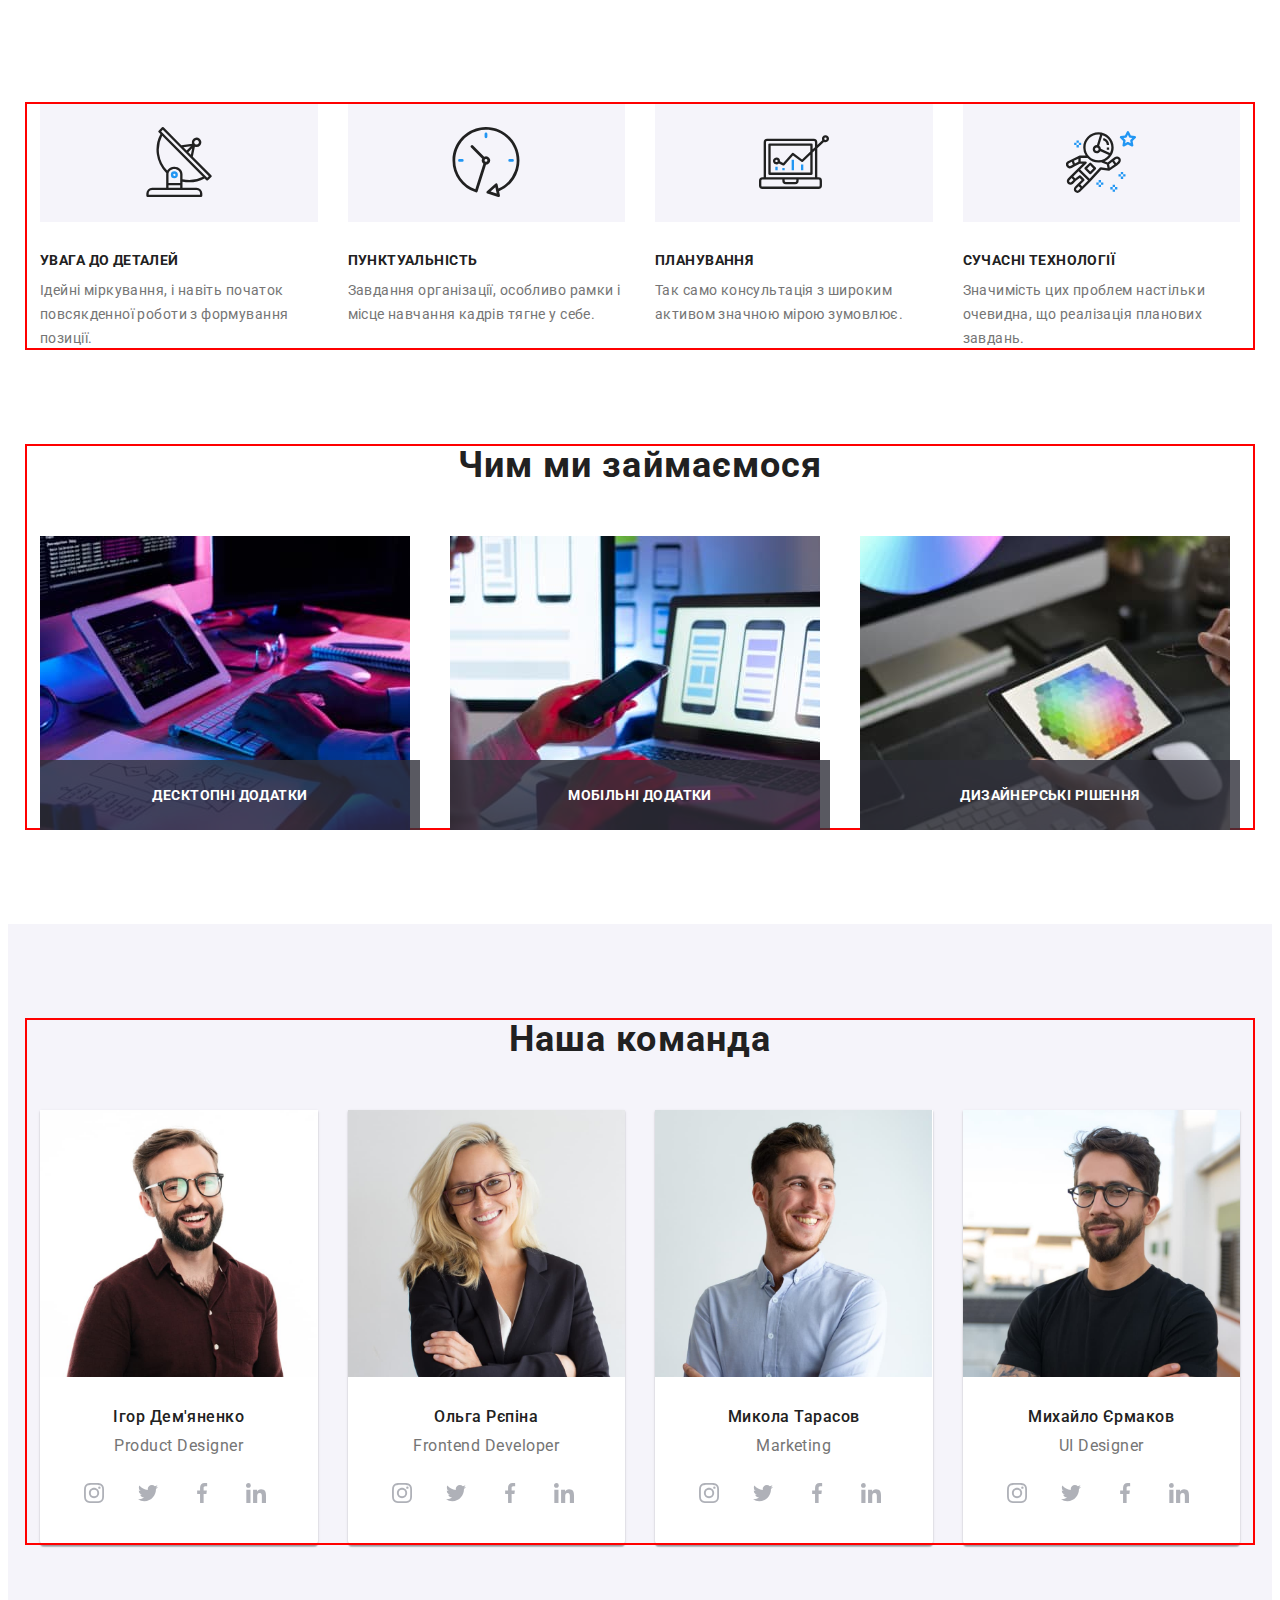
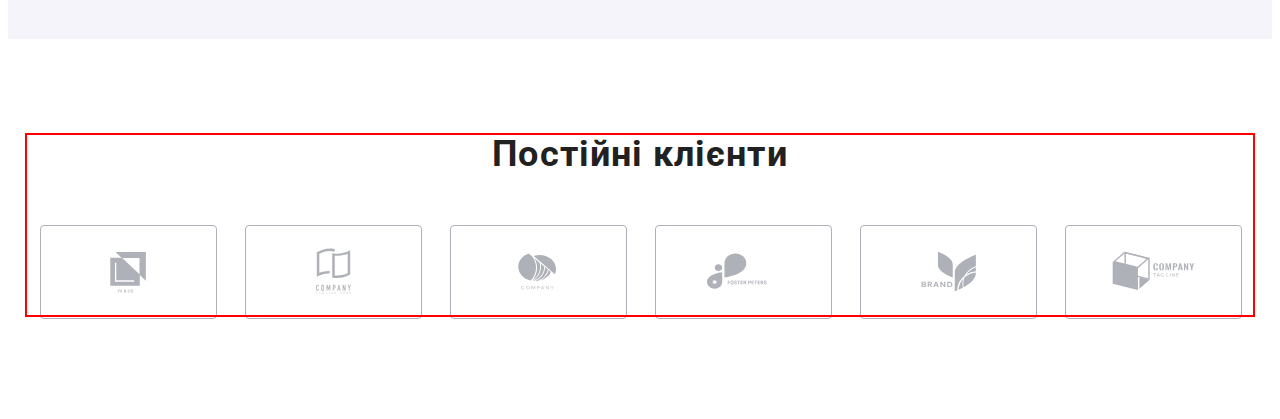
==== index.html @ c24a7a61 "две секции" ====
<!DOCTYPE html>
<html lang="uk">
  <head>
    <meta charset="UTF-8" />
    <meta http-equiv="X-UA-Compatible" content="IE=edge" />
    <meta name="viewport" content="width=device-width, initial-scale=1.0" />
    <title>Document</title>
    <link
      rel="stylesheet"
      href="https://cdnjs.cloudflare.com/ajax/libs/modern-normalize/1.1.0/modern-normalize.min.css"
      integrity="sha512-wpPYUAdjBVSE4KJnH1VR1HeZfpl1ub8YT/NKx4PuQ5NmX2tKuGu6U/JRp5y+Y8XG2tV+wKQpNHVUX03MfMFn9Q=="
      crossorigin="anonymous"
      referrerpolicy="no-referrer"
    />
    <link rel="preconnect" href="https://fonts.googleapis.com" />
    <link rel="preconnect" href="https://fonts.gstatic.com" crossorigin />
    <link href="https://fonts.googleapis.com/css2?family=Raleway:wght@700&family=Roboto:wght@400;500;700;900&display=swap" rel="stylesheet" />
    <link rel="stylesheet" href="./css/main.min.css" />
    <!-- <link rel="stylesheet" href="./css/styles.css" /> -->
  </head>
  <body>
    <!-- <header class="header">
      <div class="header__container container">
      
        <a class="logo link" href="index.html" lang="en"><span class="logo__first-part">Web</span>Studio</a>
        
        <nav class="nav">
          <ul class="nav__list list">
            <li class="nav__item">
              <a class="nav__link link current" href="./index.html">Студія</a>
            </li>
            <li class="nav__item">
              <a class="nav__link link" href="./portfolio.html">Портфоліо</a>
            </li>
            <li class="nav__item">
              <a class="nav__link link" href="#">Контакти</a>
            </li>
          </ul>
        </nav>
     
        <ul class="contacts list">
          <li>
            <a class="contacts__link link" href="mailto:info@devstudio.com" lang="en">
              <svg width="16" height="12">
                <use href="./img/icons.svg#icon-envelope"></use>
              </svg>
              info@devstudio.com
            </a>
          </li>
          <li>
            <a class="contacts__link link" href="tel:+380961111111">
              <svg width="10" height="16">
                <use href="./img/icons.svg#icon-smartphone"></use>
              </svg>
              +38 096 111 11 11
            </a>
          </li>
        </ul>
      </div>
    </header> -->
    <main>
      <!-- enticing_buton -->
      <!-- <section class="hero">
        <div class="container">
          <h1 class="hero__title">Ефективні рішення для вашого бізнесу</h1>
          <button class="hero__button" type="button" data-modal-open>Замовити послугу</button>
        </div>
      </section> -->
      <!-- Benefits -->
      <section class="benefits">
        <div class="container">
          <h2 class="visually-hidden">Переваги</h2>
          <ul class="benefits__list list set-flex">
            <li class="set-flex-item">
              <div class="benefits__img">
                <svg width="70" height="70">
                  <use href="./img/icons.svg#icon-antenna"></use>
                </svg>
              </div>
              <h3 class="benefits__subtitle">Увага до деталей</h3>
              <p class="text">Ідейні міркування, і навіть початок повсякденної роботи з формування позиції.</p>
            </li>
            <li class="set-flex-item">
              <div class="benefits__img">
                <svg width="70" height="70">
                  <use href="./img/icons.svg#icon-clock"></use>
                </svg>
              </div>
              <h3 class="benefits__subtitle">Пунктуальність</h3>
              <p class="text">Завдання організації, особливо рамки і місце навчання кадрів тягне у себе.</p>
            </li>
            <li class="set-flex-item">
              <div class="benefits__img">
                <svg width="70" height="70">
                  <use href="./img/icons.svg#icon-diagram "></use>
                </svg>
              </div>
              <h3 class="benefits__subtitle">Планування</h3>
              <p class="text">Так само консультація з широким активом значною мірою зумовлює.</p>
            </li>
            <li class="set-flex-item">
              <div class="benefits__img">
                <svg width="70" height="70">
                  <use href="./img/icons.svg#icon-astronaut"></use>
                </svg>
              </div>
              <h3 class="benefits__subtitle">Сучасні технології</h3>
              <p class="text">Значимість цих проблем настільки очевидна, що реалізація планових завдань.</p>
            </li>
          </ul>
        </div>
      </section>
      <!-- operation -->
      <section class="operation">
        <div class="container">
          <h2 class="operation__title">Чим ми займаємося</h2>
          <ul class="operation__list list set-flex">
            <li class="operation__item set-flex-item">
              <img
                src="./img/img.jpg"
                alt="людина набирає код з клавіатури, перед нею монітор і планшет, поруч лежить шпаргалка"
                width="370"
                height="294"
              />
              <p class="operation__caption text">Десктопні додатки</p>
            </li>
            <li class="operation__item set-flex-item">
              <img src="./img/img1.jpg" alt="людина працює на ноутбуці, тримаючи смартфон у руці" width="370" height="294" />
              <p class="operation__caption text">Мобільні додатки</p>
            </li>
            <li class="operation__item set-flex-item">
              <img src="./img/img2.jpg" alt="людина працює з палітрою кольорів у графічному планшеті" width="370" height="294" />
              <p class="operation__caption text">Дизайнерські рішення</p>
            </li>
          </ul>
        </div>
      </section>
      <!--team -->
      <section class="team">
        <div class="container">
          <h2 class="team__title">Наша команда</h2>
          <ul class="team__list list set-flex">
            <li class="team__item set-flex-item">
              <img src="./img/team/man_in_brown.jpg" alt="Чоловік у коричневій сорочці, в окулярах"  />
              <div class="team__card">
                <h3 class="team__subtitle">Ігор Дем'яненко</h3>
                <p class="team__text text" lang="en">Product Designer</p>
                <ul class="social-icon list set-flex">
                  <li class="set-flex-item">
                    <a class="social-icon__link link" href="#">
                      <svg width="20" height="20">
                        <use href="./img/icons.svg#icon-instagram"></use>
                      </svg>
                    </a>
                  </li>
                  <li class="set-flex-item">
                    <a class="social-icon__link link" href="#">
                      <svg width="20" height="20">
                        <use href="./img/icons.svg#icon-twitter"></use>
                      </svg>
                    </a>
                  </li>
                  <li class="set-flex-item">
                    <a class="social-icon__link link" href="#">
                      <svg width="20" height="20">
                        <use href="./img/icons.svg#icon-facebook"></use>
                      </svg>
                    </a>
                  </li>
                  <li class="set-flex-item">
                    <a class="social-icon__link link" href="#">
                      <svg width="20" height="20">
                        <use href="./img/icons.svg#icon-linkedin"></use>
                      </svg>
                    </a>
                  </li>
                </ul>
              </div>
            </li>
            <li class="team__item set-flex-item">
              <img src="./img/team/woman.jpg" alt="Жінка блондинка, у чорному піджаку" />
              <div class="team__card">
                <h3 class="team__subtitle">Ольга Рєпіна</h3>
                <p class="team__text text" lang="en">Frontend Developer</p>
                <ul class="social-icon list set-flex">
                  <li class="set-flex-item">
                    <a class="social-icon__link link" href="#">
                      <svg width="20" height="20">
                        <use href="./img/icons.svg#icon-instagram"></use>
                      </svg>
                    </a>
                  </li>
                  <li class="set-flex-item">
                    <a class="social-icon__link link" href="#">
                      <svg width="20" height="20">
                        <use href="./img/icons.svg#icon-twitter"></use>
                      </svg>
                    </a>
                  </li>
                  <li class="set-flex-item">
                    <a class="social-icon__link link" href="#">
                      <svg width="20" height="20">
                        <use href="./img/icons.svg#icon-facebook"></use>
                      </svg>
                    </a>
                  </li>
                  <li class="set-flex-item">
                    <a class="social-icon__link link" href="#">
                      <svg width="20" height="20">
                        <use href="./img/icons.svg#icon-linkedin"></use>
                      </svg>
                    </a>
                  </li>
                </ul>
              </div>
            </li>
            <li class="team__item set-flex-item">
              <img src="./img/team/man_in_white.jpg" alt="Чоловік у білій сорочці"  />
              <div class="team__card">
                <h3 class="team__subtitle">Микола Тарасов</h3>
                <p class="team__text text" lang="en">Marketing</p>
                <ul class="social-icon list set-flex">
                  <li class="set-flex-item">
                    <a class="social-icon__link link" href="#">
                      <svg width="20" height="20">
                        <use href="./img/icons.svg#icon-instagram"></use>
                      </svg>
                    </a>
                  </li>
                  <li class="set-flex-item">
                    <a class="social-icon__link link" href="#">
                      <svg width="20" height="20">
                        <use href="./img/icons.svg#icon-twitter"></use>
                      </svg>
                    </a>
                  </li>
                  <li class="set-flex-item">
                    <a class="social-icon__link link" href="#">
                      <svg width="20" height="20">
                        <use href="./img/icons.svg#icon-facebook"></use>
                      </svg>
                    </a>
                  </li>
                  <li class="set-flex-item">
                    <a class="social-icon__link link" href="#">
                      <svg width="20" height="20">
                        <use href="./img/icons.svg#icon-linkedin"></use>
                      </svg>
                    </a>
                  </li>
                </ul>
              </div>
            </li>
            <li class="team__item set-flex-item">
              <img src="./img/team/man_in_black.jpg" alt="Чоловік у чорній сорочці, в окулярах" />
              <div class="team__card">
                <h3 class="team__subtitle">Михайло Єрмаков</h3>
                <p class="team__text text" lang="en">UI Designer</p>
                <ul class="social-icon list set-flex">
                  <li class="set-flex-item">
                    <a class="social-icon__link link" href="#">
                      <svg width="20" height="20">
                        <use href="./img/icons.svg#icon-instagram"></use>
                      </svg>
                    </a>
                  </li>
                  <li class="set-flex-item">
                    <a class="social-icon__link link" href="#">
                      <svg width="20" height="20">
                        <use href="./img/icons.svg#icon-twitter"></use>
                      </svg>
                    </a>
                  </li>
                  <li class="set-flex-item">
                    <a class="social-icon__link link" href="#">
                      <svg width="20" height="20">
                        <use href="./img/icons.svg#icon-facebook"></use>
                      </svg>
                    </a>
                  </li>
                  <li class="set-flex-item">
                    <a class="social-icon__link link" href="#">
                      <svg width="20" height="20">
                        <use href="./img/icons.svg#icon-linkedin"></use>
                      </svg>
                    </a>
                  </li>
                </ul>
              </div>
            </li>
          </ul>
        </div>
      </section>
      <!-- clients -->
      <section class="clients">
        <div class="container">
          <h2 class="clients__title">Постійні клієнти</h2>
          <ul class="clients__list list set-flex">
            <li class="clients__item set-flex-item">
              <a class="clients__link link" href="#">
                <svg width="" height=""><use href="./img/icons.svg#icon-client1"></use></svg>
              </a>
            </li>
            <li class="clients__item set-flex-item">
              <a class="clients__link link" href="#">
                <svg width="" height=""><use href="./img/icons.svg#icon-client2"></use></svg>
              </a>
            </li>
            <li class="clients__item set-flex-item">
              <a class="clients__link link" href="#">
                <svg width="" height=""><use href="./img/icons.svg#icon-client3"></use></svg>
              </a>
            </li>
            <li class="clients__item set-flex-item">
              <a class="clients__link link" href="#">
                <svg width="" height=""><use href="./img/icons.svg#icon-client4"></use></svg>
              </a>
            </li>
            <li class="clients__item set-flex-item">
              <a class="clients__link link" href="#">
                <svg width="" height=""><use href="./img/icons.svg#icon-client5"></use></svg>
              </a>
            </li>
            <li class="clients__item set-flex-item">
              <a class="clients__link link" href="#">
                <svg width="" height=""><use href="./img/icons.svg#icon-client6"></use></svg>
              </a>
            </li>
          </ul>
        </div>
      </section>
    </main>
    <!-- <footer class="footer">
      <div class="container footer__group">
        <div class="footer__contacts">
          <a class="logo logo--light link" href="index.html" lang="en"><span class="logo__first-part">Web</span>Studio</a>
          <address class="address">
            <p class="address__text">м. Київ, пр-т Лесі Українки, 26</p>
            <ul class="list">
              <li class="address__item">
                <a class="address__link link" href="mailto:info@devstudio.com" lang="en">info@devstudio.com</a>
              </li>
              <li class="address__item">
                <a class="address__link link" href="tel:+380961111111">+38 096 111 11 11</a>
              </li>
            </ul>
          </address>
        </div>
        <div class="footer__social">
          <p class="footer__text text">Приєднуйтесь</p>
          <ul class="social-icon social-icon--down list set-flex">
            <li class="set-flex-item">
              <a class="social-icon__link social-icon__link--down link" href="#">
                <svg width="20" height="20">
                  <use href="./img/icons.svg#icon-instagram"></use>
                </svg>
              </a>
            </li>
            <li class="set-flex-item">
              <a class="social-icon__link social-icon__link--down link" href="#">
                <svg width="20" height="20">
                  <use href="./img/icons.svg#icon-twitter"></use>
                </svg>
              </a>
            </li>
            <li class="set-flex-item">
              <a class="social-icon__link social-icon__link--down link" href="#">
                <svg width="20" height="20">
                  <use href="./img/icons.svg#icon-facebook"></use>
                </svg>
              </a>
            </li>
            <li class="set-flex-item">
              <a class="social-icon__link social-icon__link--down link" href="#">
                <svg width="20" height="20">
                  <use href="./img/icons.svg#icon-linkedin"></use>
                </svg>
              </a>
            </li>
          </ul>
        </div>
        <div class="newsletter-form">
          <strong class="newsletter-form__title">Підпишіться на розсилку</strong>
          <form class="newsletter-form__form" autocomplete="on">
              <label class="newsletter-form__field">
                <input class="newsletter-form__input" type="email" name="email" placeholder="E-mai" required />
              </label>
            <button class="form-button form-button--footer" type="submit">
              <span>Підписатися</span>
              <svg width="24" height="24">
                <use href="./img/icons.svg#icon-send"></use>
              </svg>
            </button>
          </form>
        </div>
      </div>
    </footer> -->
    <!-- Modal window -->
    <!-- <div class="backdrop is-hidden" data-modal>
      <div class="modal">
        <button class="modal__button" type="button" data-modal-close>
          <svg width="11" height="11">
            <use href="./img/icons.svg#icon-Vector"></use>
          </svg>
        </button>
        <form class="register-form" name="register-form" autocomplete="on">
          <strong class="register-form__title text">Залиште свої дані, ми вам передзвонимо</strong>
          <div class="register-form__group">
            <label class="register-form__field">
              <span class="register-form__label text">Ім'я</span>
              <input class="register-form__input" type="text" name="username" placeholder=" " required />
              <svg class="register-form__icon" width="18" height="18">
                <use href="./img/icons.svg#icon-person-black"></use>
              </svg>
            </label>
            <label class="register-form__field">
              <span class="register-form__label text">Телефон</span>
              <input class="register-form__input" type="tel" name="phone-number" placeholder=" " required />
              <svg class="register-form__icon" width="18" height="18 ">
                <use href="./img/icons.svg#icon-phone-black"></use>
              </svg>
            </label>
            <label class="register-form__field">
              <span class="register-form__label text">Пошта</span>
              <input class="register-form__input" type="email" name="email" placeholder=" " required />
              <svg class="register-form__icon" width="18" height="18 ">
                <use href="./img/icons.svg#icon-email-black"></use>
              </svg>
            </label>
            <label class="register-form__field">
              <span class="register-form__label text">Коментар</span>
              <textarea class="register-form__massage" name="comment" rows="5" placeholder="Введіть текст"></textarea>
            </label>
          </div>
          <label class="register-form__agreement">
            <input class="checkbox visually-hidden" type="checkbox" name="permission" required />
            <svg class="register-form__agreement-icon" width="16" height="15 ">
              <use class="icon-check" href="./img/icons.svg#icon-check"></use>
              <use class="icon-uncheck" href="./img/icons.svg#icon-uncheck"></use>
            </svg>
            <span class="register-form__desc text">Погоджуюся з розсилкою та приймаю <a class="register-form__link" href="#">Умови договору</a> </span>
          </label>
          <button class="form-button" type="submit">Відправити</button>
        </form>
      </div>
    </div> -->
    <script src="./js/modal.js"></script>
  </body>
</html>
---- css/main.min.css ----
:root{--main-font: Roboto, sans-serif;--secondary-font: Raleway, sans-serif;--main-txt-cl: #212121;--dark-txt-cl: #757575;--ligh-txt-cl: #ffffff;--ligt-txt-cl-60: rgba(255, 255, 255, 0.6);--accent-txt-cl: #2196f3;--main-bg-cl: #ffffff;--dark-bg-cl: #2f303a;--ligt-bg-cl: #f5f4fa;--accent-bg-cl: #2196f3;--icons-bg-dark-cl: rgba(255, 255, 255, 0.1);--icons-cl: #afb1b8;--border-cl: #ececec;--border-card-cl: #eeeeee;--items: 3;--indent: 30px}.visually-hidden{position:absolute;width:1px;height:1px;margin:-1px;border:0;padding:0;white-space:nowrap;-webkit-clip-path:inset(100%);clip-path:inset(100%);clip:rect(0 0 0 0);overflow:hidden}.link{text-decoration:none;color:currentColor}.list{list-style:none}ul{margin:0;padding:0}h1,h2,h3,h4,h5,h6,p{margin:0}img{display:block;max-width:100%;height:auto}.set-flex{display:-webkit-box;display:-ms-flexbox;display:flex;-ms-flex-wrap:wrap;flex-wrap:wrap;gap:var(--indent)}.set-flex-item{-ms-flex-preferred-size:calc((100% - var(--indent)*(var(--items) - 1))/var(--items));flex-basis:calc((100% - var(--indent)*(var(--items) - 1))/var(--items))}body{font-family:var(--main-font);color:var(--main-txt-cl);background-color:var(--main-bg-cl)}.text{font-weight:400;font-size:14px;line-height:1.7142857143;letter-spacing:.03em;color:var(--dark-txt-cl)}.container{width:480px;padding-left:15px;padding-right:15px;margin-left:auto;margin-right:auto;outline:2px solid red;outline-offset:-2px}@media screen and (min-width: 768px){.container{width:768px}}@media screen and (min-width: 1200px){.container{width:1200px}}.header{border-bottom:1px solid var(--border-cl)}.header__container{display:-webkit-box;display:-ms-flexbox;display:flex;-webkit-box-align:center;-ms-flex-align:center;align-items:center}.nav{margin-right:auto}.nav__list{display:-webkit-box;display:-ms-flexbox;display:flex;gap:50px}.nav__item{position:relative}.nav__link{font-weight:500;font-size:14px;line-height:1.1428571429;letter-spacing:.02em;padding-top:32px;padding-bottom:32px;display:block;-webkit-transition-property:color;transition-property:color;-webkit-transition-duration:250ms;transition-duration:250ms;-webkit-transition-timing-function:cubic-bezier(0.4, 0, 0.2, 1);transition-timing-function:cubic-bezier(0.4, 0, 0.2, 1)}.nav__link:focus,.nav__link:hover{color:var(--accent-txt-cl)}.nav__link.current{color:var(--accent-txt-cl)}.nav__link.current::after{display:inline-block;position:absolute;content:" ";width:100%;height:4px;left:0;bottom:-1px;background-color:var(--accent-bg-cl);border-radius:2px}.contacts{display:-webkit-box;display:-ms-flexbox;display:flex;gap:50px}.contacts__link{font-weight:500;font-size:14px;line-height:1.1428571429;letter-spacing:.02em;padding-top:32px;padding-bottom:32px;color:var(--dark-txt-cl);fill:var(--icons-cl);display:-webkit-box;display:-ms-flexbox;display:flex;-webkit-box-align:center;-ms-flex-align:center;align-items:center;gap:10px;-webkit-transition-property:color,fill;transition-property:color,fill;-webkit-transition-duration:250ms;transition-duration:250ms;-webkit-transition-timing-function:cubic-bezier(0.4, 0, 0.2, 1);transition-timing-function:cubic-bezier(0.4, 0, 0.2, 1)}.contacts__link:hover,.contacts__link:focus{color:var(--accent-txt-cl);fill:var(--accent-bg-cl)}.hero{max-width:1600px;margin-left:auto;margin-right:auto;background-color:var(--dark-bg-cl);padding-top:200px;padding-bottom:200px;background-image:-webkit-gradient(linear, left top, right top, from(rgba(47, 48, 58, 0.4)), to(rgba(47, 48, 58, 0.4))),url(../img/background/backgroundimg.jpg);background-image:linear-gradient(to right, rgba(47, 48, 58, 0.4), rgba(47, 48, 58, 0.4)),url(../img/background/backgroundimg.jpg);background-position:center;background-repeat:no-repeat;background-size:cover}.hero__title{font-weight:900;font-size:44px;line-height:1.5;text-align:center;letter-spacing:.06em;text-transform:uppercase;width:696px;margin-left:auto;margin-right:auto;color:var(--ligh-txt-cl)}.hero__button{font-family:inherit;font-weight:700;font-size:16px;line-height:1.875;display:block;letter-spacing:.06em;width:216px;height:50px;margin-top:30px;margin-left:auto;margin-right:auto;text-align:center;color:var(--ligh-txt-cl);background-color:var(--accent-bg-cl);cursor:pointer;-webkit-box-shadow:0px 4px 4px rgba(0,0,0,.15);box-shadow:0px 4px 4px rgba(0,0,0,.15);border-radius:4px;border:none}.benefits{padding-top:60px;padding-bottom:60px}@media screen and (min-width: 1200px){.benefits{padding-top:94px;padding-bottom:94px}}.benefits__list{--items: 1}@media screen and (min-width: 768px){.benefits__list{--items: 2}}@media screen and (min-width: 1200px){.benefits__list{--items: 4}}.benefits__img{height:120px;display:-webkit-box;display:-ms-flexbox;display:flex;-webkit-box-align:center;-ms-flex-align:center;align-items:center;-webkit-box-pack:center;-ms-flex-pack:center;justify-content:center;background-color:var(--ligt-bg-cl);margin-bottom:30px}.benefits__subtitle{font-weight:700;font-size:14px;line-height:1.1428571429;letter-spacing:.03em;text-transform:uppercase;margin-bottom:10px}.operation{display:none}@media screen and (min-width: 1200px){.operation{display:block;padding-bottom:94px}}.operation__title{font-weight:700;font-size:36px;line-height:1.1666666667;text-align:center;letter-spacing:.03em}.operation__list{margin-top:50px}.operation__item{position:relative}.operation__caption{display:-webkit-box;display:-ms-flexbox;display:flex;-webkit-box-pack:center;-ms-flex-pack:center;justify-content:center;-webkit-box-align:center;-ms-flex-align:center;align-items:center;font-weight:700;font-size:14px;line-height:1.1428571429;text-align:center;letter-spacing:.03em;text-transform:uppercase;color:var(--ligh-txt-cl);background:rgba(47,48,58,.8);width:100%;height:70px;position:absolute;bottom:0;left:0}.team{padding-top:60px;padding-bottom:60px;background-color:var(--ligt-bg-cl)}@media screen and (min-width: 1200px){.team{padding-top:94px;padding-bottom:94px}}.team__title{font-weight:700;font-size:28px;line-height:1.1428571429;text-align:center;letter-spacing:.03em}@media screen and (min-width: 1200px){.team__title{font-size:36px;line-height:1.1666666667}}.team__list{margin-top:30px;--items: 1}@media screen and (min-width: 768px){.team__list{--items: 2}}@media screen and (min-width: 1200px){.team__list{margin-top:50px;--items: 4}}.team__item{background-color:var(--main-bg-cl);-webkit-box-shadow:0px 1px 3px rgba(0,0,0,.12),0px 1px 1px rgba(0,0,0,.14),0px 2px 1px rgba(0,0,0,.2);box-shadow:0px 1px 3px rgba(0,0,0,.12),0px 1px 1px rgba(0,0,0,.14),0px 2px 1px rgba(0,0,0,.2);border-radius:0px 0px 4px 4px}.team__card{padding:30px 122px 24px 122px}@media screen and (min-width: 768px){.team__card{padding:30px 74px 24px 74px}}@media screen and (min-width: 1200px){.team__card{padding:30px 32px}}.team__subtitle{font-weight:500;font-size:16px;line-height:1.1875;text-align:center;letter-spacing:.03em}.team__text{font-weight:400;font-size:16px;line-height:1.1875;text-align:center;letter-spacing:.03em;margin-top:10px}.clients{padding-top:60px;padding-bottom:60px}@media screen and (min-width: 1200px){.clients{padding-top:94px;padding-bottom:94px}}.clients__title{font-weight:700;font-size:28px;line-height:1.1428571429;text-align:center;letter-spacing:.03em}@media screen and (min-width: 1200px){.clients__title{font-size:36px;line-height:1.1666666667}}.clients__list{margin-top:30px;--items: 2}@media screen and (min-width: 768px){.clients__list{--items: 3}}@media screen and (min-width: 1200px){.clients__list{margin-top:50px;--items: 6}}.clients__item{height:92px}.clients__link{display:-webkit-box;display:-ms-flexbox;display:flex;-webkit-box-align:center;-ms-flex-align:center;align-items:center;-webkit-box-pack:center;-ms-flex-pack:center;justify-content:center;border:1px solid var(--icons-cl);border-radius:4px;width:100%;height:100%;fill:var(--icons-cl);-webkit-transition-property:border-color,fill;transition-property:border-color,fill;-webkit-transition-duration:250ms;transition-duration:250ms;-webkit-transition-timing-function:cubic-bezier(0.4, 0, 0.2, 1);transition-timing-function:cubic-bezier(0.4, 0, 0.2, 1)}.clients__link:hover,.clients__link:focus{fill:var(--accent-bg-cl);border-color:var(--accent-bg-cl)}.footer{background-color:var(--dark-bg-cl);padding-top:60px;padding-bottom:60px}.footer__group{display:-webkit-box;display:-ms-flexbox;display:flex;-webkit-box-align:baseline;-ms-flex-align:baseline;align-items:baseline}.footer__contacts{margin-right:70px}.footer__text{font-weight:700;text-transform:uppercase;color:var(--ligh-txt-cl)}.register-form__title{display:block;-webkit-box-align:center;-ms-flex-align:center;align-items:center;margin-bottom:12px;font-style:normal;font-weight:700;font-size:20px;line-height:1.15;text-align:center;letter-spacing:.03em;color:var(--main-txt-cl)}.register-form__group{margin-bottom:20px}.register-form__field{display:block;position:relative}.register-form__field:not(:last-child){margin-bottom:10px}.register-form__label{display:block;font-style:normal;font-size:12px;line-height:1.1666666667;letter-spacing:.01em;margin-bottom:4px;color:#757575}.register-form__input{width:100%;height:40px;border:1px solid rgba(33,33,33,.2);border-radius:5px;font-size:24px;padding-left:42px;padding-right:42px;outline:rgba(0,0,0,0);-webkit-transition:border-color;transition:border-color;-webkit-transition-duration:250ms;transition-duration:250ms}.register-form__input:focus{border-color:var(--accent-bg-cl)}.register-form__icon{position:absolute;bottom:11px;left:12px;-webkit-transition:fill;transition:fill;-webkit-transition-duration:250ms;transition-duration:250ms}.register-form__input:focus+.register-form__icon{fill:var(--accent-bg-cl)}.register-form__massage{display:block;resize:none;width:100%;height:120px;border:1px solid rgba(33,33,33,.2);border-radius:5px;padding:12px 16px;outline:rgba(0,0,0,0);-webkit-transition:border-color;transition:border-color;-webkit-transition-duration:250ms;transition-duration:250ms}.register-form__massage:focus{border-color:var(--accent-bg-cl)}.register-form__massage::-webkit-input-placeholder{font-style:normal;font-weight:400;font-size:12px;line-height:1.1666666667;letter-spacing:.01em;color:rgba(117,117,117,.5)}.register-form__massage::-moz-placeholder{font-style:normal;font-weight:400;font-size:12px;line-height:1.1666666667;letter-spacing:.01em;color:rgba(117,117,117,.5)}.register-form__massage:-ms-input-placeholder{font-style:normal;font-weight:400;font-size:12px;line-height:1.1666666667;letter-spacing:.01em;color:rgba(117,117,117,.5)}.register-form__massage::-ms-input-placeholder{font-style:normal;font-weight:400;font-size:12px;line-height:1.1666666667;letter-spacing:.01em;color:rgba(117,117,117,.5)}.register-form__massage::placeholder{font-style:normal;font-weight:400;font-size:12px;line-height:1.1666666667;letter-spacing:.01em;color:rgba(117,117,117,.5)}.register-form__agreement{position:relative;display:-webkit-box;display:-ms-flexbox;display:flex;-webkit-box-align:center;-ms-flex-align:center;align-items:center;-webkit-box-pack:center;-ms-flex-pack:center;justify-content:center;margin-bottom:30px;gap:7px}.icon-check{opacity:0;-webkit-transition:opacity;transition:opacity;-webkit-transition-duration:250ms;transition-duration:250ms}.checkbox:checked+.register-form__agreement-icon .icon-check{opacity:1}.icon-uncheck{opacity:1;-webkit-transition:opacity,fill;transition:opacity,fill;-webkit-transition-duration:250ms;transition-duration:250ms}.checkbox:checked+.register-form__agreement-icon .icon-uncheck{opacity:0}.checkbox:focus+.register-form__agreement-icon .icon-uncheck{fill:var(--accent-bg-cl)}.checkbox:hover+.register-form__agreement-icon .icon-uncheck{fill:var(--accent-bg-cl)}.register-form__desc{-webkit-user-select:none;-moz-user-select:none;-ms-user-select:none;user-select:none;font-style:normal;font-weight:400;font-size:14px;line-height:1.7142857143;letter-spacing:.03em;color:var(--dark-txt-cl)}.register-form__link{color:var(--accent-txt-cl)}.newsletter-form{display:block;width:570px;height:86px;margin-left:auto}.newsletter-form__title{display:block;font-weight:700;font-size:14px;line-height:1.1428571429;letter-spacing:.03em;text-transform:uppercase;color:var(--ligh-txt-cl)}.newsletter-form__form{display:-webkit-box;display:-ms-flexbox;display:flex;margin-top:20px}.newsletter-form__input{display:block;width:358px;height:50px;margin-right:12px;padding:15px 16px;color:var(--ligh-txt-cl);background-color:inherit;border:1px solid rgba(255,255,255,.3);-webkit-filter:drop-shadow(0px 4px 4px rgba(0, 0, 0, 0.15));filter:drop-shadow(0px 4px 4px rgba(0, 0, 0, 0.15));border-radius:4px;outline:rgba(0,0,0,0);-webkit-transition:border-color;transition:border-color;-webkit-transition-duration:250ms;transition-duration:250ms}.newsletter-form__input:focus{border-color:var(--accent-bg-cl)}.portfolio{padding-top:94px;padding-bottom:94px}.logo{font-family:var(--secondary-font);font-weight:700;font-size:26px;line-height:1.1923076923;letter-spacing:.03em;margin-right:93px;padding:24px 0}.logo__first-part{color:var(--accent-bg-cl)}.logo--light{color:var(--ligh-txt-cl);margin-right:0;padding:0}.social-icon{margin-top:16px;width:206px;height:44px;--items: 4;--indent: 10px}.social-icon--down{margin-top:20px}.social-icon__link{display:-webkit-box;display:-ms-flexbox;display:flex;-webkit-box-align:center;-ms-flex-align:center;align-items:center;-webkit-box-pack:center;-ms-flex-pack:center;justify-content:center;width:100%;height:100%;border-radius:50%;fill:var(--icons-cl);-webkit-transition-property:background-color,fill;transition-property:background-color,fill;-webkit-transition-duration:250ms;transition-duration:250ms;-webkit-transition-timing-function:cubic-bezier(0.4, 0, 0.2, 1);transition-timing-function:cubic-bezier(0.4, 0, 0.2, 1)}.social-icon__link:hover,.social-icon__link:focus{background-color:var(--accent-bg-cl);fill:var(--main-bg-cl)}.social-icon__link--down{background-color:var(--icons-bg-dark-cl);fill:var(--ligh-txt-cl);-webkit-transition-property:background-color;transition-property:background-color;-webkit-transition-duration:250ms;transition-duration:250ms;-webkit-transition-timing-function:cubic-bezier(0.4, 0, 0.2, 1);transition-timing-function:cubic-bezier(0.4, 0, 0.2, 1)}.address{font-style:normal;margin-top:20px}.address__item{margin-top:9px}.address__text{font-weight:400;font-size:14px;line-height:1.7142857143;letter-spacing:.03em;color:var(--ligh-txt-cl)}.address__link{font-weight:400;font-size:14px;line-height:1.7142857143;letter-spacing:.03em;color:var(--ligt-txt-cl-60);-webkit-transition-property:color;transition-property:color;-webkit-transition-duration:250ms;transition-duration:250ms;-webkit-transition-timing-function:cubic-bezier(0.4, 0, 0.2, 1);transition-timing-function:cubic-bezier(0.4, 0, 0.2, 1)}.address__link:hover,.address__link:focus{color:var(--accent-txt-cl)}.backdrop{position:fixed;top:0;left:0;width:100%;height:100%;background-color:rgba(0,0,0,.2);-webkit-transition-property:opacity,visibility;transition-property:opacity,visibility;-webkit-transition-duration:500ms;transition-duration:500ms}.backdrop.is-hidden{opacity:0;pointer-events:none;visibility:hidden}.modal{width:528px;height:581px;background-color:var(--main-bg-cl);-webkit-box-shadow:0px 1px 3px rgba(0,0,0,.12),0px 1px 1px rgba(0,0,0,.14),0px 2px 1px rgba(0,0,0,.2);box-shadow:0px 1px 3px rgba(0,0,0,.12),0px 1px 1px rgba(0,0,0,.14),0px 2px 1px rgba(0,0,0,.2);border-radius:4px;position:absolute;top:50%;left:50%;-webkit-transform:translate(-50%, -50%);transform:translate(-50%, -50%);padding:40px 40px}.modal__button{position:absolute;top:8px;right:8px;width:30px;height:30px;cursor:pointer;border:1px solid rgba(0,0,0,.1);border-radius:50%;padding:0;background-color:var(--main-bg-cl);display:-webkit-box;display:-ms-flexbox;display:flex;-webkit-box-align:center;-ms-flex-align:center;align-items:center;-webkit-box-pack:center;-ms-flex-pack:center;justify-content:center}.modal__button:focus,.modal__button:hover{fill:var(--accent-bg-cl)}.form-button{display:-webkit-box;display:-ms-flexbox;display:flex;-webkit-box-align:center;-ms-flex-align:center;align-items:center;-webkit-box-pack:center;-ms-flex-pack:center;justify-content:center;cursor:pointer;font-weight:700;font-size:16px;line-height:1.875;letter-spacing:.06em;color:var(--ligh-txt-cl);margin:0 auto;width:200px;height:50px;border-color:rgba(0,0,0,0);background-color:var(--accent-bg-cl);-webkit-box-shadow:0px 4px 4px rgba(0,0,0,.15);box-shadow:0px 4px 4px rgba(0,0,0,.15);border-radius:4px;-webkit-transition:background-color;transition:background-color;-webkit-transition-duration:250ms;transition-duration:250ms}.form-button:hover,.form-button:focus{background-color:#188ce8}.form-button--footer{margin:0;gap:10px}.card__thumb{position:relative;overflow:hidden}.card__overlay{display:-webkit-box;display:-ms-flexbox;display:flex;-webkit-box-align:center;-ms-flex-align:center;align-items:center;-webkit-box-pack:center;-ms-flex-pack:center;justify-content:center;position:absolute;padding:0 24px;top:0;left:0;-webkit-transform:translateY(101%);transform:translateY(101%);background:rgba(33,150,243,.9);width:100%;height:100%;-webkit-transition-duration:250ms;transition-duration:250ms}.card__overlay-text{color:var(--ligh-txt-cl);font-size:18px;line-height:1.5555555556;letter-spacing:.03em}.card__link{display:block;-webkit-transition-property:-webkit-box-shadow;transition-property:-webkit-box-shadow;transition-property:box-shadow;transition-property:box-shadow, -webkit-box-shadow;-webkit-transition-duration:250ms;transition-duration:250ms;-webkit-transition-timing-function:cubic-bezier(0.4, 0, 0.2, 1);transition-timing-function:cubic-bezier(0.4, 0, 0.2, 1)}.card__link:hover,.card__link:focus{-webkit-box-shadow:0px 1px 1px rgba(0,0,0,.12),0px 4px 4px rgba(0,0,0,.06),1px 4px 6px rgba(0,0,0,.16);box-shadow:0px 1px 1px rgba(0,0,0,.12),0px 4px 4px rgba(0,0,0,.06),1px 4px 6px rgba(0,0,0,.16)}.card__link:hover .card__overlay,.card__link:focus .card__overlay{-webkit-transform:translateY(0);transform:translateY(0)}.portfolio__list{margin-top:50px;--items: 3}.card__title{border:1px solid var(--border-card-cl);border-top:none;padding:20px 24px}.card__subtitle{font-weight:700;font-size:18px;line-height:2;letter-spacing:.06em}.card__text{font-weight:400;font-size:16px;line-height:1.875;letter-spacing:.03em;color:var(--dark-txt-cl);margin-top:4px}.filter{display:-webkit-box;display:-ms-flexbox;display:flex;gap:8px;-webkit-box-pack:center;-ms-flex-pack:center;justify-content:center}.filter__button{font-weight:500;font-size:16px;line-height:1.625;text-align:center;letter-spacing:.03em;background:var(--ligt-bg-cl);border-radius:4px;border:none;font-family:inherit;cursor:pointer;padding:6px 22px;-webkit-transition-property:background-color,color,-webkit-box-shadow;transition-property:background-color,color,-webkit-box-shadow;transition-property:background-color,color,box-shadow;transition-property:background-color,color,box-shadow,-webkit-box-shadow;-webkit-transition-duration:250ms;transition-duration:250ms;-webkit-transition-timing-function:cubic-bezier(0.4, 0, 0.2, 1);transition-timing-function:cubic-bezier(0.4, 0, 0.2, 1)}.filter__button.active,.filter__button:hover,.filter__button:focus{background-color:var(--accent-bg-cl);color:var(--ligh-txt-cl);-webkit-box-shadow:0px 3px 1px rgba(0,0,0,.1),0px 1px 2px rgba(0,0,0,.08),0px 2px 2px rgba(0,0,0,.12);box-shadow:0px 3px 1px rgba(0,0,0,.1),0px 1px 2px rgba(0,0,0,.08),0px 2px 2px rgba(0,0,0,.12)}/*# sourceMappingURL=main.min.css.map */
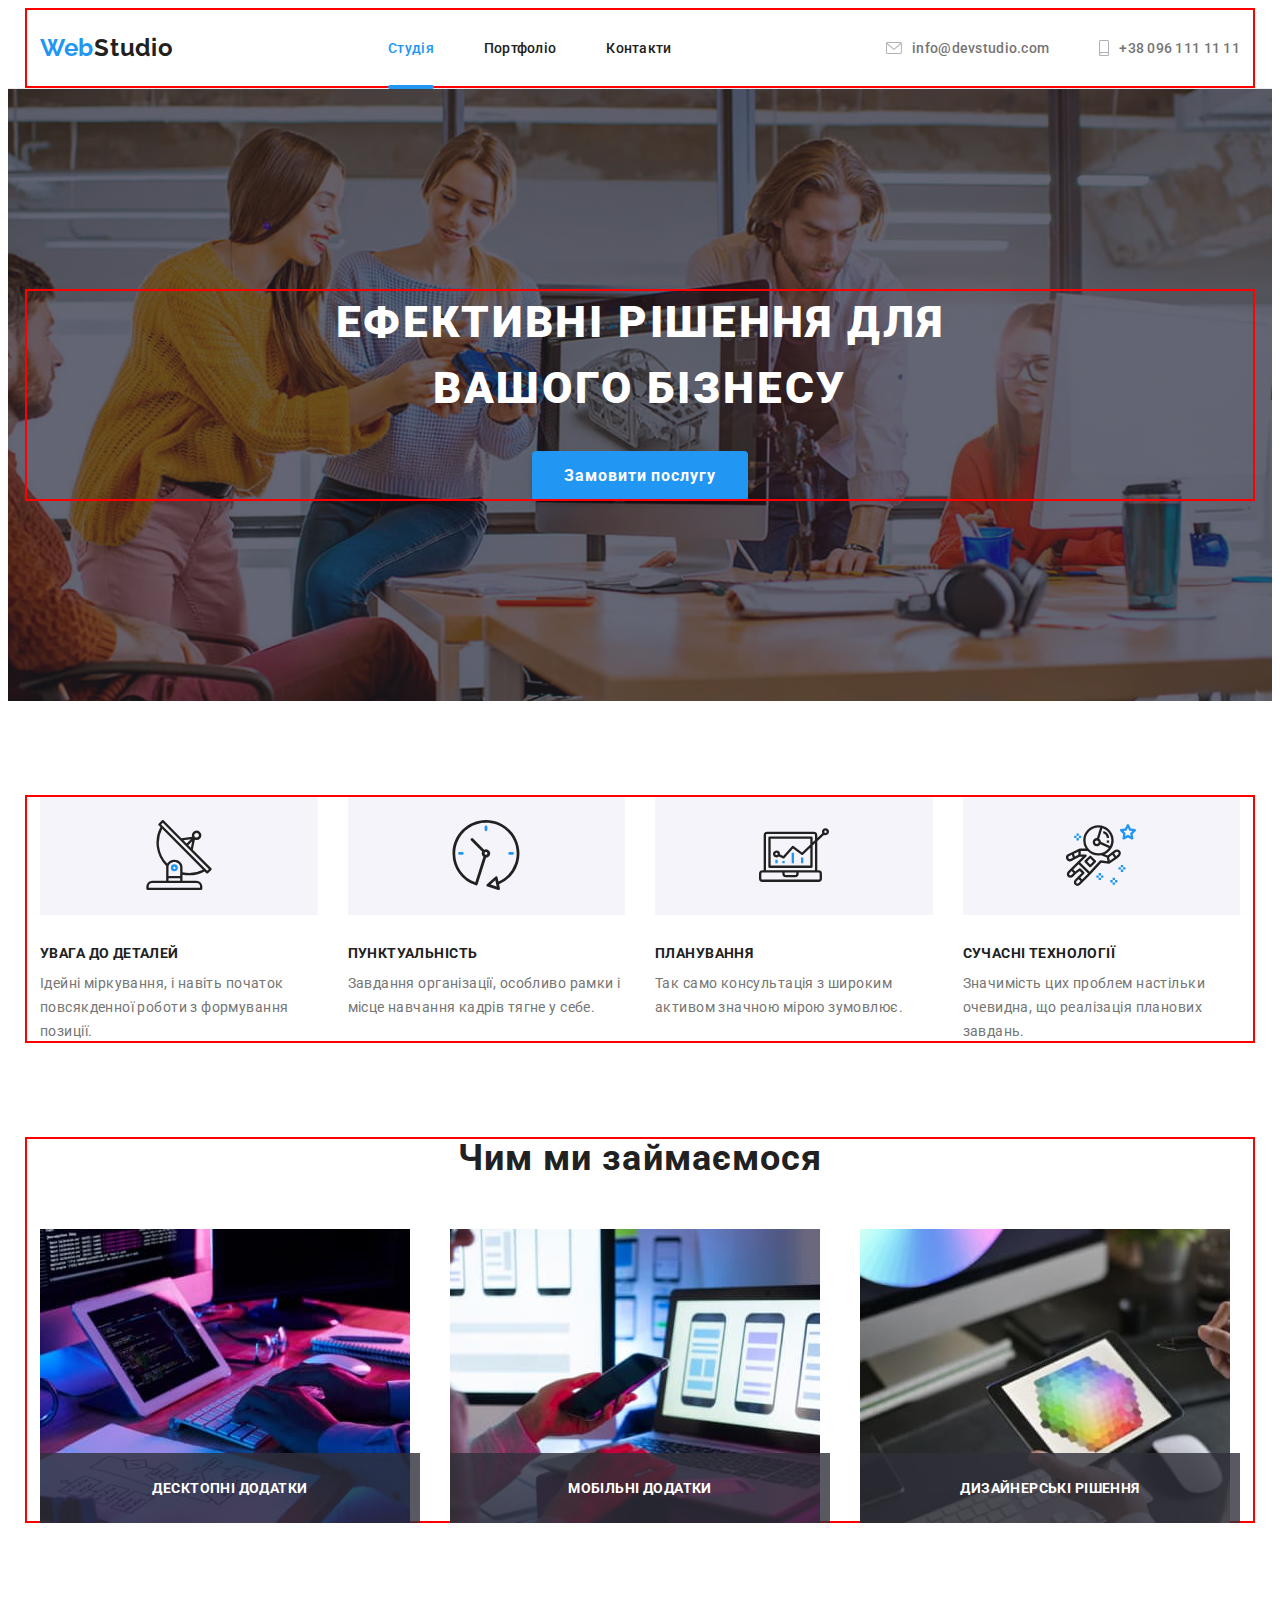
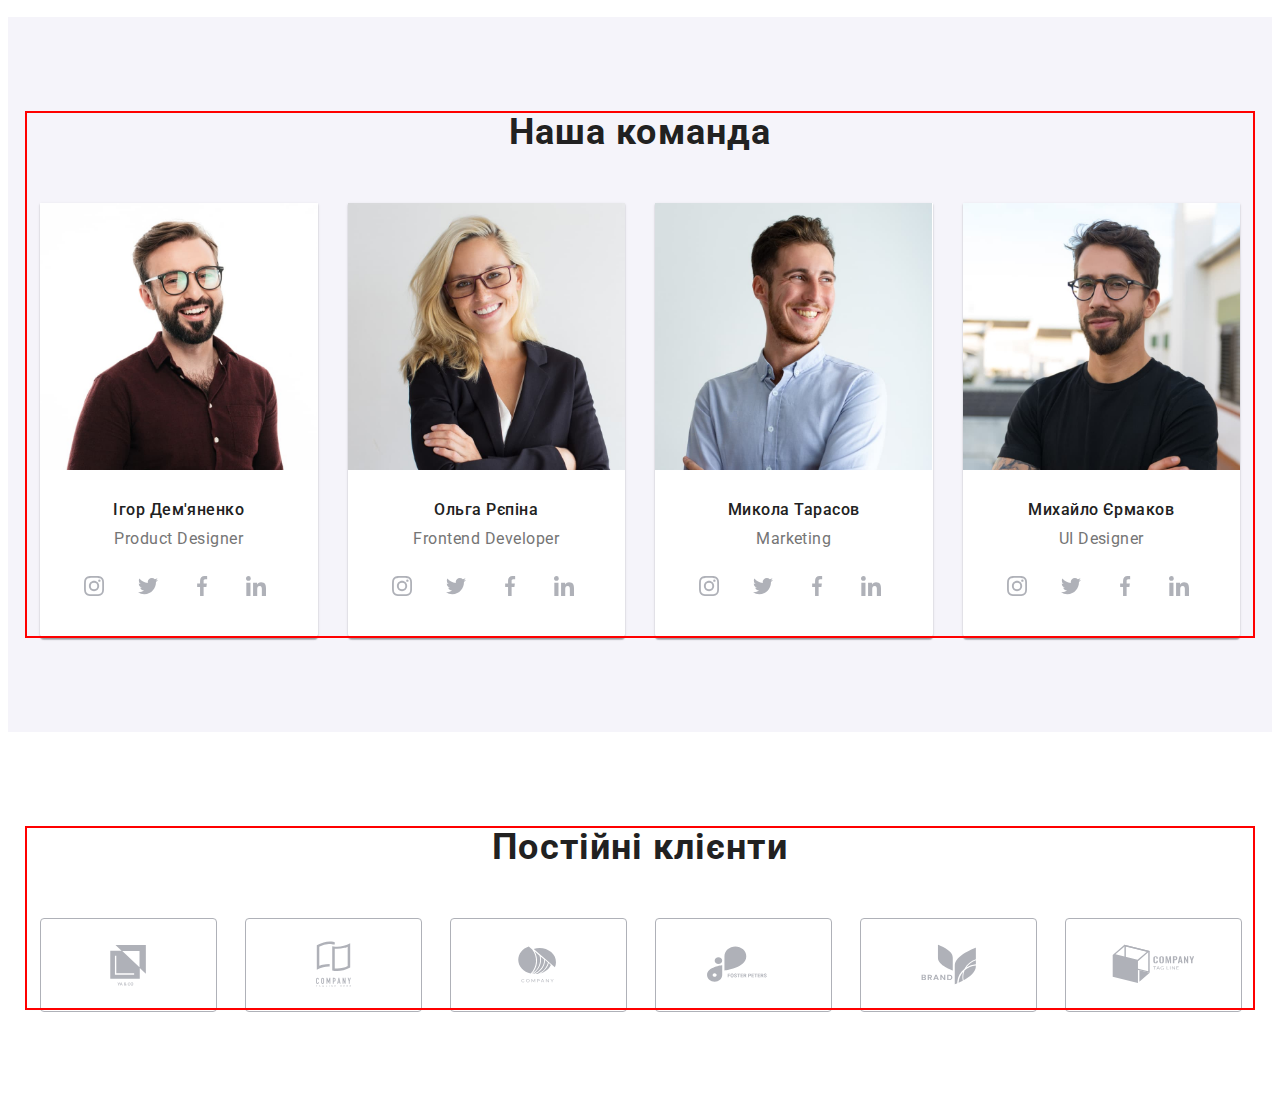
==== commit 142cba88: "на проверку" ====
--- a/index.html
+++ b/index.html
@@ -16,10 +16,9 @@
     <link rel="preconnect" href="https://fonts.gstatic.com" crossorigin />
     <link href="https://fonts.googleapis.com/css2?family=Raleway:wght@700&family=Roboto:wght@400;500;700;900&display=swap" rel="stylesheet" />
     <link rel="stylesheet" href="./css/main.min.css" />
-    <!-- <link rel="stylesheet" href="./css/styles.css" /> -->
   </head>
   <body>
-    <!-- <header class="header">
+    <header class="header">
       <div class="header__container container">
       
         <a class="logo link" href="index.html" lang="en"><span class="logo__first-part">Web</span>Studio</a>
@@ -57,15 +56,15 @@
           </li>
         </ul>
       </div>
-    </header> -->
+    </header>
     <main>
       <!-- enticing_buton -->
-      <!-- <section class="hero">
+      <section class="hero">
         <div class="container">
           <h1 class="hero__title">Ефективні рішення для вашого бізнесу</h1>
           <button class="hero__button" type="button" data-modal-open>Замовити послугу</button>
         </div>
-      </section> -->
+      </section>
       <!-- Benefits -->
       <section class="benefits">
         <div class="container">
--- a/css/main.min.css
+++ b/css/main.min.css
@@ -1 +1 @@
-:root{--main-font: Roboto, sans-serif;--secondary-font: Raleway, sans-serif;--main-txt-cl: #212121;--dark-txt-cl: #757575;--ligh-txt-cl: #ffffff;--ligt-txt-cl-60: rgba(255, 255, 255, 0.6);--accent-txt-cl: #2196f3;--main-bg-cl: #ffffff;--dark-bg-cl: #2f303a;--ligt-bg-cl: #f5f4fa;--accent-bg-cl: #2196f3;--icons-bg-dark-cl: rgba(255, 255, 255, 0.1);--icons-cl: #afb1b8;--border-cl: #ececec;--border-card-cl: #eeeeee;--items: 3;--indent: 30px}.visually-hidden{position:absolute;width:1px;height:1px;margin:-1px;border:0;padding:0;white-space:nowrap;-webkit-clip-path:inset(100%);clip-path:inset(100%);clip:rect(0 0 0 0);overflow:hidden}.link{text-decoration:none;color:currentColor}.list{list-style:none}ul{margin:0;padding:0}h1,h2,h3,h4,h5,h6,p{margin:0}img{display:block;max-width:100%;height:auto}.set-flex{display:-webkit-box;display:-ms-flexbox;display:flex;-ms-flex-wrap:wrap;flex-wrap:wrap;gap:var(--indent)}.set-flex-item{-ms-flex-preferred-size:calc((100% - var(--indent)*(var(--items) - 1))/var(--items));flex-basis:calc((100% - var(--indent)*(var(--items) - 1))/var(--items))}body{font-family:var(--main-font);color:var(--main-txt-cl);background-color:var(--main-bg-cl)}.text{font-weight:400;font-size:14px;line-height:1.7142857143;letter-spacing:.03em;color:var(--dark-txt-cl)}.container{width:480px;padding-left:15px;padding-right:15px;margin-left:auto;margin-right:auto;outline:2px solid red;outline-offset:-2px}@media screen and (min-width: 768px){.container{width:768px}}@media screen and (min-width: 1200px){.container{width:1200px}}.header{border-bottom:1px solid var(--border-cl)}.header__container{display:-webkit-box;display:-ms-flexbox;display:flex;-webkit-box-align:center;-ms-flex-align:center;align-items:center}.nav{margin-right:auto}.nav__list{display:-webkit-box;display:-ms-flexbox;display:flex;gap:50px}.nav__item{position:relative}.nav__link{font-weight:500;font-size:14px;line-height:1.1428571429;letter-spacing:.02em;padding-top:32px;padding-bottom:32px;display:block;-webkit-transition-property:color;transition-property:color;-webkit-transition-duration:250ms;transition-duration:250ms;-webkit-transition-timing-function:cubic-bezier(0.4, 0, 0.2, 1);transition-timing-function:cubic-bezier(0.4, 0, 0.2, 1)}.nav__link:focus,.nav__link:hover{color:var(--accent-txt-cl)}.nav__link.current{color:var(--accent-txt-cl)}.nav__link.current::after{display:inline-block;position:absolute;content:" ";width:100%;height:4px;left:0;bottom:-1px;background-color:var(--accent-bg-cl);border-radius:2px}.contacts{display:-webkit-box;display:-ms-flexbox;display:flex;gap:50px}.contacts__link{font-weight:500;font-size:14px;line-height:1.1428571429;letter-spacing:.02em;padding-top:32px;padding-bottom:32px;color:var(--dark-txt-cl);fill:var(--icons-cl);display:-webkit-box;display:-ms-flexbox;display:flex;-webkit-box-align:center;-ms-flex-align:center;align-items:center;gap:10px;-webkit-transition-property:color,fill;transition-property:color,fill;-webkit-transition-duration:250ms;transition-duration:250ms;-webkit-transition-timing-function:cubic-bezier(0.4, 0, 0.2, 1);transition-timing-function:cubic-bezier(0.4, 0, 0.2, 1)}.contacts__link:hover,.contacts__link:focus{color:var(--accent-txt-cl);fill:var(--accent-bg-cl)}.hero{max-width:1600px;margin-left:auto;margin-right:auto;background-color:var(--dark-bg-cl);padding-top:200px;padding-bottom:200px;background-image:-webkit-gradient(linear, left top, right top, from(rgba(47, 48, 58, 0.4)), to(rgba(47, 48, 58, 0.4))),url(../img/background/backgroundimg.jpg);background-image:linear-gradient(to right, rgba(47, 48, 58, 0.4), rgba(47, 48, 58, 0.4)),url(../img/background/backgroundimg.jpg);background-position:center;background-repeat:no-repeat;background-size:cover}.hero__title{font-weight:900;font-size:44px;line-height:1.5;text-align:center;letter-spacing:.06em;text-transform:uppercase;width:696px;margin-left:auto;margin-right:auto;color:var(--ligh-txt-cl)}.hero__button{font-family:inherit;font-weight:700;font-size:16px;line-height:1.875;display:block;letter-spacing:.06em;width:216px;height:50px;margin-top:30px;margin-left:auto;margin-right:auto;text-align:center;color:var(--ligh-txt-cl);background-color:var(--accent-bg-cl);cursor:pointer;-webkit-box-shadow:0px 4px 4px rgba(0,0,0,.15);box-shadow:0px 4px 4px rgba(0,0,0,.15);border-radius:4px;border:none}.benefits{padding-top:60px;padding-bottom:60px}@media screen and (min-width: 1200px){.benefits{padding-top:94px;padding-bottom:94px}}.benefits__list{--items: 1}@media screen and (min-width: 768px){.benefits__list{--items: 2}}@media screen and (min-width: 1200px){.benefits__list{--items: 4}}.benefits__img{height:120px;display:-webkit-box;display:-ms-flexbox;display:flex;-webkit-box-align:center;-ms-flex-align:center;align-items:center;-webkit-box-pack:center;-ms-flex-pack:center;justify-content:center;background-color:var(--ligt-bg-cl);margin-bottom:30px}.benefits__subtitle{font-weight:700;font-size:14px;line-height:1.1428571429;letter-spacing:.03em;text-transform:uppercase;margin-bottom:10px}.operation{display:none}@media screen and (min-width: 1200px){.operation{display:block;padding-bottom:94px}}.operation__title{font-weight:700;font-size:36px;line-height:1.1666666667;text-align:center;letter-spacing:.03em}.operation__list{margin-top:50px}.operation__item{position:relative}.operation__caption{display:-webkit-box;display:-ms-flexbox;display:flex;-webkit-box-pack:center;-ms-flex-pack:center;justify-content:center;-webkit-box-align:center;-ms-flex-align:center;align-items:center;font-weight:700;font-size:14px;line-height:1.1428571429;text-align:center;letter-spacing:.03em;text-transform:uppercase;color:var(--ligh-txt-cl);background:rgba(47,48,58,.8);width:100%;height:70px;position:absolute;bottom:0;left:0}.team{padding-top:60px;padding-bottom:60px;background-color:var(--ligt-bg-cl)}@media screen and (min-width: 1200px){.team{padding-top:94px;padding-bottom:94px}}.team__title{font-weight:700;font-size:28px;line-height:1.1428571429;text-align:center;letter-spacing:.03em}@media screen and (min-width: 1200px){.team__title{font-size:36px;line-height:1.1666666667}}.team__list{margin-top:30px;--items: 1}@media screen and (min-width: 768px){.team__list{--items: 2}}@media screen and (min-width: 1200px){.team__list{margin-top:50px;--items: 4}}.team__item{background-color:var(--main-bg-cl);-webkit-box-shadow:0px 1px 3px rgba(0,0,0,.12),0px 1px 1px rgba(0,0,0,.14),0px 2px 1px rgba(0,0,0,.2);box-shadow:0px 1px 3px rgba(0,0,0,.12),0px 1px 1px rgba(0,0,0,.14),0px 2px 1px rgba(0,0,0,.2);border-radius:0px 0px 4px 4px}.team__card{padding:30px 122px 24px 122px}@media screen and (min-width: 768px){.team__card{padding:30px 74px 24px 74px}}@media screen and (min-width: 1200px){.team__card{padding:30px 32px}}.team__subtitle{font-weight:500;font-size:16px;line-height:1.1875;text-align:center;letter-spacing:.03em}.team__text{font-weight:400;font-size:16px;line-height:1.1875;text-align:center;letter-spacing:.03em;margin-top:10px}.clients{padding-top:60px;padding-bottom:60px}@media screen and (min-width: 1200px){.clients{padding-top:94px;padding-bottom:94px}}.clients__title{font-weight:700;font-size:28px;line-height:1.1428571429;text-align:center;letter-spacing:.03em}@media screen and (min-width: 1200px){.clients__title{font-size:36px;line-height:1.1666666667}}.clients__list{margin-top:30px;--items: 2}@media screen and (min-width: 768px){.clients__list{--items: 3}}@media screen and (min-width: 1200px){.clients__list{margin-top:50px;--items: 6}}.clients__item{height:92px}.clients__link{display:-webkit-box;display:-ms-flexbox;display:flex;-webkit-box-align:center;-ms-flex-align:center;align-items:center;-webkit-box-pack:center;-ms-flex-pack:center;justify-content:center;border:1px solid var(--icons-cl);border-radius:4px;width:100%;height:100%;fill:var(--icons-cl);-webkit-transition-property:border-color,fill;transition-property:border-color,fill;-webkit-transition-duration:250ms;transition-duration:250ms;-webkit-transition-timing-function:cubic-bezier(0.4, 0, 0.2, 1);transition-timing-function:cubic-bezier(0.4, 0, 0.2, 1)}.clients__link:hover,.clients__link:focus{fill:var(--accent-bg-cl);border-color:var(--accent-bg-cl)}.footer{background-color:var(--dark-bg-cl);padding-top:60px;padding-bottom:60px}.footer__group{display:-webkit-box;display:-ms-flexbox;display:flex;-webkit-box-align:baseline;-ms-flex-align:baseline;align-items:baseline}.footer__contacts{margin-right:70px}.footer__text{font-weight:700;text-transform:uppercase;color:var(--ligh-txt-cl)}.register-form__title{display:block;-webkit-box-align:center;-ms-flex-align:center;align-items:center;margin-bottom:12px;font-style:normal;font-weight:700;font-size:20px;line-height:1.15;text-align:center;letter-spacing:.03em;color:var(--main-txt-cl)}.register-form__group{margin-bottom:20px}.register-form__field{display:block;position:relative}.register-form__field:not(:last-child){margin-bottom:10px}.register-form__label{display:block;font-style:normal;font-size:12px;line-height:1.1666666667;letter-spacing:.01em;margin-bottom:4px;color:#757575}.register-form__input{width:100%;height:40px;border:1px solid rgba(33,33,33,.2);border-radius:5px;font-size:24px;padding-left:42px;padding-right:42px;outline:rgba(0,0,0,0);-webkit-transition:border-color;transition:border-color;-webkit-transition-duration:250ms;transition-duration:250ms}.register-form__input:focus{border-color:var(--accent-bg-cl)}.register-form__icon{position:absolute;bottom:11px;left:12px;-webkit-transition:fill;transition:fill;-webkit-transition-duration:250ms;transition-duration:250ms}.register-form__input:focus+.register-form__icon{fill:var(--accent-bg-cl)}.register-form__massage{display:block;resize:none;width:100%;height:120px;border:1px solid rgba(33,33,33,.2);border-radius:5px;padding:12px 16px;outline:rgba(0,0,0,0);-webkit-transition:border-color;transition:border-color;-webkit-transition-duration:250ms;transition-duration:250ms}.register-form__massage:focus{border-color:var(--accent-bg-cl)}.register-form__massage::-webkit-input-placeholder{font-style:normal;font-weight:400;font-size:12px;line-height:1.1666666667;letter-spacing:.01em;color:rgba(117,117,117,.5)}.register-form__massage::-moz-placeholder{font-style:normal;font-weight:400;font-size:12px;line-height:1.1666666667;letter-spacing:.01em;color:rgba(117,117,117,.5)}.register-form__massage:-ms-input-placeholder{font-style:normal;font-weight:400;font-size:12px;line-height:1.1666666667;letter-spacing:.01em;color:rgba(117,117,117,.5)}.register-form__massage::-ms-input-placeholder{font-style:normal;font-weight:400;font-size:12px;line-height:1.1666666667;letter-spacing:.01em;color:rgba(117,117,117,.5)}.register-form__massage::placeholder{font-style:normal;font-weight:400;font-size:12px;line-height:1.1666666667;letter-spacing:.01em;color:rgba(117,117,117,.5)}.register-form__agreement{position:relative;display:-webkit-box;display:-ms-flexbox;display:flex;-webkit-box-align:center;-ms-flex-align:center;align-items:center;-webkit-box-pack:center;-ms-flex-pack:center;justify-content:center;margin-bottom:30px;gap:7px}.icon-check{opacity:0;-webkit-transition:opacity;transition:opacity;-webkit-transition-duration:250ms;transition-duration:250ms}.checkbox:checked+.register-form__agreement-icon .icon-check{opacity:1}.icon-uncheck{opacity:1;-webkit-transition:opacity,fill;transition:opacity,fill;-webkit-transition-duration:250ms;transition-duration:250ms}.checkbox:checked+.register-form__agreement-icon .icon-uncheck{opacity:0}.checkbox:focus+.register-form__agreement-icon .icon-uncheck{fill:var(--accent-bg-cl)}.checkbox:hover+.register-form__agreement-icon .icon-uncheck{fill:var(--accent-bg-cl)}.register-form__desc{-webkit-user-select:none;-moz-user-select:none;-ms-user-select:none;user-select:none;font-style:normal;font-weight:400;font-size:14px;line-height:1.7142857143;letter-spacing:.03em;color:var(--dark-txt-cl)}.register-form__link{color:var(--accent-txt-cl)}.newsletter-form{display:block;width:570px;height:86px;margin-left:auto}.newsletter-form__title{display:block;font-weight:700;font-size:14px;line-height:1.1428571429;letter-spacing:.03em;text-transform:uppercase;color:var(--ligh-txt-cl)}.newsletter-form__form{display:-webkit-box;display:-ms-flexbox;display:flex;margin-top:20px}.newsletter-form__input{display:block;width:358px;height:50px;margin-right:12px;padding:15px 16px;color:var(--ligh-txt-cl);background-color:inherit;border:1px solid rgba(255,255,255,.3);-webkit-filter:drop-shadow(0px 4px 4px rgba(0, 0, 0, 0.15));filter:drop-shadow(0px 4px 4px rgba(0, 0, 0, 0.15));border-radius:4px;outline:rgba(0,0,0,0);-webkit-transition:border-color;transition:border-color;-webkit-transition-duration:250ms;transition-duration:250ms}.newsletter-form__input:focus{border-color:var(--accent-bg-cl)}.portfolio{padding-top:94px;padding-bottom:94px}.logo{font-family:var(--secondary-font);font-weight:700;font-size:26px;line-height:1.1923076923;letter-spacing:.03em;margin-right:93px;padding:24px 0}.logo__first-part{color:var(--accent-bg-cl)}.logo--light{color:var(--ligh-txt-cl);margin-right:0;padding:0}.social-icon{margin-top:16px;width:206px;height:44px;--items: 4;--indent: 10px}.social-icon--down{margin-top:20px}.social-icon__link{display:-webkit-box;display:-ms-flexbox;display:flex;-webkit-box-align:center;-ms-flex-align:center;align-items:center;-webkit-box-pack:center;-ms-flex-pack:center;justify-content:center;width:100%;height:100%;border-radius:50%;fill:var(--icons-cl);-webkit-transition-property:background-color,fill;transition-property:background-color,fill;-webkit-transition-duration:250ms;transition-duration:250ms;-webkit-transition-timing-function:cubic-bezier(0.4, 0, 0.2, 1);transition-timing-function:cubic-bezier(0.4, 0, 0.2, 1)}.social-icon__link:hover,.social-icon__link:focus{background-color:var(--accent-bg-cl);fill:var(--main-bg-cl)}.social-icon__link--down{background-color:var(--icons-bg-dark-cl);fill:var(--ligh-txt-cl);-webkit-transition-property:background-color;transition-property:background-color;-webkit-transition-duration:250ms;transition-duration:250ms;-webkit-transition-timing-function:cubic-bezier(0.4, 0, 0.2, 1);transition-timing-function:cubic-bezier(0.4, 0, 0.2, 1)}.address{font-style:normal;margin-top:20px}.address__item{margin-top:9px}.address__text{font-weight:400;font-size:14px;line-height:1.7142857143;letter-spacing:.03em;color:var(--ligh-txt-cl)}.address__link{font-weight:400;font-size:14px;line-height:1.7142857143;letter-spacing:.03em;color:var(--ligt-txt-cl-60);-webkit-transition-property:color;transition-property:color;-webkit-transition-duration:250ms;transition-duration:250ms;-webkit-transition-timing-function:cubic-bezier(0.4, 0, 0.2, 1);transition-timing-function:cubic-bezier(0.4, 0, 0.2, 1)}.address__link:hover,.address__link:focus{color:var(--accent-txt-cl)}.backdrop{position:fixed;top:0;left:0;width:100%;height:100%;background-color:rgba(0,0,0,.2);-webkit-transition-property:opacity,visibility;transition-property:opacity,visibility;-webkit-transition-duration:500ms;transition-duration:500ms}.backdrop.is-hidden{opacity:0;pointer-events:none;visibility:hidden}.modal{width:528px;height:581px;background-color:var(--main-bg-cl);-webkit-box-shadow:0px 1px 3px rgba(0,0,0,.12),0px 1px 1px rgba(0,0,0,.14),0px 2px 1px rgba(0,0,0,.2);box-shadow:0px 1px 3px rgba(0,0,0,.12),0px 1px 1px rgba(0,0,0,.14),0px 2px 1px rgba(0,0,0,.2);border-radius:4px;position:absolute;top:50%;left:50%;-webkit-transform:translate(-50%, -50%);transform:translate(-50%, -50%);padding:40px 40px}.modal__button{position:absolute;top:8px;right:8px;width:30px;height:30px;cursor:pointer;border:1px solid rgba(0,0,0,.1);border-radius:50%;padding:0;background-color:var(--main-bg-cl);display:-webkit-box;display:-ms-flexbox;display:flex;-webkit-box-align:center;-ms-flex-align:center;align-items:center;-webkit-box-pack:center;-ms-flex-pack:center;justify-content:center}.modal__button:focus,.modal__button:hover{fill:var(--accent-bg-cl)}.form-button{display:-webkit-box;display:-ms-flexbox;display:flex;-webkit-box-align:center;-ms-flex-align:center;align-items:center;-webkit-box-pack:center;-ms-flex-pack:center;justify-content:center;cursor:pointer;font-weight:700;font-size:16px;line-height:1.875;letter-spacing:.06em;color:var(--ligh-txt-cl);margin:0 auto;width:200px;height:50px;border-color:rgba(0,0,0,0);background-color:var(--accent-bg-cl);-webkit-box-shadow:0px 4px 4px rgba(0,0,0,.15);box-shadow:0px 4px 4px rgba(0,0,0,.15);border-radius:4px;-webkit-transition:background-color;transition:background-color;-webkit-transition-duration:250ms;transition-duration:250ms}.form-button:hover,.form-button:focus{background-color:#188ce8}.form-button--footer{margin:0;gap:10px}.card__thumb{position:relative;overflow:hidden}.card__overlay{display:-webkit-box;display:-ms-flexbox;display:flex;-webkit-box-align:center;-ms-flex-align:center;align-items:center;-webkit-box-pack:center;-ms-flex-pack:center;justify-content:center;position:absolute;padding:0 24px;top:0;left:0;-webkit-transform:translateY(101%);transform:translateY(101%);background:rgba(33,150,243,.9);width:100%;height:100%;-webkit-transition-duration:250ms;transition-duration:250ms}.card__overlay-text{color:var(--ligh-txt-cl);font-size:18px;line-height:1.5555555556;letter-spacing:.03em}.card__link{display:block;-webkit-transition-property:-webkit-box-shadow;transition-property:-webkit-box-shadow;transition-property:box-shadow;transition-property:box-shadow, -webkit-box-shadow;-webkit-transition-duration:250ms;transition-duration:250ms;-webkit-transition-timing-function:cubic-bezier(0.4, 0, 0.2, 1);transition-timing-function:cubic-bezier(0.4, 0, 0.2, 1)}.card__link:hover,.card__link:focus{-webkit-box-shadow:0px 1px 1px rgba(0,0,0,.12),0px 4px 4px rgba(0,0,0,.06),1px 4px 6px rgba(0,0,0,.16);box-shadow:0px 1px 1px rgba(0,0,0,.12),0px 4px 4px rgba(0,0,0,.06),1px 4px 6px rgba(0,0,0,.16)}.card__link:hover .card__overlay,.card__link:focus .card__overlay{-webkit-transform:translateY(0);transform:translateY(0)}.portfolio__list{margin-top:50px;--items: 3}.card__title{border:1px solid var(--border-card-cl);border-top:none;padding:20px 24px}.card__subtitle{font-weight:700;font-size:18px;line-height:2;letter-spacing:.06em}.card__text{font-weight:400;font-size:16px;line-height:1.875;letter-spacing:.03em;color:var(--dark-txt-cl);margin-top:4px}.filter{display:-webkit-box;display:-ms-flexbox;display:flex;gap:8px;-webkit-box-pack:center;-ms-flex-pack:center;justify-content:center}.filter__button{font-weight:500;font-size:16px;line-height:1.625;text-align:center;letter-spacing:.03em;background:var(--ligt-bg-cl);border-radius:4px;border:none;font-family:inherit;cursor:pointer;padding:6px 22px;-webkit-transition-property:background-color,color,-webkit-box-shadow;transition-property:background-color,color,-webkit-box-shadow;transition-property:background-color,color,box-shadow;transition-property:background-color,color,box-shadow,-webkit-box-shadow;-webkit-transition-duration:250ms;transition-duration:250ms;-webkit-transition-timing-function:cubic-bezier(0.4, 0, 0.2, 1);transition-timing-function:cubic-bezier(0.4, 0, 0.2, 1)}.filter__button.active,.filter__button:hover,.filter__button:focus{background-color:var(--accent-bg-cl);color:var(--ligh-txt-cl);-webkit-box-shadow:0px 3px 1px rgba(0,0,0,.1),0px 1px 2px rgba(0,0,0,.08),0px 2px 2px rgba(0,0,0,.12);box-shadow:0px 3px 1px rgba(0,0,0,.1),0px 1px 2px rgba(0,0,0,.08),0px 2px 2px rgba(0,0,0,.12)}/*# sourceMappingURL=main.min.css.map */+:root{--main-font: Roboto, sans-serif;--secondary-font: Raleway, sans-serif;--main-txt-cl: #212121;--dark-txt-cl: #757575;--ligh-txt-cl: #ffffff;--ligt-txt-cl-60: rgba(255, 255, 255, 0.6);--accent-txt-cl: #2196f3;--main-bg-cl: #ffffff;--dark-bg-cl: #2f303a;--ligt-bg-cl: #f5f4fa;--accent-bg-cl: #2196f3;--icons-bg-dark-cl: rgba(255, 255, 255, 0.1);--icons-cl: #afb1b8;--border-cl: #ececec;--border-card-cl: #eeeeee;--items: 3;--indent: 30px}.visually-hidden{position:absolute;width:1px;height:1px;margin:-1px;border:0;padding:0;white-space:nowrap;-webkit-clip-path:inset(100%);clip-path:inset(100%);clip:rect(0 0 0 0);overflow:hidden}.link{text-decoration:none;color:currentColor}.list{list-style:none}ul{margin:0;padding:0}h1,h2,h3,h4,h5,h6,p{margin:0}img{display:block;max-width:100%;height:auto}.set-flex{display:-webkit-box;display:-ms-flexbox;display:flex;-ms-flex-wrap:wrap;flex-wrap:wrap;gap:var(--indent)}.set-flex-item{-ms-flex-preferred-size:calc((100% - var(--indent)*(var(--items) - 1))/var(--items));flex-basis:calc((100% - var(--indent)*(var(--items) - 1))/var(--items))}body{font-family:var(--main-font);color:var(--main-txt-cl);background-color:var(--main-bg-cl)}.text{font-weight:400;font-size:14px;line-height:1.7142857143;letter-spacing:.03em;color:var(--dark-txt-cl)}.container{width:480px;padding-left:15px;padding-right:15px;margin-left:auto;margin-right:auto;outline:2px solid red;outline-offset:-2px}@media screen and (min-width: 768px){.container{width:768px}}@media screen and (min-width: 1200px){.container{width:1200px}}.header{border-bottom:1px solid var(--border-cl)}.header__container{display:-webkit-box;display:-ms-flexbox;display:flex;-webkit-box-align:center;-ms-flex-align:center;align-items:center}.nav{display:none}@media screen and (min-width: 769px){.nav{display:block;margin-right:auto}}.nav__list{display:-webkit-box;display:-ms-flexbox;display:flex;gap:50px}.nav__item{position:relative}.nav__link{font-weight:500;font-size:14px;line-height:1.1428571429;letter-spacing:.02em;padding-top:32px;padding-bottom:32px;display:block;-webkit-transition-property:color;transition-property:color;-webkit-transition-duration:250ms;transition-duration:250ms;-webkit-transition-timing-function:cubic-bezier(0.4, 0, 0.2, 1);transition-timing-function:cubic-bezier(0.4, 0, 0.2, 1)}.nav__link:focus,.nav__link:hover{color:var(--accent-txt-cl)}.nav__link.current{color:var(--accent-txt-cl)}.nav__link.current::after{display:inline-block;position:absolute;content:" ";width:100%;height:4px;left:0;bottom:-1px;background-color:var(--accent-bg-cl);border-radius:2px}.contacts{display:block}@media screen and (min-width: 1200px){.contacts{display:-webkit-box;display:-ms-flexbox;display:flex;gap:50px}}.contacts__link{display:none}@media screen and (min-width: 768px){.contacts__link{font-weight:500;font-size:14px;line-height:1.1428571429;letter-spacing:.02em;padding-top:5px;padding-bottom:5px;color:var(--dark-txt-cl);fill:var(--icons-cl);display:-webkit-box;display:-ms-flexbox;display:flex;-webkit-box-align:center;-ms-flex-align:center;align-items:center;gap:10px;-webkit-transition-property:color,fill;transition-property:color,fill;-webkit-transition-duration:250ms;transition-duration:250ms;-webkit-transition-timing-function:cubic-bezier(0.4, 0, 0.2, 1);transition-timing-function:cubic-bezier(0.4, 0, 0.2, 1)}.contacts__link:hover,.contacts__link:focus{color:var(--accent-txt-cl);fill:var(--accent-bg-cl)}}@media screen and (min-width: 1200px){.contacts__link{padding-top:32px;padding-bottom:32px}}.hero{max-width:1600px;margin-left:auto;margin-right:auto;background-color:var(--dark-bg-cl);padding-top:118px;padding-bottom:118px;background-image:-webkit-gradient(linear, left top, right top, from(rgba(47, 48, 58, 0.4)), to(rgba(47, 48, 58, 0.4))),url(../img/background/backgroundimg.jpg);background-image:linear-gradient(to right, rgba(47, 48, 58, 0.4), rgba(47, 48, 58, 0.4)),url(../img/background/backgroundimg.jpg);background-position:center;background-repeat:no-repeat;background-size:cover}@media screen and (min-width: 1200px){.hero{padding-top:200px;padding-bottom:200px}}.hero__title{font-weight:900;font-size:26px;line-height:1.6153846154;text-align:center;letter-spacing:.06em;text-transform:uppercase;width:360px;margin-left:auto;margin-right:auto;color:var(--ligh-txt-cl)}@media screen and (min-width: 1200px){.hero__title{width:696px;font-size:44px;line-height:1.5}}.hero__button{font-family:inherit;font-weight:700;font-size:16px;line-height:1.875;display:block;letter-spacing:.06em;width:216px;height:50px;margin-top:30px;margin-left:auto;margin-right:auto;text-align:center;color:var(--ligh-txt-cl);background-color:var(--accent-bg-cl);cursor:pointer;-webkit-box-shadow:0px 4px 4px rgba(0,0,0,.15);box-shadow:0px 4px 4px rgba(0,0,0,.15);border-radius:4px;border:none}.benefits{padding-top:60px;padding-bottom:60px}@media screen and (min-width: 1200px){.benefits{padding-top:94px;padding-bottom:94px}}.benefits__list{--items: 1}@media screen and (min-width: 768px){.benefits__list{--items: 2}}@media screen and (min-width: 1200px){.benefits__list{--items: 4}}.benefits__img{height:120px;display:-webkit-box;display:-ms-flexbox;display:flex;-webkit-box-align:center;-ms-flex-align:center;align-items:center;-webkit-box-pack:center;-ms-flex-pack:center;justify-content:center;background-color:var(--ligt-bg-cl);margin-bottom:30px}.benefits__subtitle{font-weight:700;font-size:14px;line-height:1.1428571429;letter-spacing:.03em;text-transform:uppercase;margin-bottom:10px}.operation{display:none}@media screen and (min-width: 1200px){.operation{display:block;padding-bottom:94px}}.operation__title{font-weight:700;font-size:36px;line-height:1.1666666667;text-align:center;letter-spacing:.03em}.operation__list{margin-top:50px}.operation__item{position:relative}.operation__caption{display:-webkit-box;display:-ms-flexbox;display:flex;-webkit-box-pack:center;-ms-flex-pack:center;justify-content:center;-webkit-box-align:center;-ms-flex-align:center;align-items:center;font-weight:700;font-size:14px;line-height:1.1428571429;text-align:center;letter-spacing:.03em;text-transform:uppercase;color:var(--ligh-txt-cl);background:rgba(47,48,58,.8);width:100%;height:70px;position:absolute;bottom:0;left:0}.team{padding-top:60px;padding-bottom:60px;background-color:var(--ligt-bg-cl)}@media screen and (min-width: 1200px){.team{padding-top:94px;padding-bottom:94px}}.team__title{font-weight:700;font-size:28px;line-height:1.1428571429;text-align:center;letter-spacing:.03em}@media screen and (min-width: 1200px){.team__title{font-size:36px;line-height:1.1666666667}}.team__list{margin-top:30px;--items: 1}@media screen and (min-width: 768px){.team__list{--items: 2}}@media screen and (min-width: 1200px){.team__list{margin-top:50px;--items: 4}}.team__item{background-color:var(--main-bg-cl);-webkit-box-shadow:0px 1px 3px rgba(0,0,0,.12),0px 1px 1px rgba(0,0,0,.14),0px 2px 1px rgba(0,0,0,.2);box-shadow:0px 1px 3px rgba(0,0,0,.12),0px 1px 1px rgba(0,0,0,.14),0px 2px 1px rgba(0,0,0,.2);border-radius:0px 0px 4px 4px}.team__card{padding:30px 122px 24px 122px}@media screen and (min-width: 768px){.team__card{padding:30px 74px 24px 74px}}@media screen and (min-width: 1200px){.team__card{padding:30px 32px}}.team__subtitle{font-weight:500;font-size:16px;line-height:1.1875;text-align:center;letter-spacing:.03em}.team__text{font-weight:400;font-size:16px;line-height:1.1875;text-align:center;letter-spacing:.03em;margin-top:10px}.clients{padding-top:60px;padding-bottom:60px}@media screen and (min-width: 1200px){.clients{padding-top:94px;padding-bottom:94px}}.clients__title{font-weight:700;font-size:28px;line-height:1.1428571429;text-align:center;letter-spacing:.03em}@media screen and (min-width: 1200px){.clients__title{font-size:36px;line-height:1.1666666667}}.clients__list{margin-top:30px;--items: 2}@media screen and (min-width: 768px){.clients__list{--items: 3}}@media screen and (min-width: 1200px){.clients__list{margin-top:50px;--items: 6}}.clients__item{height:92px}.clients__link{display:-webkit-box;display:-ms-flexbox;display:flex;-webkit-box-align:center;-ms-flex-align:center;align-items:center;-webkit-box-pack:center;-ms-flex-pack:center;justify-content:center;border:1px solid var(--icons-cl);border-radius:4px;width:100%;height:100%;fill:var(--icons-cl);-webkit-transition-property:border-color,fill;transition-property:border-color,fill;-webkit-transition-duration:250ms;transition-duration:250ms;-webkit-transition-timing-function:cubic-bezier(0.4, 0, 0.2, 1);transition-timing-function:cubic-bezier(0.4, 0, 0.2, 1)}.clients__link:hover,.clients__link:focus{fill:var(--accent-bg-cl);border-color:var(--accent-bg-cl)}.footer{background-color:var(--dark-bg-cl);padding-top:60px;padding-bottom:60px}.footer__group{display:-webkit-box;display:-ms-flexbox;display:flex;-webkit-box-align:baseline;-ms-flex-align:baseline;align-items:baseline}.footer__contacts{margin-right:70px}.footer__text{font-weight:700;text-transform:uppercase;color:var(--ligh-txt-cl)}.register-form__title{display:block;-webkit-box-align:center;-ms-flex-align:center;align-items:center;margin-bottom:12px;font-style:normal;font-weight:700;font-size:20px;line-height:1.15;text-align:center;letter-spacing:.03em;color:var(--main-txt-cl)}.register-form__group{margin-bottom:20px}.register-form__field{display:block;position:relative}.register-form__field:not(:last-child){margin-bottom:10px}.register-form__label{display:block;font-style:normal;font-size:12px;line-height:1.1666666667;letter-spacing:.01em;margin-bottom:4px;color:#757575}.register-form__input{width:100%;height:40px;border:1px solid rgba(33,33,33,.2);border-radius:5px;font-size:24px;padding-left:42px;padding-right:42px;outline:rgba(0,0,0,0);-webkit-transition:border-color;transition:border-color;-webkit-transition-duration:250ms;transition-duration:250ms}.register-form__input:focus{border-color:var(--accent-bg-cl)}.register-form__icon{position:absolute;bottom:11px;left:12px;-webkit-transition:fill;transition:fill;-webkit-transition-duration:250ms;transition-duration:250ms}.register-form__input:focus+.register-form__icon{fill:var(--accent-bg-cl)}.register-form__massage{display:block;resize:none;width:100%;height:120px;border:1px solid rgba(33,33,33,.2);border-radius:5px;padding:12px 16px;outline:rgba(0,0,0,0);-webkit-transition:border-color;transition:border-color;-webkit-transition-duration:250ms;transition-duration:250ms}.register-form__massage:focus{border-color:var(--accent-bg-cl)}.register-form__massage::-webkit-input-placeholder{font-style:normal;font-weight:400;font-size:12px;line-height:1.1666666667;letter-spacing:.01em;color:rgba(117,117,117,.5)}.register-form__massage::-moz-placeholder{font-style:normal;font-weight:400;font-size:12px;line-height:1.1666666667;letter-spacing:.01em;color:rgba(117,117,117,.5)}.register-form__massage:-ms-input-placeholder{font-style:normal;font-weight:400;font-size:12px;line-height:1.1666666667;letter-spacing:.01em;color:rgba(117,117,117,.5)}.register-form__massage::-ms-input-placeholder{font-style:normal;font-weight:400;font-size:12px;line-height:1.1666666667;letter-spacing:.01em;color:rgba(117,117,117,.5)}.register-form__massage::placeholder{font-style:normal;font-weight:400;font-size:12px;line-height:1.1666666667;letter-spacing:.01em;color:rgba(117,117,117,.5)}.register-form__agreement{position:relative;display:-webkit-box;display:-ms-flexbox;display:flex;-webkit-box-align:center;-ms-flex-align:center;align-items:center;-webkit-box-pack:center;-ms-flex-pack:center;justify-content:center;margin-bottom:30px;gap:7px}.icon-check{opacity:0;-webkit-transition:opacity;transition:opacity;-webkit-transition-duration:250ms;transition-duration:250ms}.checkbox:checked+.register-form__agreement-icon .icon-check{opacity:1}.icon-uncheck{opacity:1;-webkit-transition:opacity,fill;transition:opacity,fill;-webkit-transition-duration:250ms;transition-duration:250ms}.checkbox:checked+.register-form__agreement-icon .icon-uncheck{opacity:0}.checkbox:focus+.register-form__agreement-icon .icon-uncheck{fill:var(--accent-bg-cl)}.checkbox:hover+.register-form__agreement-icon .icon-uncheck{fill:var(--accent-bg-cl)}.register-form__desc{-webkit-user-select:none;-moz-user-select:none;-ms-user-select:none;user-select:none;font-style:normal;font-weight:400;font-size:14px;line-height:1.7142857143;letter-spacing:.03em;color:var(--dark-txt-cl)}.register-form__link{color:var(--accent-txt-cl)}.newsletter-form{display:block;width:570px;height:86px;margin-left:auto}.newsletter-form__title{display:block;font-weight:700;font-size:14px;line-height:1.1428571429;letter-spacing:.03em;text-transform:uppercase;color:var(--ligh-txt-cl)}.newsletter-form__form{display:-webkit-box;display:-ms-flexbox;display:flex;margin-top:20px}.newsletter-form__input{display:block;width:358px;height:50px;margin-right:12px;padding:15px 16px;color:var(--ligh-txt-cl);background-color:inherit;border:1px solid rgba(255,255,255,.3);-webkit-filter:drop-shadow(0px 4px 4px rgba(0, 0, 0, 0.15));filter:drop-shadow(0px 4px 4px rgba(0, 0, 0, 0.15));border-radius:4px;outline:rgba(0,0,0,0);-webkit-transition:border-color;transition:border-color;-webkit-transition-duration:250ms;transition-duration:250ms}.newsletter-form__input:focus{border-color:var(--accent-bg-cl)}.portfolio{padding-top:94px;padding-bottom:94px}.logo{font-family:var(--secondary-font);font-weight:700;font-size:24px;line-height:.8571428571;letter-spacing:.03em;margin-right:auto;padding:16px 0}@media screen and (min-width: 768){.logo{margin-right:93px;padding:24px 0;font-size:26px;line-height:1.1923076923}}.logo__first-part{color:var(--accent-bg-cl)}.logo--light{color:var(--ligh-txt-cl);margin-right:0;padding:0}.social-icon{margin-top:16px;width:206px;height:44px;--items: 4;--indent: 10px}.social-icon--down{margin-top:20px}.social-icon__link{display:-webkit-box;display:-ms-flexbox;display:flex;-webkit-box-align:center;-ms-flex-align:center;align-items:center;-webkit-box-pack:center;-ms-flex-pack:center;justify-content:center;width:100%;height:100%;border-radius:50%;fill:var(--icons-cl);-webkit-transition-property:background-color,fill;transition-property:background-color,fill;-webkit-transition-duration:250ms;transition-duration:250ms;-webkit-transition-timing-function:cubic-bezier(0.4, 0, 0.2, 1);transition-timing-function:cubic-bezier(0.4, 0, 0.2, 1)}.social-icon__link:hover,.social-icon__link:focus{background-color:var(--accent-bg-cl);fill:var(--main-bg-cl)}.social-icon__link--down{background-color:var(--icons-bg-dark-cl);fill:var(--ligh-txt-cl);-webkit-transition-property:background-color;transition-property:background-color;-webkit-transition-duration:250ms;transition-duration:250ms;-webkit-transition-timing-function:cubic-bezier(0.4, 0, 0.2, 1);transition-timing-function:cubic-bezier(0.4, 0, 0.2, 1)}.address{font-style:normal;margin-top:20px}.address__item{margin-top:9px}.address__text{font-weight:400;font-size:14px;line-height:1.7142857143;letter-spacing:.03em;color:var(--ligh-txt-cl)}.address__link{font-weight:400;font-size:14px;line-height:1.7142857143;letter-spacing:.03em;color:var(--ligt-txt-cl-60);-webkit-transition-property:color;transition-property:color;-webkit-transition-duration:250ms;transition-duration:250ms;-webkit-transition-timing-function:cubic-bezier(0.4, 0, 0.2, 1);transition-timing-function:cubic-bezier(0.4, 0, 0.2, 1)}.address__link:hover,.address__link:focus{color:var(--accent-txt-cl)}.backdrop{position:fixed;top:0;left:0;width:100%;height:100%;background-color:rgba(0,0,0,.2);-webkit-transition-property:opacity,visibility;transition-property:opacity,visibility;-webkit-transition-duration:500ms;transition-duration:500ms}.backdrop.is-hidden{opacity:0;pointer-events:none;visibility:hidden}.modal{width:528px;height:581px;background-color:var(--main-bg-cl);-webkit-box-shadow:0px 1px 3px rgba(0,0,0,.12),0px 1px 1px rgba(0,0,0,.14),0px 2px 1px rgba(0,0,0,.2);box-shadow:0px 1px 3px rgba(0,0,0,.12),0px 1px 1px rgba(0,0,0,.14),0px 2px 1px rgba(0,0,0,.2);border-radius:4px;position:absolute;top:50%;left:50%;-webkit-transform:translate(-50%, -50%);transform:translate(-50%, -50%);padding:40px 40px}.modal__button{position:absolute;top:8px;right:8px;width:30px;height:30px;cursor:pointer;border:1px solid rgba(0,0,0,.1);border-radius:50%;padding:0;background-color:var(--main-bg-cl);display:-webkit-box;display:-ms-flexbox;display:flex;-webkit-box-align:center;-ms-flex-align:center;align-items:center;-webkit-box-pack:center;-ms-flex-pack:center;justify-content:center}.modal__button:focus,.modal__button:hover{fill:var(--accent-bg-cl)}.form-button{display:-webkit-box;display:-ms-flexbox;display:flex;-webkit-box-align:center;-ms-flex-align:center;align-items:center;-webkit-box-pack:center;-ms-flex-pack:center;justify-content:center;cursor:pointer;font-weight:700;font-size:16px;line-height:1.875;letter-spacing:.06em;color:var(--ligh-txt-cl);margin:0 auto;width:200px;height:50px;border-color:rgba(0,0,0,0);background-color:var(--accent-bg-cl);-webkit-box-shadow:0px 4px 4px rgba(0,0,0,.15);box-shadow:0px 4px 4px rgba(0,0,0,.15);border-radius:4px;-webkit-transition:background-color;transition:background-color;-webkit-transition-duration:250ms;transition-duration:250ms}.form-button:hover,.form-button:focus{background-color:#188ce8}.form-button--footer{margin:0;gap:10px}.card__thumb{position:relative;overflow:hidden}.card__overlay{display:-webkit-box;display:-ms-flexbox;display:flex;-webkit-box-align:center;-ms-flex-align:center;align-items:center;-webkit-box-pack:center;-ms-flex-pack:center;justify-content:center;position:absolute;padding:0 24px;top:0;left:0;-webkit-transform:translateY(101%);transform:translateY(101%);background:rgba(33,150,243,.9);width:100%;height:100%;-webkit-transition-duration:250ms;transition-duration:250ms}.card__overlay-text{color:var(--ligh-txt-cl);font-size:18px;line-height:1.5555555556;letter-spacing:.03em}.card__link{display:block;-webkit-transition-property:-webkit-box-shadow;transition-property:-webkit-box-shadow;transition-property:box-shadow;transition-property:box-shadow, -webkit-box-shadow;-webkit-transition-duration:250ms;transition-duration:250ms;-webkit-transition-timing-function:cubic-bezier(0.4, 0, 0.2, 1);transition-timing-function:cubic-bezier(0.4, 0, 0.2, 1)}.card__link:hover,.card__link:focus{-webkit-box-shadow:0px 1px 1px rgba(0,0,0,.12),0px 4px 4px rgba(0,0,0,.06),1px 4px 6px rgba(0,0,0,.16);box-shadow:0px 1px 1px rgba(0,0,0,.12),0px 4px 4px rgba(0,0,0,.06),1px 4px 6px rgba(0,0,0,.16)}.card__link:hover .card__overlay,.card__link:focus .card__overlay{-webkit-transform:translateY(0);transform:translateY(0)}.portfolio__list{margin-top:50px;--items: 3}.card__title{border:1px solid var(--border-card-cl);border-top:none;padding:20px 24px}.card__subtitle{font-weight:700;font-size:18px;line-height:2;letter-spacing:.06em}.card__text{font-weight:400;font-size:16px;line-height:1.875;letter-spacing:.03em;color:var(--dark-txt-cl);margin-top:4px}.filter{display:-webkit-box;display:-ms-flexbox;display:flex;gap:8px;-webkit-box-pack:center;-ms-flex-pack:center;justify-content:center}.filter__button{font-weight:500;font-size:16px;line-height:1.625;text-align:center;letter-spacing:.03em;background:var(--ligt-bg-cl);border-radius:4px;border:none;font-family:inherit;cursor:pointer;padding:6px 22px;-webkit-transition-property:background-color,color,-webkit-box-shadow;transition-property:background-color,color,-webkit-box-shadow;transition-property:background-color,color,box-shadow;transition-property:background-color,color,box-shadow,-webkit-box-shadow;-webkit-transition-duration:250ms;transition-duration:250ms;-webkit-transition-timing-function:cubic-bezier(0.4, 0, 0.2, 1);transition-timing-function:cubic-bezier(0.4, 0, 0.2, 1)}.filter__button.active,.filter__button:hover,.filter__button:focus{background-color:var(--accent-bg-cl);color:var(--ligh-txt-cl);-webkit-box-shadow:0px 3px 1px rgba(0,0,0,.1),0px 1px 2px rgba(0,0,0,.08),0px 2px 2px rgba(0,0,0,.12);box-shadow:0px 3px 1px rgba(0,0,0,.1),0px 1px 2px rgba(0,0,0,.08),0px 2px 2px rgba(0,0,0,.12)}/*# sourceMappingURL=main.min.css.map */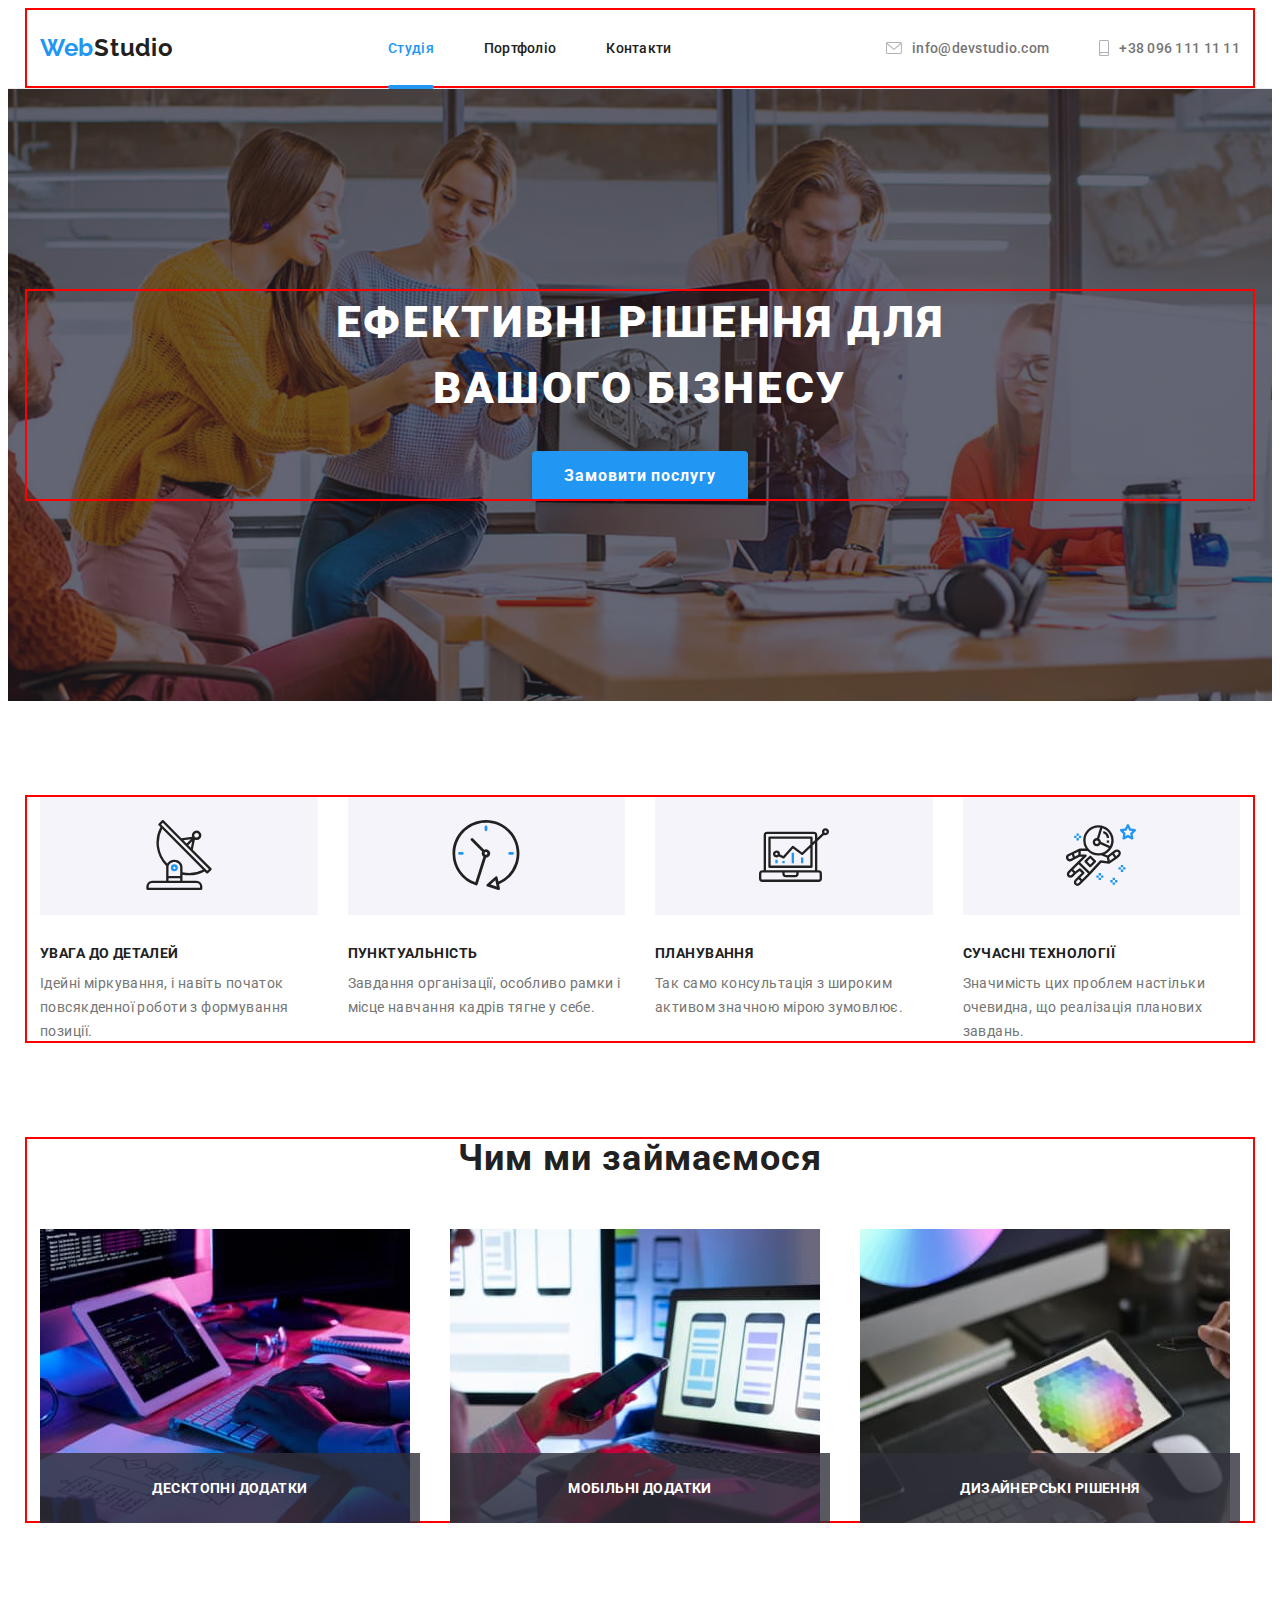
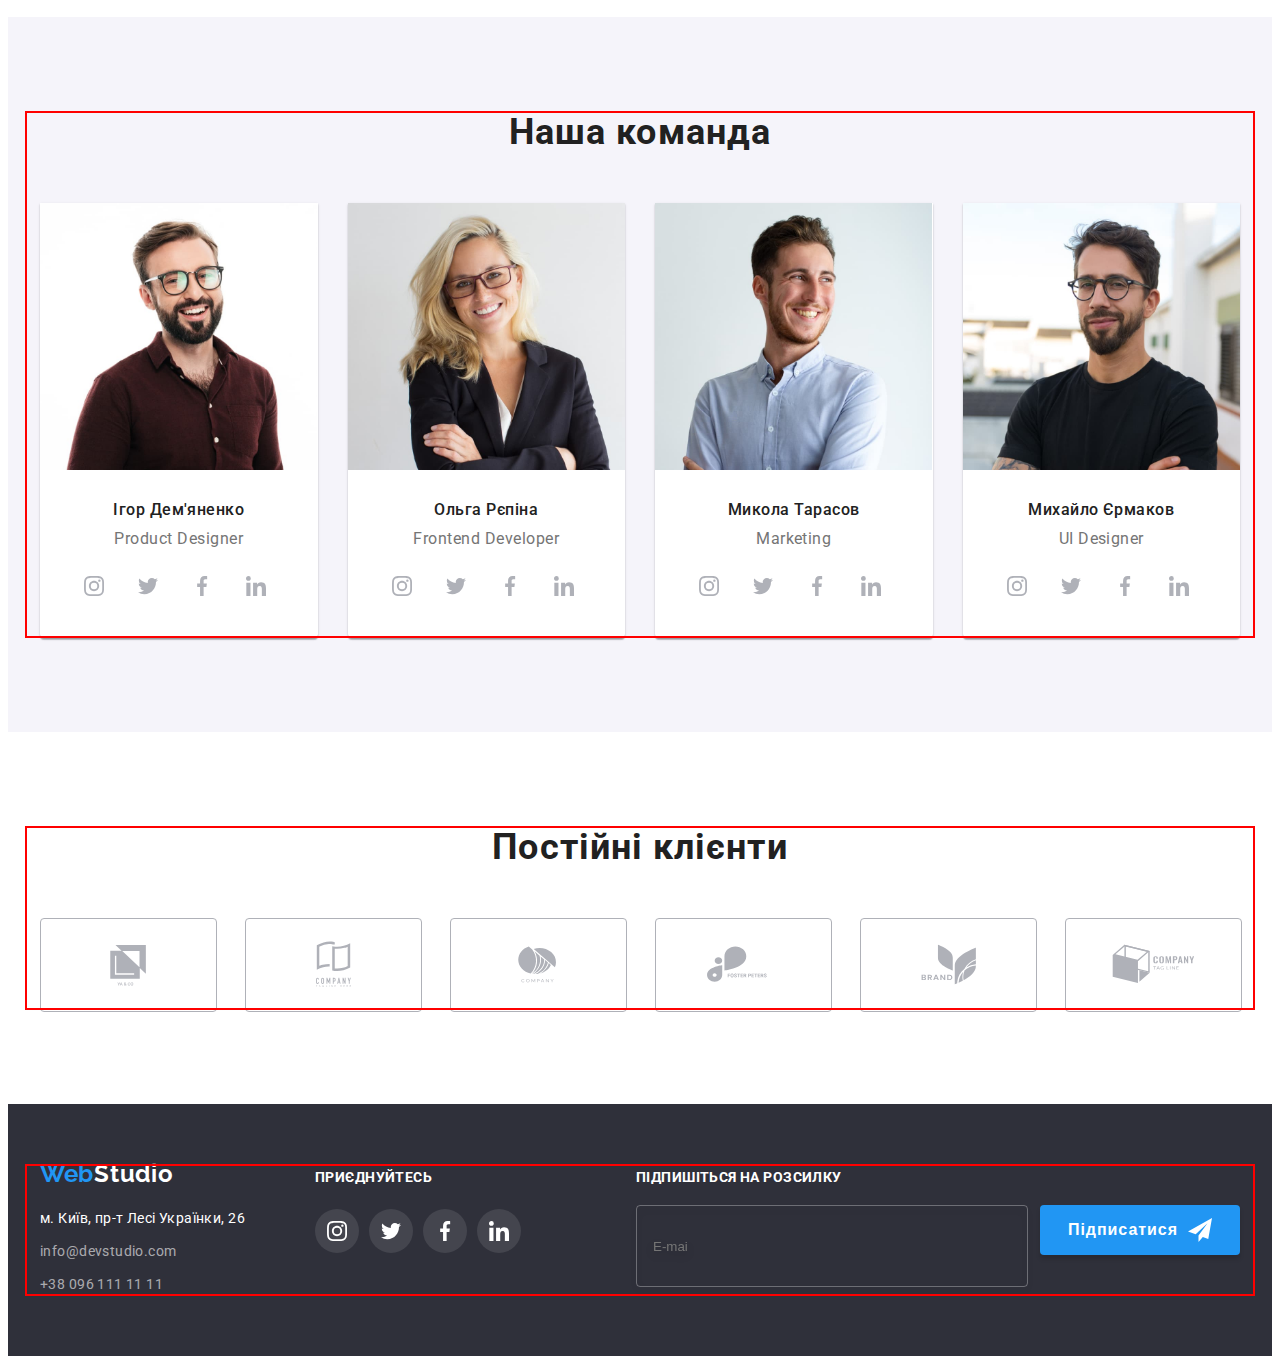
==== commit 3e56e91f: "сил нет" ====
--- a/index.html
+++ b/index.html
@@ -329,7 +329,7 @@
         </div>
       </section>
     </main>
-    <!-- <footer class="footer">
+    <footer class="footer">
       <div class="container footer__group">
         <div class="footer__contacts">
           <a class="logo logo--light link" href="index.html" lang="en"><span class="logo__first-part">Web</span>Studio</a>
@@ -393,7 +393,7 @@
           </form>
         </div>
       </div>
-    </footer> -->
+    </footer>
     <!-- Modal window -->
     <!-- <div class="backdrop is-hidden" data-modal>
       <div class="modal">
--- a/css/main.min.css
+++ b/css/main.min.css
@@ -1 +1 @@
-:root{--main-font: Roboto, sans-serif;--secondary-font: Raleway, sans-serif;--main-txt-cl: #212121;--dark-txt-cl: #757575;--ligh-txt-cl: #ffffff;--ligt-txt-cl-60: rgba(255, 255, 255, 0.6);--accent-txt-cl: #2196f3;--main-bg-cl: #ffffff;--dark-bg-cl: #2f303a;--ligt-bg-cl: #f5f4fa;--accent-bg-cl: #2196f3;--icons-bg-dark-cl: rgba(255, 255, 255, 0.1);--icons-cl: #afb1b8;--border-cl: #ececec;--border-card-cl: #eeeeee;--items: 3;--indent: 30px}.visually-hidden{position:absolute;width:1px;height:1px;margin:-1px;border:0;padding:0;white-space:nowrap;-webkit-clip-path:inset(100%);clip-path:inset(100%);clip:rect(0 0 0 0);overflow:hidden}.link{text-decoration:none;color:currentColor}.list{list-style:none}ul{margin:0;padding:0}h1,h2,h3,h4,h5,h6,p{margin:0}img{display:block;max-width:100%;height:auto}.set-flex{display:-webkit-box;display:-ms-flexbox;display:flex;-ms-flex-wrap:wrap;flex-wrap:wrap;gap:var(--indent)}.set-flex-item{-ms-flex-preferred-size:calc((100% - var(--indent)*(var(--items) - 1))/var(--items));flex-basis:calc((100% - var(--indent)*(var(--items) - 1))/var(--items))}body{font-family:var(--main-font);color:var(--main-txt-cl);background-color:var(--main-bg-cl)}.text{font-weight:400;font-size:14px;line-height:1.7142857143;letter-spacing:.03em;color:var(--dark-txt-cl)}.container{width:480px;padding-left:15px;padding-right:15px;margin-left:auto;margin-right:auto;outline:2px solid red;outline-offset:-2px}@media screen and (min-width: 768px){.container{width:768px}}@media screen and (min-width: 1200px){.container{width:1200px}}.header{border-bottom:1px solid var(--border-cl)}.header__container{display:-webkit-box;display:-ms-flexbox;display:flex;-webkit-box-align:center;-ms-flex-align:center;align-items:center}.nav{display:none}@media screen and (min-width: 769px){.nav{display:block;margin-right:auto}}.nav__list{display:-webkit-box;display:-ms-flexbox;display:flex;gap:50px}.nav__item{position:relative}.nav__link{font-weight:500;font-size:14px;line-height:1.1428571429;letter-spacing:.02em;padding-top:32px;padding-bottom:32px;display:block;-webkit-transition-property:color;transition-property:color;-webkit-transition-duration:250ms;transition-duration:250ms;-webkit-transition-timing-function:cubic-bezier(0.4, 0, 0.2, 1);transition-timing-function:cubic-bezier(0.4, 0, 0.2, 1)}.nav__link:focus,.nav__link:hover{color:var(--accent-txt-cl)}.nav__link.current{color:var(--accent-txt-cl)}.nav__link.current::after{display:inline-block;position:absolute;content:" ";width:100%;height:4px;left:0;bottom:-1px;background-color:var(--accent-bg-cl);border-radius:2px}.contacts{display:block}@media screen and (min-width: 1200px){.contacts{display:-webkit-box;display:-ms-flexbox;display:flex;gap:50px}}.contacts__link{display:none}@media screen and (min-width: 768px){.contacts__link{font-weight:500;font-size:14px;line-height:1.1428571429;letter-spacing:.02em;padding-top:5px;padding-bottom:5px;color:var(--dark-txt-cl);fill:var(--icons-cl);display:-webkit-box;display:-ms-flexbox;display:flex;-webkit-box-align:center;-ms-flex-align:center;align-items:center;gap:10px;-webkit-transition-property:color,fill;transition-property:color,fill;-webkit-transition-duration:250ms;transition-duration:250ms;-webkit-transition-timing-function:cubic-bezier(0.4, 0, 0.2, 1);transition-timing-function:cubic-bezier(0.4, 0, 0.2, 1)}.contacts__link:hover,.contacts__link:focus{color:var(--accent-txt-cl);fill:var(--accent-bg-cl)}}@media screen and (min-width: 1200px){.contacts__link{padding-top:32px;padding-bottom:32px}}.hero{max-width:1600px;margin-left:auto;margin-right:auto;background-color:var(--dark-bg-cl);padding-top:118px;padding-bottom:118px;background-image:-webkit-gradient(linear, left top, right top, from(rgba(47, 48, 58, 0.4)), to(rgba(47, 48, 58, 0.4))),url(../img/background/backgroundimg.jpg);background-image:linear-gradient(to right, rgba(47, 48, 58, 0.4), rgba(47, 48, 58, 0.4)),url(../img/background/backgroundimg.jpg);background-position:center;background-repeat:no-repeat;background-size:cover}@media screen and (min-width: 1200px){.hero{padding-top:200px;padding-bottom:200px}}.hero__title{font-weight:900;font-size:26px;line-height:1.6153846154;text-align:center;letter-spacing:.06em;text-transform:uppercase;width:360px;margin-left:auto;margin-right:auto;color:var(--ligh-txt-cl)}@media screen and (min-width: 1200px){.hero__title{width:696px;font-size:44px;line-height:1.5}}.hero__button{font-family:inherit;font-weight:700;font-size:16px;line-height:1.875;display:block;letter-spacing:.06em;width:216px;height:50px;margin-top:30px;margin-left:auto;margin-right:auto;text-align:center;color:var(--ligh-txt-cl);background-color:var(--accent-bg-cl);cursor:pointer;-webkit-box-shadow:0px 4px 4px rgba(0,0,0,.15);box-shadow:0px 4px 4px rgba(0,0,0,.15);border-radius:4px;border:none}.benefits{padding-top:60px;padding-bottom:60px}@media screen and (min-width: 1200px){.benefits{padding-top:94px;padding-bottom:94px}}.benefits__list{--items: 1}@media screen and (min-width: 768px){.benefits__list{--items: 2}}@media screen and (min-width: 1200px){.benefits__list{--items: 4}}.benefits__img{height:120px;display:-webkit-box;display:-ms-flexbox;display:flex;-webkit-box-align:center;-ms-flex-align:center;align-items:center;-webkit-box-pack:center;-ms-flex-pack:center;justify-content:center;background-color:var(--ligt-bg-cl);margin-bottom:30px}.benefits__subtitle{font-weight:700;font-size:14px;line-height:1.1428571429;letter-spacing:.03em;text-transform:uppercase;margin-bottom:10px}.operation{display:none}@media screen and (min-width: 1200px){.operation{display:block;padding-bottom:94px}}.operation__title{font-weight:700;font-size:36px;line-height:1.1666666667;text-align:center;letter-spacing:.03em}.operation__list{margin-top:50px}.operation__item{position:relative}.operation__caption{display:-webkit-box;display:-ms-flexbox;display:flex;-webkit-box-pack:center;-ms-flex-pack:center;justify-content:center;-webkit-box-align:center;-ms-flex-align:center;align-items:center;font-weight:700;font-size:14px;line-height:1.1428571429;text-align:center;letter-spacing:.03em;text-transform:uppercase;color:var(--ligh-txt-cl);background:rgba(47,48,58,.8);width:100%;height:70px;position:absolute;bottom:0;left:0}.team{padding-top:60px;padding-bottom:60px;background-color:var(--ligt-bg-cl)}@media screen and (min-width: 1200px){.team{padding-top:94px;padding-bottom:94px}}.team__title{font-weight:700;font-size:28px;line-height:1.1428571429;text-align:center;letter-spacing:.03em}@media screen and (min-width: 1200px){.team__title{font-size:36px;line-height:1.1666666667}}.team__list{margin-top:30px;--items: 1}@media screen and (min-width: 768px){.team__list{--items: 2}}@media screen and (min-width: 1200px){.team__list{margin-top:50px;--items: 4}}.team__item{background-color:var(--main-bg-cl);-webkit-box-shadow:0px 1px 3px rgba(0,0,0,.12),0px 1px 1px rgba(0,0,0,.14),0px 2px 1px rgba(0,0,0,.2);box-shadow:0px 1px 3px rgba(0,0,0,.12),0px 1px 1px rgba(0,0,0,.14),0px 2px 1px rgba(0,0,0,.2);border-radius:0px 0px 4px 4px}.team__card{padding:30px 122px 24px 122px}@media screen and (min-width: 768px){.team__card{padding:30px 74px 24px 74px}}@media screen and (min-width: 1200px){.team__card{padding:30px 32px}}.team__subtitle{font-weight:500;font-size:16px;line-height:1.1875;text-align:center;letter-spacing:.03em}.team__text{font-weight:400;font-size:16px;line-height:1.1875;text-align:center;letter-spacing:.03em;margin-top:10px}.clients{padding-top:60px;padding-bottom:60px}@media screen and (min-width: 1200px){.clients{padding-top:94px;padding-bottom:94px}}.clients__title{font-weight:700;font-size:28px;line-height:1.1428571429;text-align:center;letter-spacing:.03em}@media screen and (min-width: 1200px){.clients__title{font-size:36px;line-height:1.1666666667}}.clients__list{margin-top:30px;--items: 2}@media screen and (min-width: 768px){.clients__list{--items: 3}}@media screen and (min-width: 1200px){.clients__list{margin-top:50px;--items: 6}}.clients__item{height:92px}.clients__link{display:-webkit-box;display:-ms-flexbox;display:flex;-webkit-box-align:center;-ms-flex-align:center;align-items:center;-webkit-box-pack:center;-ms-flex-pack:center;justify-content:center;border:1px solid var(--icons-cl);border-radius:4px;width:100%;height:100%;fill:var(--icons-cl);-webkit-transition-property:border-color,fill;transition-property:border-color,fill;-webkit-transition-duration:250ms;transition-duration:250ms;-webkit-transition-timing-function:cubic-bezier(0.4, 0, 0.2, 1);transition-timing-function:cubic-bezier(0.4, 0, 0.2, 1)}.clients__link:hover,.clients__link:focus{fill:var(--accent-bg-cl);border-color:var(--accent-bg-cl)}.footer{background-color:var(--dark-bg-cl);padding-top:60px;padding-bottom:60px}.footer__group{display:-webkit-box;display:-ms-flexbox;display:flex;-webkit-box-align:baseline;-ms-flex-align:baseline;align-items:baseline}.footer__contacts{margin-right:70px}.footer__text{font-weight:700;text-transform:uppercase;color:var(--ligh-txt-cl)}.register-form__title{display:block;-webkit-box-align:center;-ms-flex-align:center;align-items:center;margin-bottom:12px;font-style:normal;font-weight:700;font-size:20px;line-height:1.15;text-align:center;letter-spacing:.03em;color:var(--main-txt-cl)}.register-form__group{margin-bottom:20px}.register-form__field{display:block;position:relative}.register-form__field:not(:last-child){margin-bottom:10px}.register-form__label{display:block;font-style:normal;font-size:12px;line-height:1.1666666667;letter-spacing:.01em;margin-bottom:4px;color:#757575}.register-form__input{width:100%;height:40px;border:1px solid rgba(33,33,33,.2);border-radius:5px;font-size:24px;padding-left:42px;padding-right:42px;outline:rgba(0,0,0,0);-webkit-transition:border-color;transition:border-color;-webkit-transition-duration:250ms;transition-duration:250ms}.register-form__input:focus{border-color:var(--accent-bg-cl)}.register-form__icon{position:absolute;bottom:11px;left:12px;-webkit-transition:fill;transition:fill;-webkit-transition-duration:250ms;transition-duration:250ms}.register-form__input:focus+.register-form__icon{fill:var(--accent-bg-cl)}.register-form__massage{display:block;resize:none;width:100%;height:120px;border:1px solid rgba(33,33,33,.2);border-radius:5px;padding:12px 16px;outline:rgba(0,0,0,0);-webkit-transition:border-color;transition:border-color;-webkit-transition-duration:250ms;transition-duration:250ms}.register-form__massage:focus{border-color:var(--accent-bg-cl)}.register-form__massage::-webkit-input-placeholder{font-style:normal;font-weight:400;font-size:12px;line-height:1.1666666667;letter-spacing:.01em;color:rgba(117,117,117,.5)}.register-form__massage::-moz-placeholder{font-style:normal;font-weight:400;font-size:12px;line-height:1.1666666667;letter-spacing:.01em;color:rgba(117,117,117,.5)}.register-form__massage:-ms-input-placeholder{font-style:normal;font-weight:400;font-size:12px;line-height:1.1666666667;letter-spacing:.01em;color:rgba(117,117,117,.5)}.register-form__massage::-ms-input-placeholder{font-style:normal;font-weight:400;font-size:12px;line-height:1.1666666667;letter-spacing:.01em;color:rgba(117,117,117,.5)}.register-form__massage::placeholder{font-style:normal;font-weight:400;font-size:12px;line-height:1.1666666667;letter-spacing:.01em;color:rgba(117,117,117,.5)}.register-form__agreement{position:relative;display:-webkit-box;display:-ms-flexbox;display:flex;-webkit-box-align:center;-ms-flex-align:center;align-items:center;-webkit-box-pack:center;-ms-flex-pack:center;justify-content:center;margin-bottom:30px;gap:7px}.icon-check{opacity:0;-webkit-transition:opacity;transition:opacity;-webkit-transition-duration:250ms;transition-duration:250ms}.checkbox:checked+.register-form__agreement-icon .icon-check{opacity:1}.icon-uncheck{opacity:1;-webkit-transition:opacity,fill;transition:opacity,fill;-webkit-transition-duration:250ms;transition-duration:250ms}.checkbox:checked+.register-form__agreement-icon .icon-uncheck{opacity:0}.checkbox:focus+.register-form__agreement-icon .icon-uncheck{fill:var(--accent-bg-cl)}.checkbox:hover+.register-form__agreement-icon .icon-uncheck{fill:var(--accent-bg-cl)}.register-form__desc{-webkit-user-select:none;-moz-user-select:none;-ms-user-select:none;user-select:none;font-style:normal;font-weight:400;font-size:14px;line-height:1.7142857143;letter-spacing:.03em;color:var(--dark-txt-cl)}.register-form__link{color:var(--accent-txt-cl)}.newsletter-form{display:block;width:570px;height:86px;margin-left:auto}.newsletter-form__title{display:block;font-weight:700;font-size:14px;line-height:1.1428571429;letter-spacing:.03em;text-transform:uppercase;color:var(--ligh-txt-cl)}.newsletter-form__form{display:-webkit-box;display:-ms-flexbox;display:flex;margin-top:20px}.newsletter-form__input{display:block;width:358px;height:50px;margin-right:12px;padding:15px 16px;color:var(--ligh-txt-cl);background-color:inherit;border:1px solid rgba(255,255,255,.3);-webkit-filter:drop-shadow(0px 4px 4px rgba(0, 0, 0, 0.15));filter:drop-shadow(0px 4px 4px rgba(0, 0, 0, 0.15));border-radius:4px;outline:rgba(0,0,0,0);-webkit-transition:border-color;transition:border-color;-webkit-transition-duration:250ms;transition-duration:250ms}.newsletter-form__input:focus{border-color:var(--accent-bg-cl)}.portfolio{padding-top:94px;padding-bottom:94px}.logo{font-family:var(--secondary-font);font-weight:700;font-size:24px;line-height:.8571428571;letter-spacing:.03em;margin-right:auto;padding:16px 0}@media screen and (min-width: 768){.logo{margin-right:93px;padding:24px 0;font-size:26px;line-height:1.1923076923}}.logo__first-part{color:var(--accent-bg-cl)}.logo--light{color:var(--ligh-txt-cl);margin-right:0;padding:0}.social-icon{margin-top:16px;width:206px;height:44px;--items: 4;--indent: 10px}.social-icon--down{margin-top:20px}.social-icon__link{display:-webkit-box;display:-ms-flexbox;display:flex;-webkit-box-align:center;-ms-flex-align:center;align-items:center;-webkit-box-pack:center;-ms-flex-pack:center;justify-content:center;width:100%;height:100%;border-radius:50%;fill:var(--icons-cl);-webkit-transition-property:background-color,fill;transition-property:background-color,fill;-webkit-transition-duration:250ms;transition-duration:250ms;-webkit-transition-timing-function:cubic-bezier(0.4, 0, 0.2, 1);transition-timing-function:cubic-bezier(0.4, 0, 0.2, 1)}.social-icon__link:hover,.social-icon__link:focus{background-color:var(--accent-bg-cl);fill:var(--main-bg-cl)}.social-icon__link--down{background-color:var(--icons-bg-dark-cl);fill:var(--ligh-txt-cl);-webkit-transition-property:background-color;transition-property:background-color;-webkit-transition-duration:250ms;transition-duration:250ms;-webkit-transition-timing-function:cubic-bezier(0.4, 0, 0.2, 1);transition-timing-function:cubic-bezier(0.4, 0, 0.2, 1)}.address{font-style:normal;margin-top:20px}.address__item{margin-top:9px}.address__text{font-weight:400;font-size:14px;line-height:1.7142857143;letter-spacing:.03em;color:var(--ligh-txt-cl)}.address__link{font-weight:400;font-size:14px;line-height:1.7142857143;letter-spacing:.03em;color:var(--ligt-txt-cl-60);-webkit-transition-property:color;transition-property:color;-webkit-transition-duration:250ms;transition-duration:250ms;-webkit-transition-timing-function:cubic-bezier(0.4, 0, 0.2, 1);transition-timing-function:cubic-bezier(0.4, 0, 0.2, 1)}.address__link:hover,.address__link:focus{color:var(--accent-txt-cl)}.backdrop{position:fixed;top:0;left:0;width:100%;height:100%;background-color:rgba(0,0,0,.2);-webkit-transition-property:opacity,visibility;transition-property:opacity,visibility;-webkit-transition-duration:500ms;transition-duration:500ms}.backdrop.is-hidden{opacity:0;pointer-events:none;visibility:hidden}.modal{width:528px;height:581px;background-color:var(--main-bg-cl);-webkit-box-shadow:0px 1px 3px rgba(0,0,0,.12),0px 1px 1px rgba(0,0,0,.14),0px 2px 1px rgba(0,0,0,.2);box-shadow:0px 1px 3px rgba(0,0,0,.12),0px 1px 1px rgba(0,0,0,.14),0px 2px 1px rgba(0,0,0,.2);border-radius:4px;position:absolute;top:50%;left:50%;-webkit-transform:translate(-50%, -50%);transform:translate(-50%, -50%);padding:40px 40px}.modal__button{position:absolute;top:8px;right:8px;width:30px;height:30px;cursor:pointer;border:1px solid rgba(0,0,0,.1);border-radius:50%;padding:0;background-color:var(--main-bg-cl);display:-webkit-box;display:-ms-flexbox;display:flex;-webkit-box-align:center;-ms-flex-align:center;align-items:center;-webkit-box-pack:center;-ms-flex-pack:center;justify-content:center}.modal__button:focus,.modal__button:hover{fill:var(--accent-bg-cl)}.form-button{display:-webkit-box;display:-ms-flexbox;display:flex;-webkit-box-align:center;-ms-flex-align:center;align-items:center;-webkit-box-pack:center;-ms-flex-pack:center;justify-content:center;cursor:pointer;font-weight:700;font-size:16px;line-height:1.875;letter-spacing:.06em;color:var(--ligh-txt-cl);margin:0 auto;width:200px;height:50px;border-color:rgba(0,0,0,0);background-color:var(--accent-bg-cl);-webkit-box-shadow:0px 4px 4px rgba(0,0,0,.15);box-shadow:0px 4px 4px rgba(0,0,0,.15);border-radius:4px;-webkit-transition:background-color;transition:background-color;-webkit-transition-duration:250ms;transition-duration:250ms}.form-button:hover,.form-button:focus{background-color:#188ce8}.form-button--footer{margin:0;gap:10px}.card__thumb{position:relative;overflow:hidden}.card__overlay{display:-webkit-box;display:-ms-flexbox;display:flex;-webkit-box-align:center;-ms-flex-align:center;align-items:center;-webkit-box-pack:center;-ms-flex-pack:center;justify-content:center;position:absolute;padding:0 24px;top:0;left:0;-webkit-transform:translateY(101%);transform:translateY(101%);background:rgba(33,150,243,.9);width:100%;height:100%;-webkit-transition-duration:250ms;transition-duration:250ms}.card__overlay-text{color:var(--ligh-txt-cl);font-size:18px;line-height:1.5555555556;letter-spacing:.03em}.card__link{display:block;-webkit-transition-property:-webkit-box-shadow;transition-property:-webkit-box-shadow;transition-property:box-shadow;transition-property:box-shadow, -webkit-box-shadow;-webkit-transition-duration:250ms;transition-duration:250ms;-webkit-transition-timing-function:cubic-bezier(0.4, 0, 0.2, 1);transition-timing-function:cubic-bezier(0.4, 0, 0.2, 1)}.card__link:hover,.card__link:focus{-webkit-box-shadow:0px 1px 1px rgba(0,0,0,.12),0px 4px 4px rgba(0,0,0,.06),1px 4px 6px rgba(0,0,0,.16);box-shadow:0px 1px 1px rgba(0,0,0,.12),0px 4px 4px rgba(0,0,0,.06),1px 4px 6px rgba(0,0,0,.16)}.card__link:hover .card__overlay,.card__link:focus .card__overlay{-webkit-transform:translateY(0);transform:translateY(0)}.portfolio__list{margin-top:50px;--items: 3}.card__title{border:1px solid var(--border-card-cl);border-top:none;padding:20px 24px}.card__subtitle{font-weight:700;font-size:18px;line-height:2;letter-spacing:.06em}.card__text{font-weight:400;font-size:16px;line-height:1.875;letter-spacing:.03em;color:var(--dark-txt-cl);margin-top:4px}.filter{display:-webkit-box;display:-ms-flexbox;display:flex;gap:8px;-webkit-box-pack:center;-ms-flex-pack:center;justify-content:center}.filter__button{font-weight:500;font-size:16px;line-height:1.625;text-align:center;letter-spacing:.03em;background:var(--ligt-bg-cl);border-radius:4px;border:none;font-family:inherit;cursor:pointer;padding:6px 22px;-webkit-transition-property:background-color,color,-webkit-box-shadow;transition-property:background-color,color,-webkit-box-shadow;transition-property:background-color,color,box-shadow;transition-property:background-color,color,box-shadow,-webkit-box-shadow;-webkit-transition-duration:250ms;transition-duration:250ms;-webkit-transition-timing-function:cubic-bezier(0.4, 0, 0.2, 1);transition-timing-function:cubic-bezier(0.4, 0, 0.2, 1)}.filter__button.active,.filter__button:hover,.filter__button:focus{background-color:var(--accent-bg-cl);color:var(--ligh-txt-cl);-webkit-box-shadow:0px 3px 1px rgba(0,0,0,.1),0px 1px 2px rgba(0,0,0,.08),0px 2px 2px rgba(0,0,0,.12);box-shadow:0px 3px 1px rgba(0,0,0,.1),0px 1px 2px rgba(0,0,0,.08),0px 2px 2px rgba(0,0,0,.12)}/*# sourceMappingURL=main.min.css.map */+:root{--main-font: Roboto, sans-serif;--secondary-font: Raleway, sans-serif;--main-txt-cl: #212121;--dark-txt-cl: #757575;--ligh-txt-cl: #ffffff;--ligt-txt-cl-60: rgba(255, 255, 255, 0.6);--accent-txt-cl: #2196f3;--main-bg-cl: #ffffff;--dark-bg-cl: #2f303a;--ligt-bg-cl: #f5f4fa;--accent-bg-cl: #2196f3;--icons-bg-dark-cl: rgba(255, 255, 255, 0.1);--icons-cl: #afb1b8;--border-cl: #ececec;--border-card-cl: #eeeeee;--items: 3;--indent: 30px}.visually-hidden{position:absolute;width:1px;height:1px;margin:-1px;border:0;padding:0;white-space:nowrap;-webkit-clip-path:inset(100%);clip-path:inset(100%);clip:rect(0 0 0 0);overflow:hidden}.link{text-decoration:none;color:currentColor}.list{list-style:none}ul{margin:0;padding:0}h1,h2,h3,h4,h5,h6,p{margin:0}img{display:block;max-width:100%;height:auto}.set-flex{display:-webkit-box;display:-ms-flexbox;display:flex;-ms-flex-wrap:wrap;flex-wrap:wrap;gap:var(--indent)}.set-flex-item{-ms-flex-preferred-size:calc((100% - var(--indent)*(var(--items) - 1))/var(--items));flex-basis:calc((100% - var(--indent)*(var(--items) - 1))/var(--items))}body{font-family:var(--main-font);color:var(--main-txt-cl);background-color:var(--main-bg-cl)}.text{font-weight:400;font-size:14px;line-height:1.7142857143;letter-spacing:.03em;color:var(--dark-txt-cl)}.container{max-width:480px;padding-left:15px;padding-right:15px;margin-left:auto;margin-right:auto;outline:2px solid red;outline-offset:-2px}@media screen and (min-width: 768px){.container{max-width:768px}}@media screen and (min-width: 1200px){.container{max-width:1200px}}.header{border-bottom:1px solid var(--border-cl)}.header__container{display:-webkit-box;display:-ms-flexbox;display:flex;-webkit-box-align:center;-ms-flex-align:center;align-items:center}.nav{display:none}@media screen and (min-width: 769px){.nav{display:block;margin-right:auto}}.nav__list{display:-webkit-box;display:-ms-flexbox;display:flex;gap:50px}.nav__item{position:relative}.nav__link{font-weight:500;font-size:14px;line-height:1.1428571429;letter-spacing:.02em;padding-top:32px;padding-bottom:32px;display:block;-webkit-transition-property:color;transition-property:color;-webkit-transition-duration:250ms;transition-duration:250ms;-webkit-transition-timing-function:cubic-bezier(0.4, 0, 0.2, 1);transition-timing-function:cubic-bezier(0.4, 0, 0.2, 1)}.nav__link:focus,.nav__link:hover{color:var(--accent-txt-cl)}.nav__link.current{color:var(--accent-txt-cl)}.nav__link.current::after{display:inline-block;position:absolute;content:" ";width:100%;height:4px;left:0;bottom:-1px;background-color:var(--accent-bg-cl);border-radius:2px}.contacts{display:block}@media screen and (min-width: 1200px){.contacts{display:-webkit-box;display:-ms-flexbox;display:flex;gap:50px}}.contacts__link{display:none}@media screen and (min-width: 768px){.contacts__link{font-weight:500;font-size:14px;line-height:1.1428571429;letter-spacing:.02em;padding-top:5px;padding-bottom:5px;color:var(--dark-txt-cl);fill:var(--icons-cl);display:-webkit-box;display:-ms-flexbox;display:flex;-webkit-box-align:center;-ms-flex-align:center;align-items:center;gap:10px;-webkit-transition-property:color,fill;transition-property:color,fill;-webkit-transition-duration:250ms;transition-duration:250ms;-webkit-transition-timing-function:cubic-bezier(0.4, 0, 0.2, 1);transition-timing-function:cubic-bezier(0.4, 0, 0.2, 1)}.contacts__link:hover,.contacts__link:focus{color:var(--accent-txt-cl);fill:var(--accent-bg-cl)}}@media screen and (min-width: 1200px){.contacts__link{padding-top:32px;padding-bottom:32px}}.hero{max-width:1600px;margin-left:auto;margin-right:auto;background-color:var(--dark-bg-cl);padding-top:118px;padding-bottom:118px;background-image:-webkit-gradient(linear, left top, right top, from(rgba(47, 48, 58, 0.4)), to(rgba(47, 48, 58, 0.4))),url(../img/background/backgroundimg.jpg);background-image:linear-gradient(to right, rgba(47, 48, 58, 0.4), rgba(47, 48, 58, 0.4)),url(../img/background/backgroundimg.jpg);background-position:center;background-repeat:no-repeat;background-size:cover}@media screen and (min-width: 1200px){.hero{padding-top:200px;padding-bottom:200px}}.hero__title{font-weight:900;font-size:26px;line-height:1.6153846154;text-align:center;letter-spacing:.06em;text-transform:uppercase;width:360px;margin-left:auto;margin-right:auto;color:var(--ligh-txt-cl)}@media screen and (min-width: 1200px){.hero__title{width:696px;font-size:44px;line-height:1.5}}.hero__button{font-family:inherit;font-weight:700;font-size:16px;line-height:1.875;display:block;letter-spacing:.06em;width:216px;height:50px;margin-top:30px;margin-left:auto;margin-right:auto;text-align:center;color:var(--ligh-txt-cl);background-color:var(--accent-bg-cl);cursor:pointer;-webkit-box-shadow:0px 4px 4px rgba(0,0,0,.15);box-shadow:0px 4px 4px rgba(0,0,0,.15);border-radius:4px;border:none}.benefits{padding-top:60px;padding-bottom:60px}@media screen and (min-width: 1200px){.benefits{padding-top:94px;padding-bottom:94px}}.benefits__list{--items: 1}@media screen and (min-width: 768px){.benefits__list{--items: 2}}@media screen and (min-width: 1200px){.benefits__list{--items: 4}}.benefits__img{height:120px;display:-webkit-box;display:-ms-flexbox;display:flex;-webkit-box-align:center;-ms-flex-align:center;align-items:center;-webkit-box-pack:center;-ms-flex-pack:center;justify-content:center;background-color:var(--ligt-bg-cl);margin-bottom:30px}.benefits__subtitle{font-weight:700;font-size:14px;line-height:1.1428571429;letter-spacing:.03em;text-transform:uppercase;margin-bottom:10px}.operation{display:none}@media screen and (min-width: 1200px){.operation{display:block;padding-bottom:94px}}.operation__title{font-weight:700;font-size:36px;line-height:1.1666666667;text-align:center;letter-spacing:.03em}.operation__list{margin-top:50px}.operation__item{position:relative}.operation__caption{display:-webkit-box;display:-ms-flexbox;display:flex;-webkit-box-pack:center;-ms-flex-pack:center;justify-content:center;-webkit-box-align:center;-ms-flex-align:center;align-items:center;font-weight:700;font-size:14px;line-height:1.1428571429;text-align:center;letter-spacing:.03em;text-transform:uppercase;color:var(--ligh-txt-cl);background:rgba(47,48,58,.8);width:100%;height:70px;position:absolute;bottom:0;left:0}.team{padding-top:60px;padding-bottom:60px;background-color:var(--ligt-bg-cl)}@media screen and (min-width: 1200px){.team{padding-top:94px;padding-bottom:94px}}.team__title{font-weight:700;font-size:28px;line-height:1.1428571429;text-align:center;letter-spacing:.03em}@media screen and (min-width: 1200px){.team__title{font-size:36px;line-height:1.1666666667}}.team__list{margin-top:30px;--items: 1}@media screen and (min-width: 768px){.team__list{--items: 2}}@media screen and (min-width: 1200px){.team__list{margin-top:50px;--items: 4}}.team__item{background-color:var(--main-bg-cl);-webkit-box-shadow:0px 1px 3px rgba(0,0,0,.12),0px 1px 1px rgba(0,0,0,.14),0px 2px 1px rgba(0,0,0,.2);box-shadow:0px 1px 3px rgba(0,0,0,.12),0px 1px 1px rgba(0,0,0,.14),0px 2px 1px rgba(0,0,0,.2);border-radius:0px 0px 4px 4px}.team__card{padding:30px 122px 24px 122px}@media screen and (min-width: 768px){.team__card{padding:30px 74px 24px 74px}}@media screen and (min-width: 1200px){.team__card{padding:30px 32px}}.team__subtitle{font-weight:500;font-size:16px;line-height:1.1875;text-align:center;letter-spacing:.03em}.team__text{font-weight:400;font-size:16px;line-height:1.1875;text-align:center;letter-spacing:.03em;margin-top:10px}.clients{padding-top:60px;padding-bottom:60px}@media screen and (min-width: 1200px){.clients{padding-top:94px;padding-bottom:94px}}.clients__title{font-weight:700;font-size:28px;line-height:1.1428571429;text-align:center;letter-spacing:.03em}@media screen and (min-width: 1200px){.clients__title{font-size:36px;line-height:1.1666666667}}.clients__list{margin-top:30px;--items: 2}@media screen and (min-width: 768px){.clients__list{--items: 3}}@media screen and (min-width: 1200px){.clients__list{margin-top:50px;--items: 6}}.clients__item{height:92px}.clients__link{display:-webkit-box;display:-ms-flexbox;display:flex;-webkit-box-align:center;-ms-flex-align:center;align-items:center;-webkit-box-pack:center;-ms-flex-pack:center;justify-content:center;border:1px solid var(--icons-cl);border-radius:4px;width:100%;height:100%;fill:var(--icons-cl);-webkit-transition-property:border-color,fill;transition-property:border-color,fill;-webkit-transition-duration:250ms;transition-duration:250ms;-webkit-transition-timing-function:cubic-bezier(0.4, 0, 0.2, 1);transition-timing-function:cubic-bezier(0.4, 0, 0.2, 1)}.clients__link:hover,.clients__link:focus{fill:var(--accent-bg-cl);border-color:var(--accent-bg-cl)}.footer{background-color:var(--dark-bg-cl);padding-top:60px;padding-bottom:60px}.footer__group{display:-webkit-box;display:-ms-flexbox;display:flex;-ms-flex-wrap:wrap;flex-wrap:wrap;-webkit-box-align:baseline;-ms-flex-align:baseline;align-items:baseline}@media screen and (min-width: 1200px){.footer__group{-ms-flex-wrap:nowrap;flex-wrap:nowrap}}.footer__contacts{margin-left:76px}@media screen and (min-width: 1200px){.footer__contacts{margin-left:0;margin-right:70px}}.footer__social{margin-left:165px}@media screen and (min-width: 1200px){.footer__social{margin-left:0}}.footer__text{font-weight:700;text-transform:uppercase;color:var(--ligh-txt-cl)}.register-form__title{display:block;-webkit-box-align:center;-ms-flex-align:center;align-items:center;margin-bottom:12px;font-style:normal;font-weight:700;font-size:20px;line-height:1.15;text-align:center;letter-spacing:.03em;color:var(--main-txt-cl)}.register-form__group{margin-bottom:20px}.register-form__field{display:block;position:relative}.register-form__field:not(:last-child){margin-bottom:10px}.register-form__label{display:block;font-style:normal;font-size:12px;line-height:1.1666666667;letter-spacing:.01em;margin-bottom:4px;color:#757575}.register-form__input{width:100%;height:40px;border:1px solid rgba(33,33,33,.2);border-radius:5px;font-size:24px;padding-left:42px;padding-right:42px;outline:rgba(0,0,0,0);-webkit-transition:border-color;transition:border-color;-webkit-transition-duration:250ms;transition-duration:250ms}.register-form__input:focus{border-color:var(--accent-bg-cl)}.register-form__icon{position:absolute;bottom:11px;left:12px;-webkit-transition:fill;transition:fill;-webkit-transition-duration:250ms;transition-duration:250ms}.register-form__input:focus+.register-form__icon{fill:var(--accent-bg-cl)}.register-form__massage{display:block;resize:none;width:100%;height:120px;border:1px solid rgba(33,33,33,.2);border-radius:5px;padding:12px 16px;outline:rgba(0,0,0,0);-webkit-transition:border-color;transition:border-color;-webkit-transition-duration:250ms;transition-duration:250ms}.register-form__massage:focus{border-color:var(--accent-bg-cl)}.register-form__massage::-webkit-input-placeholder{font-style:normal;font-weight:400;font-size:12px;line-height:1.1666666667;letter-spacing:.01em;color:rgba(117,117,117,.5)}.register-form__massage::-moz-placeholder{font-style:normal;font-weight:400;font-size:12px;line-height:1.1666666667;letter-spacing:.01em;color:rgba(117,117,117,.5)}.register-form__massage:-ms-input-placeholder{font-style:normal;font-weight:400;font-size:12px;line-height:1.1666666667;letter-spacing:.01em;color:rgba(117,117,117,.5)}.register-form__massage::-ms-input-placeholder{font-style:normal;font-weight:400;font-size:12px;line-height:1.1666666667;letter-spacing:.01em;color:rgba(117,117,117,.5)}.register-form__massage::placeholder{font-style:normal;font-weight:400;font-size:12px;line-height:1.1666666667;letter-spacing:.01em;color:rgba(117,117,117,.5)}.register-form__agreement{position:relative;display:-webkit-box;display:-ms-flexbox;display:flex;-webkit-box-align:center;-ms-flex-align:center;align-items:center;-webkit-box-pack:center;-ms-flex-pack:center;justify-content:center;margin-bottom:30px;gap:7px}.icon-check{opacity:0;-webkit-transition:opacity;transition:opacity;-webkit-transition-duration:250ms;transition-duration:250ms}.checkbox:checked+.register-form__agreement-icon .icon-check{opacity:1}.icon-uncheck{opacity:1;-webkit-transition:opacity,fill;transition:opacity,fill;-webkit-transition-duration:250ms;transition-duration:250ms}.checkbox:checked+.register-form__agreement-icon .icon-uncheck{opacity:0}.checkbox:focus+.register-form__agreement-icon .icon-uncheck{fill:var(--accent-bg-cl)}.checkbox:hover+.register-form__agreement-icon .icon-uncheck{fill:var(--accent-bg-cl)}.register-form__desc{-webkit-user-select:none;-moz-user-select:none;-ms-user-select:none;user-select:none;font-style:normal;font-weight:400;font-size:14px;line-height:1.7142857143;letter-spacing:.03em;color:var(--dark-txt-cl)}.register-form__link{color:var(--accent-txt-cl)}.newsletter-form{display:block;height:86px;margin-top:60px;margin-right:auto;margin-left:auto}@media screen and (min-width: 1200px){.newsletter-form{margin-top:0;margin-right:0;margin-left:auto}}.newsletter-form__title{display:-webkit-box;display:-ms-flexbox;display:flex;-webkit-box-pack:center;-ms-flex-pack:center;justify-content:center;font-weight:700;font-size:14px;line-height:1.1428571429;letter-spacing:.03em;text-transform:uppercase;color:var(--ligh-txt-cl)}@media screen and (min-width: 1200px){.newsletter-form__title{display:block}}.newsletter-form__form{display:-webkit-box;display:-ms-flexbox;display:flex;margin-top:20px}@media screen and (max-width: 1199px){.newsletter-form__form{width:450px;-ms-flex-wrap:wrap;flex-wrap:wrap}}.newsletter-form__input{display:block;width:450px;height:50px;padding:15px 16px;color:var(--ligh-txt-cl);background-color:inherit;border:1px solid rgba(255,255,255,.3);-webkit-filter:drop-shadow(0px 4px 4px rgba(0, 0, 0, 0.15));filter:drop-shadow(0px 4px 4px rgba(0, 0, 0, 0.15));border-radius:4px;outline:rgba(0,0,0,0);-webkit-transition:border-color;transition:border-color;-webkit-transition-duration:250ms;transition-duration:250ms}@media screen and (min-width: 1200px){.newsletter-form__input{width:358px;margin-right:12px}}.newsletter-form__input:focus{border-color:var(--accent-bg-cl)}.portfolio{padding-top:94px;padding-bottom:94px}.logo{font-family:var(--secondary-font);font-weight:700;font-size:24px;line-height:.8571428571;letter-spacing:.03em;margin-right:auto;padding:16px 0}@media screen and (min-width: 768){.logo{margin-right:93px;padding:24px 0;font-size:26px;line-height:1.1923076923}}.logo__first-part{color:var(--accent-bg-cl)}.logo--light{color:var(--ligh-txt-cl);margin-right:0;padding:0}.social-icon{margin-top:16px;width:206px;height:44px;--items: 4;--indent: 10px}.social-icon--down{margin-top:20px}.social-icon__link{display:-webkit-box;display:-ms-flexbox;display:flex;-webkit-box-align:center;-ms-flex-align:center;align-items:center;-webkit-box-pack:center;-ms-flex-pack:center;justify-content:center;width:100%;height:100%;border-radius:50%;fill:var(--icons-cl);-webkit-transition-property:background-color,fill;transition-property:background-color,fill;-webkit-transition-duration:250ms;transition-duration:250ms;-webkit-transition-timing-function:cubic-bezier(0.4, 0, 0.2, 1);transition-timing-function:cubic-bezier(0.4, 0, 0.2, 1)}.social-icon__link:hover,.social-icon__link:focus{background-color:var(--accent-bg-cl);fill:var(--main-bg-cl)}.social-icon__link--down{background-color:var(--icons-bg-dark-cl);fill:var(--ligh-txt-cl);-webkit-transition-property:background-color;transition-property:background-color;-webkit-transition-duration:250ms;transition-duration:250ms;-webkit-transition-timing-function:cubic-bezier(0.4, 0, 0.2, 1);transition-timing-function:cubic-bezier(0.4, 0, 0.2, 1)}.address{font-style:normal;margin-top:20px}.address__item{margin-top:9px}.address__text{font-weight:400;font-size:14px;line-height:1.7142857143;letter-spacing:.03em;color:var(--ligh-txt-cl)}.address__link{font-weight:400;font-size:14px;line-height:1.7142857143;letter-spacing:.03em;color:var(--ligt-txt-cl-60);-webkit-transition-property:color;transition-property:color;-webkit-transition-duration:250ms;transition-duration:250ms;-webkit-transition-timing-function:cubic-bezier(0.4, 0, 0.2, 1);transition-timing-function:cubic-bezier(0.4, 0, 0.2, 1)}.address__link:hover,.address__link:focus{color:var(--accent-txt-cl)}.backdrop{position:fixed;top:0;left:0;width:100%;height:100%;background-color:rgba(0,0,0,.2);-webkit-transition-property:opacity,visibility;transition-property:opacity,visibility;-webkit-transition-duration:500ms;transition-duration:500ms}.backdrop.is-hidden{opacity:0;pointer-events:none;visibility:hidden}.modal{width:528px;height:581px;background-color:var(--main-bg-cl);-webkit-box-shadow:0px 1px 3px rgba(0,0,0,.12),0px 1px 1px rgba(0,0,0,.14),0px 2px 1px rgba(0,0,0,.2);box-shadow:0px 1px 3px rgba(0,0,0,.12),0px 1px 1px rgba(0,0,0,.14),0px 2px 1px rgba(0,0,0,.2);border-radius:4px;position:absolute;top:50%;left:50%;-webkit-transform:translate(-50%, -50%);transform:translate(-50%, -50%);padding:40px 40px}.modal__button{position:absolute;top:8px;right:8px;width:30px;height:30px;cursor:pointer;border:1px solid rgba(0,0,0,.1);border-radius:50%;padding:0;background-color:var(--main-bg-cl);display:-webkit-box;display:-ms-flexbox;display:flex;-webkit-box-align:center;-ms-flex-align:center;align-items:center;-webkit-box-pack:center;-ms-flex-pack:center;justify-content:center}.modal__button:focus,.modal__button:hover{fill:var(--accent-bg-cl)}.form-button{display:-webkit-box;display:-ms-flexbox;display:flex;-webkit-box-align:center;-ms-flex-align:center;align-items:center;-webkit-box-pack:center;-ms-flex-pack:center;justify-content:center;cursor:pointer;font-weight:700;font-size:16px;line-height:1.875;letter-spacing:.06em;color:var(--ligh-txt-cl);margin:0 auto;width:200px;height:50px;border-color:rgba(0,0,0,0);background-color:var(--accent-bg-cl);-webkit-box-shadow:0px 4px 4px rgba(0,0,0,.15);box-shadow:0px 4px 4px rgba(0,0,0,.15);border-radius:4px;-webkit-transition:background-color;transition:background-color;-webkit-transition-duration:250ms;transition-duration:250ms}.form-button:hover,.form-button:focus{background-color:#188ce8}.form-button--footer{margin:0;gap:10px}.card__thumb{position:relative;overflow:hidden}.card__overlay{display:-webkit-box;display:-ms-flexbox;display:flex;-webkit-box-align:center;-ms-flex-align:center;align-items:center;-webkit-box-pack:center;-ms-flex-pack:center;justify-content:center;position:absolute;padding:0 24px;top:0;left:0;-webkit-transform:translateY(101%);transform:translateY(101%);background:rgba(33,150,243,.9);width:100%;height:100%;-webkit-transition-duration:250ms;transition-duration:250ms}.card__overlay-text{color:var(--ligh-txt-cl);font-size:18px;line-height:1.5555555556;letter-spacing:.03em}.card__link{display:block;-webkit-transition-property:-webkit-box-shadow;transition-property:-webkit-box-shadow;transition-property:box-shadow;transition-property:box-shadow, -webkit-box-shadow;-webkit-transition-duration:250ms;transition-duration:250ms;-webkit-transition-timing-function:cubic-bezier(0.4, 0, 0.2, 1);transition-timing-function:cubic-bezier(0.4, 0, 0.2, 1)}.card__link:hover,.card__link:focus{-webkit-box-shadow:0px 1px 1px rgba(0,0,0,.12),0px 4px 4px rgba(0,0,0,.06),1px 4px 6px rgba(0,0,0,.16);box-shadow:0px 1px 1px rgba(0,0,0,.12),0px 4px 4px rgba(0,0,0,.06),1px 4px 6px rgba(0,0,0,.16)}.card__link:hover .card__overlay,.card__link:focus .card__overlay{-webkit-transform:translateY(0);transform:translateY(0)}.portfolio__list{margin-top:50px;--items: 3}.card__title{border:1px solid var(--border-card-cl);border-top:none;padding:20px 24px}.card__subtitle{font-weight:700;font-size:18px;line-height:2;letter-spacing:.06em}.card__text{font-weight:400;font-size:16px;line-height:1.875;letter-spacing:.03em;color:var(--dark-txt-cl);margin-top:4px}.filter{display:-webkit-box;display:-ms-flexbox;display:flex;gap:8px;-webkit-box-pack:center;-ms-flex-pack:center;justify-content:center}.filter__button{font-weight:500;font-size:16px;line-height:1.625;text-align:center;letter-spacing:.03em;background:var(--ligt-bg-cl);border-radius:4px;border:none;font-family:inherit;cursor:pointer;padding:6px 22px;-webkit-transition-property:background-color,color,-webkit-box-shadow;transition-property:background-color,color,-webkit-box-shadow;transition-property:background-color,color,box-shadow;transition-property:background-color,color,box-shadow,-webkit-box-shadow;-webkit-transition-duration:250ms;transition-duration:250ms;-webkit-transition-timing-function:cubic-bezier(0.4, 0, 0.2, 1);transition-timing-function:cubic-bezier(0.4, 0, 0.2, 1)}.filter__button.active,.filter__button:hover,.filter__button:focus{background-color:var(--accent-bg-cl);color:var(--ligh-txt-cl);-webkit-box-shadow:0px 3px 1px rgba(0,0,0,.1),0px 1px 2px rgba(0,0,0,.08),0px 2px 2px rgba(0,0,0,.12);box-shadow:0px 3px 1px rgba(0,0,0,.1),0px 1px 2px rgba(0,0,0,.08),0px 2px 2px rgba(0,0,0,.12)}/*# sourceMappingURL=main.min.css.map */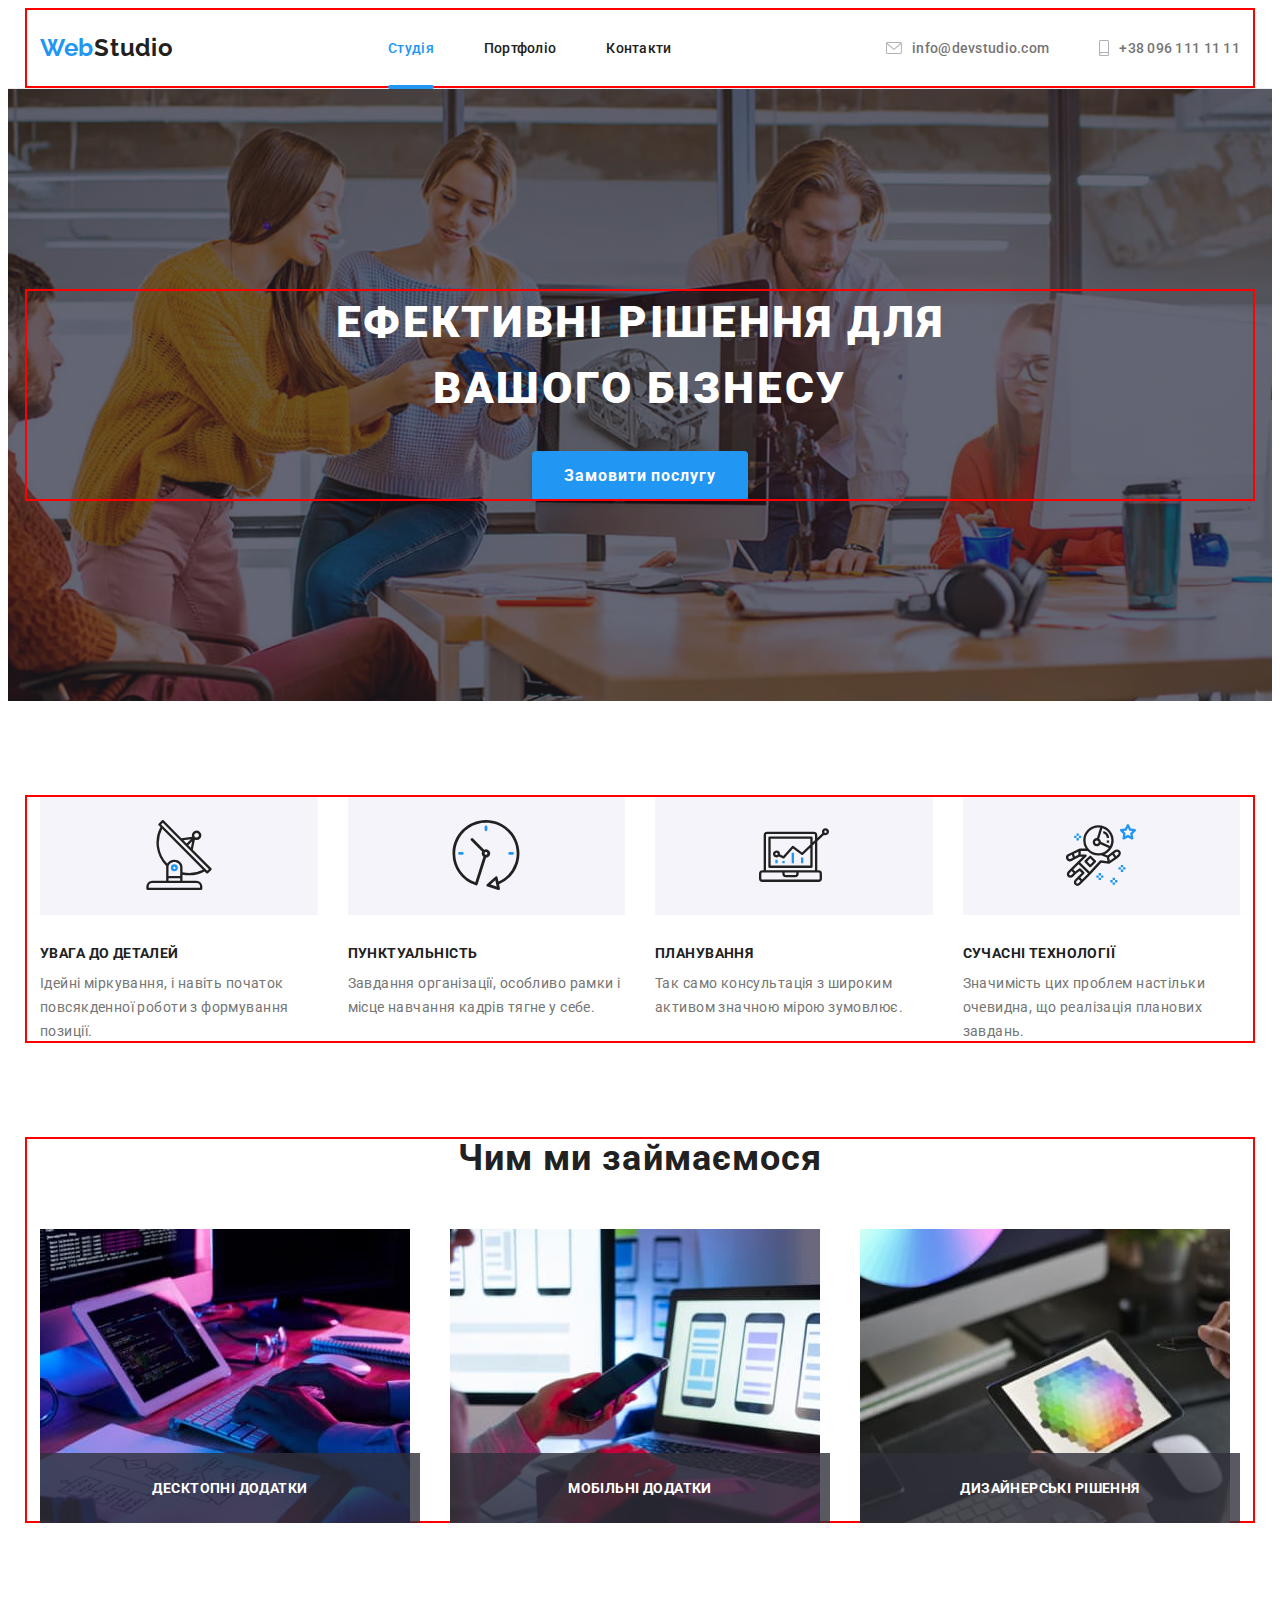
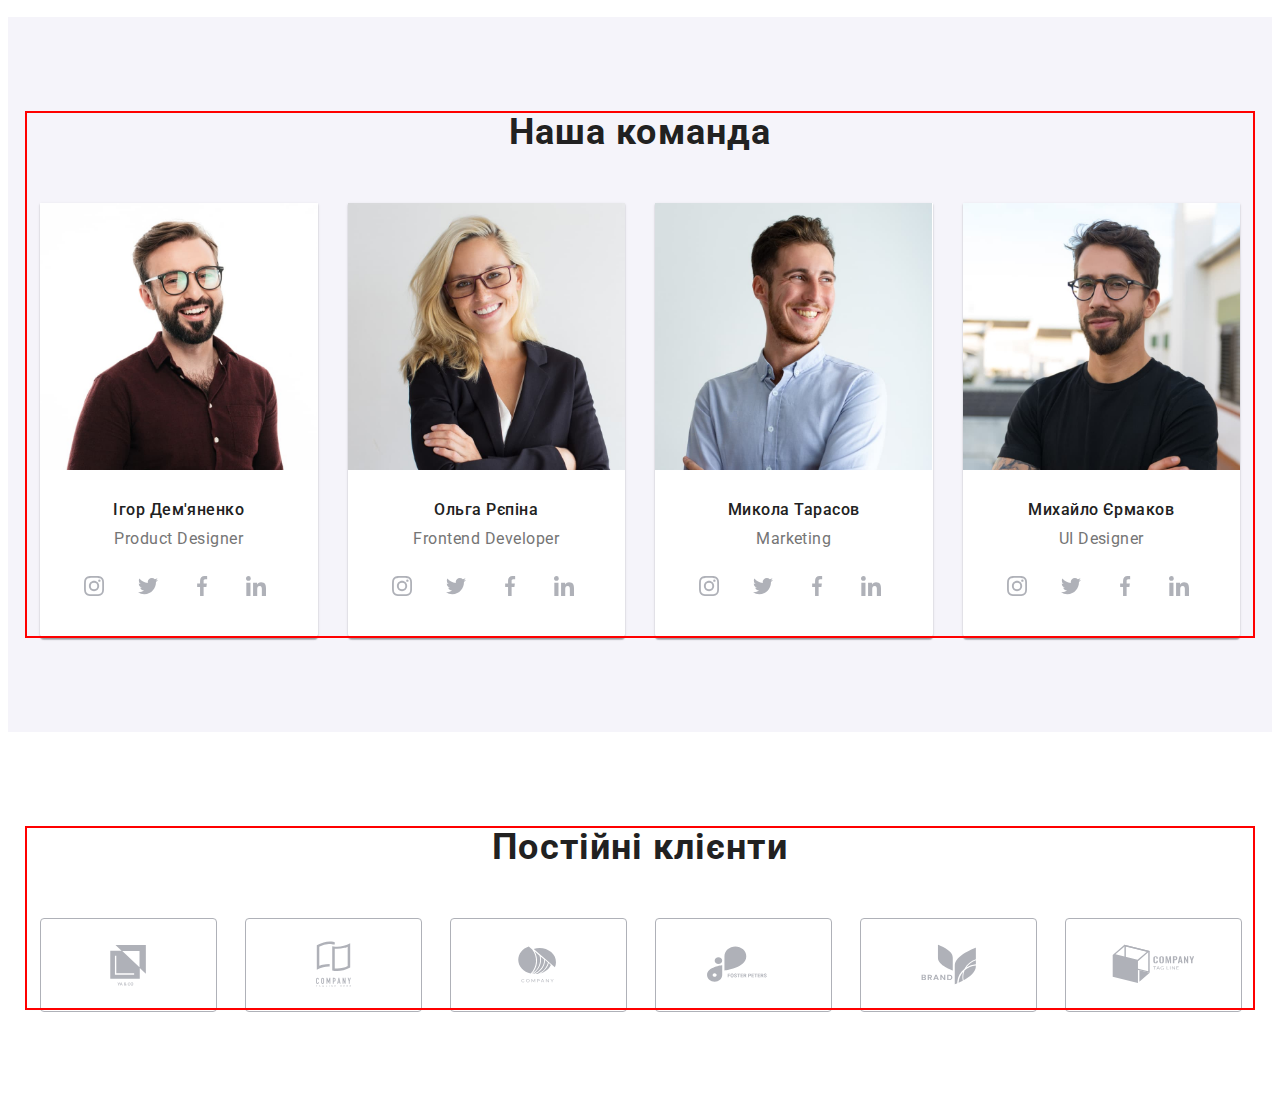
==== commit e5e187c4: "сил нет вообще" ====
--- a/index.html
+++ b/index.html
@@ -329,7 +329,7 @@
         </div>
       </section>
     </main>
-    <footer class="footer">
+    <!-- <footer class="footer">
       <div class="container footer__group">
         <div class="footer__contacts">
           <a class="logo logo--light link" href="index.html" lang="en"><span class="logo__first-part">Web</span>Studio</a>
@@ -393,7 +393,7 @@
           </form>
         </div>
       </div>
-    </footer>
+    </footer> -->
     <!-- Modal window -->
     <!-- <div class="backdrop is-hidden" data-modal>
       <div class="modal">
--- a/css/main.min.css
+++ b/css/main.min.css
@@ -1 +1 @@
-:root{--main-font: Roboto, sans-serif;--secondary-font: Raleway, sans-serif;--main-txt-cl: #212121;--dark-txt-cl: #757575;--ligh-txt-cl: #ffffff;--ligt-txt-cl-60: rgba(255, 255, 255, 0.6);--accent-txt-cl: #2196f3;--main-bg-cl: #ffffff;--dark-bg-cl: #2f303a;--ligt-bg-cl: #f5f4fa;--accent-bg-cl: #2196f3;--icons-bg-dark-cl: rgba(255, 255, 255, 0.1);--icons-cl: #afb1b8;--border-cl: #ececec;--border-card-cl: #eeeeee;--items: 3;--indent: 30px}.visually-hidden{position:absolute;width:1px;height:1px;margin:-1px;border:0;padding:0;white-space:nowrap;-webkit-clip-path:inset(100%);clip-path:inset(100%);clip:rect(0 0 0 0);overflow:hidden}.link{text-decoration:none;color:currentColor}.list{list-style:none}ul{margin:0;padding:0}h1,h2,h3,h4,h5,h6,p{margin:0}img{display:block;max-width:100%;height:auto}.set-flex{display:-webkit-box;display:-ms-flexbox;display:flex;-ms-flex-wrap:wrap;flex-wrap:wrap;gap:var(--indent)}.set-flex-item{-ms-flex-preferred-size:calc((100% - var(--indent)*(var(--items) - 1))/var(--items));flex-basis:calc((100% - var(--indent)*(var(--items) - 1))/var(--items))}body{font-family:var(--main-font);color:var(--main-txt-cl);background-color:var(--main-bg-cl)}.text{font-weight:400;font-size:14px;line-height:1.7142857143;letter-spacing:.03em;color:var(--dark-txt-cl)}.container{max-width:480px;padding-left:15px;padding-right:15px;margin-left:auto;margin-right:auto;outline:2px solid red;outline-offset:-2px}@media screen and (min-width: 768px){.container{max-width:768px}}@media screen and (min-width: 1200px){.container{max-width:1200px}}.header{border-bottom:1px solid var(--border-cl)}.header__container{display:-webkit-box;display:-ms-flexbox;display:flex;-webkit-box-align:center;-ms-flex-align:center;align-items:center}.nav{display:none}@media screen and (min-width: 769px){.nav{display:block;margin-right:auto}}.nav__list{display:-webkit-box;display:-ms-flexbox;display:flex;gap:50px}.nav__item{position:relative}.nav__link{font-weight:500;font-size:14px;line-height:1.1428571429;letter-spacing:.02em;padding-top:32px;padding-bottom:32px;display:block;-webkit-transition-property:color;transition-property:color;-webkit-transition-duration:250ms;transition-duration:250ms;-webkit-transition-timing-function:cubic-bezier(0.4, 0, 0.2, 1);transition-timing-function:cubic-bezier(0.4, 0, 0.2, 1)}.nav__link:focus,.nav__link:hover{color:var(--accent-txt-cl)}.nav__link.current{color:var(--accent-txt-cl)}.nav__link.current::after{display:inline-block;position:absolute;content:" ";width:100%;height:4px;left:0;bottom:-1px;background-color:var(--accent-bg-cl);border-radius:2px}.contacts{display:block}@media screen and (min-width: 1200px){.contacts{display:-webkit-box;display:-ms-flexbox;display:flex;gap:50px}}.contacts__link{display:none}@media screen and (min-width: 768px){.contacts__link{font-weight:500;font-size:14px;line-height:1.1428571429;letter-spacing:.02em;padding-top:5px;padding-bottom:5px;color:var(--dark-txt-cl);fill:var(--icons-cl);display:-webkit-box;display:-ms-flexbox;display:flex;-webkit-box-align:center;-ms-flex-align:center;align-items:center;gap:10px;-webkit-transition-property:color,fill;transition-property:color,fill;-webkit-transition-duration:250ms;transition-duration:250ms;-webkit-transition-timing-function:cubic-bezier(0.4, 0, 0.2, 1);transition-timing-function:cubic-bezier(0.4, 0, 0.2, 1)}.contacts__link:hover,.contacts__link:focus{color:var(--accent-txt-cl);fill:var(--accent-bg-cl)}}@media screen and (min-width: 1200px){.contacts__link{padding-top:32px;padding-bottom:32px}}.hero{max-width:1600px;margin-left:auto;margin-right:auto;background-color:var(--dark-bg-cl);padding-top:118px;padding-bottom:118px;background-image:-webkit-gradient(linear, left top, right top, from(rgba(47, 48, 58, 0.4)), to(rgba(47, 48, 58, 0.4))),url(../img/background/backgroundimg.jpg);background-image:linear-gradient(to right, rgba(47, 48, 58, 0.4), rgba(47, 48, 58, 0.4)),url(../img/background/backgroundimg.jpg);background-position:center;background-repeat:no-repeat;background-size:cover}@media screen and (min-width: 1200px){.hero{padding-top:200px;padding-bottom:200px}}.hero__title{font-weight:900;font-size:26px;line-height:1.6153846154;text-align:center;letter-spacing:.06em;text-transform:uppercase;width:360px;margin-left:auto;margin-right:auto;color:var(--ligh-txt-cl)}@media screen and (min-width: 1200px){.hero__title{width:696px;font-size:44px;line-height:1.5}}.hero__button{font-family:inherit;font-weight:700;font-size:16px;line-height:1.875;display:block;letter-spacing:.06em;width:216px;height:50px;margin-top:30px;margin-left:auto;margin-right:auto;text-align:center;color:var(--ligh-txt-cl);background-color:var(--accent-bg-cl);cursor:pointer;-webkit-box-shadow:0px 4px 4px rgba(0,0,0,.15);box-shadow:0px 4px 4px rgba(0,0,0,.15);border-radius:4px;border:none}.benefits{padding-top:60px;padding-bottom:60px}@media screen and (min-width: 1200px){.benefits{padding-top:94px;padding-bottom:94px}}.benefits__list{--items: 1}@media screen and (min-width: 768px){.benefits__list{--items: 2}}@media screen and (min-width: 1200px){.benefits__list{--items: 4}}.benefits__img{height:120px;display:-webkit-box;display:-ms-flexbox;display:flex;-webkit-box-align:center;-ms-flex-align:center;align-items:center;-webkit-box-pack:center;-ms-flex-pack:center;justify-content:center;background-color:var(--ligt-bg-cl);margin-bottom:30px}.benefits__subtitle{font-weight:700;font-size:14px;line-height:1.1428571429;letter-spacing:.03em;text-transform:uppercase;margin-bottom:10px}.operation{display:none}@media screen and (min-width: 1200px){.operation{display:block;padding-bottom:94px}}.operation__title{font-weight:700;font-size:36px;line-height:1.1666666667;text-align:center;letter-spacing:.03em}.operation__list{margin-top:50px}.operation__item{position:relative}.operation__caption{display:-webkit-box;display:-ms-flexbox;display:flex;-webkit-box-pack:center;-ms-flex-pack:center;justify-content:center;-webkit-box-align:center;-ms-flex-align:center;align-items:center;font-weight:700;font-size:14px;line-height:1.1428571429;text-align:center;letter-spacing:.03em;text-transform:uppercase;color:var(--ligh-txt-cl);background:rgba(47,48,58,.8);width:100%;height:70px;position:absolute;bottom:0;left:0}.team{padding-top:60px;padding-bottom:60px;background-color:var(--ligt-bg-cl)}@media screen and (min-width: 1200px){.team{padding-top:94px;padding-bottom:94px}}.team__title{font-weight:700;font-size:28px;line-height:1.1428571429;text-align:center;letter-spacing:.03em}@media screen and (min-width: 1200px){.team__title{font-size:36px;line-height:1.1666666667}}.team__list{margin-top:30px;--items: 1}@media screen and (min-width: 768px){.team__list{--items: 2}}@media screen and (min-width: 1200px){.team__list{margin-top:50px;--items: 4}}.team__item{background-color:var(--main-bg-cl);-webkit-box-shadow:0px 1px 3px rgba(0,0,0,.12),0px 1px 1px rgba(0,0,0,.14),0px 2px 1px rgba(0,0,0,.2);box-shadow:0px 1px 3px rgba(0,0,0,.12),0px 1px 1px rgba(0,0,0,.14),0px 2px 1px rgba(0,0,0,.2);border-radius:0px 0px 4px 4px}.team__card{padding:30px 122px 24px 122px}@media screen and (min-width: 768px){.team__card{padding:30px 74px 24px 74px}}@media screen and (min-width: 1200px){.team__card{padding:30px 32px}}.team__subtitle{font-weight:500;font-size:16px;line-height:1.1875;text-align:center;letter-spacing:.03em}.team__text{font-weight:400;font-size:16px;line-height:1.1875;text-align:center;letter-spacing:.03em;margin-top:10px}.clients{padding-top:60px;padding-bottom:60px}@media screen and (min-width: 1200px){.clients{padding-top:94px;padding-bottom:94px}}.clients__title{font-weight:700;font-size:28px;line-height:1.1428571429;text-align:center;letter-spacing:.03em}@media screen and (min-width: 1200px){.clients__title{font-size:36px;line-height:1.1666666667}}.clients__list{margin-top:30px;--items: 2}@media screen and (min-width: 768px){.clients__list{--items: 3}}@media screen and (min-width: 1200px){.clients__list{margin-top:50px;--items: 6}}.clients__item{height:92px}.clients__link{display:-webkit-box;display:-ms-flexbox;display:flex;-webkit-box-align:center;-ms-flex-align:center;align-items:center;-webkit-box-pack:center;-ms-flex-pack:center;justify-content:center;border:1px solid var(--icons-cl);border-radius:4px;width:100%;height:100%;fill:var(--icons-cl);-webkit-transition-property:border-color,fill;transition-property:border-color,fill;-webkit-transition-duration:250ms;transition-duration:250ms;-webkit-transition-timing-function:cubic-bezier(0.4, 0, 0.2, 1);transition-timing-function:cubic-bezier(0.4, 0, 0.2, 1)}.clients__link:hover,.clients__link:focus{fill:var(--accent-bg-cl);border-color:var(--accent-bg-cl)}.footer{background-color:var(--dark-bg-cl);padding-top:60px;padding-bottom:60px}.footer__group{display:-webkit-box;display:-ms-flexbox;display:flex;-ms-flex-wrap:wrap;flex-wrap:wrap;-webkit-box-align:baseline;-ms-flex-align:baseline;align-items:baseline}@media screen and (min-width: 1200px){.footer__group{-ms-flex-wrap:nowrap;flex-wrap:nowrap}}.footer__contacts{margin-left:76px}@media screen and (min-width: 1200px){.footer__contacts{margin-left:0;margin-right:70px}}.footer__social{margin-left:165px}@media screen and (min-width: 1200px){.footer__social{margin-left:0}}.footer__text{font-weight:700;text-transform:uppercase;color:var(--ligh-txt-cl)}.register-form__title{display:block;-webkit-box-align:center;-ms-flex-align:center;align-items:center;margin-bottom:12px;font-style:normal;font-weight:700;font-size:20px;line-height:1.15;text-align:center;letter-spacing:.03em;color:var(--main-txt-cl)}.register-form__group{margin-bottom:20px}.register-form__field{display:block;position:relative}.register-form__field:not(:last-child){margin-bottom:10px}.register-form__label{display:block;font-style:normal;font-size:12px;line-height:1.1666666667;letter-spacing:.01em;margin-bottom:4px;color:#757575}.register-form__input{width:100%;height:40px;border:1px solid rgba(33,33,33,.2);border-radius:5px;font-size:24px;padding-left:42px;padding-right:42px;outline:rgba(0,0,0,0);-webkit-transition:border-color;transition:border-color;-webkit-transition-duration:250ms;transition-duration:250ms}.register-form__input:focus{border-color:var(--accent-bg-cl)}.register-form__icon{position:absolute;bottom:11px;left:12px;-webkit-transition:fill;transition:fill;-webkit-transition-duration:250ms;transition-duration:250ms}.register-form__input:focus+.register-form__icon{fill:var(--accent-bg-cl)}.register-form__massage{display:block;resize:none;width:100%;height:120px;border:1px solid rgba(33,33,33,.2);border-radius:5px;padding:12px 16px;outline:rgba(0,0,0,0);-webkit-transition:border-color;transition:border-color;-webkit-transition-duration:250ms;transition-duration:250ms}.register-form__massage:focus{border-color:var(--accent-bg-cl)}.register-form__massage::-webkit-input-placeholder{font-style:normal;font-weight:400;font-size:12px;line-height:1.1666666667;letter-spacing:.01em;color:rgba(117,117,117,.5)}.register-form__massage::-moz-placeholder{font-style:normal;font-weight:400;font-size:12px;line-height:1.1666666667;letter-spacing:.01em;color:rgba(117,117,117,.5)}.register-form__massage:-ms-input-placeholder{font-style:normal;font-weight:400;font-size:12px;line-height:1.1666666667;letter-spacing:.01em;color:rgba(117,117,117,.5)}.register-form__massage::-ms-input-placeholder{font-style:normal;font-weight:400;font-size:12px;line-height:1.1666666667;letter-spacing:.01em;color:rgba(117,117,117,.5)}.register-form__massage::placeholder{font-style:normal;font-weight:400;font-size:12px;line-height:1.1666666667;letter-spacing:.01em;color:rgba(117,117,117,.5)}.register-form__agreement{position:relative;display:-webkit-box;display:-ms-flexbox;display:flex;-webkit-box-align:center;-ms-flex-align:center;align-items:center;-webkit-box-pack:center;-ms-flex-pack:center;justify-content:center;margin-bottom:30px;gap:7px}.icon-check{opacity:0;-webkit-transition:opacity;transition:opacity;-webkit-transition-duration:250ms;transition-duration:250ms}.checkbox:checked+.register-form__agreement-icon .icon-check{opacity:1}.icon-uncheck{opacity:1;-webkit-transition:opacity,fill;transition:opacity,fill;-webkit-transition-duration:250ms;transition-duration:250ms}.checkbox:checked+.register-form__agreement-icon .icon-uncheck{opacity:0}.checkbox:focus+.register-form__agreement-icon .icon-uncheck{fill:var(--accent-bg-cl)}.checkbox:hover+.register-form__agreement-icon .icon-uncheck{fill:var(--accent-bg-cl)}.register-form__desc{-webkit-user-select:none;-moz-user-select:none;-ms-user-select:none;user-select:none;font-style:normal;font-weight:400;font-size:14px;line-height:1.7142857143;letter-spacing:.03em;color:var(--dark-txt-cl)}.register-form__link{color:var(--accent-txt-cl)}.newsletter-form{display:block;height:86px;margin-top:60px;margin-right:auto;margin-left:auto}@media screen and (min-width: 1200px){.newsletter-form{margin-top:0;margin-right:0;margin-left:auto}}.newsletter-form__title{display:-webkit-box;display:-ms-flexbox;display:flex;-webkit-box-pack:center;-ms-flex-pack:center;justify-content:center;font-weight:700;font-size:14px;line-height:1.1428571429;letter-spacing:.03em;text-transform:uppercase;color:var(--ligh-txt-cl)}@media screen and (min-width: 1200px){.newsletter-form__title{display:block}}.newsletter-form__form{display:-webkit-box;display:-ms-flexbox;display:flex;margin-top:20px}@media screen and (max-width: 1199px){.newsletter-form__form{width:450px;-ms-flex-wrap:wrap;flex-wrap:wrap}}.newsletter-form__input{display:block;width:450px;height:50px;padding:15px 16px;color:var(--ligh-txt-cl);background-color:inherit;border:1px solid rgba(255,255,255,.3);-webkit-filter:drop-shadow(0px 4px 4px rgba(0, 0, 0, 0.15));filter:drop-shadow(0px 4px 4px rgba(0, 0, 0, 0.15));border-radius:4px;outline:rgba(0,0,0,0);-webkit-transition:border-color;transition:border-color;-webkit-transition-duration:250ms;transition-duration:250ms}@media screen and (min-width: 1200px){.newsletter-form__input{width:358px;margin-right:12px}}.newsletter-form__input:focus{border-color:var(--accent-bg-cl)}.portfolio{padding-top:94px;padding-bottom:94px}.logo{font-family:var(--secondary-font);font-weight:700;font-size:24px;line-height:.8571428571;letter-spacing:.03em;margin-right:auto;padding:16px 0}@media screen and (min-width: 768){.logo{margin-right:93px;padding:24px 0;font-size:26px;line-height:1.1923076923}}.logo__first-part{color:var(--accent-bg-cl)}.logo--light{color:var(--ligh-txt-cl);margin-right:0;padding:0}.social-icon{margin-top:16px;width:206px;height:44px;--items: 4;--indent: 10px}.social-icon--down{margin-top:20px}.social-icon__link{display:-webkit-box;display:-ms-flexbox;display:flex;-webkit-box-align:center;-ms-flex-align:center;align-items:center;-webkit-box-pack:center;-ms-flex-pack:center;justify-content:center;width:100%;height:100%;border-radius:50%;fill:var(--icons-cl);-webkit-transition-property:background-color,fill;transition-property:background-color,fill;-webkit-transition-duration:250ms;transition-duration:250ms;-webkit-transition-timing-function:cubic-bezier(0.4, 0, 0.2, 1);transition-timing-function:cubic-bezier(0.4, 0, 0.2, 1)}.social-icon__link:hover,.social-icon__link:focus{background-color:var(--accent-bg-cl);fill:var(--main-bg-cl)}.social-icon__link--down{background-color:var(--icons-bg-dark-cl);fill:var(--ligh-txt-cl);-webkit-transition-property:background-color;transition-property:background-color;-webkit-transition-duration:250ms;transition-duration:250ms;-webkit-transition-timing-function:cubic-bezier(0.4, 0, 0.2, 1);transition-timing-function:cubic-bezier(0.4, 0, 0.2, 1)}.address{font-style:normal;margin-top:20px}.address__item{margin-top:9px}.address__text{font-weight:400;font-size:14px;line-height:1.7142857143;letter-spacing:.03em;color:var(--ligh-txt-cl)}.address__link{font-weight:400;font-size:14px;line-height:1.7142857143;letter-spacing:.03em;color:var(--ligt-txt-cl-60);-webkit-transition-property:color;transition-property:color;-webkit-transition-duration:250ms;transition-duration:250ms;-webkit-transition-timing-function:cubic-bezier(0.4, 0, 0.2, 1);transition-timing-function:cubic-bezier(0.4, 0, 0.2, 1)}.address__link:hover,.address__link:focus{color:var(--accent-txt-cl)}.backdrop{position:fixed;top:0;left:0;width:100%;height:100%;background-color:rgba(0,0,0,.2);-webkit-transition-property:opacity,visibility;transition-property:opacity,visibility;-webkit-transition-duration:500ms;transition-duration:500ms}.backdrop.is-hidden{opacity:0;pointer-events:none;visibility:hidden}.modal{width:528px;height:581px;background-color:var(--main-bg-cl);-webkit-box-shadow:0px 1px 3px rgba(0,0,0,.12),0px 1px 1px rgba(0,0,0,.14),0px 2px 1px rgba(0,0,0,.2);box-shadow:0px 1px 3px rgba(0,0,0,.12),0px 1px 1px rgba(0,0,0,.14),0px 2px 1px rgba(0,0,0,.2);border-radius:4px;position:absolute;top:50%;left:50%;-webkit-transform:translate(-50%, -50%);transform:translate(-50%, -50%);padding:40px 40px}.modal__button{position:absolute;top:8px;right:8px;width:30px;height:30px;cursor:pointer;border:1px solid rgba(0,0,0,.1);border-radius:50%;padding:0;background-color:var(--main-bg-cl);display:-webkit-box;display:-ms-flexbox;display:flex;-webkit-box-align:center;-ms-flex-align:center;align-items:center;-webkit-box-pack:center;-ms-flex-pack:center;justify-content:center}.modal__button:focus,.modal__button:hover{fill:var(--accent-bg-cl)}.form-button{display:-webkit-box;display:-ms-flexbox;display:flex;-webkit-box-align:center;-ms-flex-align:center;align-items:center;-webkit-box-pack:center;-ms-flex-pack:center;justify-content:center;cursor:pointer;font-weight:700;font-size:16px;line-height:1.875;letter-spacing:.06em;color:var(--ligh-txt-cl);margin:0 auto;width:200px;height:50px;border-color:rgba(0,0,0,0);background-color:var(--accent-bg-cl);-webkit-box-shadow:0px 4px 4px rgba(0,0,0,.15);box-shadow:0px 4px 4px rgba(0,0,0,.15);border-radius:4px;-webkit-transition:background-color;transition:background-color;-webkit-transition-duration:250ms;transition-duration:250ms}.form-button:hover,.form-button:focus{background-color:#188ce8}.form-button--footer{margin:0;gap:10px}.card__thumb{position:relative;overflow:hidden}.card__overlay{display:-webkit-box;display:-ms-flexbox;display:flex;-webkit-box-align:center;-ms-flex-align:center;align-items:center;-webkit-box-pack:center;-ms-flex-pack:center;justify-content:center;position:absolute;padding:0 24px;top:0;left:0;-webkit-transform:translateY(101%);transform:translateY(101%);background:rgba(33,150,243,.9);width:100%;height:100%;-webkit-transition-duration:250ms;transition-duration:250ms}.card__overlay-text{color:var(--ligh-txt-cl);font-size:18px;line-height:1.5555555556;letter-spacing:.03em}.card__link{display:block;-webkit-transition-property:-webkit-box-shadow;transition-property:-webkit-box-shadow;transition-property:box-shadow;transition-property:box-shadow, -webkit-box-shadow;-webkit-transition-duration:250ms;transition-duration:250ms;-webkit-transition-timing-function:cubic-bezier(0.4, 0, 0.2, 1);transition-timing-function:cubic-bezier(0.4, 0, 0.2, 1)}.card__link:hover,.card__link:focus{-webkit-box-shadow:0px 1px 1px rgba(0,0,0,.12),0px 4px 4px rgba(0,0,0,.06),1px 4px 6px rgba(0,0,0,.16);box-shadow:0px 1px 1px rgba(0,0,0,.12),0px 4px 4px rgba(0,0,0,.06),1px 4px 6px rgba(0,0,0,.16)}.card__link:hover .card__overlay,.card__link:focus .card__overlay{-webkit-transform:translateY(0);transform:translateY(0)}.portfolio__list{margin-top:50px;--items: 3}.card__title{border:1px solid var(--border-card-cl);border-top:none;padding:20px 24px}.card__subtitle{font-weight:700;font-size:18px;line-height:2;letter-spacing:.06em}.card__text{font-weight:400;font-size:16px;line-height:1.875;letter-spacing:.03em;color:var(--dark-txt-cl);margin-top:4px}.filter{display:-webkit-box;display:-ms-flexbox;display:flex;gap:8px;-webkit-box-pack:center;-ms-flex-pack:center;justify-content:center}.filter__button{font-weight:500;font-size:16px;line-height:1.625;text-align:center;letter-spacing:.03em;background:var(--ligt-bg-cl);border-radius:4px;border:none;font-family:inherit;cursor:pointer;padding:6px 22px;-webkit-transition-property:background-color,color,-webkit-box-shadow;transition-property:background-color,color,-webkit-box-shadow;transition-property:background-color,color,box-shadow;transition-property:background-color,color,box-shadow,-webkit-box-shadow;-webkit-transition-duration:250ms;transition-duration:250ms;-webkit-transition-timing-function:cubic-bezier(0.4, 0, 0.2, 1);transition-timing-function:cubic-bezier(0.4, 0, 0.2, 1)}.filter__button.active,.filter__button:hover,.filter__button:focus{background-color:var(--accent-bg-cl);color:var(--ligh-txt-cl);-webkit-box-shadow:0px 3px 1px rgba(0,0,0,.1),0px 1px 2px rgba(0,0,0,.08),0px 2px 2px rgba(0,0,0,.12);box-shadow:0px 3px 1px rgba(0,0,0,.1),0px 1px 2px rgba(0,0,0,.08),0px 2px 2px rgba(0,0,0,.12)}/*# sourceMappingURL=main.min.css.map */+:root{--main-font: Roboto, sans-serif;--secondary-font: Raleway, sans-serif;--main-txt-cl: #212121;--dark-txt-cl: #757575;--ligh-txt-cl: #ffffff;--ligt-txt-cl-60: rgba(255, 255, 255, 0.6);--accent-txt-cl: #2196f3;--main-bg-cl: #ffffff;--dark-bg-cl: #2f303a;--ligt-bg-cl: #f5f4fa;--accent-bg-cl: #2196f3;--icons-bg-dark-cl: rgba(255, 255, 255, 0.1);--icons-cl: #afb1b8;--border-cl: #ececec;--border-card-cl: #eeeeee;--items: 3;--indent: 30px}.visually-hidden{position:absolute;width:1px;height:1px;margin:-1px;border:0;padding:0;white-space:nowrap;-webkit-clip-path:inset(100%);clip-path:inset(100%);clip:rect(0 0 0 0);overflow:hidden}.link{text-decoration:none;color:currentColor}.list{list-style:none}ul{margin:0;padding:0}h1,h2,h3,h4,h5,h6,p{margin:0}img{display:block;max-width:100%;height:auto}.set-flex{display:-webkit-box;display:-ms-flexbox;display:flex;-ms-flex-wrap:wrap;flex-wrap:wrap;gap:var(--indent)}.set-flex-item{-ms-flex-preferred-size:calc((100% - var(--indent)*(var(--items) - 1))/var(--items));flex-basis:calc((100% - var(--indent)*(var(--items) - 1))/var(--items))}body{font-family:var(--main-font);color:var(--main-txt-cl);background-color:var(--main-bg-cl)}.text{font-weight:400;font-size:14px;line-height:1.7142857143;letter-spacing:.03em;color:var(--dark-txt-cl)}.container{max-width:480px;padding-left:15px;padding-right:15px;margin-left:auto;margin-right:auto;outline:2px solid red;outline-offset:-2px}@media screen and (min-width: 768px){.container{max-width:768px}}@media screen and (min-width: 1200px){.container{max-width:1200px}}.header{border-bottom:1px solid var(--border-cl)}.header__container{display:-webkit-box;display:-ms-flexbox;display:flex;-webkit-box-align:center;-ms-flex-align:center;align-items:center}.nav{display:none}@media screen and (min-width: 769px){.nav{display:block;margin-right:auto}}.nav__list{display:-webkit-box;display:-ms-flexbox;display:flex;gap:50px}.nav__item{position:relative}.nav__link{font-weight:500;font-size:14px;line-height:1.1428571429;letter-spacing:.02em;padding-top:32px;padding-bottom:32px;display:block;-webkit-transition-property:color;transition-property:color;-webkit-transition-duration:250ms;transition-duration:250ms;-webkit-transition-timing-function:cubic-bezier(0.4, 0, 0.2, 1);transition-timing-function:cubic-bezier(0.4, 0, 0.2, 1)}.nav__link:focus,.nav__link:hover{color:var(--accent-txt-cl)}.nav__link.current{color:var(--accent-txt-cl)}.nav__link.current::after{display:inline-block;position:absolute;content:" ";width:100%;height:4px;left:0;bottom:-1px;background-color:var(--accent-bg-cl);border-radius:2px}.contacts{display:block}@media screen and (min-width: 1200px){.contacts{display:-webkit-box;display:-ms-flexbox;display:flex;gap:50px}}.contacts__link{display:none}@media screen and (min-width: 768px){.contacts__link{font-weight:500;font-size:14px;line-height:1.1428571429;letter-spacing:.02em;padding-top:5px;padding-bottom:5px;color:var(--dark-txt-cl);fill:var(--icons-cl);display:-webkit-box;display:-ms-flexbox;display:flex;-webkit-box-align:center;-ms-flex-align:center;align-items:center;gap:10px;-webkit-transition-property:color,fill;transition-property:color,fill;-webkit-transition-duration:250ms;transition-duration:250ms;-webkit-transition-timing-function:cubic-bezier(0.4, 0, 0.2, 1);transition-timing-function:cubic-bezier(0.4, 0, 0.2, 1)}.contacts__link:hover,.contacts__link:focus{color:var(--accent-txt-cl);fill:var(--accent-bg-cl)}}@media screen and (min-width: 1200px){.contacts__link{padding-top:32px;padding-bottom:32px}}.hero{max-width:1600px;margin-left:auto;margin-right:auto;background-color:var(--dark-bg-cl);padding-top:118px;padding-bottom:118px;background-image:-webkit-gradient(linear, left top, right top, from(rgba(47, 48, 58, 0.4)), to(rgba(47, 48, 58, 0.4))),url(../img/background/backgroundimg.jpg);background-image:linear-gradient(to right, rgba(47, 48, 58, 0.4), rgba(47, 48, 58, 0.4)),url(../img/background/backgroundimg.jpg);background-position:center;background-repeat:no-repeat;background-size:cover}@media screen and (min-width: 1200px){.hero{padding-top:200px;padding-bottom:200px}}.hero__title{font-weight:900;font-size:26px;line-height:1.6153846154;text-align:center;letter-spacing:.06em;text-transform:uppercase;width:360px;margin-left:auto;margin-right:auto;color:var(--ligh-txt-cl)}@media screen and (min-width: 1200px){.hero__title{width:696px;font-size:44px;line-height:1.5}}.hero__button{font-family:inherit;font-weight:700;font-size:16px;line-height:1.875;display:block;letter-spacing:.06em;width:216px;height:50px;margin-top:30px;margin-left:auto;margin-right:auto;text-align:center;color:var(--ligh-txt-cl);background-color:var(--accent-bg-cl);cursor:pointer;-webkit-box-shadow:0px 4px 4px rgba(0,0,0,.15);box-shadow:0px 4px 4px rgba(0,0,0,.15);border-radius:4px;border:none}.benefits{padding-top:60px;padding-bottom:60px}@media screen and (min-width: 1200px){.benefits{padding-top:94px;padding-bottom:94px}}.benefits__list{--items: 1}@media screen and (min-width: 768px){.benefits__list{--items: 2}}@media screen and (min-width: 1200px){.benefits__list{--items: 4}}.benefits__img{height:120px;display:-webkit-box;display:-ms-flexbox;display:flex;-webkit-box-align:center;-ms-flex-align:center;align-items:center;-webkit-box-pack:center;-ms-flex-pack:center;justify-content:center;background-color:var(--ligt-bg-cl);margin-bottom:30px}.benefits__subtitle{font-weight:700;font-size:14px;line-height:1.1428571429;letter-spacing:.03em;text-transform:uppercase;margin-bottom:10px}.operation{display:none}@media screen and (min-width: 1200px){.operation{display:block;padding-bottom:94px}}.operation__title{font-weight:700;font-size:36px;line-height:1.1666666667;text-align:center;letter-spacing:.03em}.operation__list{margin-top:50px}.operation__item{position:relative}.operation__caption{display:-webkit-box;display:-ms-flexbox;display:flex;-webkit-box-pack:center;-ms-flex-pack:center;justify-content:center;-webkit-box-align:center;-ms-flex-align:center;align-items:center;font-weight:700;font-size:14px;line-height:1.1428571429;text-align:center;letter-spacing:.03em;text-transform:uppercase;color:var(--ligh-txt-cl);background:rgba(47,48,58,.8);width:100%;height:70px;position:absolute;bottom:0;left:0}.team{padding-top:60px;padding-bottom:60px;background-color:var(--ligt-bg-cl)}@media screen and (min-width: 1200px){.team{padding-top:94px;padding-bottom:94px}}.team__title{font-weight:700;font-size:28px;line-height:1.1428571429;text-align:center;letter-spacing:.03em}@media screen and (min-width: 1200px){.team__title{font-size:36px;line-height:1.1666666667}}.team__list{margin-top:30px;--items: 1}@media screen and (min-width: 768px){.team__list{--items: 2}}@media screen and (min-width: 1200px){.team__list{margin-top:50px;--items: 4}}.team__item{background-color:var(--main-bg-cl);-webkit-box-shadow:0px 1px 3px rgba(0,0,0,.12),0px 1px 1px rgba(0,0,0,.14),0px 2px 1px rgba(0,0,0,.2);box-shadow:0px 1px 3px rgba(0,0,0,.12),0px 1px 1px rgba(0,0,0,.14),0px 2px 1px rgba(0,0,0,.2);border-radius:0px 0px 4px 4px}.team__card{padding:30px 122px 24px 122px}@media screen and (min-width: 768px){.team__card{padding:30px 74px 24px 74px}}@media screen and (min-width: 1200px){.team__card{padding:30px 32px}}.team__subtitle{font-weight:500;font-size:16px;line-height:1.1875;text-align:center;letter-spacing:.03em}.team__text{font-weight:400;font-size:16px;line-height:1.1875;text-align:center;letter-spacing:.03em;margin-top:10px}.clients{padding-top:60px;padding-bottom:60px}@media screen and (min-width: 1200px){.clients{padding-top:94px;padding-bottom:94px}}.clients__title{font-weight:700;font-size:28px;line-height:1.1428571429;text-align:center;letter-spacing:.03em}@media screen and (min-width: 1200px){.clients__title{font-size:36px;line-height:1.1666666667}}.clients__list{margin-top:30px;--items: 2}@media screen and (min-width: 768px){.clients__list{--items: 3}}@media screen and (min-width: 1200px){.clients__list{margin-top:50px;--items: 6}}.clients__item{height:92px}.clients__link{display:-webkit-box;display:-ms-flexbox;display:flex;-webkit-box-align:center;-ms-flex-align:center;align-items:center;-webkit-box-pack:center;-ms-flex-pack:center;justify-content:center;border:1px solid var(--icons-cl);border-radius:4px;width:100%;height:100%;fill:var(--icons-cl);-webkit-transition-property:border-color,fill;transition-property:border-color,fill;-webkit-transition-duration:250ms;transition-duration:250ms;-webkit-transition-timing-function:cubic-bezier(0.4, 0, 0.2, 1);transition-timing-function:cubic-bezier(0.4, 0, 0.2, 1)}.clients__link:hover,.clients__link:focus{fill:var(--accent-bg-cl);border-color:var(--accent-bg-cl)}.footer{background-color:var(--dark-bg-cl);padding-top:60px;padding-bottom:60px}.footer__group{display:-webkit-box;display:-ms-flexbox;display:flex;-webkit-box-align:baseline;-ms-flex-align:baseline;align-items:baseline}.footer__contacts{margin-right:70px}.footer__text{font-weight:700;text-transform:uppercase;color:var(--ligh-txt-cl)}.register-form__title{display:block;-webkit-box-align:center;-ms-flex-align:center;align-items:center;margin-bottom:12px;font-style:normal;font-weight:700;font-size:20px;line-height:1.15;text-align:center;letter-spacing:.03em;color:var(--main-txt-cl)}.register-form__group{margin-bottom:20px}.register-form__field{display:block;position:relative}.register-form__field:not(:last-child){margin-bottom:10px}.register-form__label{display:block;font-style:normal;font-size:12px;line-height:1.1666666667;letter-spacing:.01em;margin-bottom:4px;color:#757575}.register-form__input{width:100%;height:40px;border:1px solid rgba(33,33,33,.2);border-radius:5px;font-size:24px;padding-left:42px;padding-right:42px;outline:rgba(0,0,0,0);-webkit-transition:border-color;transition:border-color;-webkit-transition-duration:250ms;transition-duration:250ms}.register-form__input:focus{border-color:var(--accent-bg-cl)}.register-form__icon{position:absolute;bottom:11px;left:12px;-webkit-transition:fill;transition:fill;-webkit-transition-duration:250ms;transition-duration:250ms}.register-form__input:focus+.register-form__icon{fill:var(--accent-bg-cl)}.register-form__massage{display:block;resize:none;width:100%;height:120px;border:1px solid rgba(33,33,33,.2);border-radius:5px;padding:12px 16px;outline:rgba(0,0,0,0);-webkit-transition:border-color;transition:border-color;-webkit-transition-duration:250ms;transition-duration:250ms}.register-form__massage:focus{border-color:var(--accent-bg-cl)}.register-form__massage::-webkit-input-placeholder{font-style:normal;font-weight:400;font-size:12px;line-height:1.1666666667;letter-spacing:.01em;color:rgba(117,117,117,.5)}.register-form__massage::-moz-placeholder{font-style:normal;font-weight:400;font-size:12px;line-height:1.1666666667;letter-spacing:.01em;color:rgba(117,117,117,.5)}.register-form__massage:-ms-input-placeholder{font-style:normal;font-weight:400;font-size:12px;line-height:1.1666666667;letter-spacing:.01em;color:rgba(117,117,117,.5)}.register-form__massage::-ms-input-placeholder{font-style:normal;font-weight:400;font-size:12px;line-height:1.1666666667;letter-spacing:.01em;color:rgba(117,117,117,.5)}.register-form__massage::placeholder{font-style:normal;font-weight:400;font-size:12px;line-height:1.1666666667;letter-spacing:.01em;color:rgba(117,117,117,.5)}.register-form__agreement{position:relative;display:-webkit-box;display:-ms-flexbox;display:flex;-webkit-box-align:center;-ms-flex-align:center;align-items:center;-webkit-box-pack:center;-ms-flex-pack:center;justify-content:center;margin-bottom:30px;gap:7px}.icon-check{opacity:0;-webkit-transition:opacity;transition:opacity;-webkit-transition-duration:250ms;transition-duration:250ms}.checkbox:checked+.register-form__agreement-icon .icon-check{opacity:1}.icon-uncheck{opacity:1;-webkit-transition:opacity,fill;transition:opacity,fill;-webkit-transition-duration:250ms;transition-duration:250ms}.checkbox:checked+.register-form__agreement-icon .icon-uncheck{opacity:0}.checkbox:focus+.register-form__agreement-icon .icon-uncheck{fill:var(--accent-bg-cl)}.checkbox:hover+.register-form__agreement-icon .icon-uncheck{fill:var(--accent-bg-cl)}.register-form__desc{-webkit-user-select:none;-moz-user-select:none;-ms-user-select:none;user-select:none;font-style:normal;font-weight:400;font-size:14px;line-height:1.7142857143;letter-spacing:.03em;color:var(--dark-txt-cl)}.register-form__link{color:var(--accent-txt-cl)}.newsletter-form{display:block;height:86px;margin-left:auto}.newsletter-form__title{display:block;font-weight:700;font-size:14px;line-height:1.1428571429;letter-spacing:.03em;text-transform:uppercase;color:var(--ligh-txt-cl)}.newsletter-form__form{display:-webkit-box;display:-ms-flexbox;display:flex;margin-top:20px}.newsletter-form__input{display:block;width:358px;height:50px;margin-right:12px;padding:15px 16px;color:var(--ligh-txt-cl);background-color:inherit;border:1px solid rgba(255,255,255,.3);-webkit-filter:drop-shadow(0px 4px 4px rgba(0, 0, 0, 0.15));filter:drop-shadow(0px 4px 4px rgba(0, 0, 0, 0.15));border-radius:4px;outline:rgba(0,0,0,0);-webkit-transition:border-color;transition:border-color;-webkit-transition-duration:250ms;transition-duration:250ms}.newsletter-form__input:focus{border-color:var(--accent-bg-cl)}.portfolio{padding-top:94px;padding-bottom:94px}.logo{font-family:var(--secondary-font);font-weight:700;font-size:24px;line-height:.8571428571;letter-spacing:.03em;margin-right:auto;padding:16px 0}@media screen and (min-width: 768){.logo{margin-right:93px;padding:24px 0;font-size:26px;line-height:1.1923076923}}.logo__first-part{color:var(--accent-bg-cl)}.logo--light{color:var(--ligh-txt-cl);margin-right:0;padding:0}.social-icon{margin-top:16px;width:206px;height:44px;--items: 4;--indent: 10px}.social-icon--down{margin-top:20px}.social-icon__link{display:-webkit-box;display:-ms-flexbox;display:flex;-webkit-box-align:center;-ms-flex-align:center;align-items:center;-webkit-box-pack:center;-ms-flex-pack:center;justify-content:center;width:100%;height:100%;border-radius:50%;fill:var(--icons-cl);-webkit-transition-property:background-color,fill;transition-property:background-color,fill;-webkit-transition-duration:250ms;transition-duration:250ms;-webkit-transition-timing-function:cubic-bezier(0.4, 0, 0.2, 1);transition-timing-function:cubic-bezier(0.4, 0, 0.2, 1)}.social-icon__link:hover,.social-icon__link:focus{background-color:var(--accent-bg-cl);fill:var(--main-bg-cl)}.social-icon__link--down{background-color:var(--icons-bg-dark-cl);fill:var(--ligh-txt-cl);-webkit-transition-property:background-color;transition-property:background-color;-webkit-transition-duration:250ms;transition-duration:250ms;-webkit-transition-timing-function:cubic-bezier(0.4, 0, 0.2, 1);transition-timing-function:cubic-bezier(0.4, 0, 0.2, 1)}.address{font-style:normal;margin-top:20px}.address__item{margin-top:9px}.address__text{font-weight:400;font-size:14px;line-height:1.7142857143;letter-spacing:.03em;color:var(--ligh-txt-cl)}.address__link{font-weight:400;font-size:14px;line-height:1.7142857143;letter-spacing:.03em;color:var(--ligt-txt-cl-60);-webkit-transition-property:color;transition-property:color;-webkit-transition-duration:250ms;transition-duration:250ms;-webkit-transition-timing-function:cubic-bezier(0.4, 0, 0.2, 1);transition-timing-function:cubic-bezier(0.4, 0, 0.2, 1)}.address__link:hover,.address__link:focus{color:var(--accent-txt-cl)}.backdrop{position:fixed;top:0;left:0;width:100%;height:100%;background-color:rgba(0,0,0,.2);-webkit-transition-property:opacity,visibility;transition-property:opacity,visibility;-webkit-transition-duration:500ms;transition-duration:500ms}.backdrop.is-hidden{opacity:0;pointer-events:none;visibility:hidden}.modal{width:528px;height:581px;background-color:var(--main-bg-cl);-webkit-box-shadow:0px 1px 3px rgba(0,0,0,.12),0px 1px 1px rgba(0,0,0,.14),0px 2px 1px rgba(0,0,0,.2);box-shadow:0px 1px 3px rgba(0,0,0,.12),0px 1px 1px rgba(0,0,0,.14),0px 2px 1px rgba(0,0,0,.2);border-radius:4px;position:absolute;top:50%;left:50%;-webkit-transform:translate(-50%, -50%);transform:translate(-50%, -50%);padding:40px 40px}.modal__button{position:absolute;top:8px;right:8px;width:30px;height:30px;cursor:pointer;border:1px solid rgba(0,0,0,.1);border-radius:50%;padding:0;background-color:var(--main-bg-cl);display:-webkit-box;display:-ms-flexbox;display:flex;-webkit-box-align:center;-ms-flex-align:center;align-items:center;-webkit-box-pack:center;-ms-flex-pack:center;justify-content:center}.modal__button:focus,.modal__button:hover{fill:var(--accent-bg-cl)}.form-button{display:-webkit-box;display:-ms-flexbox;display:flex;-webkit-box-align:center;-ms-flex-align:center;align-items:center;-webkit-box-pack:center;-ms-flex-pack:center;justify-content:center;cursor:pointer;font-weight:700;font-size:16px;line-height:1.875;letter-spacing:.06em;color:var(--ligh-txt-cl);margin:0 auto;width:200px;height:50px;border-color:rgba(0,0,0,0);background-color:var(--accent-bg-cl);-webkit-box-shadow:0px 4px 4px rgba(0,0,0,.15);box-shadow:0px 4px 4px rgba(0,0,0,.15);border-radius:4px;-webkit-transition:background-color;transition:background-color;-webkit-transition-duration:250ms;transition-duration:250ms}.form-button:hover,.form-button:focus{background-color:#188ce8}.form-button--footer{margin:0;gap:10px}.card__thumb{position:relative;overflow:hidden}.card__overlay{display:-webkit-box;display:-ms-flexbox;display:flex;-webkit-box-align:center;-ms-flex-align:center;align-items:center;-webkit-box-pack:center;-ms-flex-pack:center;justify-content:center;position:absolute;padding:0 24px;top:0;left:0;-webkit-transform:translateY(101%);transform:translateY(101%);background:rgba(33,150,243,.9);width:100%;height:100%;-webkit-transition-duration:250ms;transition-duration:250ms}.card__overlay-text{color:var(--ligh-txt-cl);font-size:18px;line-height:1.5555555556;letter-spacing:.03em}.card__link{display:block;-webkit-transition-property:-webkit-box-shadow;transition-property:-webkit-box-shadow;transition-property:box-shadow;transition-property:box-shadow, -webkit-box-shadow;-webkit-transition-duration:250ms;transition-duration:250ms;-webkit-transition-timing-function:cubic-bezier(0.4, 0, 0.2, 1);transition-timing-function:cubic-bezier(0.4, 0, 0.2, 1)}.card__link:hover,.card__link:focus{-webkit-box-shadow:0px 1px 1px rgba(0,0,0,.12),0px 4px 4px rgba(0,0,0,.06),1px 4px 6px rgba(0,0,0,.16);box-shadow:0px 1px 1px rgba(0,0,0,.12),0px 4px 4px rgba(0,0,0,.06),1px 4px 6px rgba(0,0,0,.16)}.card__link:hover .card__overlay,.card__link:focus .card__overlay{-webkit-transform:translateY(0);transform:translateY(0)}.portfolio__list{margin-top:50px;--items: 3}.card__title{border:1px solid var(--border-card-cl);border-top:none;padding:20px 24px}.card__subtitle{font-weight:700;font-size:18px;line-height:2;letter-spacing:.06em}.card__text{font-weight:400;font-size:16px;line-height:1.875;letter-spacing:.03em;color:var(--dark-txt-cl);margin-top:4px}.filter{display:-webkit-box;display:-ms-flexbox;display:flex;gap:8px;-webkit-box-pack:center;-ms-flex-pack:center;justify-content:center}.filter__button{font-weight:500;font-size:16px;line-height:1.625;text-align:center;letter-spacing:.03em;background:var(--ligt-bg-cl);border-radius:4px;border:none;font-family:inherit;cursor:pointer;padding:6px 22px;-webkit-transition-property:background-color,color,-webkit-box-shadow;transition-property:background-color,color,-webkit-box-shadow;transition-property:background-color,color,box-shadow;transition-property:background-color,color,box-shadow,-webkit-box-shadow;-webkit-transition-duration:250ms;transition-duration:250ms;-webkit-transition-timing-function:cubic-bezier(0.4, 0, 0.2, 1);transition-timing-function:cubic-bezier(0.4, 0, 0.2, 1)}.filter__button.active,.filter__button:hover,.filter__button:focus{background-color:var(--accent-bg-cl);color:var(--ligh-txt-cl);-webkit-box-shadow:0px 3px 1px rgba(0,0,0,.1),0px 1px 2px rgba(0,0,0,.08),0px 2px 2px rgba(0,0,0,.12);box-shadow:0px 3px 1px rgba(0,0,0,.1),0px 1px 2px rgba(0,0,0,.08),0px 2px 2px rgba(0,0,0,.12)}/*# sourceMappingURL=main.min.css.map */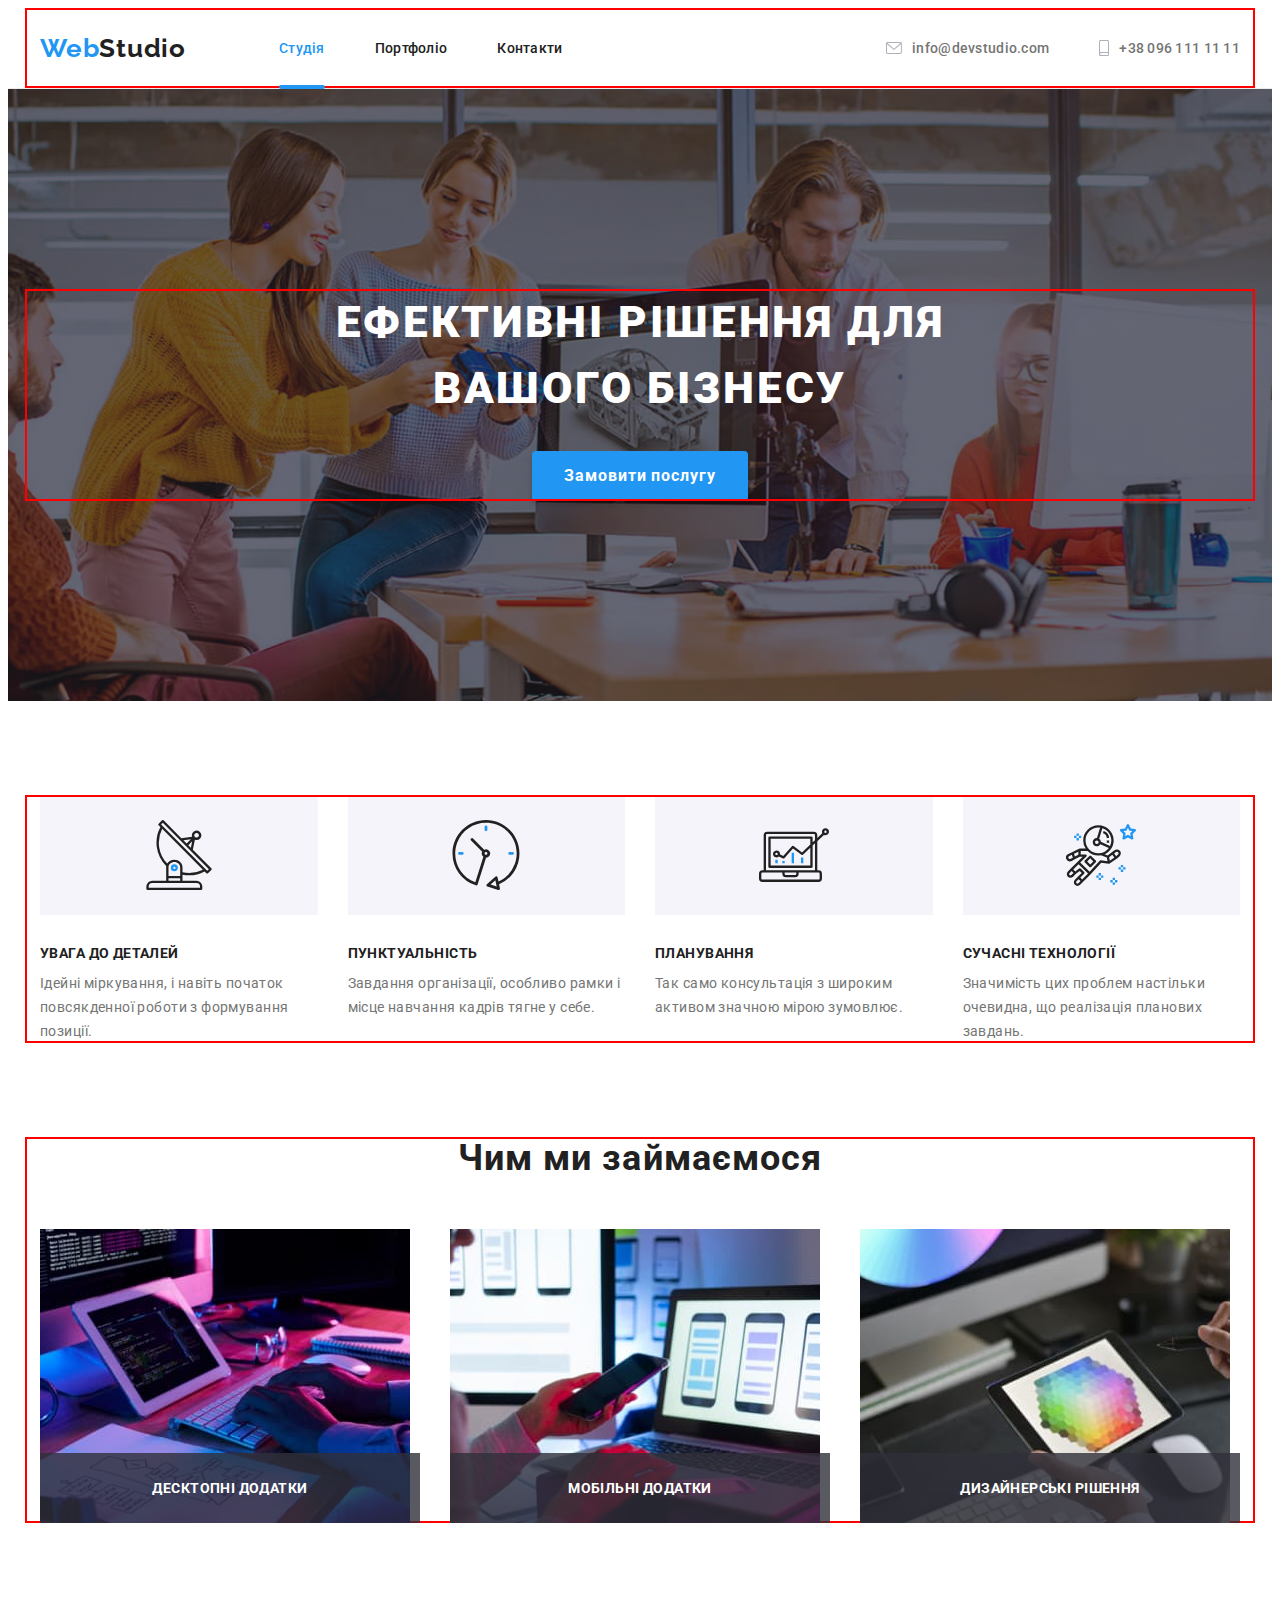
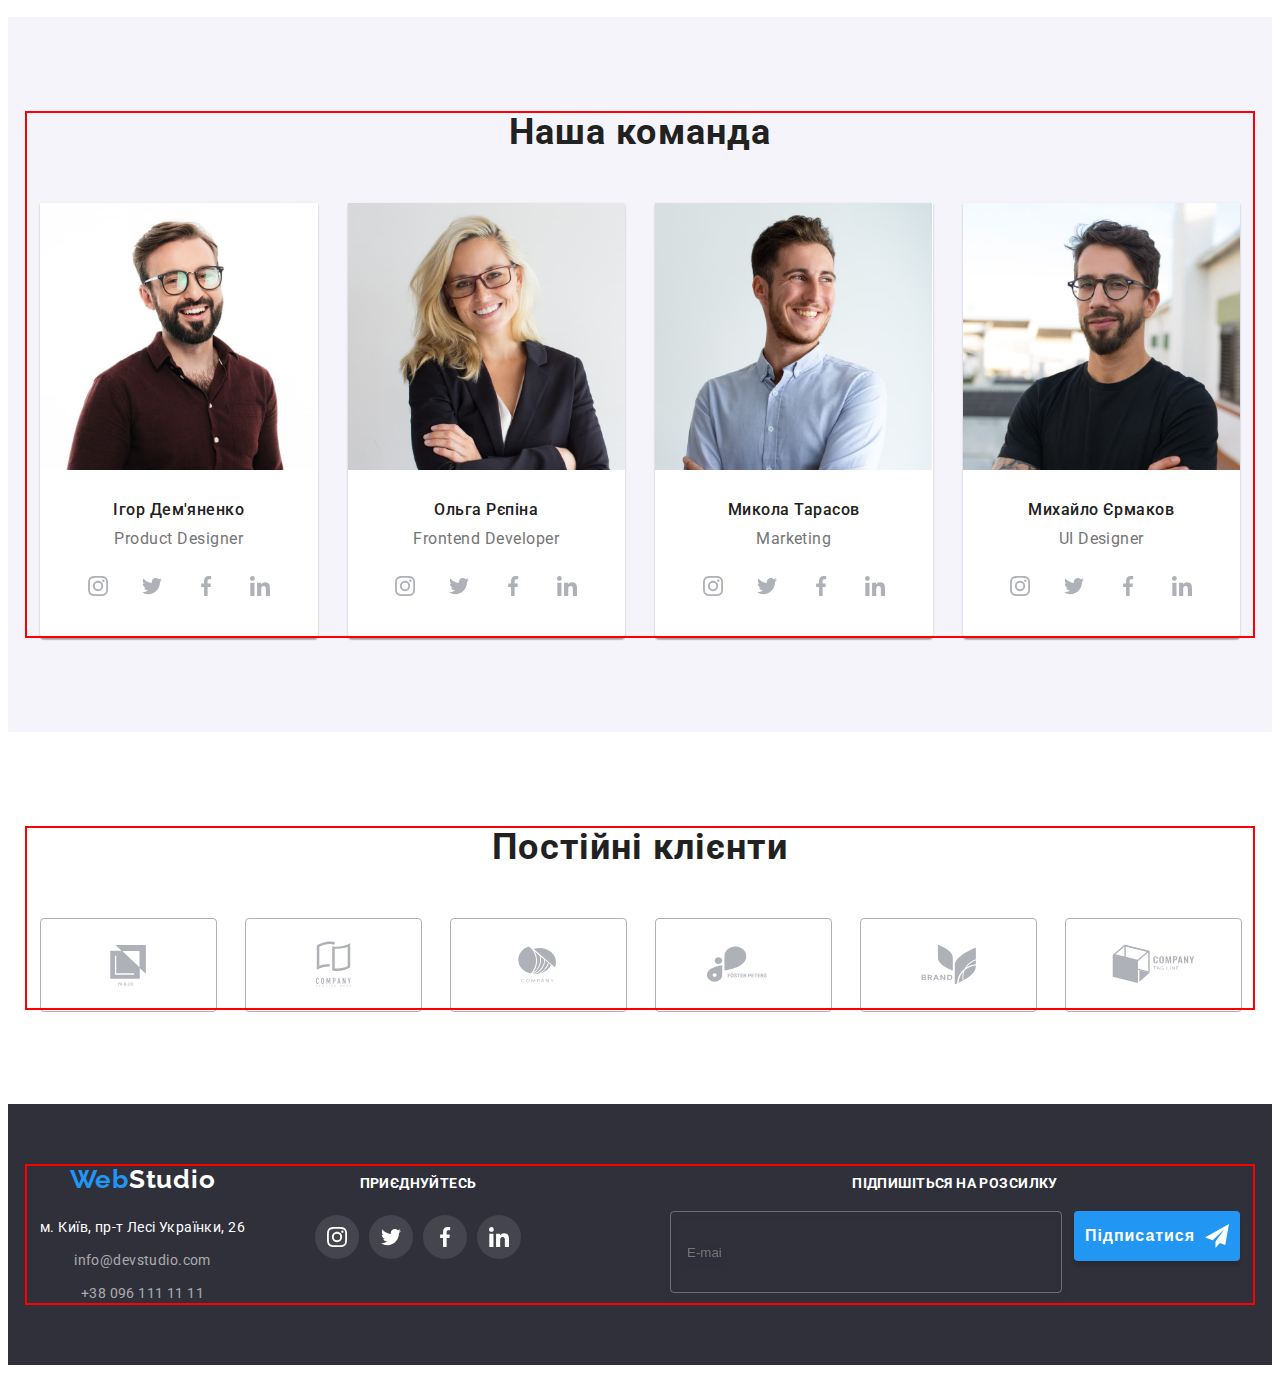
==== commit 6dce2b36: "без картинок" ====
--- a/index.html
+++ b/index.html
@@ -20,9 +20,14 @@
   <body>
     <header class="header">
       <div class="header__container container">
-      
+
         <a class="logo link" href="index.html" lang="en"><span class="logo__first-part">Web</span>Studio</a>
-        
+        <button type="button" class="mobile-menu__button-open" data-mobile-menu-open>
+          <svg width="40" height="40 ">
+          <use href="./img/icons.svg#icon-menu_40px" ></use>
+          </svg>
+        </button>
+
         <nav class="nav">
           <ul class="nav__list list">
             <li class="nav__item">
@@ -36,7 +41,7 @@
             </li>
           </ul>
         </nav>
-     
+
         <ul class="contacts list">
           <li>
             <a class="contacts__link link" href="mailto:info@devstudio.com" lang="en">
@@ -140,7 +145,7 @@
           <h2 class="team__title">Наша команда</h2>
           <ul class="team__list list set-flex">
             <li class="team__item set-flex-item">
-              <img src="./img/team/man_in_brown.jpg" alt="Чоловік у коричневій сорочці, в окулярах"  />
+              <img src="./img/team/man_in_brown.jpg" alt="Чоловік у коричневій сорочці, в окулярах" />
               <div class="team__card">
                 <h3 class="team__subtitle">Ігор Дем'яненко</h3>
                 <p class="team__text text" lang="en">Product Designer</p>
@@ -214,7 +219,7 @@
               </div>
             </li>
             <li class="team__item set-flex-item">
-              <img src="./img/team/man_in_white.jpg" alt="Чоловік у білій сорочці"  />
+              <img src="./img/team/man_in_white.jpg" alt="Чоловік у білій сорочці" />
               <div class="team__card">
                 <h3 class="team__subtitle">Микола Тарасов</h3>
                 <p class="team__text text" lang="en">Marketing</p>
@@ -329,61 +334,63 @@
         </div>
       </section>
     </main>
-    <!-- <footer class="footer">
+    <footer class="footer">
       <div class="container footer__group">
-        <div class="footer__contacts">
-          <a class="logo logo--light link" href="index.html" lang="en"><span class="logo__first-part">Web</span>Studio</a>
-          <address class="address">
-            <p class="address__text">м. Київ, пр-т Лесі Українки, 26</p>
-            <ul class="list">
-              <li class="address__item">
-                <a class="address__link link" href="mailto:info@devstudio.com" lang="en">info@devstudio.com</a>
+        <div class="footer__only-tablet-group">
+          <div class="footer__contacts">
+            <a class="logo logo--light link" href="index.html" lang="en"><span class="logo__first-part">Web</span>Studio</a>
+            <address class="address">
+              <p class="address__text">м. Київ, пр-т Лесі Українки, 26</p>
+              <ul class="list">
+                <li class="address__item">
+                  <a class="address__link link" href="mailto:info@devstudio.com" lang="en">info@devstudio.com</a>
+                </li>
+                <li class="address__item">
+                  <a class="address__link link" href="tel:+380961111111">+38 096 111 11 11</a>
+                </li>
+              </ul>
+            </address>
+          </div>
+          <div class="footer__social">
+            <p class="footer__text text">Приєднуйтесь</p>
+            <ul class="social-icon social-icon--down list set-flex">
+              <li class="set-flex-item">
+                <a class="social-icon__link social-icon__link--down link" href="#">
+                  <svg width="20" height="20">
+                    <use href="./img/icons.svg#icon-instagram"></use>
+                  </svg>
+                </a>
               </li>
-              <li class="address__item">
-                <a class="address__link link" href="tel:+380961111111">+38 096 111 11 11</a>
+              <li class="set-flex-item">
+                <a class="social-icon__link social-icon__link--down link" href="#">
+                  <svg width="20" height="20">
+                    <use href="./img/icons.svg#icon-twitter"></use>
+                  </svg>
+                </a>
+              </li>
+              <li class="set-flex-item">
+                <a class="social-icon__link social-icon__link--down link" href="#">
+                  <svg width="20" height="20">
+                    <use href="./img/icons.svg#icon-facebook"></use>
+                  </svg>
+                </a>
+              </li>
+              <li class="set-flex-item">
+                <a class="social-icon__link social-icon__link--down link" href="#">
+                  <svg width="20" height="20">
+                    <use href="./img/icons.svg#icon-linkedin"></use>
+                  </svg>
+                </a>
               </li>
             </ul>
-          </address>
-        </div>
-        <div class="footer__social">
-          <p class="footer__text text">Приєднуйтесь</p>
-          <ul class="social-icon social-icon--down list set-flex">
-            <li class="set-flex-item">
-              <a class="social-icon__link social-icon__link--down link" href="#">
-                <svg width="20" height="20">
-                  <use href="./img/icons.svg#icon-instagram"></use>
-                </svg>
-              </a>
-            </li>
-            <li class="set-flex-item">
-              <a class="social-icon__link social-icon__link--down link" href="#">
-                <svg width="20" height="20">
-                  <use href="./img/icons.svg#icon-twitter"></use>
-                </svg>
-              </a>
-            </li>
-            <li class="set-flex-item">
-              <a class="social-icon__link social-icon__link--down link" href="#">
-                <svg width="20" height="20">
-                  <use href="./img/icons.svg#icon-facebook"></use>
-                </svg>
-              </a>
-            </li>
-            <li class="set-flex-item">
-              <a class="social-icon__link social-icon__link--down link" href="#">
-                <svg width="20" height="20">
-                  <use href="./img/icons.svg#icon-linkedin"></use>
-                </svg>
-              </a>
-            </li>
-          </ul>
+          </div>
         </div>
         <div class="newsletter-form">
           <strong class="newsletter-form__title">Підпишіться на розсилку</strong>
           <form class="newsletter-form__form" autocomplete="on">
-              <label class="newsletter-form__field">
-                <input class="newsletter-form__input" type="email" name="email" placeholder="E-mai" required />
-              </label>
+            <label class="newsletter-form__field">
+              <input class="newsletter-form__input" type="email" name="email" placeholder="E-mai" required />
+            </label>
             <button class="form-button form-button--footer" type="submit">
               <span>Підписатися</span>
               <svg width="24" height="24">
@@ -393,9 +400,10 @@
           </form>
         </div>
       </div>
-    </footer> -->
-    <!-- Modal window -->
-    <!-- <div class="backdrop is-hidden" data-modal>
+    </footer>
+    <!-- MODAL WINDOW -->
+<!-- register-form -->
+    <div class="backdrop is-hidden" data-modal>
       <div class="modal">
         <button class="modal__button" type="button" data-modal-close>
           <svg width="11" height="11">
@@ -442,7 +450,35 @@
           <button class="form-button" type="submit">Відправити</button>
         </form>
       </div>
-    </div> -->
+    </div>
+<!-- mobile-menu -->
+    <div class="backdrop is-hidden" data-mobile-menu>
+      <div class="mobile-menu">
+        <button class="mobile-menu__button-close" type="button" data-mobile-menu-close>
+          <svg width="11" height="11">
+            <use href="./img/icons.svg#icon-Vector"></use>
+          </svg>
+        </button>
+        <ul  class=" mobile-menu__nav list">
+          <li class="mobile-menu__nav-item current"><a class=" link" href="./index.html">Студія</a> </li>
+          <li class="mobile-menu__nav-item"><a class=" link" href="./portfolio.html">Портфоліо</a> </li>
+          <li class="mobile-menu__nav-item"><a class=" link" href="#">Контакти</a> </li>
+        </ul>
+        <div class="mobile-menu__group">
+          <ul class="mobile-menu__contact list">
+            <li class="mobile-menu__contact-item"><a class="link" href="tel:+38 096 111 11 11">+38 096 111 11 11</a></li>
+            <li class="mobile-menu__contact-item"><a class="link" href="mailto:info@devstudio.com">info@devstudio.com</a></li>
+          </ul>
+          <ul class="mobile-menu__social list">
+            <li class="mobile-menu__social-item"><a class="link" href="">Instagram</a></li>
+            <li class="mobile-menu__social-item"><a class="link" href="">Twitter</a></li>
+            <li class="mobile-menu__social-item"><a class="link" href="">Facebook</a></li>
+            <li class="mobile-menu__social-item"><a class="link" href="">LinkedIn</a></li>
+          </ul>
+        </div>
+      </div>
+    </div>
+    <script src="./js/mobile-menu.js"></script>
     <script src="./js/modal.js"></script>
   </body>
 </html>
--- a/css/main.min.css
+++ b/css/main.min.css
@@ -1 +1 @@
-:root{--main-font: Roboto, sans-serif;--secondary-font: Raleway, sans-serif;--main-txt-cl: #212121;--dark-txt-cl: #757575;--ligh-txt-cl: #ffffff;--ligt-txt-cl-60: rgba(255, 255, 255, 0.6);--accent-txt-cl: #2196f3;--main-bg-cl: #ffffff;--dark-bg-cl: #2f303a;--ligt-bg-cl: #f5f4fa;--accent-bg-cl: #2196f3;--icons-bg-dark-cl: rgba(255, 255, 255, 0.1);--icons-cl: #afb1b8;--border-cl: #ececec;--border-card-cl: #eeeeee;--items: 3;--indent: 30px}.visually-hidden{position:absolute;width:1px;height:1px;margin:-1px;border:0;padding:0;white-space:nowrap;-webkit-clip-path:inset(100%);clip-path:inset(100%);clip:rect(0 0 0 0);overflow:hidden}.link{text-decoration:none;color:currentColor}.list{list-style:none}ul{margin:0;padding:0}h1,h2,h3,h4,h5,h6,p{margin:0}img{display:block;max-width:100%;height:auto}.set-flex{display:-webkit-box;display:-ms-flexbox;display:flex;-ms-flex-wrap:wrap;flex-wrap:wrap;gap:var(--indent)}.set-flex-item{-ms-flex-preferred-size:calc((100% - var(--indent)*(var(--items) - 1))/var(--items));flex-basis:calc((100% - var(--indent)*(var(--items) - 1))/var(--items))}body{font-family:var(--main-font);color:var(--main-txt-cl);background-color:var(--main-bg-cl)}.text{font-weight:400;font-size:14px;line-height:1.7142857143;letter-spacing:.03em;color:var(--dark-txt-cl)}.container{max-width:480px;padding-left:15px;padding-right:15px;margin-left:auto;margin-right:auto;outline:2px solid red;outline-offset:-2px}@media screen and (min-width: 768px){.container{max-width:768px}}@media screen and (min-width: 1200px){.container{max-width:1200px}}.header{border-bottom:1px solid var(--border-cl)}.header__container{display:-webkit-box;display:-ms-flexbox;display:flex;-webkit-box-align:center;-ms-flex-align:center;align-items:center}.nav{display:none}@media screen and (min-width: 769px){.nav{display:block;margin-right:auto}}.nav__list{display:-webkit-box;display:-ms-flexbox;display:flex;gap:50px}.nav__item{position:relative}.nav__link{font-weight:500;font-size:14px;line-height:1.1428571429;letter-spacing:.02em;padding-top:32px;padding-bottom:32px;display:block;-webkit-transition-property:color;transition-property:color;-webkit-transition-duration:250ms;transition-duration:250ms;-webkit-transition-timing-function:cubic-bezier(0.4, 0, 0.2, 1);transition-timing-function:cubic-bezier(0.4, 0, 0.2, 1)}.nav__link:focus,.nav__link:hover{color:var(--accent-txt-cl)}.nav__link.current{color:var(--accent-txt-cl)}.nav__link.current::after{display:inline-block;position:absolute;content:" ";width:100%;height:4px;left:0;bottom:-1px;background-color:var(--accent-bg-cl);border-radius:2px}.contacts{display:block}@media screen and (min-width: 1200px){.contacts{display:-webkit-box;display:-ms-flexbox;display:flex;gap:50px}}.contacts__link{display:none}@media screen and (min-width: 768px){.contacts__link{font-weight:500;font-size:14px;line-height:1.1428571429;letter-spacing:.02em;padding-top:5px;padding-bottom:5px;color:var(--dark-txt-cl);fill:var(--icons-cl);display:-webkit-box;display:-ms-flexbox;display:flex;-webkit-box-align:center;-ms-flex-align:center;align-items:center;gap:10px;-webkit-transition-property:color,fill;transition-property:color,fill;-webkit-transition-duration:250ms;transition-duration:250ms;-webkit-transition-timing-function:cubic-bezier(0.4, 0, 0.2, 1);transition-timing-function:cubic-bezier(0.4, 0, 0.2, 1)}.contacts__link:hover,.contacts__link:focus{color:var(--accent-txt-cl);fill:var(--accent-bg-cl)}}@media screen and (min-width: 1200px){.contacts__link{padding-top:32px;padding-bottom:32px}}.hero{max-width:1600px;margin-left:auto;margin-right:auto;background-color:var(--dark-bg-cl);padding-top:118px;padding-bottom:118px;background-image:-webkit-gradient(linear, left top, right top, from(rgba(47, 48, 58, 0.4)), to(rgba(47, 48, 58, 0.4))),url(../img/background/backgroundimg.jpg);background-image:linear-gradient(to right, rgba(47, 48, 58, 0.4), rgba(47, 48, 58, 0.4)),url(../img/background/backgroundimg.jpg);background-position:center;background-repeat:no-repeat;background-size:cover}@media screen and (min-width: 1200px){.hero{padding-top:200px;padding-bottom:200px}}.hero__title{font-weight:900;font-size:26px;line-height:1.6153846154;text-align:center;letter-spacing:.06em;text-transform:uppercase;width:360px;margin-left:auto;margin-right:auto;color:var(--ligh-txt-cl)}@media screen and (min-width: 1200px){.hero__title{width:696px;font-size:44px;line-height:1.5}}.hero__button{font-family:inherit;font-weight:700;font-size:16px;line-height:1.875;display:block;letter-spacing:.06em;width:216px;height:50px;margin-top:30px;margin-left:auto;margin-right:auto;text-align:center;color:var(--ligh-txt-cl);background-color:var(--accent-bg-cl);cursor:pointer;-webkit-box-shadow:0px 4px 4px rgba(0,0,0,.15);box-shadow:0px 4px 4px rgba(0,0,0,.15);border-radius:4px;border:none}.benefits{padding-top:60px;padding-bottom:60px}@media screen and (min-width: 1200px){.benefits{padding-top:94px;padding-bottom:94px}}.benefits__list{--items: 1}@media screen and (min-width: 768px){.benefits__list{--items: 2}}@media screen and (min-width: 1200px){.benefits__list{--items: 4}}.benefits__img{height:120px;display:-webkit-box;display:-ms-flexbox;display:flex;-webkit-box-align:center;-ms-flex-align:center;align-items:center;-webkit-box-pack:center;-ms-flex-pack:center;justify-content:center;background-color:var(--ligt-bg-cl);margin-bottom:30px}.benefits__subtitle{font-weight:700;font-size:14px;line-height:1.1428571429;letter-spacing:.03em;text-transform:uppercase;margin-bottom:10px}.operation{display:none}@media screen and (min-width: 1200px){.operation{display:block;padding-bottom:94px}}.operation__title{font-weight:700;font-size:36px;line-height:1.1666666667;text-align:center;letter-spacing:.03em}.operation__list{margin-top:50px}.operation__item{position:relative}.operation__caption{display:-webkit-box;display:-ms-flexbox;display:flex;-webkit-box-pack:center;-ms-flex-pack:center;justify-content:center;-webkit-box-align:center;-ms-flex-align:center;align-items:center;font-weight:700;font-size:14px;line-height:1.1428571429;text-align:center;letter-spacing:.03em;text-transform:uppercase;color:var(--ligh-txt-cl);background:rgba(47,48,58,.8);width:100%;height:70px;position:absolute;bottom:0;left:0}.team{padding-top:60px;padding-bottom:60px;background-color:var(--ligt-bg-cl)}@media screen and (min-width: 1200px){.team{padding-top:94px;padding-bottom:94px}}.team__title{font-weight:700;font-size:28px;line-height:1.1428571429;text-align:center;letter-spacing:.03em}@media screen and (min-width: 1200px){.team__title{font-size:36px;line-height:1.1666666667}}.team__list{margin-top:30px;--items: 1}@media screen and (min-width: 768px){.team__list{--items: 2}}@media screen and (min-width: 1200px){.team__list{margin-top:50px;--items: 4}}.team__item{background-color:var(--main-bg-cl);-webkit-box-shadow:0px 1px 3px rgba(0,0,0,.12),0px 1px 1px rgba(0,0,0,.14),0px 2px 1px rgba(0,0,0,.2);box-shadow:0px 1px 3px rgba(0,0,0,.12),0px 1px 1px rgba(0,0,0,.14),0px 2px 1px rgba(0,0,0,.2);border-radius:0px 0px 4px 4px}.team__card{padding:30px 122px 24px 122px}@media screen and (min-width: 768px){.team__card{padding:30px 74px 24px 74px}}@media screen and (min-width: 1200px){.team__card{padding:30px 32px}}.team__subtitle{font-weight:500;font-size:16px;line-height:1.1875;text-align:center;letter-spacing:.03em}.team__text{font-weight:400;font-size:16px;line-height:1.1875;text-align:center;letter-spacing:.03em;margin-top:10px}.clients{padding-top:60px;padding-bottom:60px}@media screen and (min-width: 1200px){.clients{padding-top:94px;padding-bottom:94px}}.clients__title{font-weight:700;font-size:28px;line-height:1.1428571429;text-align:center;letter-spacing:.03em}@media screen and (min-width: 1200px){.clients__title{font-size:36px;line-height:1.1666666667}}.clients__list{margin-top:30px;--items: 2}@media screen and (min-width: 768px){.clients__list{--items: 3}}@media screen and (min-width: 1200px){.clients__list{margin-top:50px;--items: 6}}.clients__item{height:92px}.clients__link{display:-webkit-box;display:-ms-flexbox;display:flex;-webkit-box-align:center;-ms-flex-align:center;align-items:center;-webkit-box-pack:center;-ms-flex-pack:center;justify-content:center;border:1px solid var(--icons-cl);border-radius:4px;width:100%;height:100%;fill:var(--icons-cl);-webkit-transition-property:border-color,fill;transition-property:border-color,fill;-webkit-transition-duration:250ms;transition-duration:250ms;-webkit-transition-timing-function:cubic-bezier(0.4, 0, 0.2, 1);transition-timing-function:cubic-bezier(0.4, 0, 0.2, 1)}.clients__link:hover,.clients__link:focus{fill:var(--accent-bg-cl);border-color:var(--accent-bg-cl)}.footer{background-color:var(--dark-bg-cl);padding-top:60px;padding-bottom:60px}.footer__group{display:-webkit-box;display:-ms-flexbox;display:flex;-webkit-box-align:baseline;-ms-flex-align:baseline;align-items:baseline}.footer__contacts{margin-right:70px}.footer__text{font-weight:700;text-transform:uppercase;color:var(--ligh-txt-cl)}.register-form__title{display:block;-webkit-box-align:center;-ms-flex-align:center;align-items:center;margin-bottom:12px;font-style:normal;font-weight:700;font-size:20px;line-height:1.15;text-align:center;letter-spacing:.03em;color:var(--main-txt-cl)}.register-form__group{margin-bottom:20px}.register-form__field{display:block;position:relative}.register-form__field:not(:last-child){margin-bottom:10px}.register-form__label{display:block;font-style:normal;font-size:12px;line-height:1.1666666667;letter-spacing:.01em;margin-bottom:4px;color:#757575}.register-form__input{width:100%;height:40px;border:1px solid rgba(33,33,33,.2);border-radius:5px;font-size:24px;padding-left:42px;padding-right:42px;outline:rgba(0,0,0,0);-webkit-transition:border-color;transition:border-color;-webkit-transition-duration:250ms;transition-duration:250ms}.register-form__input:focus{border-color:var(--accent-bg-cl)}.register-form__icon{position:absolute;bottom:11px;left:12px;-webkit-transition:fill;transition:fill;-webkit-transition-duration:250ms;transition-duration:250ms}.register-form__input:focus+.register-form__icon{fill:var(--accent-bg-cl)}.register-form__massage{display:block;resize:none;width:100%;height:120px;border:1px solid rgba(33,33,33,.2);border-radius:5px;padding:12px 16px;outline:rgba(0,0,0,0);-webkit-transition:border-color;transition:border-color;-webkit-transition-duration:250ms;transition-duration:250ms}.register-form__massage:focus{border-color:var(--accent-bg-cl)}.register-form__massage::-webkit-input-placeholder{font-style:normal;font-weight:400;font-size:12px;line-height:1.1666666667;letter-spacing:.01em;color:rgba(117,117,117,.5)}.register-form__massage::-moz-placeholder{font-style:normal;font-weight:400;font-size:12px;line-height:1.1666666667;letter-spacing:.01em;color:rgba(117,117,117,.5)}.register-form__massage:-ms-input-placeholder{font-style:normal;font-weight:400;font-size:12px;line-height:1.1666666667;letter-spacing:.01em;color:rgba(117,117,117,.5)}.register-form__massage::-ms-input-placeholder{font-style:normal;font-weight:400;font-size:12px;line-height:1.1666666667;letter-spacing:.01em;color:rgba(117,117,117,.5)}.register-form__massage::placeholder{font-style:normal;font-weight:400;font-size:12px;line-height:1.1666666667;letter-spacing:.01em;color:rgba(117,117,117,.5)}.register-form__agreement{position:relative;display:-webkit-box;display:-ms-flexbox;display:flex;-webkit-box-align:center;-ms-flex-align:center;align-items:center;-webkit-box-pack:center;-ms-flex-pack:center;justify-content:center;margin-bottom:30px;gap:7px}.icon-check{opacity:0;-webkit-transition:opacity;transition:opacity;-webkit-transition-duration:250ms;transition-duration:250ms}.checkbox:checked+.register-form__agreement-icon .icon-check{opacity:1}.icon-uncheck{opacity:1;-webkit-transition:opacity,fill;transition:opacity,fill;-webkit-transition-duration:250ms;transition-duration:250ms}.checkbox:checked+.register-form__agreement-icon .icon-uncheck{opacity:0}.checkbox:focus+.register-form__agreement-icon .icon-uncheck{fill:var(--accent-bg-cl)}.checkbox:hover+.register-form__agreement-icon .icon-uncheck{fill:var(--accent-bg-cl)}.register-form__desc{-webkit-user-select:none;-moz-user-select:none;-ms-user-select:none;user-select:none;font-style:normal;font-weight:400;font-size:14px;line-height:1.7142857143;letter-spacing:.03em;color:var(--dark-txt-cl)}.register-form__link{color:var(--accent-txt-cl)}.newsletter-form{display:block;height:86px;margin-left:auto}.newsletter-form__title{display:block;font-weight:700;font-size:14px;line-height:1.1428571429;letter-spacing:.03em;text-transform:uppercase;color:var(--ligh-txt-cl)}.newsletter-form__form{display:-webkit-box;display:-ms-flexbox;display:flex;margin-top:20px}.newsletter-form__input{display:block;width:358px;height:50px;margin-right:12px;padding:15px 16px;color:var(--ligh-txt-cl);background-color:inherit;border:1px solid rgba(255,255,255,.3);-webkit-filter:drop-shadow(0px 4px 4px rgba(0, 0, 0, 0.15));filter:drop-shadow(0px 4px 4px rgba(0, 0, 0, 0.15));border-radius:4px;outline:rgba(0,0,0,0);-webkit-transition:border-color;transition:border-color;-webkit-transition-duration:250ms;transition-duration:250ms}.newsletter-form__input:focus{border-color:var(--accent-bg-cl)}.portfolio{padding-top:94px;padding-bottom:94px}.logo{font-family:var(--secondary-font);font-weight:700;font-size:24px;line-height:.8571428571;letter-spacing:.03em;margin-right:auto;padding:16px 0}@media screen and (min-width: 768){.logo{margin-right:93px;padding:24px 0;font-size:26px;line-height:1.1923076923}}.logo__first-part{color:var(--accent-bg-cl)}.logo--light{color:var(--ligh-txt-cl);margin-right:0;padding:0}.social-icon{margin-top:16px;width:206px;height:44px;--items: 4;--indent: 10px}.social-icon--down{margin-top:20px}.social-icon__link{display:-webkit-box;display:-ms-flexbox;display:flex;-webkit-box-align:center;-ms-flex-align:center;align-items:center;-webkit-box-pack:center;-ms-flex-pack:center;justify-content:center;width:100%;height:100%;border-radius:50%;fill:var(--icons-cl);-webkit-transition-property:background-color,fill;transition-property:background-color,fill;-webkit-transition-duration:250ms;transition-duration:250ms;-webkit-transition-timing-function:cubic-bezier(0.4, 0, 0.2, 1);transition-timing-function:cubic-bezier(0.4, 0, 0.2, 1)}.social-icon__link:hover,.social-icon__link:focus{background-color:var(--accent-bg-cl);fill:var(--main-bg-cl)}.social-icon__link--down{background-color:var(--icons-bg-dark-cl);fill:var(--ligh-txt-cl);-webkit-transition-property:background-color;transition-property:background-color;-webkit-transition-duration:250ms;transition-duration:250ms;-webkit-transition-timing-function:cubic-bezier(0.4, 0, 0.2, 1);transition-timing-function:cubic-bezier(0.4, 0, 0.2, 1)}.address{font-style:normal;margin-top:20px}.address__item{margin-top:9px}.address__text{font-weight:400;font-size:14px;line-height:1.7142857143;letter-spacing:.03em;color:var(--ligh-txt-cl)}.address__link{font-weight:400;font-size:14px;line-height:1.7142857143;letter-spacing:.03em;color:var(--ligt-txt-cl-60);-webkit-transition-property:color;transition-property:color;-webkit-transition-duration:250ms;transition-duration:250ms;-webkit-transition-timing-function:cubic-bezier(0.4, 0, 0.2, 1);transition-timing-function:cubic-bezier(0.4, 0, 0.2, 1)}.address__link:hover,.address__link:focus{color:var(--accent-txt-cl)}.backdrop{position:fixed;top:0;left:0;width:100%;height:100%;background-color:rgba(0,0,0,.2);-webkit-transition-property:opacity,visibility;transition-property:opacity,visibility;-webkit-transition-duration:500ms;transition-duration:500ms}.backdrop.is-hidden{opacity:0;pointer-events:none;visibility:hidden}.modal{width:528px;height:581px;background-color:var(--main-bg-cl);-webkit-box-shadow:0px 1px 3px rgba(0,0,0,.12),0px 1px 1px rgba(0,0,0,.14),0px 2px 1px rgba(0,0,0,.2);box-shadow:0px 1px 3px rgba(0,0,0,.12),0px 1px 1px rgba(0,0,0,.14),0px 2px 1px rgba(0,0,0,.2);border-radius:4px;position:absolute;top:50%;left:50%;-webkit-transform:translate(-50%, -50%);transform:translate(-50%, -50%);padding:40px 40px}.modal__button{position:absolute;top:8px;right:8px;width:30px;height:30px;cursor:pointer;border:1px solid rgba(0,0,0,.1);border-radius:50%;padding:0;background-color:var(--main-bg-cl);display:-webkit-box;display:-ms-flexbox;display:flex;-webkit-box-align:center;-ms-flex-align:center;align-items:center;-webkit-box-pack:center;-ms-flex-pack:center;justify-content:center}.modal__button:focus,.modal__button:hover{fill:var(--accent-bg-cl)}.form-button{display:-webkit-box;display:-ms-flexbox;display:flex;-webkit-box-align:center;-ms-flex-align:center;align-items:center;-webkit-box-pack:center;-ms-flex-pack:center;justify-content:center;cursor:pointer;font-weight:700;font-size:16px;line-height:1.875;letter-spacing:.06em;color:var(--ligh-txt-cl);margin:0 auto;width:200px;height:50px;border-color:rgba(0,0,0,0);background-color:var(--accent-bg-cl);-webkit-box-shadow:0px 4px 4px rgba(0,0,0,.15);box-shadow:0px 4px 4px rgba(0,0,0,.15);border-radius:4px;-webkit-transition:background-color;transition:background-color;-webkit-transition-duration:250ms;transition-duration:250ms}.form-button:hover,.form-button:focus{background-color:#188ce8}.form-button--footer{margin:0;gap:10px}.card__thumb{position:relative;overflow:hidden}.card__overlay{display:-webkit-box;display:-ms-flexbox;display:flex;-webkit-box-align:center;-ms-flex-align:center;align-items:center;-webkit-box-pack:center;-ms-flex-pack:center;justify-content:center;position:absolute;padding:0 24px;top:0;left:0;-webkit-transform:translateY(101%);transform:translateY(101%);background:rgba(33,150,243,.9);width:100%;height:100%;-webkit-transition-duration:250ms;transition-duration:250ms}.card__overlay-text{color:var(--ligh-txt-cl);font-size:18px;line-height:1.5555555556;letter-spacing:.03em}.card__link{display:block;-webkit-transition-property:-webkit-box-shadow;transition-property:-webkit-box-shadow;transition-property:box-shadow;transition-property:box-shadow, -webkit-box-shadow;-webkit-transition-duration:250ms;transition-duration:250ms;-webkit-transition-timing-function:cubic-bezier(0.4, 0, 0.2, 1);transition-timing-function:cubic-bezier(0.4, 0, 0.2, 1)}.card__link:hover,.card__link:focus{-webkit-box-shadow:0px 1px 1px rgba(0,0,0,.12),0px 4px 4px rgba(0,0,0,.06),1px 4px 6px rgba(0,0,0,.16);box-shadow:0px 1px 1px rgba(0,0,0,.12),0px 4px 4px rgba(0,0,0,.06),1px 4px 6px rgba(0,0,0,.16)}.card__link:hover .card__overlay,.card__link:focus .card__overlay{-webkit-transform:translateY(0);transform:translateY(0)}.portfolio__list{margin-top:50px;--items: 3}.card__title{border:1px solid var(--border-card-cl);border-top:none;padding:20px 24px}.card__subtitle{font-weight:700;font-size:18px;line-height:2;letter-spacing:.06em}.card__text{font-weight:400;font-size:16px;line-height:1.875;letter-spacing:.03em;color:var(--dark-txt-cl);margin-top:4px}.filter{display:-webkit-box;display:-ms-flexbox;display:flex;gap:8px;-webkit-box-pack:center;-ms-flex-pack:center;justify-content:center}.filter__button{font-weight:500;font-size:16px;line-height:1.625;text-align:center;letter-spacing:.03em;background:var(--ligt-bg-cl);border-radius:4px;border:none;font-family:inherit;cursor:pointer;padding:6px 22px;-webkit-transition-property:background-color,color,-webkit-box-shadow;transition-property:background-color,color,-webkit-box-shadow;transition-property:background-color,color,box-shadow;transition-property:background-color,color,box-shadow,-webkit-box-shadow;-webkit-transition-duration:250ms;transition-duration:250ms;-webkit-transition-timing-function:cubic-bezier(0.4, 0, 0.2, 1);transition-timing-function:cubic-bezier(0.4, 0, 0.2, 1)}.filter__button.active,.filter__button:hover,.filter__button:focus{background-color:var(--accent-bg-cl);color:var(--ligh-txt-cl);-webkit-box-shadow:0px 3px 1px rgba(0,0,0,.1),0px 1px 2px rgba(0,0,0,.08),0px 2px 2px rgba(0,0,0,.12);box-shadow:0px 3px 1px rgba(0,0,0,.1),0px 1px 2px rgba(0,0,0,.08),0px 2px 2px rgba(0,0,0,.12)}/*# sourceMappingURL=main.min.css.map */+:root{--main-font: Roboto, sans-serif;--secondary-font: Raleway, sans-serif;--main-txt-cl: #212121;--dark-txt-cl: #757575;--ligh-txt-cl: #ffffff;--ligt-txt-cl-60: rgba(255, 255, 255, 0.6);--accent-txt-cl: #2196f3;--main-bg-cl: #ffffff;--dark-bg-cl: #2f303a;--ligt-bg-cl: #f5f4fa;--accent-bg-cl: #2196f3;--icons-bg-dark-cl: rgba(255, 255, 255, 0.1);--icons-cl: #afb1b8;--border-cl: #ececec;--border-card-cl: #eeeeee;--items: 3;--indent: 30px}.visually-hidden{position:absolute;width:1px;height:1px;margin:-1px;border:0;padding:0;white-space:nowrap;-webkit-clip-path:inset(100%);clip-path:inset(100%);clip:rect(0 0 0 0);overflow:hidden}.link{text-decoration:none;color:currentColor}.list{list-style:none}ul{margin:0;padding:0}h1,h2,h3,h4,h5,h6,p{margin:0}img{display:block;max-width:100%;height:auto}.set-flex{display:-webkit-box;display:-ms-flexbox;display:flex;-ms-flex-wrap:wrap;flex-wrap:wrap;gap:var(--indent)}.set-flex-item{-ms-flex-preferred-size:calc((100% - var(--indent)*(var(--items) - 1))/var(--items));flex-basis:calc((100% - var(--indent)*(var(--items) - 1))/var(--items))}body{font-family:var(--main-font);color:var(--main-txt-cl);background-color:var(--main-bg-cl)}.text{font-weight:400;font-size:14px;line-height:1.7142857143;letter-spacing:.03em;color:var(--dark-txt-cl)}.container{max-width:480px;padding-left:15px;padding-right:15px;margin-left:auto;margin-right:auto;outline:2px solid red;outline-offset:-2px}@media screen and (min-width: 768px){.container{max-width:768px}}@media screen and (min-width: 1200px){.container{max-width:1200px}}.header{border-bottom:1px solid var(--border-cl)}.header__container{display:-webkit-box;display:-ms-flexbox;display:flex;-webkit-box-align:center;-ms-flex-align:center;align-items:center}.nav{display:none}@media screen and (min-width: 768px){.nav{display:block;margin-right:auto}}.nav__list{display:-webkit-box;display:-ms-flexbox;display:flex;gap:50px}.nav__item{position:relative}.nav__link{font-weight:500;font-size:14px;line-height:1.1428571429;letter-spacing:.02em;padding-top:32px;padding-bottom:32px;display:block;-webkit-transition-property:color;transition-property:color;-webkit-transition-duration:250ms;transition-duration:250ms;-webkit-transition-timing-function:cubic-bezier(0.4, 0, 0.2, 1);transition-timing-function:cubic-bezier(0.4, 0, 0.2, 1)}.nav__link:focus,.nav__link:hover{color:var(--accent-txt-cl)}.nav__link.current{color:var(--accent-txt-cl)}.nav__link.current::after{display:inline-block;position:absolute;content:" ";width:100%;height:4px;left:0;bottom:-1px;background-color:var(--accent-bg-cl);border-radius:2px}.contacts{display:block}@media screen and (min-width: 1200px){.contacts{display:-webkit-box;display:-ms-flexbox;display:flex;gap:50px}}.contacts__link{display:none}@media screen and (min-width: 768px){.contacts__link{font-weight:500;font-size:14px;line-height:1.1428571429;letter-spacing:.02em;padding-top:5px;padding-bottom:5px;color:var(--dark-txt-cl);fill:var(--icons-cl);display:-webkit-box;display:-ms-flexbox;display:flex;-webkit-box-align:center;-ms-flex-align:center;align-items:center;gap:10px;-webkit-transition-property:color,fill;transition-property:color,fill;-webkit-transition-duration:250ms;transition-duration:250ms;-webkit-transition-timing-function:cubic-bezier(0.4, 0, 0.2, 1);transition-timing-function:cubic-bezier(0.4, 0, 0.2, 1)}.contacts__link:hover,.contacts__link:focus{color:var(--accent-txt-cl);fill:var(--accent-bg-cl)}}@media screen and (min-width: 1200px){.contacts__link{padding-top:32px;padding-bottom:32px}}.hero{max-width:1600px;margin-left:auto;margin-right:auto;background-color:var(--dark-bg-cl);padding-top:118px;padding-bottom:118px;background-image:-webkit-gradient(linear, left top, right top, from(rgba(47, 48, 58, 0.4)), to(rgba(47, 48, 58, 0.4))),url(../img/background/backgroundimg.jpg);background-image:linear-gradient(to right, rgba(47, 48, 58, 0.4), rgba(47, 48, 58, 0.4)),url(../img/background/backgroundimg.jpg);background-position:center;background-repeat:no-repeat;background-size:cover}@media screen and (min-width: 1200px){.hero{padding-top:200px;padding-bottom:200px}}.hero__title{font-weight:900;text-align:center;letter-spacing:.06em;text-transform:uppercase;margin-left:auto;margin-right:auto;color:var(--ligh-txt-cl)}@media screen and (min-width: 480px){.hero__title{font-size:26px;line-height:1.6153846154;width:360px}}@media screen and (min-width: 1200px){.hero__title{width:696px;font-size:44px;line-height:1.5}}.hero__button{font-family:inherit;font-weight:700;font-size:16px;line-height:1.875;display:block;letter-spacing:.06em;width:216px;height:50px;margin-top:30px;margin-left:auto;margin-right:auto;text-align:center;color:var(--ligh-txt-cl);background-color:var(--accent-bg-cl);cursor:pointer;-webkit-box-shadow:0px 4px 4px rgba(0,0,0,.15);box-shadow:0px 4px 4px rgba(0,0,0,.15);border-radius:4px;border:none}.benefits{padding-top:60px;padding-bottom:60px}@media screen and (min-width: 1200px){.benefits{padding-top:94px;padding-bottom:94px}}.benefits__list{--items: 1}@media screen and (min-width: 768px){.benefits__list{--items: 2}}@media screen and (min-width: 1200px){.benefits__list{--items: 4}}.benefits__img{height:120px;display:-webkit-box;display:-ms-flexbox;display:flex;-webkit-box-align:center;-ms-flex-align:center;align-items:center;-webkit-box-pack:center;-ms-flex-pack:center;justify-content:center;background-color:var(--ligt-bg-cl);margin-bottom:30px}.benefits__subtitle{font-weight:700;font-size:14px;line-height:1.1428571429;letter-spacing:.03em;text-transform:uppercase;margin-bottom:10px}.operation{display:none}@media screen and (min-width: 1200px){.operation{display:block;padding-bottom:94px}}.operation__title{font-weight:700;font-size:36px;line-height:1.1666666667;text-align:center;letter-spacing:.03em}.operation__list{margin-top:50px}.operation__item{position:relative}.operation__caption{display:-webkit-box;display:-ms-flexbox;display:flex;-webkit-box-pack:center;-ms-flex-pack:center;justify-content:center;-webkit-box-align:center;-ms-flex-align:center;align-items:center;font-weight:700;font-size:14px;line-height:1.1428571429;text-align:center;letter-spacing:.03em;text-transform:uppercase;color:var(--ligh-txt-cl);background:rgba(47,48,58,.8);width:100%;height:70px;position:absolute;bottom:0;left:0}.team{padding-top:60px;padding-bottom:60px;background-color:var(--ligt-bg-cl)}@media screen and (min-width: 1200px){.team{padding-top:94px;padding-bottom:94px}}.team__title{font-weight:700;font-size:28px;line-height:1.1428571429;text-align:center;letter-spacing:.03em}@media screen and (min-width: 1200px){.team__title{font-size:36px;line-height:1.1666666667}}.team__list{margin-top:30px;--items: 1}@media screen and (min-width: 768px){.team__list{--items: 2}}@media screen and (min-width: 1200px){.team__list{margin-top:50px;--items: 4}}.team__item{background-color:var(--main-bg-cl);-webkit-box-shadow:0px 1px 3px rgba(0,0,0,.12),0px 1px 1px rgba(0,0,0,.14),0px 2px 1px rgba(0,0,0,.2);box-shadow:0px 1px 3px rgba(0,0,0,.12),0px 1px 1px rgba(0,0,0,.14),0px 2px 1px rgba(0,0,0,.2);border-radius:0px 0px 4px 4px}.team__card{padding:30px 32px}@media screen and (min-width: 480px){.team__card{padding:30px 122px 24px 122px}}@media screen and (min-width: 768px){.team__card{padding:30px 74px 24px 74px}}@media screen and (min-width: 1200px){.team__card{padding:30px 32px}}.team__subtitle{font-weight:500;font-size:16px;line-height:1.1875;text-align:center;letter-spacing:.03em}.team__text{font-weight:400;font-size:16px;line-height:1.1875;text-align:center;letter-spacing:.03em;margin-top:10px}.clients{padding-top:60px;padding-bottom:60px}@media screen and (min-width: 1200px){.clients{padding-top:94px;padding-bottom:94px}}.clients__title{font-weight:700;font-size:28px;line-height:1.1428571429;text-align:center;letter-spacing:.03em}@media screen and (min-width: 1200px){.clients__title{font-size:36px;line-height:1.1666666667}}.clients__list{margin-top:30px;--items: 2}@media screen and (min-width: 768px){.clients__list{--items: 3}}@media screen and (min-width: 1200px){.clients__list{margin-top:50px;--items: 6}}.clients__item{height:92px}.clients__link{display:-webkit-box;display:-ms-flexbox;display:flex;-webkit-box-align:center;-ms-flex-align:center;align-items:center;-webkit-box-pack:center;-ms-flex-pack:center;justify-content:center;border:1px solid var(--icons-cl);border-radius:4px;width:100%;height:100%;fill:var(--icons-cl);-webkit-transition-property:border-color,fill;transition-property:border-color,fill;-webkit-transition-duration:250ms;transition-duration:250ms;-webkit-transition-timing-function:cubic-bezier(0.4, 0, 0.2, 1);transition-timing-function:cubic-bezier(0.4, 0, 0.2, 1)}.clients__link:hover,.clients__link:focus{fill:var(--accent-bg-cl);border-color:var(--accent-bg-cl)}.footer{background-color:var(--dark-bg-cl);padding-top:60px;padding-bottom:60px}.footer__group{display:block;margin:0 auto}@media screen and (min-width: 1200px){.footer__group{display:-webkit-box;display:-ms-flexbox;display:flex;-webkit-box-align:baseline;-ms-flex-align:baseline;align-items:baseline}}@media screen and (min-width: 768px){.footer__only-tablet-group{display:-webkit-box;display:-ms-flexbox;display:flex;-webkit-box-align:baseline;-ms-flex-align:baseline;align-items:baseline}}.footer__contacts{text-align:center}@media screen and (min-width: 768px){.footer__contacts{margin-left:61px}}@media screen and (min-width: 1200px){.footer__contacts{margin-left:0;margin-right:70px}}.footer__social{width:206px;margin:60px auto 0 auto;text-align:center}@media screen and (min-width: 768px){.footer__social{margin:0 74px 0 auto}}@media screen and (min-width: 1200px){.footer__social{margin-right:0}}.footer__text{font-weight:700;text-transform:uppercase;color:var(--ligh-txt-cl)}.register-form__title{display:block;-webkit-box-align:center;-ms-flex-align:center;align-items:center;margin-bottom:12px;font-style:normal;font-weight:700;font-size:20px;line-height:1.15;text-align:center;letter-spacing:.03em;color:var(--main-txt-cl)}.register-form__group{margin-bottom:20px}.register-form__field{display:block;position:relative}.register-form__field:not(:last-child){margin-bottom:10px}.register-form__label{display:block;font-style:normal;font-size:12px;line-height:1.1666666667;letter-spacing:.01em;margin-bottom:4px;color:#757575}.register-form__input{width:100%;height:40px;border:1px solid rgba(33,33,33,.2);border-radius:5px;font-size:24px;padding-left:42px;padding-right:42px;outline:rgba(0,0,0,0);-webkit-transition:border-color;transition:border-color;-webkit-transition-duration:250ms;transition-duration:250ms}.register-form__input:focus{border-color:var(--accent-bg-cl)}.register-form__icon{position:absolute;bottom:11px;left:12px;-webkit-transition:fill;transition:fill;-webkit-transition-duration:250ms;transition-duration:250ms}.register-form__input:focus+.register-form__icon{fill:var(--accent-bg-cl)}.register-form__massage{display:block;resize:none;width:100%;height:120px;border:1px solid rgba(33,33,33,.2);border-radius:5px;padding:12px 16px;outline:rgba(0,0,0,0);-webkit-transition:border-color;transition:border-color;-webkit-transition-duration:250ms;transition-duration:250ms}.register-form__massage:focus{border-color:var(--accent-bg-cl)}.register-form__massage::-webkit-input-placeholder{font-style:normal;font-weight:400;font-size:12px;line-height:1.1666666667;letter-spacing:.01em;color:rgba(117,117,117,.5)}.register-form__massage::-moz-placeholder{font-style:normal;font-weight:400;font-size:12px;line-height:1.1666666667;letter-spacing:.01em;color:rgba(117,117,117,.5)}.register-form__massage:-ms-input-placeholder{font-style:normal;font-weight:400;font-size:12px;line-height:1.1666666667;letter-spacing:.01em;color:rgba(117,117,117,.5)}.register-form__massage::-ms-input-placeholder{font-style:normal;font-weight:400;font-size:12px;line-height:1.1666666667;letter-spacing:.01em;color:rgba(117,117,117,.5)}.register-form__massage::placeholder{font-style:normal;font-weight:400;font-size:12px;line-height:1.1666666667;letter-spacing:.01em;color:rgba(117,117,117,.5)}.register-form__agreement{position:relative;display:-webkit-box;display:-ms-flexbox;display:flex;-webkit-box-align:center;-ms-flex-align:center;align-items:center;-webkit-box-pack:center;-ms-flex-pack:center;justify-content:center;margin-bottom:30px;gap:7px}.icon-check{opacity:0;-webkit-transition:opacity;transition:opacity;-webkit-transition-duration:250ms;transition-duration:250ms}.checkbox:checked+.register-form__agreement-icon .icon-check{opacity:1}.icon-uncheck{opacity:1;-webkit-transition:opacity,fill;transition:opacity,fill;-webkit-transition-duration:250ms;transition-duration:250ms}.checkbox:checked+.register-form__agreement-icon .icon-uncheck{opacity:0}.checkbox:focus+.register-form__agreement-icon .icon-uncheck{fill:var(--accent-bg-cl)}.checkbox:hover+.register-form__agreement-icon .icon-uncheck{fill:var(--accent-bg-cl)}.register-form__desc{-webkit-user-select:none;-moz-user-select:none;-ms-user-select:none;user-select:none;font-style:normal;font-weight:400;font-size:12px;line-height:1.1666666667;letter-spacing:.03em;color:var(--dark-txt-cl)}@media screen and (min-width: 1200px){.register-form__desc{font-size:14px;line-height:1.7142857143}}.register-form__link{color:var(--accent-txt-cl)}.newsletter-form{margin-top:60px;text-align:center}@media screen and (min-width: 768px){.newsletter-form{width:450px;margin-left:auto;margin-right:auto}}@media screen and (min-width: 1200px){.newsletter-form{width:570px;height:86px;margin-top:0;margin-right:0}}.newsletter-form__title{display:block;font-weight:700;font-size:14px;line-height:1.1428571429;letter-spacing:.03em;text-transform:uppercase;color:var(--ligh-txt-cl)}.newsletter-form__form{display:block;margin-top:20px}@media screen and (min-width: 1200px){.newsletter-form__form{display:-webkit-box;display:-ms-flexbox;display:flex}}.newsletter-form__input{display:block;width:100%;height:50px;padding:15px 16px;color:var(--ligh-txt-cl);background-color:inherit;border:1px solid rgba(255,255,255,.3);-webkit-filter:drop-shadow(0px 4px 4px rgba(0, 0, 0, 0.15));filter:drop-shadow(0px 4px 4px rgba(0, 0, 0, 0.15));border-radius:4px;outline:rgba(0,0,0,0);-webkit-transition:border-color;transition:border-color;-webkit-transition-duration:250ms;transition-duration:250ms}@media screen and (min-width: 1200px){.newsletter-form__input{width:358px;margin-right:12px}}.newsletter-form__input:focus{border-color:var(--accent-bg-cl)}.portfolio{padding-top:60px;padding-bottom:60px}@media screen and (min-width: 1200px){.portfolio{padding-top:94px;padding-bottom:94px}}.mobile-menu{display:-webkit-box;display:-ms-flexbox;display:flex;-webkit-box-orient:vertical;-webkit-box-direction:normal;-ms-flex-direction:column;flex-direction:column;-webkit-box-pack:justify;-ms-flex-pack:justify;justify-content:space-between;position:absolute;top:0;right:0;width:100%;height:100%;padding:48px 40px;background-color:var(--main-bg-cl)}@media screen and (min-width: 480px){.mobile-menu{width:480px}}@media screen and (max-width: 350px){.mobile-menu{padding-right:15px}}.mobile-menu__button-open{border:none;background-color:rgba(0,0,0,0);cursor:pointer;padding:0;-webkit-transition:fill;transition:fill;-webkit-transition-duration:250ms;transition-duration:250ms}.mobile-menu__button-open:hover,.mobile-menu__button-open:focus{fill:var(--accent-bg-cl)}@media screen and (min-width: 768px){.mobile-menu__button-open{display:none}}.mobile-menu__button-close{position:absolute;top:10px;right:15px;width:40px;height:40px;padding:0;border:none;background-color:rgba(0,0,0,0);cursor:pointer;-webkit-transition:fill;transition:fill;-webkit-transition-duration:250ms;transition-duration:250ms}.mobile-menu__button-close:hover,.mobile-menu__button-close:focus{fill:var(--accent-bg-cl)}.mobile-menu__nav{font-weight:500;font-size:40px;line-height:1.175;letter-spacing:.02em}.mobile-menu__nav-item:not(:last-child){margin-bottom:32px}.mobile-menu__nav-item:hover,.mobile-menu__nav-item:focus{color:var(--accent-bg-cl)}.mobile-menu__nav-item.current{color:var(--accent-bg-cl)}.mobile-menu__contact{margin-bottom:64px;font-family:"Roboto";font-style:normal;font-weight:500;font-size:24px;line-height:1.1666666667;letter-spacing:.02em;color:var(--dark-txt-cl)}.mobile-menu__contact-item{-webkit-transition:color,font-size,line-height;transition:color,font-size,line-height;-webkit-transition-duration:250ms;transition-duration:250ms}.mobile-menu__contact-item:not(:last-child){margin-bottom:32px}.mobile-menu__contact-item:hover,.mobile-menu__contact-item:focus{color:var(--accent-bg-cl)}@media screen and (min-width: 480px){.mobile-menu__contact-item:hover,.mobile-menu__contact-item:focus{font-size:34px;line-height:1.1764705882}}.mobile-menu__social{display:-webkit-box;display:-ms-flexbox;display:flex;-ms-flex-wrap:wrap;flex-wrap:wrap;color:var(--accent-bg-cl)}.mobile-menu__social-item{font-weight:500;font-size:18px;line-height:1.2222222222;letter-spacing:.02em}.mobile-menu__social-item:not(:last-child){padding-right:10px;border-right:1px solid rgba(33,33,33,.2)}.mobile-menu__social-item:not(:first-child){padding-left:10px}@media screen and (max-width: 445px){.mobile-menu__social-item{font-size:12px}}.logo{font-family:var(--secondary-font);font-weight:700;font-size:24px;line-height:.8571428571;letter-spacing:.03em;margin-right:auto;padding:16px 0}@media screen and (min-width: 1200px){.logo{margin-right:93px;padding:24px 0;font-size:26px;line-height:1.1923076923}}.logo__first-part{color:var(--accent-bg-cl)}.logo--light{color:var(--ligh-txt-cl);margin-right:0;padding:0}.social-icon{margin-top:16px;width:206px;height:44px;--items: 4;--indent: 10px;margin-left:auto;margin-right:auto}.social-icon--down{margin-top:20px}.social-icon__link{display:-webkit-box;display:-ms-flexbox;display:flex;-webkit-box-align:center;-ms-flex-align:center;align-items:center;-webkit-box-pack:center;-ms-flex-pack:center;justify-content:center;width:100%;height:100%;border-radius:50%;fill:var(--icons-cl);-webkit-transition-property:background-color,fill;transition-property:background-color,fill;-webkit-transition-duration:250ms;transition-duration:250ms;-webkit-transition-timing-function:cubic-bezier(0.4, 0, 0.2, 1);transition-timing-function:cubic-bezier(0.4, 0, 0.2, 1)}.social-icon__link:hover,.social-icon__link:focus{background-color:var(--accent-bg-cl);fill:var(--main-bg-cl)}.social-icon__link--down{background-color:var(--icons-bg-dark-cl);fill:var(--ligh-txt-cl);-webkit-transition-property:background-color;transition-property:background-color;-webkit-transition-duration:250ms;transition-duration:250ms;-webkit-transition-timing-function:cubic-bezier(0.4, 0, 0.2, 1);transition-timing-function:cubic-bezier(0.4, 0, 0.2, 1)}.address{font-style:normal;margin-top:20px}.address__item{margin-top:9px}.address__text{font-weight:400;font-size:14px;line-height:1.7142857143;letter-spacing:.03em;color:var(--ligh-txt-cl)}.address__link{font-weight:400;font-size:14px;line-height:1.7142857143;letter-spacing:.03em;color:var(--ligt-txt-cl-60);-webkit-transition-property:color;transition-property:color;-webkit-transition-duration:250ms;transition-duration:250ms;-webkit-transition-timing-function:cubic-bezier(0.4, 0, 0.2, 1);transition-timing-function:cubic-bezier(0.4, 0, 0.2, 1)}.address__link:hover,.address__link:focus{color:var(--accent-txt-cl)}.backdrop{position:fixed;top:0;left:0;width:100%;height:100%;background-color:rgba(0,0,0,.2);-webkit-transition-property:opacity,visibility;transition-property:opacity,visibility;-webkit-transition-duration:500ms;transition-duration:500ms}.backdrop.is-hidden{opacity:0;pointer-events:none;visibility:hidden}.modal{width:100%;height:auto;background-color:var(--main-bg-cl);-webkit-box-shadow:0px 1px 3px rgba(0,0,0,.12),0px 1px 1px rgba(0,0,0,.14),0px 2px 1px rgba(0,0,0,.2);box-shadow:0px 1px 3px rgba(0,0,0,.12),0px 1px 1px rgba(0,0,0,.14),0px 2px 1px rgba(0,0,0,.2);border-radius:4px;position:absolute;top:50%;left:50%;-webkit-transform:translate(-50%, -50%);transform:translate(-50%, -50%);padding:40px 40px}@media screen and (min-width: 480px){.modal{width:450px}}@media screen and (min-width: 1200px){.modal{width:528px}}.modal__button{position:absolute;top:8px;right:8px;width:30px;height:30px;cursor:pointer;border:1px solid rgba(0,0,0,.1);border-radius:50%;padding:0;background-color:var(--main-bg-cl);display:-webkit-box;display:-ms-flexbox;display:flex;-webkit-box-align:center;-ms-flex-align:center;align-items:center;-webkit-box-pack:center;-ms-flex-pack:center;justify-content:center}.modal__button:focus,.modal__button:hover{fill:var(--accent-bg-cl)}.form-button{display:-webkit-box;display:-ms-flexbox;display:flex;-webkit-box-align:center;-ms-flex-align:center;align-items:center;-webkit-box-pack:center;-ms-flex-pack:center;justify-content:center;cursor:pointer;font-weight:700;font-size:16px;line-height:1.875;letter-spacing:.06em;color:var(--ligh-txt-cl);margin:0 auto;width:200px;height:50px;border-color:rgba(0,0,0,0);background-color:var(--accent-bg-cl);-webkit-box-shadow:0px 4px 4px rgba(0,0,0,.15);box-shadow:0px 4px 4px rgba(0,0,0,.15);border-radius:4px;-webkit-transition:background-color;transition:background-color;-webkit-transition-duration:250ms;transition-duration:250ms}.form-button:hover,.form-button:focus{background-color:#188ce8}.form-button--footer{margin:20px auto 0}@media screen and (min-width: 1200px){.form-button--footer{margin:0;gap:10px}}.card{display:-webkit-box;display:-ms-flexbox;display:flex;-webkit-box-pack:center;-ms-flex-pack:center;justify-content:center}.card__thumb{position:relative;overflow:hidden}.card__overlay{display:-webkit-box;display:-ms-flexbox;display:flex;-webkit-box-align:center;-ms-flex-align:center;align-items:center;-webkit-box-pack:center;-ms-flex-pack:center;justify-content:center;position:absolute;padding:0 24px;top:0;left:0;-webkit-transform:translateY(101%);transform:translateY(101%);background:rgba(33,150,243,.9);width:100%;height:100%;-webkit-transition-duration:250ms;transition-duration:250ms}.card__overlay-text{color:var(--ligh-txt-cl);font-size:18px;line-height:1.5555555556;letter-spacing:.03em}.card__link{display:-webkit-box;display:-ms-flexbox;display:flex;-webkit-box-orient:vertical;-webkit-box-direction:normal;-ms-flex-direction:column;flex-direction:column;-webkit-transition-property:-webkit-box-shadow;transition-property:-webkit-box-shadow;transition-property:box-shadow;transition-property:box-shadow, -webkit-box-shadow;-webkit-transition-duration:250ms;transition-duration:250ms;-webkit-transition-timing-function:cubic-bezier(0.4, 0, 0.2, 1);transition-timing-function:cubic-bezier(0.4, 0, 0.2, 1)}.card__link:hover,.card__link:focus{-webkit-box-shadow:0px 1px 1px rgba(0,0,0,.12),0px 4px 4px rgba(0,0,0,.06),1px 4px 6px rgba(0,0,0,.16);box-shadow:0px 1px 1px rgba(0,0,0,.12),0px 4px 4px rgba(0,0,0,.06),1px 4px 6px rgba(0,0,0,.16)}.card__link:hover .card__overlay,.card__link:focus .card__overlay{-webkit-transform:translateY(0);transform:translateY(0)}.portfolio__list{margin-top:40px;--items: 1}@media screen and (min-width: 768px){.portfolio__list{margin-top:30px;--items: 2}}@media screen and (min-width: 1200px){.portfolio__list{margin-top:50px;--items: 3}}.card__title{-webkit-box-flex:1;-ms-flex-positive:1;flex-grow:1;border:1px solid var(--border-card-cl);border-top:none;padding:20px 24px}.card__subtitle{font-weight:700;font-size:18px;line-height:2;letter-spacing:.06em}.card__text{font-weight:400;font-size:16px;line-height:1.875;letter-spacing:.03em;color:var(--dark-txt-cl);margin-top:4px}.filter{display:-webkit-box;display:-ms-flexbox;display:flex;-ms-flex-wrap:wrap;flex-wrap:wrap;gap:8px}@media screen and (min-width: 768px){.filter{-webkit-box-pack:center;-ms-flex-pack:center;justify-content:center}}@media screen and (max-width: 767px){.filter__item:nth-child(3){margin-right:30px}}.filter__button{font-weight:500;font-size:16px;line-height:1.625;text-align:center;letter-spacing:.03em;background:var(--ligt-bg-cl);border-radius:4px;border:none;font-family:inherit;cursor:pointer;padding:6px 22px;-webkit-transition-property:background-color,color,-webkit-box-shadow;transition-property:background-color,color,-webkit-box-shadow;transition-property:background-color,color,box-shadow;transition-property:background-color,color,box-shadow,-webkit-box-shadow;-webkit-transition-duration:250ms;transition-duration:250ms;-webkit-transition-timing-function:cubic-bezier(0.4, 0, 0.2, 1);transition-timing-function:cubic-bezier(0.4, 0, 0.2, 1)}.filter__button.active,.filter__button:hover,.filter__button:focus{background-color:var(--accent-bg-cl);color:var(--ligh-txt-cl);-webkit-box-shadow:0px 3px 1px rgba(0,0,0,.1),0px 1px 2px rgba(0,0,0,.08),0px 2px 2px rgba(0,0,0,.12);box-shadow:0px 3px 1px rgba(0,0,0,.1),0px 1px 2px rgba(0,0,0,.08),0px 2px 2px rgba(0,0,0,.12)}/*# sourceMappingURL=main.min.css.map */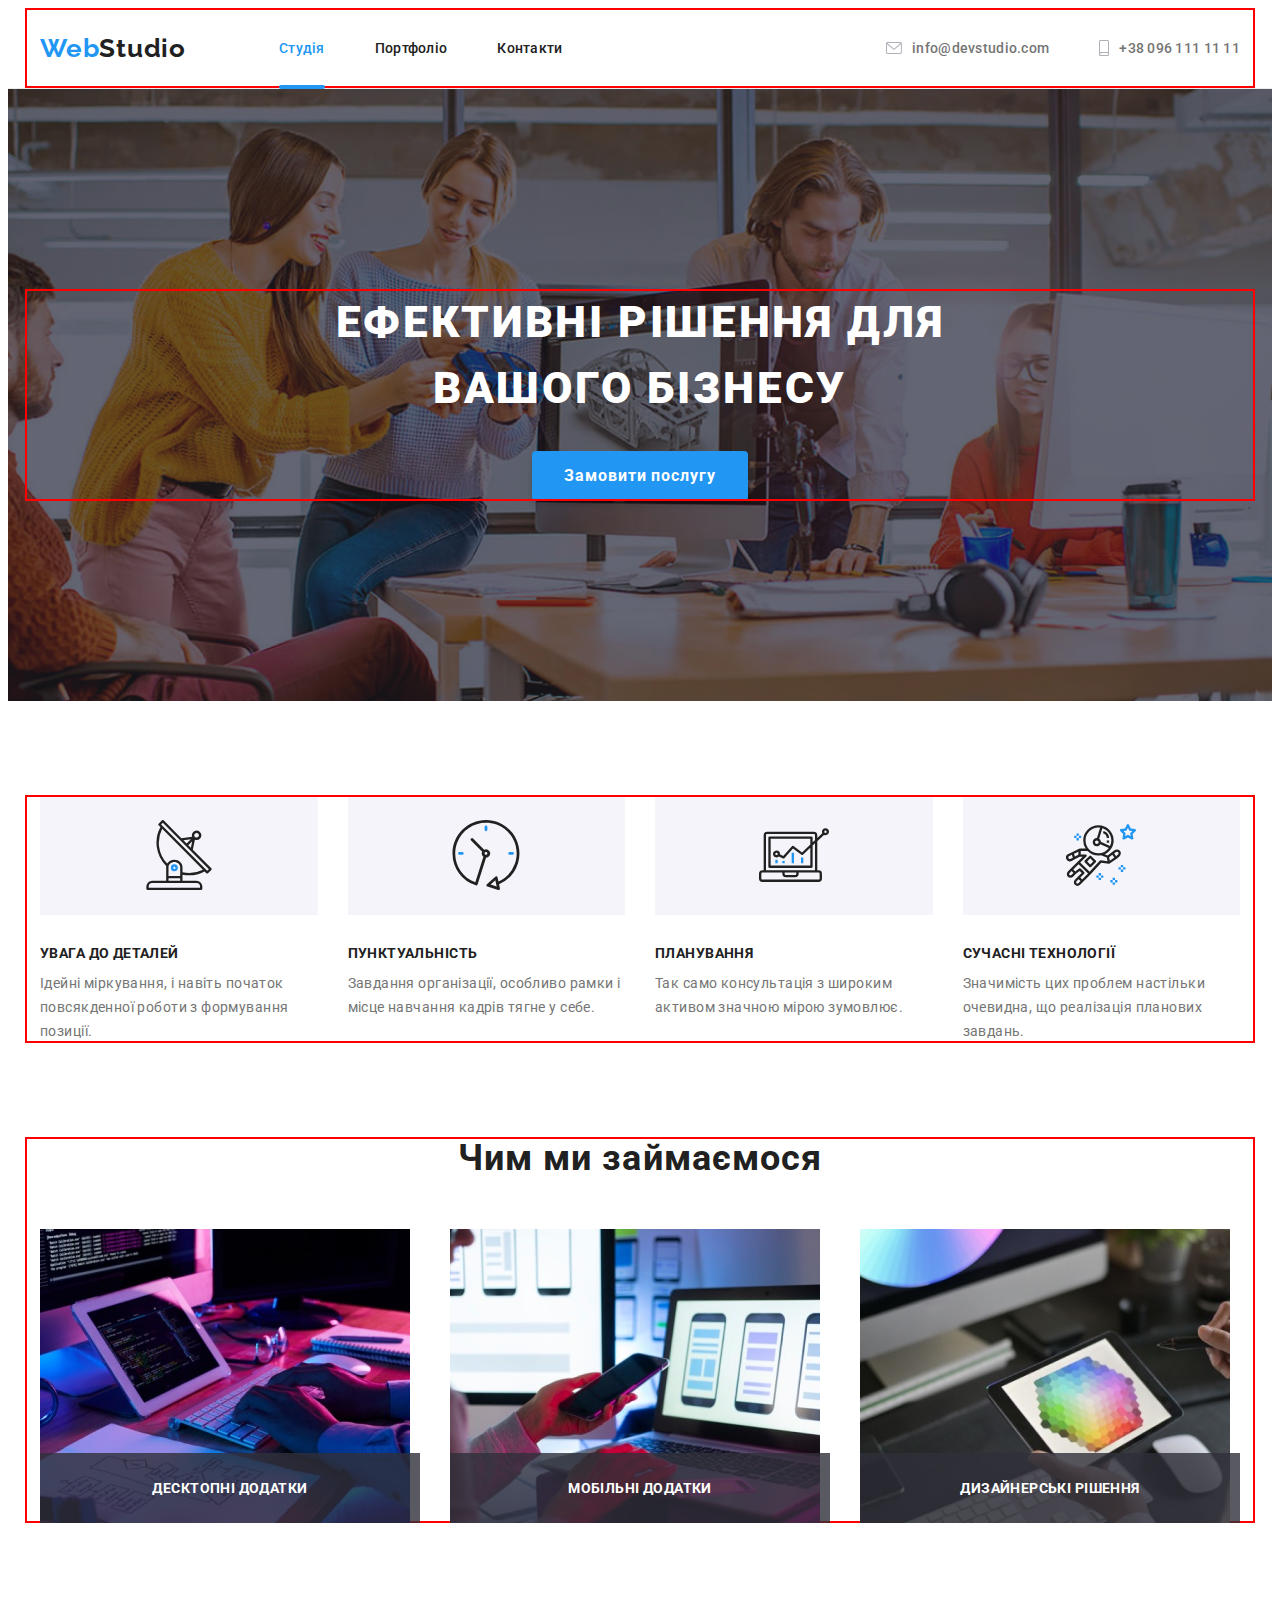
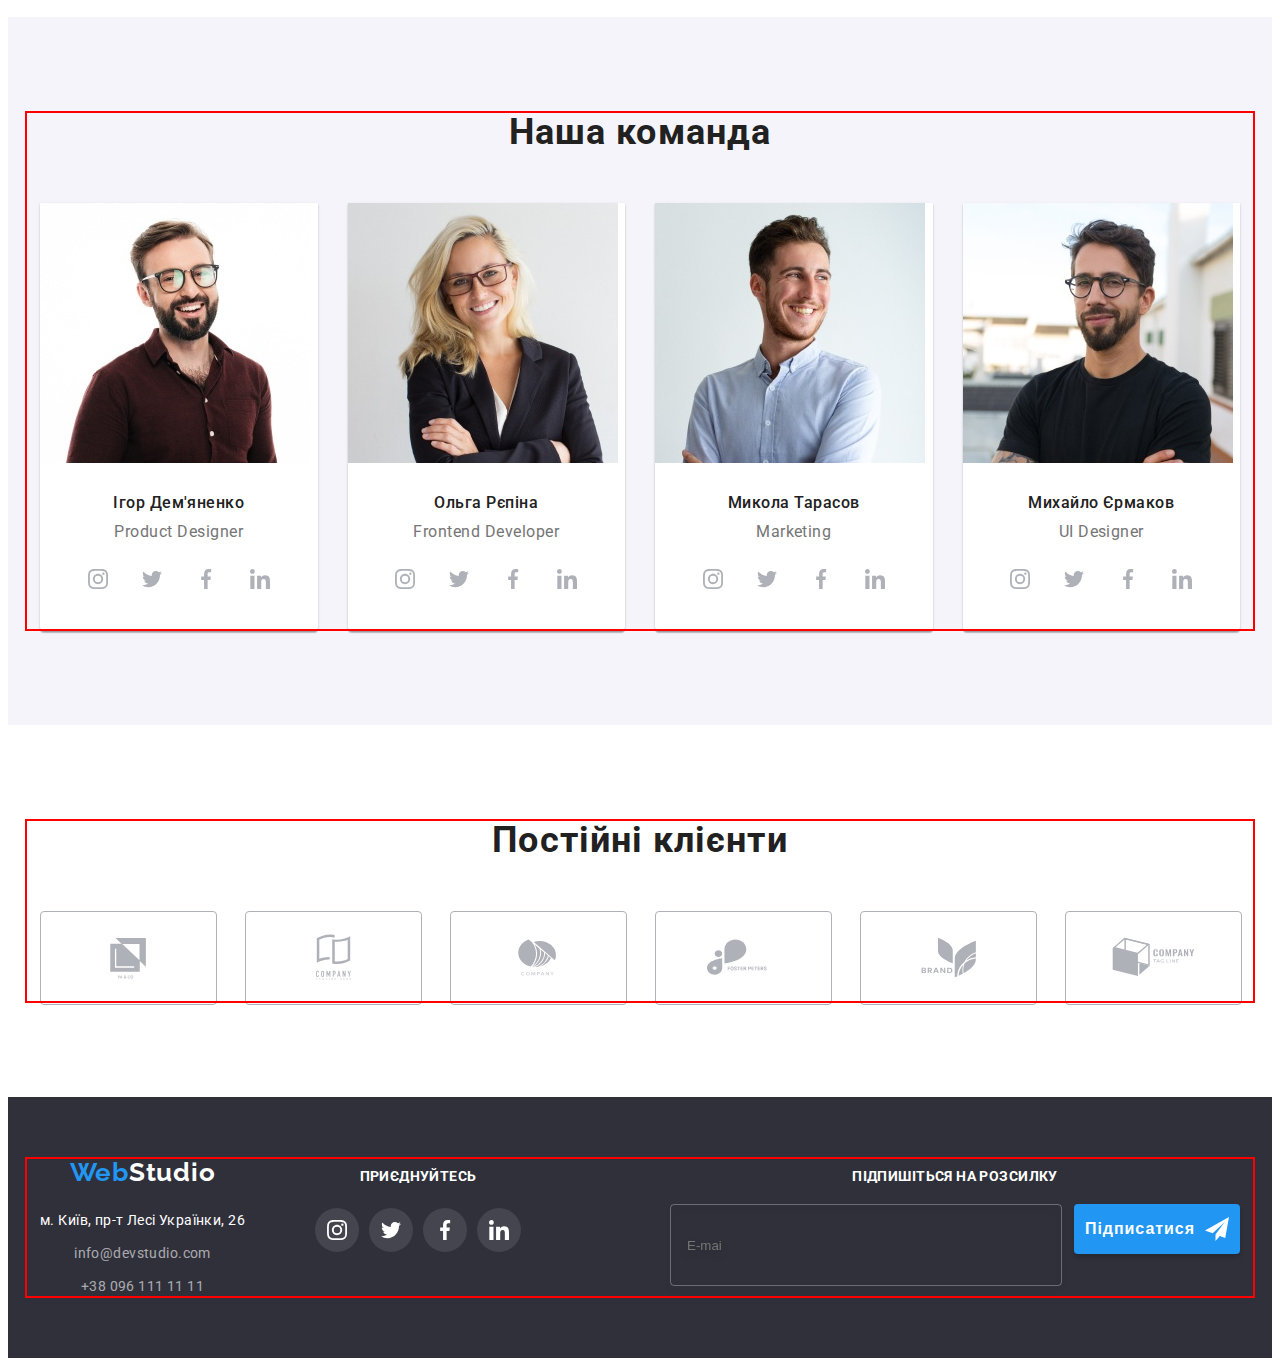
==== commit 0be1d13f: "Done" ====
--- a/index.html
+++ b/index.html
@@ -20,11 +20,10 @@
   <body>
     <header class="header">
       <div class="header__container container">
-
         <a class="logo link" href="index.html" lang="en"><span class="logo__first-part">Web</span>Studio</a>
         <button type="button" class="mobile-menu__button-open" data-mobile-menu-open>
           <svg width="40" height="40 ">
-          <use href="./img/icons.svg#icon-menu_40px" ></use>
+            <use href="./img/icons.svg#icon-menu_40px"></use>
           </svg>
         </button>
 
@@ -120,20 +119,29 @@
           <h2 class="operation__title">Чим ми займаємося</h2>
           <ul class="operation__list list set-flex">
             <li class="operation__item set-flex-item">
-              <img
-                src="./img/img.jpg"
-                alt="людина набирає код з клавіатури, перед нею монітор і планшет, поруч лежить шпаргалка"
-                width="370"
-                height="294"
-              />
+              <picture>
+                <source media="(min-width:1200px )" srcset="./img/img-op1-@1x.jpg 1x, ./img/img-op1-@2x.jpg 2x" />
+                <img
+                  src="./img/img-op1-@1x.jpg"
+                  alt="людина набирає код з клавіатури, перед нею монітор і планшет, поруч лежить шпаргалка"
+                  width="370"
+                  height="294"
+                />
+              </picture>
               <p class="operation__caption text">Десктопні додатки</p>
             </li>
             <li class="operation__item set-flex-item">
-              <img src="./img/img1.jpg" alt="людина працює на ноутбуці, тримаючи смартфон у руці" width="370" height="294" />
+              <picture>
+                <source media="(min-width:1200px )" srcset="./img/img-op2-@1x.jpg 1x, ./img/img-op2-@2x.jpg 2x" />
+                <img src="./img/img-op2-@1x.jpg" alt="людина працює на ноутбуці, тримаючи смартфон у руці" width="370" height="294" />
+              </picture>
               <p class="operation__caption text">Мобільні додатки</p>
             </li>
             <li class="operation__item set-flex-item">
-              <img src="./img/img2.jpg" alt="людина працює з палітрою кольорів у графічному планшеті" width="370" height="294" />
+              <picture>
+                <source media="(min-width:1200px )" srcset="./img/img-op3-@1x.jpg 1x, ./img/img-op3-@2x.jpg 2x" />
+                <img src="./img/img-op3-@1x.jpg" alt="людина працює з палітрою кольорів у графічному планшеті" width="370" height="294" />
+              </picture>
               <p class="operation__caption text">Дизайнерські рішення</p>
             </li>
           </ul>
@@ -145,7 +153,12 @@
           <h2 class="team__title">Наша команда</h2>
           <ul class="team__list list set-flex">
             <li class="team__item set-flex-item">
-              <img src="./img/team/man_in_brown.jpg" alt="Чоловік у коричневій сорочці, в окулярах" />
+              <picture>
+                <source media="(min-width:1200px )" srcset="./img/team/team1-ds-@1x.jpg 1x, ./img/team/team1-ds-@2x.jpg 2x" />
+                <source media="(min-width:768px )" srcset="./img/team/team1-tb-@1x.jpg 1x, ./img/team/team1-tb-@2x.jpg 2x" />
+                <source media="(max-width:767px )" srcset="./img/team/team1-mb-@1x.jpg 1x, ./img/team/team1-mb-@2x.jpg 2x" />
+                <img src="./img/team/team1-ds-@1x.jpg" alt="Чоловік у коричневій сорочці, в окулярах" />
+              </picture>
               <div class="team__card">
                 <h3 class="team__subtitle">Ігор Дем'яненко</h3>
                 <p class="team__text text" lang="en">Product Designer</p>
@@ -182,7 +195,13 @@
               </div>
             </li>
             <li class="team__item set-flex-item">
-              <img src="./img/team/woman.jpg" alt="Жінка блондинка, у чорному піджаку" />
+              <picture>
+                <source media="(min-width:1200px )" srcset="./img/team/team2-ds-@1x.jpg 1x, ./img/team/team2-ds-@2x.jpg 2x" />
+                <source media="(min-width:768px )" srcset="./img/team/team2-tb-@1x.jpg 1x, ./img/team/team2-tb-@2x.jpg 2x" />
+                <source media="(max-width:767px )" srcset="./img/team/team2-mb-@1x.jpg 1x, ./img/team/team2-mb-@2x.jpg 2x" />
+
+                <img src="./img/team/team2-ds-@1x.jpg" alt="Жінка блондинка, у чорному піджаку" />
+              </picture>
               <div class="team__card">
                 <h3 class="team__subtitle">Ольга Рєпіна</h3>
                 <p class="team__text text" lang="en">Frontend Developer</p>
@@ -219,7 +238,13 @@
               </div>
             </li>
             <li class="team__item set-flex-item">
-              <img src="./img/team/man_in_white.jpg" alt="Чоловік у білій сорочці" />
+              <picture>
+                <source media="(min-width:1200px )" srcset="./img/team/team3-ds-@1x.jpg 1x, ./img/team/team3-ds-@2x.jpg 2x" />
+                <source media="(min-width:768px )" srcset="./img/team/team3-tb-@1x.jpg 1x, ./img/team/team3-tb-@2x.jpg 2x" />
+                <source media="(max-width:767px )" srcset="./img/team/team3-mb-@1x.jpg 1x, ./img/team/team3-mb-@2x.jpg 2x" />
+
+                <img src="./img/team/team3-ds-@1x.jpg" alt="Чоловік у білій сорочці" />
+              </picture>
               <div class="team__card">
                 <h3 class="team__subtitle">Микола Тарасов</h3>
                 <p class="team__text text" lang="en">Marketing</p>
@@ -256,7 +281,13 @@
               </div>
             </li>
             <li class="team__item set-flex-item">
-              <img src="./img/team/man_in_black.jpg" alt="Чоловік у чорній сорочці, в окулярах" />
+              <picture>
+                <source media="(min-width:1200px )" srcset="./img/team/team4-ds-@1x.jpg 1x, ./img/team/team4-ds-@2x.jpg 2x" />
+                <source media="(min-width:768px )" srcset="./img/team/team4-tb-@1x.jpg 1x, ./img/team/team4-tb-@2x.jpg 2x" />
+                <source media="(max-width:767px )" srcset="./img/team/team4-mb-@1x.jpg 1x, ./img/team/team4-mb-@2x.jpg 2x" />
+
+                <img src="./img/team/team4-ds-@1x.jpg" alt="Чоловік у чорній сорочці, в окулярах" />
+              </picture>
               <div class="team__card">
                 <h3 class="team__subtitle">Михайло Єрмаков</h3>
                 <p class="team__text text" lang="en">UI Designer</p>
@@ -402,7 +433,7 @@
       </div>
     </footer>
     <!-- MODAL WINDOW -->
-<!-- register-form -->
+    <!-- register-form -->
     <div class="backdrop is-hidden" data-modal>
       <div class="modal">
         <button class="modal__button" type="button" data-modal-close>
@@ -445,13 +476,15 @@
               <use class="icon-check" href="./img/icons.svg#icon-check"></use>
               <use class="icon-uncheck" href="./img/icons.svg#icon-uncheck"></use>
             </svg>
-            <span class="register-form__desc text">Погоджуюся з розсилкою та приймаю <a class="register-form__link" href="#">Умови договору</a> </span>
+            <span class="register-form__desc text"
+              >Погоджуюся з розсилкою та приймаю <a class="register-form__link" href="#">Умови договору</a>
+            </span>
           </label>
           <button class="form-button" type="submit">Відправити</button>
         </form>
       </div>
     </div>
-<!-- mobile-menu -->
+    <!-- mobile-menu -->
     <div class="backdrop is-hidden" data-mobile-menu>
       <div class="mobile-menu">
         <button class="mobile-menu__button-close" type="button" data-mobile-menu-close>
@@ -459,10 +492,10 @@
             <use href="./img/icons.svg#icon-Vector"></use>
           </svg>
         </button>
-        <ul  class=" mobile-menu__nav list">
-          <li class="mobile-menu__nav-item current"><a class=" link" href="./index.html">Студія</a> </li>
-          <li class="mobile-menu__nav-item"><a class=" link" href="./portfolio.html">Портфоліо</a> </li>
-          <li class="mobile-menu__nav-item"><a class=" link" href="#">Контакти</a> </li>
+        <ul class="mobile-menu__nav list">
+          <li class="mobile-menu__nav-item current"><a class="link" href="./index.html">Студія</a></li>
+          <li class="mobile-menu__nav-item"><a class="link" href="./portfolio.html">Портфоліо</a></li>
+          <li class="mobile-menu__nav-item"><a class="link" href="#">Контакти</a></li>
         </ul>
         <div class="mobile-menu__group">
           <ul class="mobile-menu__contact list">
--- a/css/main.min.css
+++ b/css/main.min.css
@@ -1 +1 @@
-:root{--main-font: Roboto, sans-serif;--secondary-font: Raleway, sans-serif;--main-txt-cl: #212121;--dark-txt-cl: #757575;--ligh-txt-cl: #ffffff;--ligt-txt-cl-60: rgba(255, 255, 255, 0.6);--accent-txt-cl: #2196f3;--main-bg-cl: #ffffff;--dark-bg-cl: #2f303a;--ligt-bg-cl: #f5f4fa;--accent-bg-cl: #2196f3;--icons-bg-dark-cl: rgba(255, 255, 255, 0.1);--icons-cl: #afb1b8;--border-cl: #ececec;--border-card-cl: #eeeeee;--items: 3;--indent: 30px}.visually-hidden{position:absolute;width:1px;height:1px;margin:-1px;border:0;padding:0;white-space:nowrap;-webkit-clip-path:inset(100%);clip-path:inset(100%);clip:rect(0 0 0 0);overflow:hidden}.link{text-decoration:none;color:currentColor}.list{list-style:none}ul{margin:0;padding:0}h1,h2,h3,h4,h5,h6,p{margin:0}img{display:block;max-width:100%;height:auto}.set-flex{display:-webkit-box;display:-ms-flexbox;display:flex;-ms-flex-wrap:wrap;flex-wrap:wrap;gap:var(--indent)}.set-flex-item{-ms-flex-preferred-size:calc((100% - var(--indent)*(var(--items) - 1))/var(--items));flex-basis:calc((100% - var(--indent)*(var(--items) - 1))/var(--items))}body{font-family:var(--main-font);color:var(--main-txt-cl);background-color:var(--main-bg-cl)}.text{font-weight:400;font-size:14px;line-height:1.7142857143;letter-spacing:.03em;color:var(--dark-txt-cl)}.container{max-width:480px;padding-left:15px;padding-right:15px;margin-left:auto;margin-right:auto;outline:2px solid red;outline-offset:-2px}@media screen and (min-width: 768px){.container{max-width:768px}}@media screen and (min-width: 1200px){.container{max-width:1200px}}.header{border-bottom:1px solid var(--border-cl)}.header__container{display:-webkit-box;display:-ms-flexbox;display:flex;-webkit-box-align:center;-ms-flex-align:center;align-items:center}.nav{display:none}@media screen and (min-width: 768px){.nav{display:block;margin-right:auto}}.nav__list{display:-webkit-box;display:-ms-flexbox;display:flex;gap:50px}.nav__item{position:relative}.nav__link{font-weight:500;font-size:14px;line-height:1.1428571429;letter-spacing:.02em;padding-top:32px;padding-bottom:32px;display:block;-webkit-transition-property:color;transition-property:color;-webkit-transition-duration:250ms;transition-duration:250ms;-webkit-transition-timing-function:cubic-bezier(0.4, 0, 0.2, 1);transition-timing-function:cubic-bezier(0.4, 0, 0.2, 1)}.nav__link:focus,.nav__link:hover{color:var(--accent-txt-cl)}.nav__link.current{color:var(--accent-txt-cl)}.nav__link.current::after{display:inline-block;position:absolute;content:" ";width:100%;height:4px;left:0;bottom:-1px;background-color:var(--accent-bg-cl);border-radius:2px}.contacts{display:block}@media screen and (min-width: 1200px){.contacts{display:-webkit-box;display:-ms-flexbox;display:flex;gap:50px}}.contacts__link{display:none}@media screen and (min-width: 768px){.contacts__link{font-weight:500;font-size:14px;line-height:1.1428571429;letter-spacing:.02em;padding-top:5px;padding-bottom:5px;color:var(--dark-txt-cl);fill:var(--icons-cl);display:-webkit-box;display:-ms-flexbox;display:flex;-webkit-box-align:center;-ms-flex-align:center;align-items:center;gap:10px;-webkit-transition-property:color,fill;transition-property:color,fill;-webkit-transition-duration:250ms;transition-duration:250ms;-webkit-transition-timing-function:cubic-bezier(0.4, 0, 0.2, 1);transition-timing-function:cubic-bezier(0.4, 0, 0.2, 1)}.contacts__link:hover,.contacts__link:focus{color:var(--accent-txt-cl);fill:var(--accent-bg-cl)}}@media screen and (min-width: 1200px){.contacts__link{padding-top:32px;padding-bottom:32px}}.hero{max-width:1600px;margin-left:auto;margin-right:auto;background-color:var(--dark-bg-cl);padding-top:118px;padding-bottom:118px;background-image:-webkit-gradient(linear, left top, right top, from(rgba(47, 48, 58, 0.4)), to(rgba(47, 48, 58, 0.4))),url(../img/background/backgroundimg.jpg);background-image:linear-gradient(to right, rgba(47, 48, 58, 0.4), rgba(47, 48, 58, 0.4)),url(../img/background/backgroundimg.jpg);background-position:center;background-repeat:no-repeat;background-size:cover}@media screen and (min-width: 1200px){.hero{padding-top:200px;padding-bottom:200px}}.hero__title{font-weight:900;text-align:center;letter-spacing:.06em;text-transform:uppercase;margin-left:auto;margin-right:auto;color:var(--ligh-txt-cl)}@media screen and (min-width: 480px){.hero__title{font-size:26px;line-height:1.6153846154;width:360px}}@media screen and (min-width: 1200px){.hero__title{width:696px;font-size:44px;line-height:1.5}}.hero__button{font-family:inherit;font-weight:700;font-size:16px;line-height:1.875;display:block;letter-spacing:.06em;width:216px;height:50px;margin-top:30px;margin-left:auto;margin-right:auto;text-align:center;color:var(--ligh-txt-cl);background-color:var(--accent-bg-cl);cursor:pointer;-webkit-box-shadow:0px 4px 4px rgba(0,0,0,.15);box-shadow:0px 4px 4px rgba(0,0,0,.15);border-radius:4px;border:none}.benefits{padding-top:60px;padding-bottom:60px}@media screen and (min-width: 1200px){.benefits{padding-top:94px;padding-bottom:94px}}.benefits__list{--items: 1}@media screen and (min-width: 768px){.benefits__list{--items: 2}}@media screen and (min-width: 1200px){.benefits__list{--items: 4}}.benefits__img{height:120px;display:-webkit-box;display:-ms-flexbox;display:flex;-webkit-box-align:center;-ms-flex-align:center;align-items:center;-webkit-box-pack:center;-ms-flex-pack:center;justify-content:center;background-color:var(--ligt-bg-cl);margin-bottom:30px}.benefits__subtitle{font-weight:700;font-size:14px;line-height:1.1428571429;letter-spacing:.03em;text-transform:uppercase;margin-bottom:10px}.operation{display:none}@media screen and (min-width: 1200px){.operation{display:block;padding-bottom:94px}}.operation__title{font-weight:700;font-size:36px;line-height:1.1666666667;text-align:center;letter-spacing:.03em}.operation__list{margin-top:50px}.operation__item{position:relative}.operation__caption{display:-webkit-box;display:-ms-flexbox;display:flex;-webkit-box-pack:center;-ms-flex-pack:center;justify-content:center;-webkit-box-align:center;-ms-flex-align:center;align-items:center;font-weight:700;font-size:14px;line-height:1.1428571429;text-align:center;letter-spacing:.03em;text-transform:uppercase;color:var(--ligh-txt-cl);background:rgba(47,48,58,.8);width:100%;height:70px;position:absolute;bottom:0;left:0}.team{padding-top:60px;padding-bottom:60px;background-color:var(--ligt-bg-cl)}@media screen and (min-width: 1200px){.team{padding-top:94px;padding-bottom:94px}}.team__title{font-weight:700;font-size:28px;line-height:1.1428571429;text-align:center;letter-spacing:.03em}@media screen and (min-width: 1200px){.team__title{font-size:36px;line-height:1.1666666667}}.team__list{margin-top:30px;--items: 1}@media screen and (min-width: 768px){.team__list{--items: 2}}@media screen and (min-width: 1200px){.team__list{margin-top:50px;--items: 4}}.team__item{background-color:var(--main-bg-cl);-webkit-box-shadow:0px 1px 3px rgba(0,0,0,.12),0px 1px 1px rgba(0,0,0,.14),0px 2px 1px rgba(0,0,0,.2);box-shadow:0px 1px 3px rgba(0,0,0,.12),0px 1px 1px rgba(0,0,0,.14),0px 2px 1px rgba(0,0,0,.2);border-radius:0px 0px 4px 4px}.team__card{padding:30px 32px}@media screen and (min-width: 480px){.team__card{padding:30px 122px 24px 122px}}@media screen and (min-width: 768px){.team__card{padding:30px 74px 24px 74px}}@media screen and (min-width: 1200px){.team__card{padding:30px 32px}}.team__subtitle{font-weight:500;font-size:16px;line-height:1.1875;text-align:center;letter-spacing:.03em}.team__text{font-weight:400;font-size:16px;line-height:1.1875;text-align:center;letter-spacing:.03em;margin-top:10px}.clients{padding-top:60px;padding-bottom:60px}@media screen and (min-width: 1200px){.clients{padding-top:94px;padding-bottom:94px}}.clients__title{font-weight:700;font-size:28px;line-height:1.1428571429;text-align:center;letter-spacing:.03em}@media screen and (min-width: 1200px){.clients__title{font-size:36px;line-height:1.1666666667}}.clients__list{margin-top:30px;--items: 2}@media screen and (min-width: 768px){.clients__list{--items: 3}}@media screen and (min-width: 1200px){.clients__list{margin-top:50px;--items: 6}}.clients__item{height:92px}.clients__link{display:-webkit-box;display:-ms-flexbox;display:flex;-webkit-box-align:center;-ms-flex-align:center;align-items:center;-webkit-box-pack:center;-ms-flex-pack:center;justify-content:center;border:1px solid var(--icons-cl);border-radius:4px;width:100%;height:100%;fill:var(--icons-cl);-webkit-transition-property:border-color,fill;transition-property:border-color,fill;-webkit-transition-duration:250ms;transition-duration:250ms;-webkit-transition-timing-function:cubic-bezier(0.4, 0, 0.2, 1);transition-timing-function:cubic-bezier(0.4, 0, 0.2, 1)}.clients__link:hover,.clients__link:focus{fill:var(--accent-bg-cl);border-color:var(--accent-bg-cl)}.footer{background-color:var(--dark-bg-cl);padding-top:60px;padding-bottom:60px}.footer__group{display:block;margin:0 auto}@media screen and (min-width: 1200px){.footer__group{display:-webkit-box;display:-ms-flexbox;display:flex;-webkit-box-align:baseline;-ms-flex-align:baseline;align-items:baseline}}@media screen and (min-width: 768px){.footer__only-tablet-group{display:-webkit-box;display:-ms-flexbox;display:flex;-webkit-box-align:baseline;-ms-flex-align:baseline;align-items:baseline}}.footer__contacts{text-align:center}@media screen and (min-width: 768px){.footer__contacts{margin-left:61px}}@media screen and (min-width: 1200px){.footer__contacts{margin-left:0;margin-right:70px}}.footer__social{width:206px;margin:60px auto 0 auto;text-align:center}@media screen and (min-width: 768px){.footer__social{margin:0 74px 0 auto}}@media screen and (min-width: 1200px){.footer__social{margin-right:0}}.footer__text{font-weight:700;text-transform:uppercase;color:var(--ligh-txt-cl)}.register-form__title{display:block;-webkit-box-align:center;-ms-flex-align:center;align-items:center;margin-bottom:12px;font-style:normal;font-weight:700;font-size:20px;line-height:1.15;text-align:center;letter-spacing:.03em;color:var(--main-txt-cl)}.register-form__group{margin-bottom:20px}.register-form__field{display:block;position:relative}.register-form__field:not(:last-child){margin-bottom:10px}.register-form__label{display:block;font-style:normal;font-size:12px;line-height:1.1666666667;letter-spacing:.01em;margin-bottom:4px;color:#757575}.register-form__input{width:100%;height:40px;border:1px solid rgba(33,33,33,.2);border-radius:5px;font-size:24px;padding-left:42px;padding-right:42px;outline:rgba(0,0,0,0);-webkit-transition:border-color;transition:border-color;-webkit-transition-duration:250ms;transition-duration:250ms}.register-form__input:focus{border-color:var(--accent-bg-cl)}.register-form__icon{position:absolute;bottom:11px;left:12px;-webkit-transition:fill;transition:fill;-webkit-transition-duration:250ms;transition-duration:250ms}.register-form__input:focus+.register-form__icon{fill:var(--accent-bg-cl)}.register-form__massage{display:block;resize:none;width:100%;height:120px;border:1px solid rgba(33,33,33,.2);border-radius:5px;padding:12px 16px;outline:rgba(0,0,0,0);-webkit-transition:border-color;transition:border-color;-webkit-transition-duration:250ms;transition-duration:250ms}.register-form__massage:focus{border-color:var(--accent-bg-cl)}.register-form__massage::-webkit-input-placeholder{font-style:normal;font-weight:400;font-size:12px;line-height:1.1666666667;letter-spacing:.01em;color:rgba(117,117,117,.5)}.register-form__massage::-moz-placeholder{font-style:normal;font-weight:400;font-size:12px;line-height:1.1666666667;letter-spacing:.01em;color:rgba(117,117,117,.5)}.register-form__massage:-ms-input-placeholder{font-style:normal;font-weight:400;font-size:12px;line-height:1.1666666667;letter-spacing:.01em;color:rgba(117,117,117,.5)}.register-form__massage::-ms-input-placeholder{font-style:normal;font-weight:400;font-size:12px;line-height:1.1666666667;letter-spacing:.01em;color:rgba(117,117,117,.5)}.register-form__massage::placeholder{font-style:normal;font-weight:400;font-size:12px;line-height:1.1666666667;letter-spacing:.01em;color:rgba(117,117,117,.5)}.register-form__agreement{position:relative;display:-webkit-box;display:-ms-flexbox;display:flex;-webkit-box-align:center;-ms-flex-align:center;align-items:center;-webkit-box-pack:center;-ms-flex-pack:center;justify-content:center;margin-bottom:30px;gap:7px}.icon-check{opacity:0;-webkit-transition:opacity;transition:opacity;-webkit-transition-duration:250ms;transition-duration:250ms}.checkbox:checked+.register-form__agreement-icon .icon-check{opacity:1}.icon-uncheck{opacity:1;-webkit-transition:opacity,fill;transition:opacity,fill;-webkit-transition-duration:250ms;transition-duration:250ms}.checkbox:checked+.register-form__agreement-icon .icon-uncheck{opacity:0}.checkbox:focus+.register-form__agreement-icon .icon-uncheck{fill:var(--accent-bg-cl)}.checkbox:hover+.register-form__agreement-icon .icon-uncheck{fill:var(--accent-bg-cl)}.register-form__desc{-webkit-user-select:none;-moz-user-select:none;-ms-user-select:none;user-select:none;font-style:normal;font-weight:400;font-size:12px;line-height:1.1666666667;letter-spacing:.03em;color:var(--dark-txt-cl)}@media screen and (min-width: 1200px){.register-form__desc{font-size:14px;line-height:1.7142857143}}.register-form__link{color:var(--accent-txt-cl)}.newsletter-form{margin-top:60px;text-align:center}@media screen and (min-width: 768px){.newsletter-form{width:450px;margin-left:auto;margin-right:auto}}@media screen and (min-width: 1200px){.newsletter-form{width:570px;height:86px;margin-top:0;margin-right:0}}.newsletter-form__title{display:block;font-weight:700;font-size:14px;line-height:1.1428571429;letter-spacing:.03em;text-transform:uppercase;color:var(--ligh-txt-cl)}.newsletter-form__form{display:block;margin-top:20px}@media screen and (min-width: 1200px){.newsletter-form__form{display:-webkit-box;display:-ms-flexbox;display:flex}}.newsletter-form__input{display:block;width:100%;height:50px;padding:15px 16px;color:var(--ligh-txt-cl);background-color:inherit;border:1px solid rgba(255,255,255,.3);-webkit-filter:drop-shadow(0px 4px 4px rgba(0, 0, 0, 0.15));filter:drop-shadow(0px 4px 4px rgba(0, 0, 0, 0.15));border-radius:4px;outline:rgba(0,0,0,0);-webkit-transition:border-color;transition:border-color;-webkit-transition-duration:250ms;transition-duration:250ms}@media screen and (min-width: 1200px){.newsletter-form__input{width:358px;margin-right:12px}}.newsletter-form__input:focus{border-color:var(--accent-bg-cl)}.portfolio{padding-top:60px;padding-bottom:60px}@media screen and (min-width: 1200px){.portfolio{padding-top:94px;padding-bottom:94px}}.mobile-menu{display:-webkit-box;display:-ms-flexbox;display:flex;-webkit-box-orient:vertical;-webkit-box-direction:normal;-ms-flex-direction:column;flex-direction:column;-webkit-box-pack:justify;-ms-flex-pack:justify;justify-content:space-between;position:absolute;top:0;right:0;width:100%;height:100%;padding:48px 40px;background-color:var(--main-bg-cl)}@media screen and (min-width: 480px){.mobile-menu{width:480px}}@media screen and (max-width: 350px){.mobile-menu{padding-right:15px}}.mobile-menu__button-open{border:none;background-color:rgba(0,0,0,0);cursor:pointer;padding:0;-webkit-transition:fill;transition:fill;-webkit-transition-duration:250ms;transition-duration:250ms}.mobile-menu__button-open:hover,.mobile-menu__button-open:focus{fill:var(--accent-bg-cl)}@media screen and (min-width: 768px){.mobile-menu__button-open{display:none}}.mobile-menu__button-close{position:absolute;top:10px;right:15px;width:40px;height:40px;padding:0;border:none;background-color:rgba(0,0,0,0);cursor:pointer;-webkit-transition:fill;transition:fill;-webkit-transition-duration:250ms;transition-duration:250ms}.mobile-menu__button-close:hover,.mobile-menu__button-close:focus{fill:var(--accent-bg-cl)}.mobile-menu__nav{font-weight:500;font-size:40px;line-height:1.175;letter-spacing:.02em}.mobile-menu__nav-item:not(:last-child){margin-bottom:32px}.mobile-menu__nav-item:hover,.mobile-menu__nav-item:focus{color:var(--accent-bg-cl)}.mobile-menu__nav-item.current{color:var(--accent-bg-cl)}.mobile-menu__contact{margin-bottom:64px;font-family:"Roboto";font-style:normal;font-weight:500;font-size:24px;line-height:1.1666666667;letter-spacing:.02em;color:var(--dark-txt-cl)}.mobile-menu__contact-item{-webkit-transition:color,font-size,line-height;transition:color,font-size,line-height;-webkit-transition-duration:250ms;transition-duration:250ms}.mobile-menu__contact-item:not(:last-child){margin-bottom:32px}.mobile-menu__contact-item:hover,.mobile-menu__contact-item:focus{color:var(--accent-bg-cl)}@media screen and (min-width: 480px){.mobile-menu__contact-item:hover,.mobile-menu__contact-item:focus{font-size:34px;line-height:1.1764705882}}.mobile-menu__social{display:-webkit-box;display:-ms-flexbox;display:flex;-ms-flex-wrap:wrap;flex-wrap:wrap;color:var(--accent-bg-cl)}.mobile-menu__social-item{font-weight:500;font-size:18px;line-height:1.2222222222;letter-spacing:.02em}.mobile-menu__social-item:not(:last-child){padding-right:10px;border-right:1px solid rgba(33,33,33,.2)}.mobile-menu__social-item:not(:first-child){padding-left:10px}@media screen and (max-width: 445px){.mobile-menu__social-item{font-size:12px}}.logo{font-family:var(--secondary-font);font-weight:700;font-size:24px;line-height:.8571428571;letter-spacing:.03em;margin-right:auto;padding:16px 0}@media screen and (min-width: 1200px){.logo{margin-right:93px;padding:24px 0;font-size:26px;line-height:1.1923076923}}.logo__first-part{color:var(--accent-bg-cl)}.logo--light{color:var(--ligh-txt-cl);margin-right:0;padding:0}.social-icon{margin-top:16px;width:206px;height:44px;--items: 4;--indent: 10px;margin-left:auto;margin-right:auto}.social-icon--down{margin-top:20px}.social-icon__link{display:-webkit-box;display:-ms-flexbox;display:flex;-webkit-box-align:center;-ms-flex-align:center;align-items:center;-webkit-box-pack:center;-ms-flex-pack:center;justify-content:center;width:100%;height:100%;border-radius:50%;fill:var(--icons-cl);-webkit-transition-property:background-color,fill;transition-property:background-color,fill;-webkit-transition-duration:250ms;transition-duration:250ms;-webkit-transition-timing-function:cubic-bezier(0.4, 0, 0.2, 1);transition-timing-function:cubic-bezier(0.4, 0, 0.2, 1)}.social-icon__link:hover,.social-icon__link:focus{background-color:var(--accent-bg-cl);fill:var(--main-bg-cl)}.social-icon__link--down{background-color:var(--icons-bg-dark-cl);fill:var(--ligh-txt-cl);-webkit-transition-property:background-color;transition-property:background-color;-webkit-transition-duration:250ms;transition-duration:250ms;-webkit-transition-timing-function:cubic-bezier(0.4, 0, 0.2, 1);transition-timing-function:cubic-bezier(0.4, 0, 0.2, 1)}.address{font-style:normal;margin-top:20px}.address__item{margin-top:9px}.address__text{font-weight:400;font-size:14px;line-height:1.7142857143;letter-spacing:.03em;color:var(--ligh-txt-cl)}.address__link{font-weight:400;font-size:14px;line-height:1.7142857143;letter-spacing:.03em;color:var(--ligt-txt-cl-60);-webkit-transition-property:color;transition-property:color;-webkit-transition-duration:250ms;transition-duration:250ms;-webkit-transition-timing-function:cubic-bezier(0.4, 0, 0.2, 1);transition-timing-function:cubic-bezier(0.4, 0, 0.2, 1)}.address__link:hover,.address__link:focus{color:var(--accent-txt-cl)}.backdrop{position:fixed;top:0;left:0;width:100%;height:100%;background-color:rgba(0,0,0,.2);-webkit-transition-property:opacity,visibility;transition-property:opacity,visibility;-webkit-transition-duration:500ms;transition-duration:500ms}.backdrop.is-hidden{opacity:0;pointer-events:none;visibility:hidden}.modal{width:100%;height:auto;background-color:var(--main-bg-cl);-webkit-box-shadow:0px 1px 3px rgba(0,0,0,.12),0px 1px 1px rgba(0,0,0,.14),0px 2px 1px rgba(0,0,0,.2);box-shadow:0px 1px 3px rgba(0,0,0,.12),0px 1px 1px rgba(0,0,0,.14),0px 2px 1px rgba(0,0,0,.2);border-radius:4px;position:absolute;top:50%;left:50%;-webkit-transform:translate(-50%, -50%);transform:translate(-50%, -50%);padding:40px 40px}@media screen and (min-width: 480px){.modal{width:450px}}@media screen and (min-width: 1200px){.modal{width:528px}}.modal__button{position:absolute;top:8px;right:8px;width:30px;height:30px;cursor:pointer;border:1px solid rgba(0,0,0,.1);border-radius:50%;padding:0;background-color:var(--main-bg-cl);display:-webkit-box;display:-ms-flexbox;display:flex;-webkit-box-align:center;-ms-flex-align:center;align-items:center;-webkit-box-pack:center;-ms-flex-pack:center;justify-content:center}.modal__button:focus,.modal__button:hover{fill:var(--accent-bg-cl)}.form-button{display:-webkit-box;display:-ms-flexbox;display:flex;-webkit-box-align:center;-ms-flex-align:center;align-items:center;-webkit-box-pack:center;-ms-flex-pack:center;justify-content:center;cursor:pointer;font-weight:700;font-size:16px;line-height:1.875;letter-spacing:.06em;color:var(--ligh-txt-cl);margin:0 auto;width:200px;height:50px;border-color:rgba(0,0,0,0);background-color:var(--accent-bg-cl);-webkit-box-shadow:0px 4px 4px rgba(0,0,0,.15);box-shadow:0px 4px 4px rgba(0,0,0,.15);border-radius:4px;-webkit-transition:background-color;transition:background-color;-webkit-transition-duration:250ms;transition-duration:250ms}.form-button:hover,.form-button:focus{background-color:#188ce8}.form-button--footer{margin:20px auto 0}@media screen and (min-width: 1200px){.form-button--footer{margin:0;gap:10px}}.card{display:-webkit-box;display:-ms-flexbox;display:flex;-webkit-box-pack:center;-ms-flex-pack:center;justify-content:center}.card__thumb{position:relative;overflow:hidden}.card__overlay{display:-webkit-box;display:-ms-flexbox;display:flex;-webkit-box-align:center;-ms-flex-align:center;align-items:center;-webkit-box-pack:center;-ms-flex-pack:center;justify-content:center;position:absolute;padding:0 24px;top:0;left:0;-webkit-transform:translateY(101%);transform:translateY(101%);background:rgba(33,150,243,.9);width:100%;height:100%;-webkit-transition-duration:250ms;transition-duration:250ms}.card__overlay-text{color:var(--ligh-txt-cl);font-size:18px;line-height:1.5555555556;letter-spacing:.03em}.card__link{display:-webkit-box;display:-ms-flexbox;display:flex;-webkit-box-orient:vertical;-webkit-box-direction:normal;-ms-flex-direction:column;flex-direction:column;-webkit-transition-property:-webkit-box-shadow;transition-property:-webkit-box-shadow;transition-property:box-shadow;transition-property:box-shadow, -webkit-box-shadow;-webkit-transition-duration:250ms;transition-duration:250ms;-webkit-transition-timing-function:cubic-bezier(0.4, 0, 0.2, 1);transition-timing-function:cubic-bezier(0.4, 0, 0.2, 1)}.card__link:hover,.card__link:focus{-webkit-box-shadow:0px 1px 1px rgba(0,0,0,.12),0px 4px 4px rgba(0,0,0,.06),1px 4px 6px rgba(0,0,0,.16);box-shadow:0px 1px 1px rgba(0,0,0,.12),0px 4px 4px rgba(0,0,0,.06),1px 4px 6px rgba(0,0,0,.16)}.card__link:hover .card__overlay,.card__link:focus .card__overlay{-webkit-transform:translateY(0);transform:translateY(0)}.portfolio__list{margin-top:40px;--items: 1}@media screen and (min-width: 768px){.portfolio__list{margin-top:30px;--items: 2}}@media screen and (min-width: 1200px){.portfolio__list{margin-top:50px;--items: 3}}.card__title{-webkit-box-flex:1;-ms-flex-positive:1;flex-grow:1;border:1px solid var(--border-card-cl);border-top:none;padding:20px 24px}.card__subtitle{font-weight:700;font-size:18px;line-height:2;letter-spacing:.06em}.card__text{font-weight:400;font-size:16px;line-height:1.875;letter-spacing:.03em;color:var(--dark-txt-cl);margin-top:4px}.filter{display:-webkit-box;display:-ms-flexbox;display:flex;-ms-flex-wrap:wrap;flex-wrap:wrap;gap:8px}@media screen and (min-width: 768px){.filter{-webkit-box-pack:center;-ms-flex-pack:center;justify-content:center}}@media screen and (max-width: 767px){.filter__item:nth-child(3){margin-right:30px}}.filter__button{font-weight:500;font-size:16px;line-height:1.625;text-align:center;letter-spacing:.03em;background:var(--ligt-bg-cl);border-radius:4px;border:none;font-family:inherit;cursor:pointer;padding:6px 22px;-webkit-transition-property:background-color,color,-webkit-box-shadow;transition-property:background-color,color,-webkit-box-shadow;transition-property:background-color,color,box-shadow;transition-property:background-color,color,box-shadow,-webkit-box-shadow;-webkit-transition-duration:250ms;transition-duration:250ms;-webkit-transition-timing-function:cubic-bezier(0.4, 0, 0.2, 1);transition-timing-function:cubic-bezier(0.4, 0, 0.2, 1)}.filter__button.active,.filter__button:hover,.filter__button:focus{background-color:var(--accent-bg-cl);color:var(--ligh-txt-cl);-webkit-box-shadow:0px 3px 1px rgba(0,0,0,.1),0px 1px 2px rgba(0,0,0,.08),0px 2px 2px rgba(0,0,0,.12);box-shadow:0px 3px 1px rgba(0,0,0,.1),0px 1px 2px rgba(0,0,0,.08),0px 2px 2px rgba(0,0,0,.12)}/*# sourceMappingURL=main.min.css.map */+:root{--main-font: Roboto, sans-serif;--secondary-font: Raleway, sans-serif;--main-txt-cl: #212121;--dark-txt-cl: #757575;--ligh-txt-cl: #ffffff;--ligt-txt-cl-60: rgba(255, 255, 255, 0.6);--accent-txt-cl: #2196f3;--main-bg-cl: #ffffff;--dark-bg-cl: #2f303a;--ligt-bg-cl: #f5f4fa;--accent-bg-cl: #2196f3;--icons-bg-dark-cl: rgba(255, 255, 255, 0.1);--icons-cl: #afb1b8;--border-cl: #ececec;--border-card-cl: #eeeeee;--items: 3;--indent: 30px}.visually-hidden{position:absolute;width:1px;height:1px;margin:-1px;border:0;padding:0;white-space:nowrap;-webkit-clip-path:inset(100%);clip-path:inset(100%);clip:rect(0 0 0 0);overflow:hidden}.link{text-decoration:none;color:currentColor}.list{list-style:none}ul{margin:0;padding:0}h1,h2,h3,h4,h5,h6,p{margin:0}img{display:block;max-width:100%;height:auto}.set-flex{display:-webkit-box;display:-ms-flexbox;display:flex;-ms-flex-wrap:wrap;flex-wrap:wrap;gap:var(--indent)}.set-flex-item{-ms-flex-preferred-size:calc((100% - var(--indent)*(var(--items) - 1))/var(--items));flex-basis:calc((100% - var(--indent)*(var(--items) - 1))/var(--items))}body{font-family:var(--main-font);color:var(--main-txt-cl);background-color:var(--main-bg-cl)}.text{font-weight:400;font-size:14px;line-height:1.7142857143;letter-spacing:.03em;color:var(--dark-txt-cl)}.container{max-width:480px;padding-left:15px;padding-right:15px;margin-left:auto;margin-right:auto;outline:2px solid red;outline-offset:-2px}@media screen and (min-width: 768px){.container{max-width:768px}}@media screen and (min-width: 1200px){.container{max-width:1200px}}.header{border-bottom:1px solid var(--border-cl)}.header__container{display:-webkit-box;display:-ms-flexbox;display:flex;-webkit-box-align:center;-ms-flex-align:center;align-items:center}.nav{display:none}@media screen and (min-width: 768px){.nav{display:block;margin-right:auto}}.nav__list{display:-webkit-box;display:-ms-flexbox;display:flex;gap:50px}.nav__item{position:relative}.nav__link{font-weight:500;font-size:14px;line-height:1.1428571429;letter-spacing:.02em;padding-top:32px;padding-bottom:32px;display:block;-webkit-transition-property:color;transition-property:color;-webkit-transition-duration:250ms;transition-duration:250ms;-webkit-transition-timing-function:cubic-bezier(0.4, 0, 0.2, 1);transition-timing-function:cubic-bezier(0.4, 0, 0.2, 1)}.nav__link:focus,.nav__link:hover{color:var(--accent-txt-cl)}.nav__link.current{color:var(--accent-txt-cl)}.nav__link.current::after{display:inline-block;position:absolute;content:" ";width:100%;height:4px;left:0;bottom:-1px;background-color:var(--accent-bg-cl);border-radius:2px}.contacts{display:block}@media screen and (min-width: 1200px){.contacts{display:-webkit-box;display:-ms-flexbox;display:flex;gap:50px}}.contacts__link{display:none}@media screen and (min-width: 768px){.contacts__link{font-weight:500;font-size:14px;line-height:1.1428571429;letter-spacing:.02em;padding-top:5px;padding-bottom:5px;color:var(--dark-txt-cl);fill:var(--icons-cl);display:-webkit-box;display:-ms-flexbox;display:flex;-webkit-box-align:center;-ms-flex-align:center;align-items:center;gap:10px;-webkit-transition-property:color,fill;transition-property:color,fill;-webkit-transition-duration:250ms;transition-duration:250ms;-webkit-transition-timing-function:cubic-bezier(0.4, 0, 0.2, 1);transition-timing-function:cubic-bezier(0.4, 0, 0.2, 1)}.contacts__link:hover,.contacts__link:focus{color:var(--accent-txt-cl);fill:var(--accent-bg-cl)}}@media screen and (min-width: 1200px){.contacts__link{padding-top:32px;padding-bottom:32px}}.hero{max-width:1600px;margin-left:auto;margin-right:auto;background-color:var(--dark-bg-cl);padding-top:118px;padding-bottom:118px;background-image:-webkit-gradient(linear, left top, right top, from(rgba(47, 48, 58, 0.4)), to(rgba(47, 48, 58, 0.4))),url(../img/background/bg-mob-@1x.jpg);background-image:linear-gradient(to right, rgba(47, 48, 58, 0.4), rgba(47, 48, 58, 0.4)),url(../img/background/bg-mob-@1x.jpg);background-position:center;background-repeat:no-repeat;background-size:cover}@media(min-device-pixel-ratio: 2),(-webkit-min-device-pixel-ratio: 2),(min-resolution: 192dpi),(min-resolution: 2dppx){.hero{background-image:-webkit-gradient(linear, left top, right top, from(rgba(47, 48, 58, 0.4)), to(rgba(47, 48, 58, 0.4))),url(../img/background/bg-mob-@2x.jpg);background-image:linear-gradient(to right, rgba(47, 48, 58, 0.4), rgba(47, 48, 58, 0.4)),url(../img/background/bg-mob-@2x.jpg)}}@media screen and (min-width: 481px){.hero{background-image:-webkit-gradient(linear, left top, right top, from(rgba(47, 48, 58, 0.4)), to(rgba(47, 48, 58, 0.4))),url(../img/background/bg-tb-@1x.jpg);background-image:linear-gradient(to right, rgba(47, 48, 58, 0.4), rgba(47, 48, 58, 0.4)),url(../img/background/bg-tb-@1x.jpg)}}@media screen and (min-width: 481px)and (min-device-pixel-ratio: 2),screen and (min-width: 481px)and (-webkit-min-device-pixel-ratio: 2),screen and (min-width: 481px)and (min-resolution: 192dpi),screen and (min-width: 481px)and (min-resolution: 2dppx){.hero{background-image:-webkit-gradient(linear, left top, right top, from(rgba(47, 48, 58, 0.4)), to(rgba(47, 48, 58, 0.4))),url(../img/background/bg-tb-@2x.jpg);background-image:linear-gradient(to right, rgba(47, 48, 58, 0.4), rgba(47, 48, 58, 0.4)),url(../img/background/bg-tb-@2x.jpg)}}@media screen and (min-width: 769px){.hero{background-image:-webkit-gradient(linear, left top, right top, from(rgba(47, 48, 58, 0.4)), to(rgba(47, 48, 58, 0.4))),url(../img/background/bg-ds-@1x.jpg);background-image:linear-gradient(to right, rgba(47, 48, 58, 0.4), rgba(47, 48, 58, 0.4)),url(../img/background/bg-ds-@1x.jpg)}}@media screen and (min-width: 769px)and (min-device-pixel-ratio: 2),screen and (min-width: 769px)and (-webkit-min-device-pixel-ratio: 2),screen and (min-width: 769px)and (min-resolution: 192dpi),screen and (min-width: 769px)and (min-resolution: 2dppx){.hero{background-image:-webkit-gradient(linear, left top, right top, from(rgba(47, 48, 58, 0.4)), to(rgba(47, 48, 58, 0.4))),url(../img/background/bg-ds-@2x.jpg);background-image:linear-gradient(to right, rgba(47, 48, 58, 0.4), rgba(47, 48, 58, 0.4)),url(../img/background/bg-ds-@2x.jpg)}}@media screen and (min-width: 1200px){.hero{padding-top:200px;padding-bottom:200px}}.hero__title{font-weight:900;text-align:center;letter-spacing:.06em;text-transform:uppercase;margin-left:auto;margin-right:auto;color:var(--ligh-txt-cl)}@media screen and (min-width: 480px){.hero__title{font-size:26px;line-height:1.6153846154;width:360px}}@media screen and (min-width: 1200px){.hero__title{width:696px;font-size:44px;line-height:1.5}}.hero__button{font-family:inherit;font-weight:700;font-size:16px;line-height:1.875;display:block;letter-spacing:.06em;width:216px;height:50px;margin-top:30px;margin-left:auto;margin-right:auto;text-align:center;color:var(--ligh-txt-cl);background-color:var(--accent-bg-cl);cursor:pointer;-webkit-box-shadow:0px 4px 4px rgba(0,0,0,.15);box-shadow:0px 4px 4px rgba(0,0,0,.15);border-radius:4px;border:none}.benefits{padding-top:60px;padding-bottom:60px}@media screen and (min-width: 1200px){.benefits{padding-top:94px;padding-bottom:94px}}.benefits__list{--items: 1}@media screen and (min-width: 768px){.benefits__list{--items: 2}}@media screen and (min-width: 1200px){.benefits__list{--items: 4}}.benefits__img{height:120px;display:-webkit-box;display:-ms-flexbox;display:flex;-webkit-box-align:center;-ms-flex-align:center;align-items:center;-webkit-box-pack:center;-ms-flex-pack:center;justify-content:center;background-color:var(--ligt-bg-cl);margin-bottom:30px}.benefits__subtitle{font-weight:700;font-size:14px;line-height:1.1428571429;letter-spacing:.03em;text-transform:uppercase;margin-bottom:10px}.operation{display:none}@media screen and (min-width: 1200px){.operation{display:block;padding-bottom:94px}}.operation__title{font-weight:700;font-size:36px;line-height:1.1666666667;text-align:center;letter-spacing:.03em}.operation__list{margin-top:50px}.operation__item{position:relative}.operation__caption{display:-webkit-box;display:-ms-flexbox;display:flex;-webkit-box-pack:center;-ms-flex-pack:center;justify-content:center;-webkit-box-align:center;-ms-flex-align:center;align-items:center;font-weight:700;font-size:14px;line-height:1.1428571429;text-align:center;letter-spacing:.03em;text-transform:uppercase;color:var(--ligh-txt-cl);background:rgba(47,48,58,.8);width:100%;height:70px;position:absolute;bottom:0;left:0}.team{padding-top:60px;padding-bottom:60px;background-color:var(--ligt-bg-cl)}@media screen and (min-width: 1200px){.team{padding-top:94px;padding-bottom:94px}}.team__title{font-weight:700;font-size:28px;line-height:1.1428571429;text-align:center;letter-spacing:.03em}@media screen and (min-width: 1200px){.team__title{font-size:36px;line-height:1.1666666667}}.team__list{margin-top:30px;--items: 1}@media screen and (min-width: 768px){.team__list{--items: 2}}@media screen and (min-width: 1200px){.team__list{margin-top:50px;--items: 4}}.team__item{background-color:var(--main-bg-cl);-webkit-box-shadow:0px 1px 3px rgba(0,0,0,.12),0px 1px 1px rgba(0,0,0,.14),0px 2px 1px rgba(0,0,0,.2);box-shadow:0px 1px 3px rgba(0,0,0,.12),0px 1px 1px rgba(0,0,0,.14),0px 2px 1px rgba(0,0,0,.2);border-radius:0px 0px 4px 4px}.team__card{padding:30px 32px}@media screen and (min-width: 480px){.team__card{padding:30px 122px 24px 122px}}@media screen and (min-width: 768px){.team__card{padding:30px 74px 24px 74px}}@media screen and (min-width: 1200px){.team__card{padding:30px 32px}}.team__subtitle{font-weight:500;font-size:16px;line-height:1.1875;text-align:center;letter-spacing:.03em}.team__text{font-weight:400;font-size:16px;line-height:1.1875;text-align:center;letter-spacing:.03em;margin-top:10px}.clients{padding-top:60px;padding-bottom:60px}@media screen and (min-width: 1200px){.clients{padding-top:94px;padding-bottom:94px}}.clients__title{font-weight:700;font-size:28px;line-height:1.1428571429;text-align:center;letter-spacing:.03em}@media screen and (min-width: 1200px){.clients__title{font-size:36px;line-height:1.1666666667}}.clients__list{margin-top:30px;--items: 2}@media screen and (min-width: 768px){.clients__list{--items: 3}}@media screen and (min-width: 1200px){.clients__list{margin-top:50px;--items: 6}}.clients__item{height:92px}.clients__link{display:-webkit-box;display:-ms-flexbox;display:flex;-webkit-box-align:center;-ms-flex-align:center;align-items:center;-webkit-box-pack:center;-ms-flex-pack:center;justify-content:center;border:1px solid var(--icons-cl);border-radius:4px;width:100%;height:100%;fill:var(--icons-cl);-webkit-transition-property:border-color,fill;transition-property:border-color,fill;-webkit-transition-duration:250ms;transition-duration:250ms;-webkit-transition-timing-function:cubic-bezier(0.4, 0, 0.2, 1);transition-timing-function:cubic-bezier(0.4, 0, 0.2, 1)}.clients__link:hover,.clients__link:focus{fill:var(--accent-bg-cl);border-color:var(--accent-bg-cl)}.footer{background-color:var(--dark-bg-cl);padding-top:60px;padding-bottom:60px}.footer__group{display:block;margin:0 auto}@media screen and (min-width: 1200px){.footer__group{display:-webkit-box;display:-ms-flexbox;display:flex;-webkit-box-align:baseline;-ms-flex-align:baseline;align-items:baseline}}@media screen and (min-width: 768px){.footer__only-tablet-group{display:-webkit-box;display:-ms-flexbox;display:flex;-webkit-box-align:baseline;-ms-flex-align:baseline;align-items:baseline}}.footer__contacts{text-align:center}@media screen and (min-width: 768px){.footer__contacts{margin-left:61px}}@media screen and (min-width: 1200px){.footer__contacts{margin-left:0;margin-right:70px}}.footer__social{width:206px;margin:60px auto 0 auto;text-align:center}@media screen and (min-width: 768px){.footer__social{margin:0 74px 0 auto}}@media screen and (min-width: 1200px){.footer__social{margin-right:0}}.footer__text{font-weight:700;text-transform:uppercase;color:var(--ligh-txt-cl)}.register-form__title{display:block;-webkit-box-align:center;-ms-flex-align:center;align-items:center;margin-bottom:12px;font-style:normal;font-weight:700;font-size:20px;line-height:1.15;text-align:center;letter-spacing:.03em;color:var(--main-txt-cl)}.register-form__group{margin-bottom:20px}.register-form__field{display:block;position:relative}.register-form__field:not(:last-child){margin-bottom:10px}.register-form__label{display:block;font-style:normal;font-size:12px;line-height:1.1666666667;letter-spacing:.01em;margin-bottom:4px;color:#757575}.register-form__input{width:100%;height:40px;border:1px solid rgba(33,33,33,.2);border-radius:5px;font-size:24px;padding-left:42px;padding-right:42px;outline:rgba(0,0,0,0);-webkit-transition:border-color;transition:border-color;-webkit-transition-duration:250ms;transition-duration:250ms}.register-form__input:focus{border-color:var(--accent-bg-cl)}.register-form__icon{position:absolute;bottom:11px;left:12px;-webkit-transition:fill;transition:fill;-webkit-transition-duration:250ms;transition-duration:250ms}.register-form__input:focus+.register-form__icon{fill:var(--accent-bg-cl)}.register-form__massage{display:block;resize:none;width:100%;height:120px;border:1px solid rgba(33,33,33,.2);border-radius:5px;padding:12px 16px;outline:rgba(0,0,0,0);-webkit-transition:border-color;transition:border-color;-webkit-transition-duration:250ms;transition-duration:250ms}.register-form__massage:focus{border-color:var(--accent-bg-cl)}.register-form__massage::-webkit-input-placeholder{font-style:normal;font-weight:400;font-size:12px;line-height:1.1666666667;letter-spacing:.01em;color:rgba(117,117,117,.5)}.register-form__massage::-moz-placeholder{font-style:normal;font-weight:400;font-size:12px;line-height:1.1666666667;letter-spacing:.01em;color:rgba(117,117,117,.5)}.register-form__massage:-ms-input-placeholder{font-style:normal;font-weight:400;font-size:12px;line-height:1.1666666667;letter-spacing:.01em;color:rgba(117,117,117,.5)}.register-form__massage::-ms-input-placeholder{font-style:normal;font-weight:400;font-size:12px;line-height:1.1666666667;letter-spacing:.01em;color:rgba(117,117,117,.5)}.register-form__massage::placeholder{font-style:normal;font-weight:400;font-size:12px;line-height:1.1666666667;letter-spacing:.01em;color:rgba(117,117,117,.5)}.register-form__agreement{position:relative;display:-webkit-box;display:-ms-flexbox;display:flex;-webkit-box-align:center;-ms-flex-align:center;align-items:center;-webkit-box-pack:center;-ms-flex-pack:center;justify-content:center;margin-bottom:30px;gap:7px}.icon-check{opacity:0;-webkit-transition:opacity;transition:opacity;-webkit-transition-duration:250ms;transition-duration:250ms}.checkbox:checked+.register-form__agreement-icon .icon-check{opacity:1}.icon-uncheck{opacity:1;-webkit-transition:opacity,fill;transition:opacity,fill;-webkit-transition-duration:250ms;transition-duration:250ms}.checkbox:checked+.register-form__agreement-icon .icon-uncheck{opacity:0}.checkbox:focus+.register-form__agreement-icon .icon-uncheck{fill:var(--accent-bg-cl)}.checkbox:hover+.register-form__agreement-icon .icon-uncheck{fill:var(--accent-bg-cl)}.register-form__desc{-webkit-user-select:none;-moz-user-select:none;-ms-user-select:none;user-select:none;font-style:normal;font-weight:400;font-size:12px;line-height:1.1666666667;letter-spacing:.03em;color:var(--dark-txt-cl)}@media screen and (min-width: 1200px){.register-form__desc{font-size:14px;line-height:1.7142857143}}.register-form__link{color:var(--accent-txt-cl)}.newsletter-form{margin-top:60px;text-align:center}@media screen and (min-width: 768px){.newsletter-form{width:450px;margin-left:auto;margin-right:auto}}@media screen and (min-width: 1200px){.newsletter-form{width:570px;height:86px;margin-top:0;margin-right:0}}.newsletter-form__title{display:block;font-weight:700;font-size:14px;line-height:1.1428571429;letter-spacing:.03em;text-transform:uppercase;color:var(--ligh-txt-cl)}.newsletter-form__form{display:block;margin-top:20px}@media screen and (min-width: 1200px){.newsletter-form__form{display:-webkit-box;display:-ms-flexbox;display:flex}}.newsletter-form__input{display:block;width:100%;height:50px;padding:15px 16px;color:var(--ligh-txt-cl);background-color:inherit;border:1px solid rgba(255,255,255,.3);-webkit-filter:drop-shadow(0px 4px 4px rgba(0, 0, 0, 0.15));filter:drop-shadow(0px 4px 4px rgba(0, 0, 0, 0.15));border-radius:4px;outline:rgba(0,0,0,0);-webkit-transition:border-color;transition:border-color;-webkit-transition-duration:250ms;transition-duration:250ms}@media screen and (min-width: 1200px){.newsletter-form__input{width:358px;margin-right:12px}}.newsletter-form__input:focus{border-color:var(--accent-bg-cl)}.portfolio{padding-top:60px;padding-bottom:60px}@media screen and (min-width: 1200px){.portfolio{padding-top:94px;padding-bottom:94px}}.mobile-menu{display:-webkit-box;display:-ms-flexbox;display:flex;-webkit-box-orient:vertical;-webkit-box-direction:normal;-ms-flex-direction:column;flex-direction:column;-webkit-box-pack:justify;-ms-flex-pack:justify;justify-content:space-between;position:absolute;top:0;right:0;width:100%;height:100%;padding:48px 40px;background-color:var(--main-bg-cl)}@media screen and (min-width: 480px){.mobile-menu{width:480px}}@media screen and (max-width: 350px){.mobile-menu{padding-right:15px}}.mobile-menu__button-open{border:none;background-color:rgba(0,0,0,0);cursor:pointer;padding:0;-webkit-transition:fill;transition:fill;-webkit-transition-duration:250ms;transition-duration:250ms}.mobile-menu__button-open:hover,.mobile-menu__button-open:focus{fill:var(--accent-bg-cl)}@media screen and (min-width: 768px){.mobile-menu__button-open{display:none}}.mobile-menu__button-close{position:absolute;top:10px;right:15px;width:40px;height:40px;padding:0;border:none;background-color:rgba(0,0,0,0);cursor:pointer;-webkit-transition:fill;transition:fill;-webkit-transition-duration:250ms;transition-duration:250ms}.mobile-menu__button-close:hover,.mobile-menu__button-close:focus{fill:var(--accent-bg-cl)}.mobile-menu__nav{font-weight:500;font-size:40px;line-height:1.175;letter-spacing:.02em}.mobile-menu__nav-item:not(:last-child){margin-bottom:32px}.mobile-menu__nav-item:hover,.mobile-menu__nav-item:focus{color:var(--accent-bg-cl)}.mobile-menu__nav-item.current{color:var(--accent-bg-cl)}.mobile-menu__contact{margin-bottom:64px;font-family:"Roboto";font-style:normal;font-weight:500;font-size:24px;line-height:1.1666666667;letter-spacing:.02em;color:var(--dark-txt-cl)}.mobile-menu__contact-item{-webkit-transition:color,font-size,line-height;transition:color,font-size,line-height;-webkit-transition-duration:250ms;transition-duration:250ms}.mobile-menu__contact-item:not(:last-child){margin-bottom:32px}.mobile-menu__contact-item:hover,.mobile-menu__contact-item:focus{color:var(--accent-bg-cl)}@media screen and (min-width: 480px){.mobile-menu__contact-item:hover,.mobile-menu__contact-item:focus{font-size:34px;line-height:1.1764705882}}.mobile-menu__social{display:-webkit-box;display:-ms-flexbox;display:flex;-ms-flex-wrap:wrap;flex-wrap:wrap;color:var(--accent-bg-cl)}.mobile-menu__social-item{font-weight:500;font-size:18px;line-height:1.2222222222;letter-spacing:.02em}.mobile-menu__social-item:not(:last-child){padding-right:10px;border-right:1px solid rgba(33,33,33,.2)}.mobile-menu__social-item:not(:first-child){padding-left:10px}@media screen and (max-width: 445px){.mobile-menu__social-item{font-size:12px}}.logo{font-family:var(--secondary-font);font-weight:700;font-size:24px;line-height:.8571428571;letter-spacing:.03em;margin-right:auto;padding:16px 0}@media screen and (min-width: 1200px){.logo{margin-right:93px;padding:24px 0;font-size:26px;line-height:1.1923076923}}.logo__first-part{color:var(--accent-bg-cl)}.logo--light{color:var(--ligh-txt-cl);margin-right:0;padding:0}.social-icon{margin-top:16px;width:206px;height:44px;--items: 4;--indent: 10px;margin-left:auto;margin-right:auto}.social-icon--down{margin-top:20px}.social-icon__link{display:-webkit-box;display:-ms-flexbox;display:flex;-webkit-box-align:center;-ms-flex-align:center;align-items:center;-webkit-box-pack:center;-ms-flex-pack:center;justify-content:center;width:100%;height:100%;border-radius:50%;fill:var(--icons-cl);-webkit-transition-property:background-color,fill;transition-property:background-color,fill;-webkit-transition-duration:250ms;transition-duration:250ms;-webkit-transition-timing-function:cubic-bezier(0.4, 0, 0.2, 1);transition-timing-function:cubic-bezier(0.4, 0, 0.2, 1)}.social-icon__link:hover,.social-icon__link:focus{background-color:var(--accent-bg-cl);fill:var(--main-bg-cl)}.social-icon__link--down{background-color:var(--icons-bg-dark-cl);fill:var(--ligh-txt-cl);-webkit-transition-property:background-color;transition-property:background-color;-webkit-transition-duration:250ms;transition-duration:250ms;-webkit-transition-timing-function:cubic-bezier(0.4, 0, 0.2, 1);transition-timing-function:cubic-bezier(0.4, 0, 0.2, 1)}.address{font-style:normal;margin-top:20px}.address__item{margin-top:9px}.address__text{font-weight:400;font-size:14px;line-height:1.7142857143;letter-spacing:.03em;color:var(--ligh-txt-cl)}.address__link{font-weight:400;font-size:14px;line-height:1.7142857143;letter-spacing:.03em;color:var(--ligt-txt-cl-60);-webkit-transition-property:color;transition-property:color;-webkit-transition-duration:250ms;transition-duration:250ms;-webkit-transition-timing-function:cubic-bezier(0.4, 0, 0.2, 1);transition-timing-function:cubic-bezier(0.4, 0, 0.2, 1)}.address__link:hover,.address__link:focus{color:var(--accent-txt-cl)}.backdrop{position:fixed;top:0;left:0;width:100%;height:100%;background-color:rgba(0,0,0,.2);-webkit-transition-property:opacity,visibility;transition-property:opacity,visibility;-webkit-transition-duration:500ms;transition-duration:500ms}.backdrop.is-hidden{opacity:0;pointer-events:none;visibility:hidden}.modal{width:100%;height:auto;background-color:var(--main-bg-cl);-webkit-box-shadow:0px 1px 3px rgba(0,0,0,.12),0px 1px 1px rgba(0,0,0,.14),0px 2px 1px rgba(0,0,0,.2);box-shadow:0px 1px 3px rgba(0,0,0,.12),0px 1px 1px rgba(0,0,0,.14),0px 2px 1px rgba(0,0,0,.2);border-radius:4px;position:absolute;top:50%;left:50%;-webkit-transform:translate(-50%, -50%);transform:translate(-50%, -50%);padding:40px 40px}@media screen and (min-width: 480px){.modal{width:450px}}@media screen and (min-width: 1200px){.modal{width:528px}}.modal__button{position:absolute;top:8px;right:8px;width:30px;height:30px;cursor:pointer;border:1px solid rgba(0,0,0,.1);border-radius:50%;padding:0;background-color:var(--main-bg-cl);display:-webkit-box;display:-ms-flexbox;display:flex;-webkit-box-align:center;-ms-flex-align:center;align-items:center;-webkit-box-pack:center;-ms-flex-pack:center;justify-content:center}.modal__button:focus,.modal__button:hover{fill:var(--accent-bg-cl)}.form-button{display:-webkit-box;display:-ms-flexbox;display:flex;-webkit-box-align:center;-ms-flex-align:center;align-items:center;-webkit-box-pack:center;-ms-flex-pack:center;justify-content:center;cursor:pointer;font-weight:700;font-size:16px;line-height:1.875;letter-spacing:.06em;color:var(--ligh-txt-cl);margin:0 auto;width:200px;height:50px;border-color:rgba(0,0,0,0);background-color:var(--accent-bg-cl);-webkit-box-shadow:0px 4px 4px rgba(0,0,0,.15);box-shadow:0px 4px 4px rgba(0,0,0,.15);border-radius:4px;-webkit-transition:background-color;transition:background-color;-webkit-transition-duration:250ms;transition-duration:250ms}.form-button:hover,.form-button:focus{background-color:#188ce8}.form-button--footer{margin:20px auto 0}@media screen and (min-width: 1200px){.form-button--footer{margin:0;gap:10px}}.card{display:-webkit-box;display:-ms-flexbox;display:flex;-webkit-box-pack:center;-ms-flex-pack:center;justify-content:center}.card__thumb{position:relative;overflow:hidden}.card__overlay{display:-webkit-box;display:-ms-flexbox;display:flex;-webkit-box-align:center;-ms-flex-align:center;align-items:center;-webkit-box-pack:center;-ms-flex-pack:center;justify-content:center;position:absolute;padding:0 24px;top:0;left:0;-webkit-transform:translateY(101%);transform:translateY(101%);background:rgba(33,150,243,.9);width:100%;height:100%;-webkit-transition-duration:250ms;transition-duration:250ms}.card__overlay-text{color:var(--ligh-txt-cl);font-size:18px;line-height:1.5555555556;letter-spacing:.03em}.card__link{display:-webkit-box;display:-ms-flexbox;display:flex;-webkit-box-orient:vertical;-webkit-box-direction:normal;-ms-flex-direction:column;flex-direction:column;-webkit-transition-property:-webkit-box-shadow;transition-property:-webkit-box-shadow;transition-property:box-shadow;transition-property:box-shadow, -webkit-box-shadow;-webkit-transition-duration:250ms;transition-duration:250ms;-webkit-transition-timing-function:cubic-bezier(0.4, 0, 0.2, 1);transition-timing-function:cubic-bezier(0.4, 0, 0.2, 1)}.card__link:hover,.card__link:focus{-webkit-box-shadow:0px 1px 1px rgba(0,0,0,.12),0px 4px 4px rgba(0,0,0,.06),1px 4px 6px rgba(0,0,0,.16);box-shadow:0px 1px 1px rgba(0,0,0,.12),0px 4px 4px rgba(0,0,0,.06),1px 4px 6px rgba(0,0,0,.16)}.card__link:hover .card__overlay,.card__link:focus .card__overlay{-webkit-transform:translateY(0);transform:translateY(0)}.portfolio__list{margin-top:40px;--items: 1}@media screen and (min-width: 768px){.portfolio__list{margin-top:30px;--items: 2}}@media screen and (min-width: 1200px){.portfolio__list{margin-top:50px;--items: 3}}.card__title{-webkit-box-flex:1;-ms-flex-positive:1;flex-grow:1;border:1px solid var(--border-card-cl);border-top:none;padding:20px 24px}.card__subtitle{font-weight:700;font-size:18px;line-height:2;letter-spacing:.06em}.card__text{font-weight:400;font-size:16px;line-height:1.875;letter-spacing:.03em;color:var(--dark-txt-cl);margin-top:4px}.filter{display:-webkit-box;display:-ms-flexbox;display:flex;-ms-flex-wrap:wrap;flex-wrap:wrap;gap:8px}@media screen and (min-width: 768px){.filter{-webkit-box-pack:center;-ms-flex-pack:center;justify-content:center}}.filter__item:nth-child(3){margin-right:30px}@media screen and (min-width: 768px){.filter__item:nth-child(3){margin-right:0}}.filter__button{font-weight:500;font-size:16px;line-height:1.625;text-align:center;letter-spacing:.03em;background:var(--ligt-bg-cl);border-radius:4px;border:none;font-family:inherit;cursor:pointer;padding:6px 22px;-webkit-transition-property:background-color,color,-webkit-box-shadow;transition-property:background-color,color,-webkit-box-shadow;transition-property:background-color,color,box-shadow;transition-property:background-color,color,box-shadow,-webkit-box-shadow;-webkit-transition-duration:250ms;transition-duration:250ms;-webkit-transition-timing-function:cubic-bezier(0.4, 0, 0.2, 1);transition-timing-function:cubic-bezier(0.4, 0, 0.2, 1)}.filter__button.active,.filter__button:hover,.filter__button:focus{background-color:var(--accent-bg-cl);color:var(--ligh-txt-cl);-webkit-box-shadow:0px 3px 1px rgba(0,0,0,.1),0px 1px 2px rgba(0,0,0,.08),0px 2px 2px rgba(0,0,0,.12);box-shadow:0px 3px 1px rgba(0,0,0,.1),0px 1px 2px rgba(0,0,0,.08),0px 2px 2px rgba(0,0,0,.12)}/*# sourceMappingURL=main.min.css.map */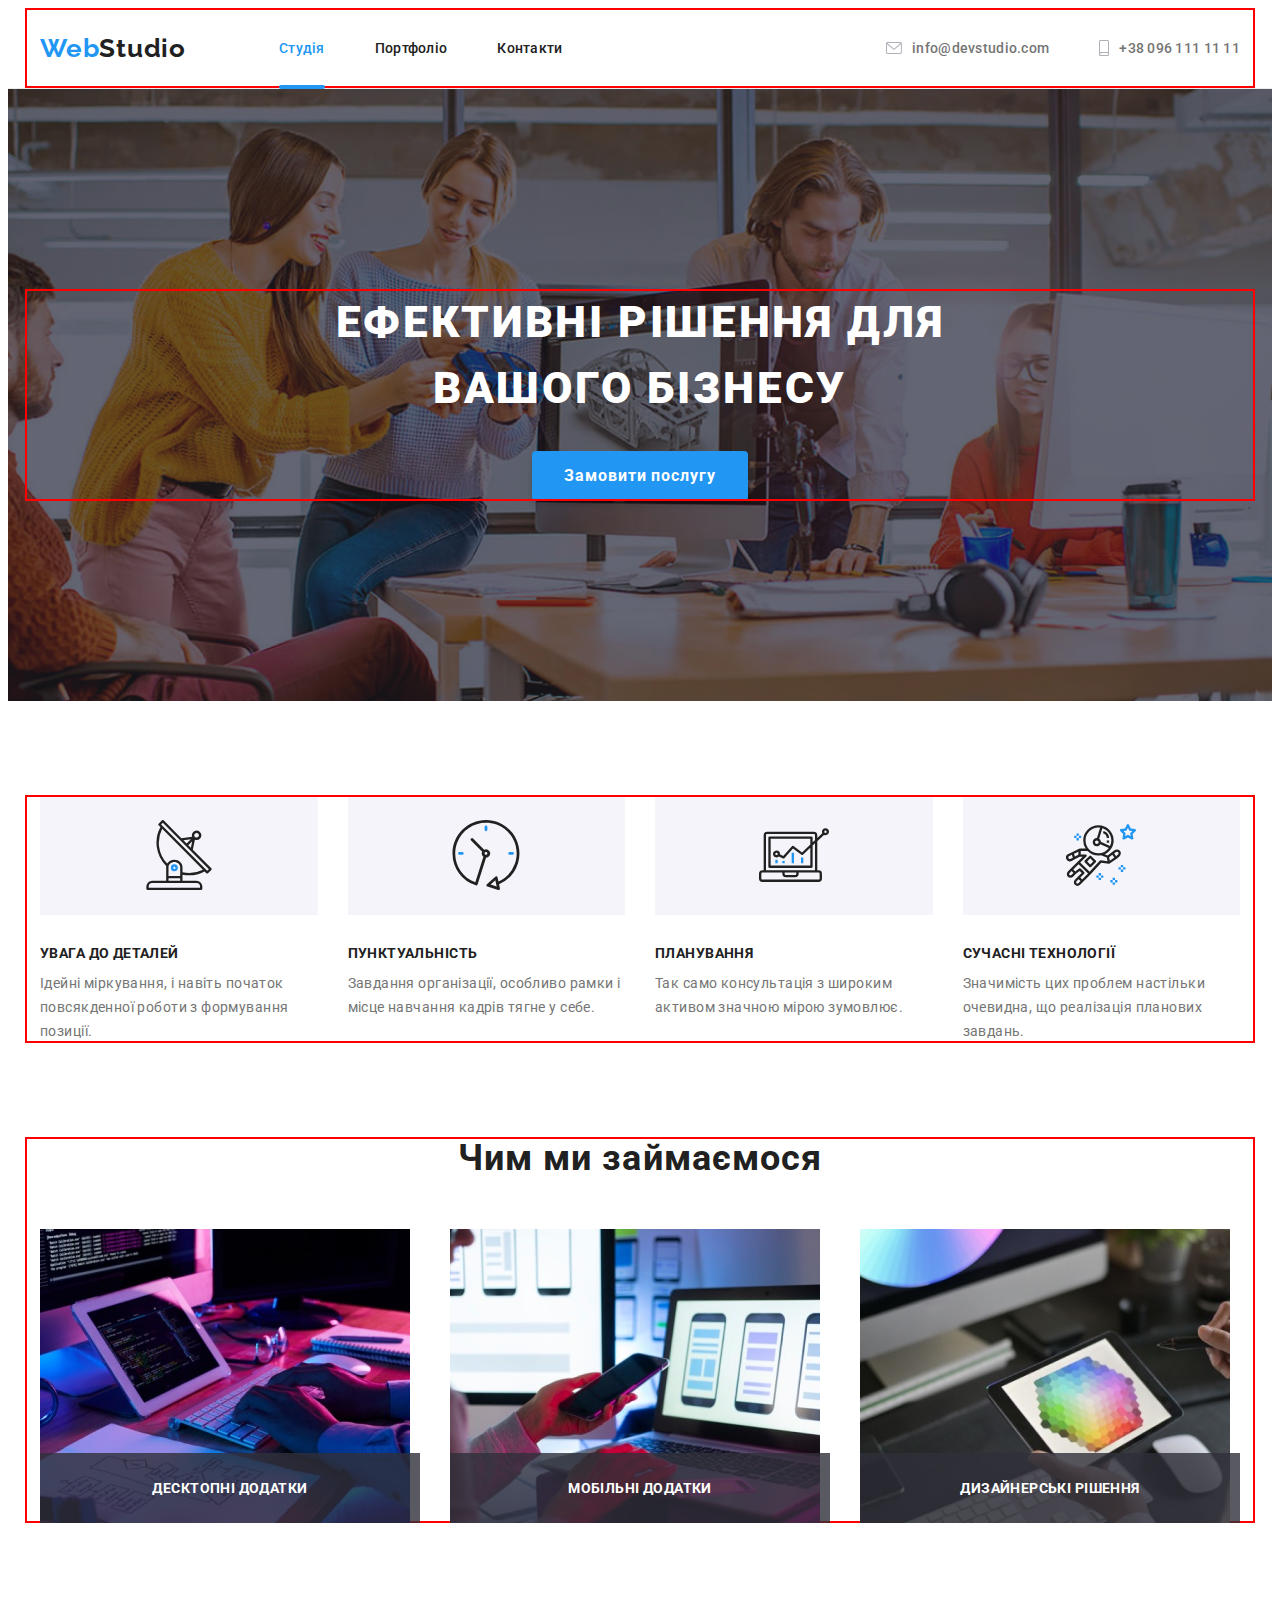
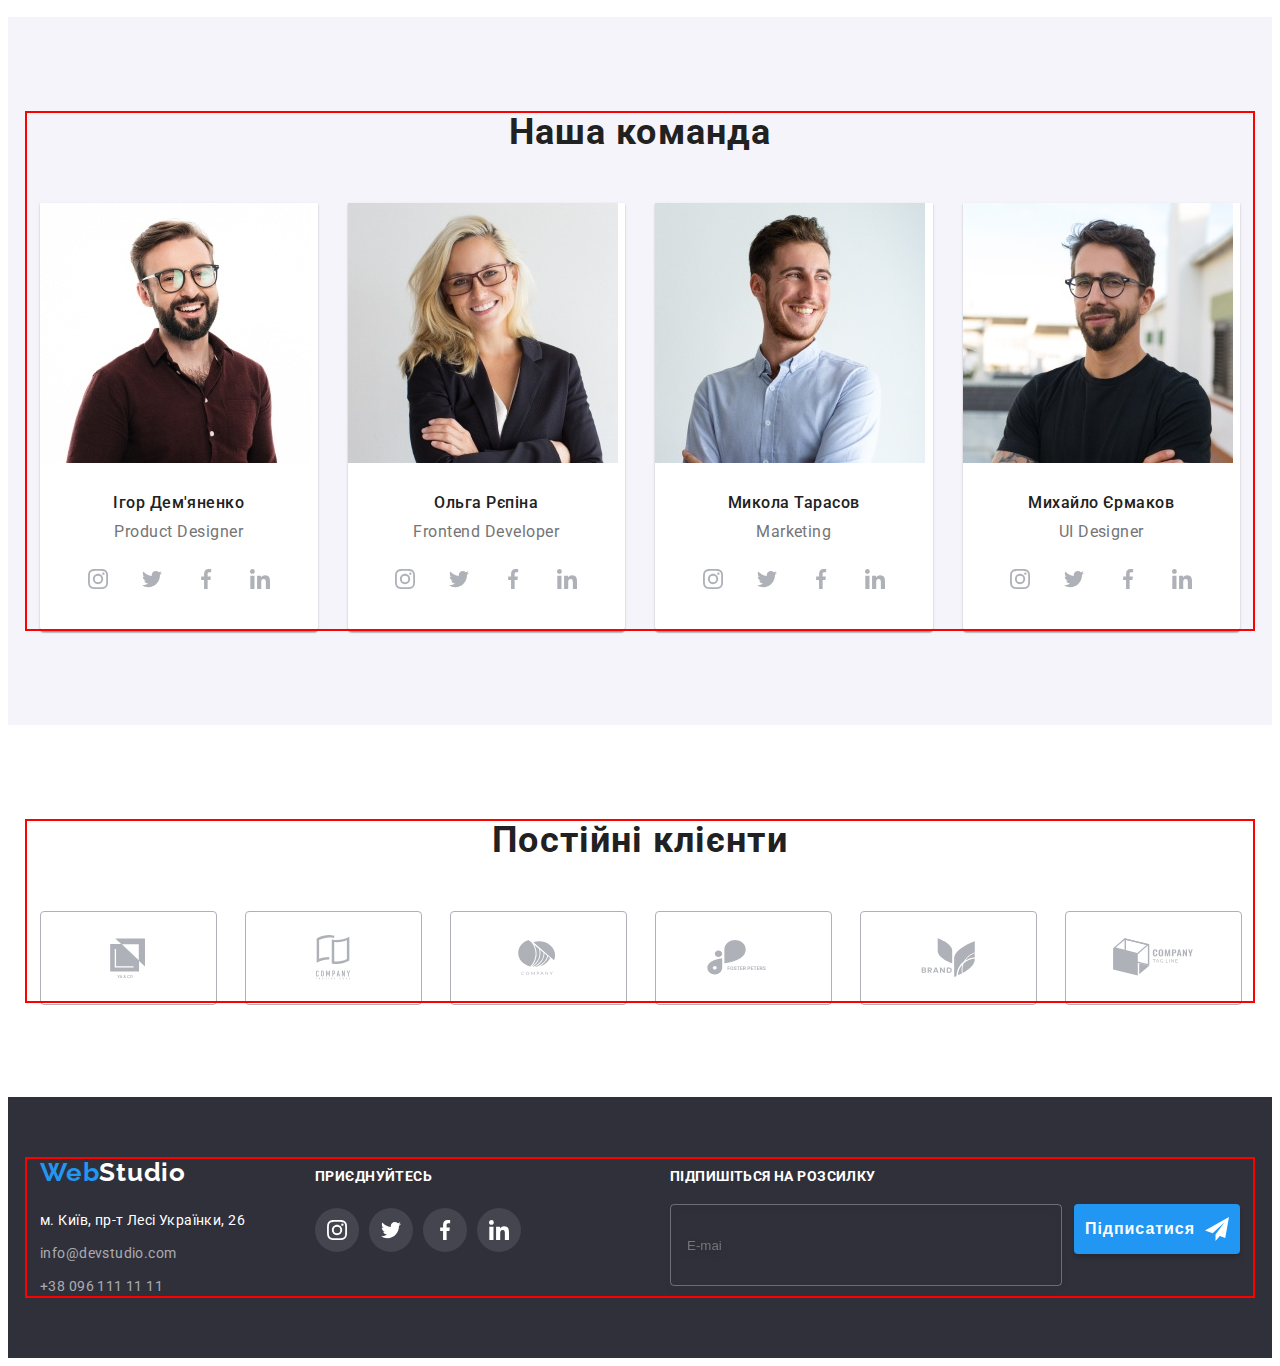
==== commit 84bcbab0: "winer" ====
--- a/index.html
+++ b/index.html
@@ -43,7 +43,7 @@
 
         <ul class="contacts list">
           <li>
-            <a class="contacts__link link" href="mailto:info@devstudio.com" lang="en">
+            <a class="contacts__link contacts__link--tablet-top link" href="mailto:info@devstudio.com" lang="en">
               <svg width="16" height="12">
                 <use href="./img/icons.svg#icon-envelope"></use>
               </svg>
@@ -51,7 +51,7 @@
             </a>
           </li>
           <li>
-            <a class="contacts__link link" href="tel:+380961111111">
+            <a class="contacts__link contacts__link--tablet-bottom link" href="tel:+380961111111">
               <svg width="10" height="16">
                 <use href="./img/icons.svg#icon-smartphone"></use>
               </svg>
@@ -156,7 +156,7 @@
               <picture>
                 <source media="(min-width:1200px )" srcset="./img/team/team1-ds-@1x.jpg 1x, ./img/team/team1-ds-@2x.jpg 2x" />
                 <source media="(min-width:768px )" srcset="./img/team/team1-tb-@1x.jpg 1x, ./img/team/team1-tb-@2x.jpg 2x" />
-                <source media="(max-width:767px )" srcset="./img/team/team1-mb-@1x.jpg 1x, ./img/team/team1-mb-@2x.jpg 2x" />
+                <source media="(max-width:767.98px )" srcset="./img/team/team1-mb-@1x.jpg 1x, ./img/team/team1-mb-@2x.jpg 2x" />
                 <img src="./img/team/team1-ds-@1x.jpg" alt="Чоловік у коричневій сорочці, в окулярах" />
               </picture>
               <div class="team__card">
@@ -198,7 +198,7 @@
               <picture>
                 <source media="(min-width:1200px )" srcset="./img/team/team2-ds-@1x.jpg 1x, ./img/team/team2-ds-@2x.jpg 2x" />
                 <source media="(min-width:768px )" srcset="./img/team/team2-tb-@1x.jpg 1x, ./img/team/team2-tb-@2x.jpg 2x" />
-                <source media="(max-width:767px )" srcset="./img/team/team2-mb-@1x.jpg 1x, ./img/team/team2-mb-@2x.jpg 2x" />
+                <source media="(max-width:767.98px )" srcset="./img/team/team2-mb-@1x.jpg 1x, ./img/team/team2-mb-@2x.jpg 2x" />
 
                 <img src="./img/team/team2-ds-@1x.jpg" alt="Жінка блондинка, у чорному піджаку" />
               </picture>
@@ -241,7 +241,7 @@
               <picture>
                 <source media="(min-width:1200px )" srcset="./img/team/team3-ds-@1x.jpg 1x, ./img/team/team3-ds-@2x.jpg 2x" />
                 <source media="(min-width:768px )" srcset="./img/team/team3-tb-@1x.jpg 1x, ./img/team/team3-tb-@2x.jpg 2x" />
-                <source media="(max-width:767px )" srcset="./img/team/team3-mb-@1x.jpg 1x, ./img/team/team3-mb-@2x.jpg 2x" />
+                <source media="(max-width:767.98px )" srcset="./img/team/team3-mb-@1x.jpg 1x, ./img/team/team3-mb-@2x.jpg 2x" />
 
                 <img src="./img/team/team3-ds-@1x.jpg" alt="Чоловік у білій сорочці" />
               </picture>
@@ -284,7 +284,7 @@
               <picture>
                 <source media="(min-width:1200px )" srcset="./img/team/team4-ds-@1x.jpg 1x, ./img/team/team4-ds-@2x.jpg 2x" />
                 <source media="(min-width:768px )" srcset="./img/team/team4-tb-@1x.jpg 1x, ./img/team/team4-tb-@2x.jpg 2x" />
-                <source media="(max-width:767px )" srcset="./img/team/team4-mb-@1x.jpg 1x, ./img/team/team4-mb-@2x.jpg 2x" />
+                <source media="(max-width:767.98px )" srcset="./img/team/team4-mb-@1x.jpg 1x, ./img/team/team4-mb-@2x.jpg 2x" />
 
                 <img src="./img/team/team4-ds-@1x.jpg" alt="Чоловік у чорній сорочці, в окулярах" />
               </picture>
@@ -333,32 +333,32 @@
           <ul class="clients__list list set-flex">
             <li class="clients__item set-flex-item">
               <a class="clients__link link" href="#">
-                <svg width="" height=""><use href="./img/icons.svg#icon-client1"></use></svg>
+                <svg width="128" height="90"><use href="./img/icons.svg#icon-client1"></use></svg>
               </a>
             </li>
             <li class="clients__item set-flex-item">
               <a class="clients__link link" href="#">
-                <svg width="" height=""><use href="./img/icons.svg#icon-client2"></use></svg>
+                <svg width="128" height="90"><use href="./img/icons.svg#icon-client2"></use></svg>
               </a>
             </li>
             <li class="clients__item set-flex-item">
               <a class="clients__link link" href="#">
-                <svg width="" height=""><use href="./img/icons.svg#icon-client3"></use></svg>
+                <svg width="128" height="90"><use href="./img/icons.svg#icon-client3"></use></svg>
               </a>
             </li>
             <li class="clients__item set-flex-item">
               <a class="clients__link link" href="#">
-                <svg width="" height=""><use href="./img/icons.svg#icon-client4"></use></svg>
+                <svg width="128" height="90"><use href="./img/icons.svg#icon-client4"></use></svg>
               </a>
             </li>
             <li class="clients__item set-flex-item">
               <a class="clients__link link" href="#">
-                <svg width="" height=""><use href="./img/icons.svg#icon-client5"></use></svg>
+                <svg width="128" height="90"><use href="./img/icons.svg#icon-client5"></use></svg>
               </a>
             </li>
             <li class="clients__item set-flex-item">
               <a class="clients__link link" href="#">
-                <svg width="" height=""><use href="./img/icons.svg#icon-client6"></use></svg>
+                <svg width="128" height="90"><use href="./img/icons.svg#icon-client6"></use></svg>
               </a>
             </li>
           </ul>
@@ -488,7 +488,7 @@
     <div class="backdrop is-hidden" data-mobile-menu>
       <div class="mobile-menu">
         <button class="mobile-menu__button-close" type="button" data-mobile-menu-close>
-          <svg width="11" height="11">
+          <svg width="19" height="19">
             <use href="./img/icons.svg#icon-Vector"></use>
           </svg>
         </button>
@@ -499,7 +499,7 @@
         </ul>
         <div class="mobile-menu__group">
           <ul class="mobile-menu__contact list">
-            <li class="mobile-menu__contact-item"><a class="link" href="tel:+38 096 111 11 11">+38 096 111 11 11</a></li>
+            <li class="mobile-menu__contact-item"><a class="link" href="tel:+380961111111">+38 096 111 11 11</a></li>
             <li class="mobile-menu__contact-item"><a class="link" href="mailto:info@devstudio.com">info@devstudio.com</a></li>
           </ul>
           <ul class="mobile-menu__social list">
--- a/css/main.min.css
+++ b/css/main.min.css
@@ -1 +1 @@
-:root{--main-font: Roboto, sans-serif;--secondary-font: Raleway, sans-serif;--main-txt-cl: #212121;--dark-txt-cl: #757575;--ligh-txt-cl: #ffffff;--ligt-txt-cl-60: rgba(255, 255, 255, 0.6);--accent-txt-cl: #2196f3;--main-bg-cl: #ffffff;--dark-bg-cl: #2f303a;--ligt-bg-cl: #f5f4fa;--accent-bg-cl: #2196f3;--icons-bg-dark-cl: rgba(255, 255, 255, 0.1);--icons-cl: #afb1b8;--border-cl: #ececec;--border-card-cl: #eeeeee;--items: 3;--indent: 30px}.visually-hidden{position:absolute;width:1px;height:1px;margin:-1px;border:0;padding:0;white-space:nowrap;-webkit-clip-path:inset(100%);clip-path:inset(100%);clip:rect(0 0 0 0);overflow:hidden}.link{text-decoration:none;color:currentColor}.list{list-style:none}ul{margin:0;padding:0}h1,h2,h3,h4,h5,h6,p{margin:0}img{display:block;max-width:100%;height:auto}.set-flex{display:-webkit-box;display:-ms-flexbox;display:flex;-ms-flex-wrap:wrap;flex-wrap:wrap;gap:var(--indent)}.set-flex-item{-ms-flex-preferred-size:calc((100% - var(--indent)*(var(--items) - 1))/var(--items));flex-basis:calc((100% - var(--indent)*(var(--items) - 1))/var(--items))}body{font-family:var(--main-font);color:var(--main-txt-cl);background-color:var(--main-bg-cl)}.text{font-weight:400;font-size:14px;line-height:1.7142857143;letter-spacing:.03em;color:var(--dark-txt-cl)}.container{max-width:480px;padding-left:15px;padding-right:15px;margin-left:auto;margin-right:auto;outline:2px solid red;outline-offset:-2px}@media screen and (min-width: 768px){.container{max-width:768px}}@media screen and (min-width: 1200px){.container{max-width:1200px}}.header{border-bottom:1px solid var(--border-cl)}.header__container{display:-webkit-box;display:-ms-flexbox;display:flex;-webkit-box-align:center;-ms-flex-align:center;align-items:center}.nav{display:none}@media screen and (min-width: 768px){.nav{display:block;margin-right:auto}}.nav__list{display:-webkit-box;display:-ms-flexbox;display:flex;gap:50px}.nav__item{position:relative}.nav__link{font-weight:500;font-size:14px;line-height:1.1428571429;letter-spacing:.02em;padding-top:32px;padding-bottom:32px;display:block;-webkit-transition-property:color;transition-property:color;-webkit-transition-duration:250ms;transition-duration:250ms;-webkit-transition-timing-function:cubic-bezier(0.4, 0, 0.2, 1);transition-timing-function:cubic-bezier(0.4, 0, 0.2, 1)}.nav__link:focus,.nav__link:hover{color:var(--accent-txt-cl)}.nav__link.current{color:var(--accent-txt-cl)}.nav__link.current::after{display:inline-block;position:absolute;content:" ";width:100%;height:4px;left:0;bottom:-1px;background-color:var(--accent-bg-cl);border-radius:2px}.contacts{display:block}@media screen and (min-width: 1200px){.contacts{display:-webkit-box;display:-ms-flexbox;display:flex;gap:50px}}.contacts__link{display:none}@media screen and (min-width: 768px){.contacts__link{font-weight:500;font-size:14px;line-height:1.1428571429;letter-spacing:.02em;padding-top:5px;padding-bottom:5px;color:var(--dark-txt-cl);fill:var(--icons-cl);display:-webkit-box;display:-ms-flexbox;display:flex;-webkit-box-align:center;-ms-flex-align:center;align-items:center;gap:10px;-webkit-transition-property:color,fill;transition-property:color,fill;-webkit-transition-duration:250ms;transition-duration:250ms;-webkit-transition-timing-function:cubic-bezier(0.4, 0, 0.2, 1);transition-timing-function:cubic-bezier(0.4, 0, 0.2, 1)}.contacts__link:hover,.contacts__link:focus{color:var(--accent-txt-cl);fill:var(--accent-bg-cl)}}@media screen and (min-width: 1200px){.contacts__link{padding-top:32px;padding-bottom:32px}}.hero{max-width:1600px;margin-left:auto;margin-right:auto;background-color:var(--dark-bg-cl);padding-top:118px;padding-bottom:118px;background-image:-webkit-gradient(linear, left top, right top, from(rgba(47, 48, 58, 0.4)), to(rgba(47, 48, 58, 0.4))),url(../img/background/bg-mob-@1x.jpg);background-image:linear-gradient(to right, rgba(47, 48, 58, 0.4), rgba(47, 48, 58, 0.4)),url(../img/background/bg-mob-@1x.jpg);background-position:center;background-repeat:no-repeat;background-size:cover}@media(min-device-pixel-ratio: 2),(-webkit-min-device-pixel-ratio: 2),(min-resolution: 192dpi),(min-resolution: 2dppx){.hero{background-image:-webkit-gradient(linear, left top, right top, from(rgba(47, 48, 58, 0.4)), to(rgba(47, 48, 58, 0.4))),url(../img/background/bg-mob-@2x.jpg);background-image:linear-gradient(to right, rgba(47, 48, 58, 0.4), rgba(47, 48, 58, 0.4)),url(../img/background/bg-mob-@2x.jpg)}}@media screen and (min-width: 481px){.hero{background-image:-webkit-gradient(linear, left top, right top, from(rgba(47, 48, 58, 0.4)), to(rgba(47, 48, 58, 0.4))),url(../img/background/bg-tb-@1x.jpg);background-image:linear-gradient(to right, rgba(47, 48, 58, 0.4), rgba(47, 48, 58, 0.4)),url(../img/background/bg-tb-@1x.jpg)}}@media screen and (min-width: 481px)and (min-device-pixel-ratio: 2),screen and (min-width: 481px)and (-webkit-min-device-pixel-ratio: 2),screen and (min-width: 481px)and (min-resolution: 192dpi),screen and (min-width: 481px)and (min-resolution: 2dppx){.hero{background-image:-webkit-gradient(linear, left top, right top, from(rgba(47, 48, 58, 0.4)), to(rgba(47, 48, 58, 0.4))),url(../img/background/bg-tb-@2x.jpg);background-image:linear-gradient(to right, rgba(47, 48, 58, 0.4), rgba(47, 48, 58, 0.4)),url(../img/background/bg-tb-@2x.jpg)}}@media screen and (min-width: 769px){.hero{background-image:-webkit-gradient(linear, left top, right top, from(rgba(47, 48, 58, 0.4)), to(rgba(47, 48, 58, 0.4))),url(../img/background/bg-ds-@1x.jpg);background-image:linear-gradient(to right, rgba(47, 48, 58, 0.4), rgba(47, 48, 58, 0.4)),url(../img/background/bg-ds-@1x.jpg)}}@media screen and (min-width: 769px)and (min-device-pixel-ratio: 2),screen and (min-width: 769px)and (-webkit-min-device-pixel-ratio: 2),screen and (min-width: 769px)and (min-resolution: 192dpi),screen and (min-width: 769px)and (min-resolution: 2dppx){.hero{background-image:-webkit-gradient(linear, left top, right top, from(rgba(47, 48, 58, 0.4)), to(rgba(47, 48, 58, 0.4))),url(../img/background/bg-ds-@2x.jpg);background-image:linear-gradient(to right, rgba(47, 48, 58, 0.4), rgba(47, 48, 58, 0.4)),url(../img/background/bg-ds-@2x.jpg)}}@media screen and (min-width: 1200px){.hero{padding-top:200px;padding-bottom:200px}}.hero__title{font-weight:900;text-align:center;letter-spacing:.06em;text-transform:uppercase;margin-left:auto;margin-right:auto;color:var(--ligh-txt-cl)}@media screen and (min-width: 480px){.hero__title{font-size:26px;line-height:1.6153846154;width:360px}}@media screen and (min-width: 1200px){.hero__title{width:696px;font-size:44px;line-height:1.5}}.hero__button{font-family:inherit;font-weight:700;font-size:16px;line-height:1.875;display:block;letter-spacing:.06em;width:216px;height:50px;margin-top:30px;margin-left:auto;margin-right:auto;text-align:center;color:var(--ligh-txt-cl);background-color:var(--accent-bg-cl);cursor:pointer;-webkit-box-shadow:0px 4px 4px rgba(0,0,0,.15);box-shadow:0px 4px 4px rgba(0,0,0,.15);border-radius:4px;border:none}.benefits{padding-top:60px;padding-bottom:60px}@media screen and (min-width: 1200px){.benefits{padding-top:94px;padding-bottom:94px}}.benefits__list{--items: 1}@media screen and (min-width: 768px){.benefits__list{--items: 2}}@media screen and (min-width: 1200px){.benefits__list{--items: 4}}.benefits__img{height:120px;display:-webkit-box;display:-ms-flexbox;display:flex;-webkit-box-align:center;-ms-flex-align:center;align-items:center;-webkit-box-pack:center;-ms-flex-pack:center;justify-content:center;background-color:var(--ligt-bg-cl);margin-bottom:30px}.benefits__subtitle{font-weight:700;font-size:14px;line-height:1.1428571429;letter-spacing:.03em;text-transform:uppercase;margin-bottom:10px}.operation{display:none}@media screen and (min-width: 1200px){.operation{display:block;padding-bottom:94px}}.operation__title{font-weight:700;font-size:36px;line-height:1.1666666667;text-align:center;letter-spacing:.03em}.operation__list{margin-top:50px}.operation__item{position:relative}.operation__caption{display:-webkit-box;display:-ms-flexbox;display:flex;-webkit-box-pack:center;-ms-flex-pack:center;justify-content:center;-webkit-box-align:center;-ms-flex-align:center;align-items:center;font-weight:700;font-size:14px;line-height:1.1428571429;text-align:center;letter-spacing:.03em;text-transform:uppercase;color:var(--ligh-txt-cl);background:rgba(47,48,58,.8);width:100%;height:70px;position:absolute;bottom:0;left:0}.team{padding-top:60px;padding-bottom:60px;background-color:var(--ligt-bg-cl)}@media screen and (min-width: 1200px){.team{padding-top:94px;padding-bottom:94px}}.team__title{font-weight:700;font-size:28px;line-height:1.1428571429;text-align:center;letter-spacing:.03em}@media screen and (min-width: 1200px){.team__title{font-size:36px;line-height:1.1666666667}}.team__list{margin-top:30px;--items: 1}@media screen and (min-width: 768px){.team__list{--items: 2}}@media screen and (min-width: 1200px){.team__list{margin-top:50px;--items: 4}}.team__item{background-color:var(--main-bg-cl);-webkit-box-shadow:0px 1px 3px rgba(0,0,0,.12),0px 1px 1px rgba(0,0,0,.14),0px 2px 1px rgba(0,0,0,.2);box-shadow:0px 1px 3px rgba(0,0,0,.12),0px 1px 1px rgba(0,0,0,.14),0px 2px 1px rgba(0,0,0,.2);border-radius:0px 0px 4px 4px}.team__card{padding:30px 32px}@media screen and (min-width: 480px){.team__card{padding:30px 122px 24px 122px}}@media screen and (min-width: 768px){.team__card{padding:30px 74px 24px 74px}}@media screen and (min-width: 1200px){.team__card{padding:30px 32px}}.team__subtitle{font-weight:500;font-size:16px;line-height:1.1875;text-align:center;letter-spacing:.03em}.team__text{font-weight:400;font-size:16px;line-height:1.1875;text-align:center;letter-spacing:.03em;margin-top:10px}.clients{padding-top:60px;padding-bottom:60px}@media screen and (min-width: 1200px){.clients{padding-top:94px;padding-bottom:94px}}.clients__title{font-weight:700;font-size:28px;line-height:1.1428571429;text-align:center;letter-spacing:.03em}@media screen and (min-width: 1200px){.clients__title{font-size:36px;line-height:1.1666666667}}.clients__list{margin-top:30px;--items: 2}@media screen and (min-width: 768px){.clients__list{--items: 3}}@media screen and (min-width: 1200px){.clients__list{margin-top:50px;--items: 6}}.clients__item{height:92px}.clients__link{display:-webkit-box;display:-ms-flexbox;display:flex;-webkit-box-align:center;-ms-flex-align:center;align-items:center;-webkit-box-pack:center;-ms-flex-pack:center;justify-content:center;border:1px solid var(--icons-cl);border-radius:4px;width:100%;height:100%;fill:var(--icons-cl);-webkit-transition-property:border-color,fill;transition-property:border-color,fill;-webkit-transition-duration:250ms;transition-duration:250ms;-webkit-transition-timing-function:cubic-bezier(0.4, 0, 0.2, 1);transition-timing-function:cubic-bezier(0.4, 0, 0.2, 1)}.clients__link:hover,.clients__link:focus{fill:var(--accent-bg-cl);border-color:var(--accent-bg-cl)}.footer{background-color:var(--dark-bg-cl);padding-top:60px;padding-bottom:60px}.footer__group{display:block;margin:0 auto}@media screen and (min-width: 1200px){.footer__group{display:-webkit-box;display:-ms-flexbox;display:flex;-webkit-box-align:baseline;-ms-flex-align:baseline;align-items:baseline}}@media screen and (min-width: 768px){.footer__only-tablet-group{display:-webkit-box;display:-ms-flexbox;display:flex;-webkit-box-align:baseline;-ms-flex-align:baseline;align-items:baseline}}.footer__contacts{text-align:center}@media screen and (min-width: 768px){.footer__contacts{margin-left:61px}}@media screen and (min-width: 1200px){.footer__contacts{margin-left:0;margin-right:70px}}.footer__social{width:206px;margin:60px auto 0 auto;text-align:center}@media screen and (min-width: 768px){.footer__social{margin:0 74px 0 auto}}@media screen and (min-width: 1200px){.footer__social{margin-right:0}}.footer__text{font-weight:700;text-transform:uppercase;color:var(--ligh-txt-cl)}.register-form__title{display:block;-webkit-box-align:center;-ms-flex-align:center;align-items:center;margin-bottom:12px;font-style:normal;font-weight:700;font-size:20px;line-height:1.15;text-align:center;letter-spacing:.03em;color:var(--main-txt-cl)}.register-form__group{margin-bottom:20px}.register-form__field{display:block;position:relative}.register-form__field:not(:last-child){margin-bottom:10px}.register-form__label{display:block;font-style:normal;font-size:12px;line-height:1.1666666667;letter-spacing:.01em;margin-bottom:4px;color:#757575}.register-form__input{width:100%;height:40px;border:1px solid rgba(33,33,33,.2);border-radius:5px;font-size:24px;padding-left:42px;padding-right:42px;outline:rgba(0,0,0,0);-webkit-transition:border-color;transition:border-color;-webkit-transition-duration:250ms;transition-duration:250ms}.register-form__input:focus{border-color:var(--accent-bg-cl)}.register-form__icon{position:absolute;bottom:11px;left:12px;-webkit-transition:fill;transition:fill;-webkit-transition-duration:250ms;transition-duration:250ms}.register-form__input:focus+.register-form__icon{fill:var(--accent-bg-cl)}.register-form__massage{display:block;resize:none;width:100%;height:120px;border:1px solid rgba(33,33,33,.2);border-radius:5px;padding:12px 16px;outline:rgba(0,0,0,0);-webkit-transition:border-color;transition:border-color;-webkit-transition-duration:250ms;transition-duration:250ms}.register-form__massage:focus{border-color:var(--accent-bg-cl)}.register-form__massage::-webkit-input-placeholder{font-style:normal;font-weight:400;font-size:12px;line-height:1.1666666667;letter-spacing:.01em;color:rgba(117,117,117,.5)}.register-form__massage::-moz-placeholder{font-style:normal;font-weight:400;font-size:12px;line-height:1.1666666667;letter-spacing:.01em;color:rgba(117,117,117,.5)}.register-form__massage:-ms-input-placeholder{font-style:normal;font-weight:400;font-size:12px;line-height:1.1666666667;letter-spacing:.01em;color:rgba(117,117,117,.5)}.register-form__massage::-ms-input-placeholder{font-style:normal;font-weight:400;font-size:12px;line-height:1.1666666667;letter-spacing:.01em;color:rgba(117,117,117,.5)}.register-form__massage::placeholder{font-style:normal;font-weight:400;font-size:12px;line-height:1.1666666667;letter-spacing:.01em;color:rgba(117,117,117,.5)}.register-form__agreement{position:relative;display:-webkit-box;display:-ms-flexbox;display:flex;-webkit-box-align:center;-ms-flex-align:center;align-items:center;-webkit-box-pack:center;-ms-flex-pack:center;justify-content:center;margin-bottom:30px;gap:7px}.icon-check{opacity:0;-webkit-transition:opacity;transition:opacity;-webkit-transition-duration:250ms;transition-duration:250ms}.checkbox:checked+.register-form__agreement-icon .icon-check{opacity:1}.icon-uncheck{opacity:1;-webkit-transition:opacity,fill;transition:opacity,fill;-webkit-transition-duration:250ms;transition-duration:250ms}.checkbox:checked+.register-form__agreement-icon .icon-uncheck{opacity:0}.checkbox:focus+.register-form__agreement-icon .icon-uncheck{fill:var(--accent-bg-cl)}.checkbox:hover+.register-form__agreement-icon .icon-uncheck{fill:var(--accent-bg-cl)}.register-form__desc{-webkit-user-select:none;-moz-user-select:none;-ms-user-select:none;user-select:none;font-style:normal;font-weight:400;font-size:12px;line-height:1.1666666667;letter-spacing:.03em;color:var(--dark-txt-cl)}@media screen and (min-width: 1200px){.register-form__desc{font-size:14px;line-height:1.7142857143}}.register-form__link{color:var(--accent-txt-cl)}.newsletter-form{margin-top:60px;text-align:center}@media screen and (min-width: 768px){.newsletter-form{width:450px;margin-left:auto;margin-right:auto}}@media screen and (min-width: 1200px){.newsletter-form{width:570px;height:86px;margin-top:0;margin-right:0}}.newsletter-form__title{display:block;font-weight:700;font-size:14px;line-height:1.1428571429;letter-spacing:.03em;text-transform:uppercase;color:var(--ligh-txt-cl)}.newsletter-form__form{display:block;margin-top:20px}@media screen and (min-width: 1200px){.newsletter-form__form{display:-webkit-box;display:-ms-flexbox;display:flex}}.newsletter-form__input{display:block;width:100%;height:50px;padding:15px 16px;color:var(--ligh-txt-cl);background-color:inherit;border:1px solid rgba(255,255,255,.3);-webkit-filter:drop-shadow(0px 4px 4px rgba(0, 0, 0, 0.15));filter:drop-shadow(0px 4px 4px rgba(0, 0, 0, 0.15));border-radius:4px;outline:rgba(0,0,0,0);-webkit-transition:border-color;transition:border-color;-webkit-transition-duration:250ms;transition-duration:250ms}@media screen and (min-width: 1200px){.newsletter-form__input{width:358px;margin-right:12px}}.newsletter-form__input:focus{border-color:var(--accent-bg-cl)}.portfolio{padding-top:60px;padding-bottom:60px}@media screen and (min-width: 1200px){.portfolio{padding-top:94px;padding-bottom:94px}}.mobile-menu{display:-webkit-box;display:-ms-flexbox;display:flex;-webkit-box-orient:vertical;-webkit-box-direction:normal;-ms-flex-direction:column;flex-direction:column;-webkit-box-pack:justify;-ms-flex-pack:justify;justify-content:space-between;position:absolute;top:0;right:0;width:100%;height:100%;padding:48px 40px;background-color:var(--main-bg-cl)}@media screen and (min-width: 480px){.mobile-menu{width:480px}}@media screen and (max-width: 350px){.mobile-menu{padding-right:15px}}.mobile-menu__button-open{border:none;background-color:rgba(0,0,0,0);cursor:pointer;padding:0;-webkit-transition:fill;transition:fill;-webkit-transition-duration:250ms;transition-duration:250ms}.mobile-menu__button-open:hover,.mobile-menu__button-open:focus{fill:var(--accent-bg-cl)}@media screen and (min-width: 768px){.mobile-menu__button-open{display:none}}.mobile-menu__button-close{position:absolute;top:10px;right:15px;width:40px;height:40px;padding:0;border:none;background-color:rgba(0,0,0,0);cursor:pointer;-webkit-transition:fill;transition:fill;-webkit-transition-duration:250ms;transition-duration:250ms}.mobile-menu__button-close:hover,.mobile-menu__button-close:focus{fill:var(--accent-bg-cl)}.mobile-menu__nav{font-weight:500;font-size:40px;line-height:1.175;letter-spacing:.02em}.mobile-menu__nav-item:not(:last-child){margin-bottom:32px}.mobile-menu__nav-item:hover,.mobile-menu__nav-item:focus{color:var(--accent-bg-cl)}.mobile-menu__nav-item.current{color:var(--accent-bg-cl)}.mobile-menu__contact{margin-bottom:64px;font-family:"Roboto";font-style:normal;font-weight:500;font-size:24px;line-height:1.1666666667;letter-spacing:.02em;color:var(--dark-txt-cl)}.mobile-menu__contact-item{-webkit-transition:color,font-size,line-height;transition:color,font-size,line-height;-webkit-transition-duration:250ms;transition-duration:250ms}.mobile-menu__contact-item:not(:last-child){margin-bottom:32px}.mobile-menu__contact-item:hover,.mobile-menu__contact-item:focus{color:var(--accent-bg-cl)}@media screen and (min-width: 480px){.mobile-menu__contact-item:hover,.mobile-menu__contact-item:focus{font-size:34px;line-height:1.1764705882}}.mobile-menu__social{display:-webkit-box;display:-ms-flexbox;display:flex;-ms-flex-wrap:wrap;flex-wrap:wrap;color:var(--accent-bg-cl)}.mobile-menu__social-item{font-weight:500;font-size:18px;line-height:1.2222222222;letter-spacing:.02em}.mobile-menu__social-item:not(:last-child){padding-right:10px;border-right:1px solid rgba(33,33,33,.2)}.mobile-menu__social-item:not(:first-child){padding-left:10px}@media screen and (max-width: 445px){.mobile-menu__social-item{font-size:12px}}.logo{font-family:var(--secondary-font);font-weight:700;font-size:24px;line-height:.8571428571;letter-spacing:.03em;margin-right:auto;padding:16px 0}@media screen and (min-width: 1200px){.logo{margin-right:93px;padding:24px 0;font-size:26px;line-height:1.1923076923}}.logo__first-part{color:var(--accent-bg-cl)}.logo--light{color:var(--ligh-txt-cl);margin-right:0;padding:0}.social-icon{margin-top:16px;width:206px;height:44px;--items: 4;--indent: 10px;margin-left:auto;margin-right:auto}.social-icon--down{margin-top:20px}.social-icon__link{display:-webkit-box;display:-ms-flexbox;display:flex;-webkit-box-align:center;-ms-flex-align:center;align-items:center;-webkit-box-pack:center;-ms-flex-pack:center;justify-content:center;width:100%;height:100%;border-radius:50%;fill:var(--icons-cl);-webkit-transition-property:background-color,fill;transition-property:background-color,fill;-webkit-transition-duration:250ms;transition-duration:250ms;-webkit-transition-timing-function:cubic-bezier(0.4, 0, 0.2, 1);transition-timing-function:cubic-bezier(0.4, 0, 0.2, 1)}.social-icon__link:hover,.social-icon__link:focus{background-color:var(--accent-bg-cl);fill:var(--main-bg-cl)}.social-icon__link--down{background-color:var(--icons-bg-dark-cl);fill:var(--ligh-txt-cl);-webkit-transition-property:background-color;transition-property:background-color;-webkit-transition-duration:250ms;transition-duration:250ms;-webkit-transition-timing-function:cubic-bezier(0.4, 0, 0.2, 1);transition-timing-function:cubic-bezier(0.4, 0, 0.2, 1)}.address{font-style:normal;margin-top:20px}.address__item{margin-top:9px}.address__text{font-weight:400;font-size:14px;line-height:1.7142857143;letter-spacing:.03em;color:var(--ligh-txt-cl)}.address__link{font-weight:400;font-size:14px;line-height:1.7142857143;letter-spacing:.03em;color:var(--ligt-txt-cl-60);-webkit-transition-property:color;transition-property:color;-webkit-transition-duration:250ms;transition-duration:250ms;-webkit-transition-timing-function:cubic-bezier(0.4, 0, 0.2, 1);transition-timing-function:cubic-bezier(0.4, 0, 0.2, 1)}.address__link:hover,.address__link:focus{color:var(--accent-txt-cl)}.backdrop{position:fixed;top:0;left:0;width:100%;height:100%;background-color:rgba(0,0,0,.2);-webkit-transition-property:opacity,visibility;transition-property:opacity,visibility;-webkit-transition-duration:500ms;transition-duration:500ms}.backdrop.is-hidden{opacity:0;pointer-events:none;visibility:hidden}.modal{width:100%;height:auto;background-color:var(--main-bg-cl);-webkit-box-shadow:0px 1px 3px rgba(0,0,0,.12),0px 1px 1px rgba(0,0,0,.14),0px 2px 1px rgba(0,0,0,.2);box-shadow:0px 1px 3px rgba(0,0,0,.12),0px 1px 1px rgba(0,0,0,.14),0px 2px 1px rgba(0,0,0,.2);border-radius:4px;position:absolute;top:50%;left:50%;-webkit-transform:translate(-50%, -50%);transform:translate(-50%, -50%);padding:40px 40px}@media screen and (min-width: 480px){.modal{width:450px}}@media screen and (min-width: 1200px){.modal{width:528px}}.modal__button{position:absolute;top:8px;right:8px;width:30px;height:30px;cursor:pointer;border:1px solid rgba(0,0,0,.1);border-radius:50%;padding:0;background-color:var(--main-bg-cl);display:-webkit-box;display:-ms-flexbox;display:flex;-webkit-box-align:center;-ms-flex-align:center;align-items:center;-webkit-box-pack:center;-ms-flex-pack:center;justify-content:center}.modal__button:focus,.modal__button:hover{fill:var(--accent-bg-cl)}.form-button{display:-webkit-box;display:-ms-flexbox;display:flex;-webkit-box-align:center;-ms-flex-align:center;align-items:center;-webkit-box-pack:center;-ms-flex-pack:center;justify-content:center;cursor:pointer;font-weight:700;font-size:16px;line-height:1.875;letter-spacing:.06em;color:var(--ligh-txt-cl);margin:0 auto;width:200px;height:50px;border-color:rgba(0,0,0,0);background-color:var(--accent-bg-cl);-webkit-box-shadow:0px 4px 4px rgba(0,0,0,.15);box-shadow:0px 4px 4px rgba(0,0,0,.15);border-radius:4px;-webkit-transition:background-color;transition:background-color;-webkit-transition-duration:250ms;transition-duration:250ms}.form-button:hover,.form-button:focus{background-color:#188ce8}.form-button--footer{margin:20px auto 0}@media screen and (min-width: 1200px){.form-button--footer{margin:0;gap:10px}}.card{display:-webkit-box;display:-ms-flexbox;display:flex;-webkit-box-pack:center;-ms-flex-pack:center;justify-content:center}.card__thumb{position:relative;overflow:hidden}.card__overlay{display:-webkit-box;display:-ms-flexbox;display:flex;-webkit-box-align:center;-ms-flex-align:center;align-items:center;-webkit-box-pack:center;-ms-flex-pack:center;justify-content:center;position:absolute;padding:0 24px;top:0;left:0;-webkit-transform:translateY(101%);transform:translateY(101%);background:rgba(33,150,243,.9);width:100%;height:100%;-webkit-transition-duration:250ms;transition-duration:250ms}.card__overlay-text{color:var(--ligh-txt-cl);font-size:18px;line-height:1.5555555556;letter-spacing:.03em}.card__link{display:-webkit-box;display:-ms-flexbox;display:flex;-webkit-box-orient:vertical;-webkit-box-direction:normal;-ms-flex-direction:column;flex-direction:column;-webkit-transition-property:-webkit-box-shadow;transition-property:-webkit-box-shadow;transition-property:box-shadow;transition-property:box-shadow, -webkit-box-shadow;-webkit-transition-duration:250ms;transition-duration:250ms;-webkit-transition-timing-function:cubic-bezier(0.4, 0, 0.2, 1);transition-timing-function:cubic-bezier(0.4, 0, 0.2, 1)}.card__link:hover,.card__link:focus{-webkit-box-shadow:0px 1px 1px rgba(0,0,0,.12),0px 4px 4px rgba(0,0,0,.06),1px 4px 6px rgba(0,0,0,.16);box-shadow:0px 1px 1px rgba(0,0,0,.12),0px 4px 4px rgba(0,0,0,.06),1px 4px 6px rgba(0,0,0,.16)}.card__link:hover .card__overlay,.card__link:focus .card__overlay{-webkit-transform:translateY(0);transform:translateY(0)}.portfolio__list{margin-top:40px;--items: 1}@media screen and (min-width: 768px){.portfolio__list{margin-top:30px;--items: 2}}@media screen and (min-width: 1200px){.portfolio__list{margin-top:50px;--items: 3}}.card__title{-webkit-box-flex:1;-ms-flex-positive:1;flex-grow:1;border:1px solid var(--border-card-cl);border-top:none;padding:20px 24px}.card__subtitle{font-weight:700;font-size:18px;line-height:2;letter-spacing:.06em}.card__text{font-weight:400;font-size:16px;line-height:1.875;letter-spacing:.03em;color:var(--dark-txt-cl);margin-top:4px}.filter{display:-webkit-box;display:-ms-flexbox;display:flex;-ms-flex-wrap:wrap;flex-wrap:wrap;gap:8px}@media screen and (min-width: 768px){.filter{-webkit-box-pack:center;-ms-flex-pack:center;justify-content:center}}.filter__item:nth-child(3){margin-right:30px}@media screen and (min-width: 768px){.filter__item:nth-child(3){margin-right:0}}.filter__button{font-weight:500;font-size:16px;line-height:1.625;text-align:center;letter-spacing:.03em;background:var(--ligt-bg-cl);border-radius:4px;border:none;font-family:inherit;cursor:pointer;padding:6px 22px;-webkit-transition-property:background-color,color,-webkit-box-shadow;transition-property:background-color,color,-webkit-box-shadow;transition-property:background-color,color,box-shadow;transition-property:background-color,color,box-shadow,-webkit-box-shadow;-webkit-transition-duration:250ms;transition-duration:250ms;-webkit-transition-timing-function:cubic-bezier(0.4, 0, 0.2, 1);transition-timing-function:cubic-bezier(0.4, 0, 0.2, 1)}.filter__button.active,.filter__button:hover,.filter__button:focus{background-color:var(--accent-bg-cl);color:var(--ligh-txt-cl);-webkit-box-shadow:0px 3px 1px rgba(0,0,0,.1),0px 1px 2px rgba(0,0,0,.08),0px 2px 2px rgba(0,0,0,.12);box-shadow:0px 3px 1px rgba(0,0,0,.1),0px 1px 2px rgba(0,0,0,.08),0px 2px 2px rgba(0,0,0,.12)}/*# sourceMappingURL=main.min.css.map */+:root{--main-font: Roboto, sans-serif;--secondary-font: Raleway, sans-serif;--main-txt-cl: #212121;--dark-txt-cl: #757575;--ligh-txt-cl: #ffffff;--ligt-txt-cl-60: rgba(255, 255, 255, 0.6);--accent-txt-cl: #2196f3;--main-bg-cl: #ffffff;--dark-bg-cl: #2f303a;--ligt-bg-cl: #f5f4fa;--accent-bg-cl: #2196f3;--icons-bg-dark-cl: rgba(255, 255, 255, 0.1);--icons-cl: #afb1b8;--border-cl: #ececec;--border-card-cl: #eeeeee;--items: 3;--indent: 30px}.visually-hidden{position:absolute;width:1px;height:1px;margin:-1px;border:0;padding:0;white-space:nowrap;-webkit-clip-path:inset(100%);clip-path:inset(100%);clip:rect(0 0 0 0);overflow:hidden}.link{text-decoration:none;color:currentColor}.list{list-style:none}ul{margin:0;padding:0}h1,h2,h3,h4,h5,h6,p{margin:0}img{display:block;max-width:100%;height:auto}.set-flex{display:-webkit-box;display:-ms-flexbox;display:flex;-ms-flex-wrap:wrap;flex-wrap:wrap;gap:var(--indent)}.set-flex-item{-ms-flex-preferred-size:calc((100% - var(--indent)*(var(--items) - 1))/var(--items));flex-basis:calc((100% - var(--indent)*(var(--items) - 1))/var(--items))}body{font-family:var(--main-font);color:var(--main-txt-cl);background-color:var(--main-bg-cl)}.text{font-weight:400;font-size:14px;line-height:1.7142857143;letter-spacing:.03em;color:var(--dark-txt-cl)}.container{max-width:480px;padding-left:15px;padding-right:15px;margin-left:auto;margin-right:auto;outline:2px solid red;outline-offset:-2px}@media screen and (min-width: 768px){.container{max-width:768px}}@media screen and (min-width: 1200px){.container{max-width:1200px}}.header{border-bottom:1px solid var(--border-cl)}.header__container{display:-webkit-box;display:-ms-flexbox;display:flex;-webkit-box-align:center;-ms-flex-align:center;align-items:center}.nav{display:none}@media screen and (min-width: 768px){.nav{display:block;margin-right:auto}}.nav__list{display:-webkit-box;display:-ms-flexbox;display:flex;gap:50px}.nav__item{position:relative}.nav__link{font-weight:500;font-size:14px;line-height:1.1428571429;letter-spacing:.02em;padding-top:32px;padding-bottom:32px;display:block;-webkit-transition-property:color;transition-property:color;-webkit-transition-duration:250ms;transition-duration:250ms;-webkit-transition-timing-function:cubic-bezier(0.4, 0, 0.2, 1);transition-timing-function:cubic-bezier(0.4, 0, 0.2, 1)}.nav__link:focus,.nav__link:hover{color:var(--accent-txt-cl)}.nav__link.current{color:var(--accent-txt-cl)}.nav__link.current::after{display:inline-block;position:absolute;content:" ";width:100%;height:4px;left:0;bottom:-1px;background-color:var(--accent-bg-cl);border-radius:2px}.contacts{display:block}@media screen and (min-width: 1200px){.contacts{display:-webkit-box;display:-ms-flexbox;display:flex;gap:50px}}@media screen and (min-width: 768px){.contacts__link--tablet-top{padding-top:20px;padding-bottom:5px}}@media screen and (min-width: 768px){.contacts__link--tablet-bottom{padding-top:5px;padding-bottom:20px}}.contacts__link{display:none}@media screen and (min-width: 768px){.contacts__link{font-weight:500;font-size:14px;line-height:1.1428571429;letter-spacing:.02em;color:var(--dark-txt-cl);fill:var(--icons-cl);display:-webkit-box;display:-ms-flexbox;display:flex;-webkit-box-align:center;-ms-flex-align:center;align-items:center;gap:10px;-webkit-transition-property:color,fill;transition-property:color,fill;-webkit-transition-duration:250ms;transition-duration:250ms;-webkit-transition-timing-function:cubic-bezier(0.4, 0, 0.2, 1);transition-timing-function:cubic-bezier(0.4, 0, 0.2, 1)}.contacts__link:hover,.contacts__link:focus{color:var(--accent-txt-cl);fill:var(--accent-bg-cl)}}@media screen and (min-width: 1200px){.contacts__link{padding-top:32px;padding-bottom:32px}}.hero{max-width:1600px;margin-left:auto;margin-right:auto;background-color:var(--dark-bg-cl);padding-top:118px;padding-bottom:118px;background-image:-webkit-gradient(linear, left top, right top, from(rgba(47, 48, 58, 0.4)), to(rgba(47, 48, 58, 0.4))),url(../img/background/bg-mob-@1x.jpg);background-image:linear-gradient(to right, rgba(47, 48, 58, 0.4), rgba(47, 48, 58, 0.4)),url(../img/background/bg-mob-@1x.jpg);background-position:center;background-repeat:no-repeat;background-size:cover}@media(min-device-pixel-ratio: 2),(-webkit-min-device-pixel-ratio: 2),(min-resolution: 192dpi),(min-resolution: 2dppx){.hero{background-image:-webkit-gradient(linear, left top, right top, from(rgba(47, 48, 58, 0.4)), to(rgba(47, 48, 58, 0.4))),url(../img/background/bg-mob-@2x.jpg);background-image:linear-gradient(to right, rgba(47, 48, 58, 0.4), rgba(47, 48, 58, 0.4)),url(../img/background/bg-mob-@2x.jpg)}}@media screen and (min-width: 481px){.hero{background-image:-webkit-gradient(linear, left top, right top, from(rgba(47, 48, 58, 0.4)), to(rgba(47, 48, 58, 0.4))),url(../img/background/bg-tb-@1x.jpg);background-image:linear-gradient(to right, rgba(47, 48, 58, 0.4), rgba(47, 48, 58, 0.4)),url(../img/background/bg-tb-@1x.jpg)}}@media screen and (min-width: 481px)and (min-device-pixel-ratio: 2),screen and (min-width: 481px)and (-webkit-min-device-pixel-ratio: 2),screen and (min-width: 481px)and (min-resolution: 192dpi),screen and (min-width: 481px)and (min-resolution: 2dppx){.hero{background-image:-webkit-gradient(linear, left top, right top, from(rgba(47, 48, 58, 0.4)), to(rgba(47, 48, 58, 0.4))),url(../img/background/bg-tb-@2x.jpg);background-image:linear-gradient(to right, rgba(47, 48, 58, 0.4), rgba(47, 48, 58, 0.4)),url(../img/background/bg-tb-@2x.jpg)}}@media screen and (min-width: 769px){.hero{background-image:-webkit-gradient(linear, left top, right top, from(rgba(47, 48, 58, 0.4)), to(rgba(47, 48, 58, 0.4))),url(../img/background/bg-ds-@1x.jpg);background-image:linear-gradient(to right, rgba(47, 48, 58, 0.4), rgba(47, 48, 58, 0.4)),url(../img/background/bg-ds-@1x.jpg)}}@media screen and (min-width: 769px)and (min-device-pixel-ratio: 2),screen and (min-width: 769px)and (-webkit-min-device-pixel-ratio: 2),screen and (min-width: 769px)and (min-resolution: 192dpi),screen and (min-width: 769px)and (min-resolution: 2dppx){.hero{background-image:-webkit-gradient(linear, left top, right top, from(rgba(47, 48, 58, 0.4)), to(rgba(47, 48, 58, 0.4))),url(../img/background/bg-ds-@2x.jpg);background-image:linear-gradient(to right, rgba(47, 48, 58, 0.4), rgba(47, 48, 58, 0.4)),url(../img/background/bg-ds-@2x.jpg)}}@media screen and (min-width: 1200px){.hero{padding-top:200px;padding-bottom:200px}}.hero__title{font-weight:900;text-align:center;letter-spacing:.06em;text-transform:uppercase;margin-left:auto;margin-right:auto;color:var(--ligh-txt-cl)}@media screen and (min-width: 480px){.hero__title{font-size:26px;line-height:1.6153846154;width:360px}}@media screen and (min-width: 1200px){.hero__title{width:696px;font-size:44px;line-height:1.5}}.hero__button{font-family:inherit;font-weight:700;font-size:16px;line-height:1.875;display:block;letter-spacing:.06em;width:216px;height:50px;margin-top:30px;margin-left:auto;margin-right:auto;text-align:center;color:var(--ligh-txt-cl);background-color:var(--accent-bg-cl);cursor:pointer;-webkit-box-shadow:0px 4px 4px rgba(0,0,0,.15);box-shadow:0px 4px 4px rgba(0,0,0,.15);border-radius:4px;border:none}.benefits{padding-top:60px;padding-bottom:60px}@media screen and (min-width: 1200px){.benefits{padding-top:94px;padding-bottom:94px}}.benefits__list{--items: 1}@media screen and (min-width: 768px){.benefits__list{--items: 2}}@media screen and (min-width: 1200px){.benefits__list{--items: 4}}.benefits__img{height:120px;display:-webkit-box;display:-ms-flexbox;display:flex;-webkit-box-align:center;-ms-flex-align:center;align-items:center;-webkit-box-pack:center;-ms-flex-pack:center;justify-content:center;background-color:var(--ligt-bg-cl);margin-bottom:30px}.benefits__subtitle{font-weight:700;font-size:14px;line-height:1.1428571429;letter-spacing:.03em;text-transform:uppercase;margin-bottom:10px;text-align:center}@media screen and (min-width: 768px){.benefits__subtitle{text-align:left}}.operation{display:none}@media screen and (min-width: 1200px){.operation{display:block;padding-bottom:94px}}.operation__title{font-weight:700;font-size:36px;line-height:1.1666666667;text-align:center;letter-spacing:.03em}.operation__list{margin-top:50px}.operation__item{position:relative}.operation__caption{display:-webkit-box;display:-ms-flexbox;display:flex;-webkit-box-pack:center;-ms-flex-pack:center;justify-content:center;-webkit-box-align:center;-ms-flex-align:center;align-items:center;font-weight:700;font-size:14px;line-height:1.1428571429;text-align:center;letter-spacing:.03em;text-transform:uppercase;color:var(--ligh-txt-cl);background:rgba(47,48,58,.8);width:100%;height:70px;position:absolute;bottom:0;left:0}.team{padding-top:60px;padding-bottom:60px;background-color:var(--ligt-bg-cl)}@media screen and (min-width: 1200px){.team{padding-top:94px;padding-bottom:94px}}.team__title{font-weight:700;font-size:28px;line-height:1.1428571429;text-align:center;letter-spacing:.03em}@media screen and (min-width: 1200px){.team__title{font-size:36px;line-height:1.1666666667}}.team__list{margin-top:30px;--items: 1}@media screen and (min-width: 768px){.team__list{--items: 2}}@media screen and (min-width: 1200px){.team__list{margin-top:50px;--items: 4}}.team__item{background-color:var(--main-bg-cl);-webkit-box-shadow:0px 1px 3px rgba(0,0,0,.12),0px 1px 1px rgba(0,0,0,.14),0px 2px 1px rgba(0,0,0,.2);box-shadow:0px 1px 3px rgba(0,0,0,.12),0px 1px 1px rgba(0,0,0,.14),0px 2px 1px rgba(0,0,0,.2);border-radius:0px 0px 4px 4px}.team__card{padding:30px 32px}@media screen and (min-width: 480px){.team__card{padding:30px 122px 24px 122px}}@media screen and (min-width: 768px){.team__card{padding:30px 74px 24px 74px}}@media screen and (min-width: 1200px){.team__card{padding:30px 32px}}.team__subtitle{font-weight:500;font-size:16px;line-height:1.1875;text-align:center;letter-spacing:.03em}.team__text{font-weight:400;font-size:16px;line-height:1.1875;text-align:center;letter-spacing:.03em;margin-top:10px}.clients{padding-top:60px;padding-bottom:60px}@media screen and (min-width: 1200px){.clients{padding-top:94px;padding-bottom:94px}}.clients__title{font-weight:700;font-size:28px;line-height:1.1428571429;text-align:center;letter-spacing:.03em}@media screen and (min-width: 1200px){.clients__title{font-size:36px;line-height:1.1666666667}}.clients__list{margin-top:30px;--items: 2}@media screen and (min-width: 768px){.clients__list{--items: 3}}@media screen and (min-width: 1200px){.clients__list{margin-top:50px;--items: 6}}.clients__item{height:92px}.clients__link{display:-webkit-box;display:-ms-flexbox;display:flex;-webkit-box-align:center;-ms-flex-align:center;align-items:center;-webkit-box-pack:center;-ms-flex-pack:center;justify-content:center;border:1px solid var(--icons-cl);border-radius:4px;width:100%;height:100%;fill:var(--icons-cl);-webkit-transition-property:border-color,fill;transition-property:border-color,fill;-webkit-transition-duration:250ms;transition-duration:250ms;-webkit-transition-timing-function:cubic-bezier(0.4, 0, 0.2, 1);transition-timing-function:cubic-bezier(0.4, 0, 0.2, 1)}.clients__link:hover,.clients__link:focus{fill:var(--accent-bg-cl);border-color:var(--accent-bg-cl)}.footer{background-color:var(--dark-bg-cl);padding-top:60px;padding-bottom:60px}.footer__group{display:block;margin:0 auto}@media screen and (min-width: 1200px){.footer__group{display:-webkit-box;display:-ms-flexbox;display:flex;-webkit-box-align:baseline;-ms-flex-align:baseline;align-items:baseline}}@media screen and (min-width: 768px){.footer__only-tablet-group{display:-webkit-box;display:-ms-flexbox;display:flex;-webkit-box-align:baseline;-ms-flex-align:baseline;align-items:baseline;-webkit-box-pack:justify;-ms-flex-pack:justify;justify-content:space-between}}.footer__contacts{text-align:center}@media screen and (min-width: 768px){.footer__contacts{padding-left:61px}}@media screen and (min-width: 1200px){.footer__contacts{padding-left:0;margin-right:70px;text-align:left}}.footer__social{margin:60px auto 0 auto;text-align:center}@media screen and (min-width: 768px){.footer__social{margin:0;padding-right:74px}}@media screen and (min-width: 1200px){.footer__social{padding-right:0;text-align:left}}.footer__text{font-weight:700;text-transform:uppercase;color:var(--ligh-txt-cl)}.register-form__title{display:block;-webkit-box-align:center;-ms-flex-align:center;align-items:center;margin-bottom:12px;font-style:normal;font-weight:700;font-size:20px;line-height:1.15;text-align:center;letter-spacing:.03em;color:var(--main-txt-cl)}.register-form__group{margin-bottom:20px}.register-form__field{display:block;position:relative}.register-form__field:not(:last-child){margin-bottom:10px}.register-form__label{display:block;font-style:normal;font-size:12px;line-height:1.1666666667;letter-spacing:.01em;margin-bottom:4px;color:#757575}.register-form__input{width:100%;height:40px;border:1px solid rgba(33,33,33,.2);border-radius:5px;font-size:24px;padding-left:42px;padding-right:42px;outline:rgba(0,0,0,0);-webkit-transition:border-color;transition:border-color;-webkit-transition-duration:250ms;transition-duration:250ms}.register-form__input:focus{border-color:var(--accent-bg-cl)}.register-form__icon{position:absolute;bottom:11px;left:12px;-webkit-transition:fill;transition:fill;-webkit-transition-duration:250ms;transition-duration:250ms}.register-form__input:focus+.register-form__icon{fill:var(--accent-bg-cl)}.register-form__massage{display:block;resize:none;width:100%;height:120px;border:1px solid rgba(33,33,33,.2);border-radius:5px;padding:12px 16px;outline:rgba(0,0,0,0);-webkit-transition:border-color;transition:border-color;-webkit-transition-duration:250ms;transition-duration:250ms}.register-form__massage:focus{border-color:var(--accent-bg-cl)}.register-form__massage::-webkit-input-placeholder{font-style:normal;font-weight:400;font-size:12px;line-height:1.1666666667;letter-spacing:.01em;color:rgba(117,117,117,.5)}.register-form__massage::-moz-placeholder{font-style:normal;font-weight:400;font-size:12px;line-height:1.1666666667;letter-spacing:.01em;color:rgba(117,117,117,.5)}.register-form__massage:-ms-input-placeholder{font-style:normal;font-weight:400;font-size:12px;line-height:1.1666666667;letter-spacing:.01em;color:rgba(117,117,117,.5)}.register-form__massage::-ms-input-placeholder{font-style:normal;font-weight:400;font-size:12px;line-height:1.1666666667;letter-spacing:.01em;color:rgba(117,117,117,.5)}.register-form__massage::placeholder{font-style:normal;font-weight:400;font-size:12px;line-height:1.1666666667;letter-spacing:.01em;color:rgba(117,117,117,.5)}.register-form__agreement{position:relative;display:-webkit-box;display:-ms-flexbox;display:flex;-webkit-box-align:center;-ms-flex-align:center;align-items:center;-webkit-box-pack:center;-ms-flex-pack:center;justify-content:center;margin-bottom:30px;gap:7px}.icon-check{opacity:0;-webkit-transition:opacity;transition:opacity;-webkit-transition-duration:250ms;transition-duration:250ms}.checkbox:checked+.register-form__agreement-icon .icon-check{opacity:1}.icon-uncheck{opacity:1;-webkit-transition:opacity,fill;transition:opacity,fill;-webkit-transition-duration:250ms;transition-duration:250ms}.checkbox:checked+.register-form__agreement-icon .icon-uncheck{opacity:0}.checkbox:focus+.register-form__agreement-icon .icon-uncheck{fill:var(--accent-bg-cl)}.checkbox:hover+.register-form__agreement-icon .icon-uncheck{fill:var(--accent-bg-cl)}.register-form__desc{-webkit-user-select:none;-moz-user-select:none;-ms-user-select:none;user-select:none;font-style:normal;font-weight:400;font-size:12px;line-height:1.1666666667;letter-spacing:.03em;color:var(--dark-txt-cl)}@media screen and (min-width: 1200px){.register-form__desc{font-size:14px;line-height:1.7142857143}}.register-form__link{color:var(--accent-txt-cl)}.newsletter-form{margin-top:60px;text-align:center}@media screen and (min-width: 768px){.newsletter-form{width:450px;margin-left:auto;margin-right:auto}}@media screen and (min-width: 1200px){.newsletter-form{width:570px;height:86px;margin-top:0;margin-right:0}}.newsletter-form__title{display:block;font-weight:700;font-size:14px;line-height:1.1428571429;letter-spacing:.03em;text-transform:uppercase;color:var(--ligh-txt-cl)}@media screen and (min-width: 1200px){.newsletter-form__title{text-align:left}}.newsletter-form__form{display:block;margin-top:20px}@media screen and (min-width: 1200px){.newsletter-form__form{display:-webkit-box;display:-ms-flexbox;display:flex}}.newsletter-form__input{display:block;width:100%;height:50px;padding:15px 16px;color:var(--ligh-txt-cl);background-color:inherit;border:1px solid rgba(255,255,255,.3);-webkit-filter:drop-shadow(0px 4px 4px rgba(0, 0, 0, 0.15));filter:drop-shadow(0px 4px 4px rgba(0, 0, 0, 0.15));border-radius:4px;outline:rgba(0,0,0,0);-webkit-transition:border-color;transition:border-color;-webkit-transition-duration:250ms;transition-duration:250ms}@media screen and (min-width: 1200px){.newsletter-form__input{width:358px;margin-right:12px}}.newsletter-form__input:focus{border-color:var(--accent-bg-cl)}.portfolio{padding-top:60px;padding-bottom:60px}@media screen and (min-width: 1200px){.portfolio{padding-top:94px;padding-bottom:94px}}.mobile-menu{display:-webkit-box;display:-ms-flexbox;display:flex;-webkit-box-orient:vertical;-webkit-box-direction:normal;-ms-flex-direction:column;flex-direction:column;-webkit-box-pack:justify;-ms-flex-pack:justify;justify-content:space-between;width:100%;height:100%;padding:48px 40px;background-color:var(--main-bg-cl);max-width:767px}@media screen and (min-width: 768px){.mobile-menu{display:none}}.mobile-menu__button-open{border:none;background-color:rgba(0,0,0,0);cursor:pointer;padding:0;-webkit-transition:fill;transition:fill;-webkit-transition-duration:250ms;transition-duration:250ms}.mobile-menu__button-open:hover,.mobile-menu__button-open:focus{fill:var(--accent-bg-cl)}@media screen and (min-width: 768px){.mobile-menu__button-open{display:none}}.mobile-menu__button-close{position:absolute;top:10px;right:15px;width:40px;height:40px;padding:0;border:none;background-color:rgba(0,0,0,0);cursor:pointer;-webkit-transition:fill;transition:fill;-webkit-transition-duration:250ms;transition-duration:250ms}.mobile-menu__button-close:hover,.mobile-menu__button-close:focus{fill:var(--accent-bg-cl)}.mobile-menu__nav{font-weight:500;font-size:40px;line-height:1.175;letter-spacing:.02em}.mobile-menu__nav-item{-webkit-transition:color;transition:color;-webkit-transition-duration:250ms;transition-duration:250ms}.mobile-menu__nav-item:not(:last-child){margin-bottom:32px}.mobile-menu__nav-item:hover,.mobile-menu__nav-item:focus{color:var(--accent-bg-cl)}.mobile-menu__nav-item.current{color:var(--accent-bg-cl)}.mobile-menu__contact{margin-bottom:64px;font-family:"Roboto";font-style:normal;font-weight:500;font-size:24px;line-height:1.1666666667;letter-spacing:.02em;color:var(--dark-txt-cl)}.mobile-menu__contact-item{-webkit-transition:color,font-size,line-height;transition:color,font-size,line-height;-webkit-transition-duration:250ms;transition-duration:250ms}.mobile-menu__contact-item:not(:last-child){margin-bottom:32px}.mobile-menu__contact-item:hover,.mobile-menu__contact-item:focus{color:var(--accent-bg-cl)}@media screen and (min-width: 480px){.mobile-menu__contact-item:hover,.mobile-menu__contact-item:focus{font-size:34px;line-height:1.1764705882}}.mobile-menu__social{display:-webkit-box;display:-ms-flexbox;display:flex;-ms-flex-wrap:wrap;flex-wrap:wrap;color:var(--accent-bg-cl)}.mobile-menu__social-item{display:-webkit-box;display:-ms-flexbox;display:flex;-ms-flex-wrap:wrap;flex-wrap:wrap;font-weight:500;font-size:18px;line-height:1.2222222222;letter-spacing:.02em}.mobile-menu__social-item:not(:last-child){padding-right:10px;border-right:1px solid rgba(33,33,33,.2)}.mobile-menu__social-item:not(:first-child){padding-left:10px}.logo{font-family:var(--secondary-font);font-weight:700;font-size:24px;line-height:.8571428571;letter-spacing:.03em;margin-right:auto;padding:16px 0}@media screen and (min-width: 1200px){.logo{margin-right:93px;padding:24px 0;font-size:26px;line-height:1.1923076923}}.logo__first-part{color:var(--accent-bg-cl)}.logo--light{color:var(--ligh-txt-cl);margin-right:0;padding:0}.social-icon{margin-top:16px;width:206px;height:44px;--items: 4;--indent: 10px;margin-left:auto;margin-right:auto}.social-icon--down{margin-top:20px}.social-icon__link{display:-webkit-box;display:-ms-flexbox;display:flex;-webkit-box-align:center;-ms-flex-align:center;align-items:center;-webkit-box-pack:center;-ms-flex-pack:center;justify-content:center;width:100%;height:100%;border-radius:50%;fill:var(--icons-cl);-webkit-transition-property:background-color,fill;transition-property:background-color,fill;-webkit-transition-duration:250ms;transition-duration:250ms;-webkit-transition-timing-function:cubic-bezier(0.4, 0, 0.2, 1);transition-timing-function:cubic-bezier(0.4, 0, 0.2, 1)}.social-icon__link:hover,.social-icon__link:focus{background-color:var(--accent-bg-cl);fill:var(--main-bg-cl)}.social-icon__link--down{background-color:var(--icons-bg-dark-cl);fill:var(--ligh-txt-cl);-webkit-transition-property:background-color;transition-property:background-color;-webkit-transition-duration:250ms;transition-duration:250ms;-webkit-transition-timing-function:cubic-bezier(0.4, 0, 0.2, 1);transition-timing-function:cubic-bezier(0.4, 0, 0.2, 1)}.address{font-style:normal;margin-top:20px}.address__item{margin-top:9px}.address__text{font-weight:400;font-size:14px;line-height:1.7142857143;letter-spacing:.03em;color:var(--ligh-txt-cl)}.address__link{font-weight:400;font-size:14px;line-height:1.7142857143;letter-spacing:.03em;color:var(--ligt-txt-cl-60);-webkit-transition-property:color;transition-property:color;-webkit-transition-duration:250ms;transition-duration:250ms;-webkit-transition-timing-function:cubic-bezier(0.4, 0, 0.2, 1);transition-timing-function:cubic-bezier(0.4, 0, 0.2, 1)}.address__link:hover,.address__link:focus{color:var(--accent-txt-cl)}.backdrop{position:fixed;top:0;left:0;width:100%;height:100%;background-color:rgba(0,0,0,.2);-webkit-transition-property:opacity,visibility;transition-property:opacity,visibility;-webkit-transition-duration:500ms;transition-duration:500ms}.backdrop.is-hidden{opacity:0;pointer-events:none;visibility:hidden}.modal{width:100%;height:auto;background-color:var(--main-bg-cl);-webkit-box-shadow:0px 1px 3px rgba(0,0,0,.12),0px 1px 1px rgba(0,0,0,.14),0px 2px 1px rgba(0,0,0,.2);box-shadow:0px 1px 3px rgba(0,0,0,.12),0px 1px 1px rgba(0,0,0,.14),0px 2px 1px rgba(0,0,0,.2);border-radius:4px;position:absolute;top:50%;left:50%;-webkit-transform:translate(-50%, -50%);transform:translate(-50%, -50%);padding:40px 40px}@media screen and (min-width: 480px){.modal{width:450px}}@media screen and (min-width: 1200px){.modal{width:528px}}.modal__button{position:absolute;top:8px;right:8px;width:30px;height:30px;cursor:pointer;border:1px solid rgba(0,0,0,.1);border-radius:50%;padding:0;background-color:var(--main-bg-cl);display:-webkit-box;display:-ms-flexbox;display:flex;-webkit-box-align:center;-ms-flex-align:center;align-items:center;-webkit-box-pack:center;-ms-flex-pack:center;justify-content:center}.modal__button:focus,.modal__button:hover{fill:var(--accent-bg-cl)}.form-button{display:-webkit-box;display:-ms-flexbox;display:flex;-webkit-box-align:center;-ms-flex-align:center;align-items:center;-webkit-box-pack:center;-ms-flex-pack:center;justify-content:center;cursor:pointer;font-weight:700;font-size:16px;line-height:1.875;letter-spacing:.06em;color:var(--ligh-txt-cl);margin:0 auto;width:200px;height:50px;border-color:rgba(0,0,0,0);background-color:var(--accent-bg-cl);-webkit-box-shadow:0px 4px 4px rgba(0,0,0,.15);box-shadow:0px 4px 4px rgba(0,0,0,.15);border-radius:4px;-webkit-transition:background-color;transition:background-color;-webkit-transition-duration:250ms;transition-duration:250ms}.form-button:hover,.form-button:focus{background-color:#188ce8}.form-button--footer{margin:20px auto 0}@media screen and (min-width: 1200px){.form-button--footer{margin:0;gap:10px}}.card{display:-webkit-box;display:-ms-flexbox;display:flex;-webkit-box-pack:center;-ms-flex-pack:center;justify-content:center}.card__thumb{position:relative;overflow:hidden}.card__overlay{display:-webkit-box;display:-ms-flexbox;display:flex;-webkit-box-align:center;-ms-flex-align:center;align-items:center;-webkit-box-pack:center;-ms-flex-pack:center;justify-content:center;position:absolute;overflow-y:scroll;padding:0 24px;top:0;left:0;-webkit-transform:translateY(101%);transform:translateY(101%);background:rgba(33,150,243,.9);width:100%;height:100%;-webkit-transition-duration:250ms;transition-duration:250ms}.card__overlay-text{color:var(--ligh-txt-cl);font-size:14px;line-height:1.5714285714;letter-spacing:.03em}.card__link{display:-webkit-box;display:-ms-flexbox;display:flex;-webkit-box-orient:vertical;-webkit-box-direction:normal;-ms-flex-direction:column;flex-direction:column;-webkit-transition-property:-webkit-box-shadow;transition-property:-webkit-box-shadow;transition-property:box-shadow;transition-property:box-shadow, -webkit-box-shadow;-webkit-transition-duration:250ms;transition-duration:250ms;-webkit-transition-timing-function:cubic-bezier(0.4, 0, 0.2, 1);transition-timing-function:cubic-bezier(0.4, 0, 0.2, 1)}.card__link:hover,.card__link:focus{-webkit-box-shadow:0px 1px 1px rgba(0,0,0,.12),0px 4px 4px rgba(0,0,0,.06),1px 4px 6px rgba(0,0,0,.16);box-shadow:0px 1px 1px rgba(0,0,0,.12),0px 4px 4px rgba(0,0,0,.06),1px 4px 6px rgba(0,0,0,.16)}.card__link:hover .card__overlay,.card__link:focus .card__overlay{-webkit-transform:translateY(0);transform:translateY(0)}.portfolio__list{margin-top:40px;--items: 1}@media screen and (min-width: 768px){.portfolio__list{margin-top:30px;--items: 2}}@media screen and (min-width: 1200px){.portfolio__list{margin-top:50px;--items: 3}}.card__title{-webkit-box-flex:1;-ms-flex-positive:1;flex-grow:1;border:1px solid var(--border-card-cl);border-top:none;padding:20px 24px}.card__subtitle{font-weight:700;font-size:18px;line-height:2;letter-spacing:.06em}.card__text{font-weight:400;font-size:16px;line-height:1.875;letter-spacing:.03em;color:var(--dark-txt-cl);margin-top:4px}.filter{display:-webkit-box;display:-ms-flexbox;display:flex;-ms-flex-wrap:wrap;flex-wrap:wrap;gap:8px}@media screen and (min-width: 768px){.filter{-webkit-box-pack:center;-ms-flex-pack:center;justify-content:center}}.filter__item:nth-child(3){margin-right:30px}@media screen and (min-width: 768px){.filter__item:nth-child(3){margin-right:0}}.filter__button{font-weight:500;font-size:16px;line-height:1.625;text-align:center;letter-spacing:.03em;background:var(--ligt-bg-cl);border-radius:4px;border:none;font-family:inherit;cursor:pointer;padding:6px 22px;-webkit-transition-property:background-color,color,-webkit-box-shadow;transition-property:background-color,color,-webkit-box-shadow;transition-property:background-color,color,box-shadow;transition-property:background-color,color,box-shadow,-webkit-box-shadow;-webkit-transition-duration:250ms;transition-duration:250ms;-webkit-transition-timing-function:cubic-bezier(0.4, 0, 0.2, 1);transition-timing-function:cubic-bezier(0.4, 0, 0.2, 1)}.filter__button.active,.filter__button:hover,.filter__button:focus{background-color:var(--accent-bg-cl);color:var(--ligh-txt-cl);-webkit-box-shadow:0px 3px 1px rgba(0,0,0,.1),0px 1px 2px rgba(0,0,0,.08),0px 2px 2px rgba(0,0,0,.12);box-shadow:0px 3px 1px rgba(0,0,0,.1),0px 1px 2px rgba(0,0,0,.08),0px 2px 2px rgba(0,0,0,.12)}/*# sourceMappingURL=main.min.css.map */